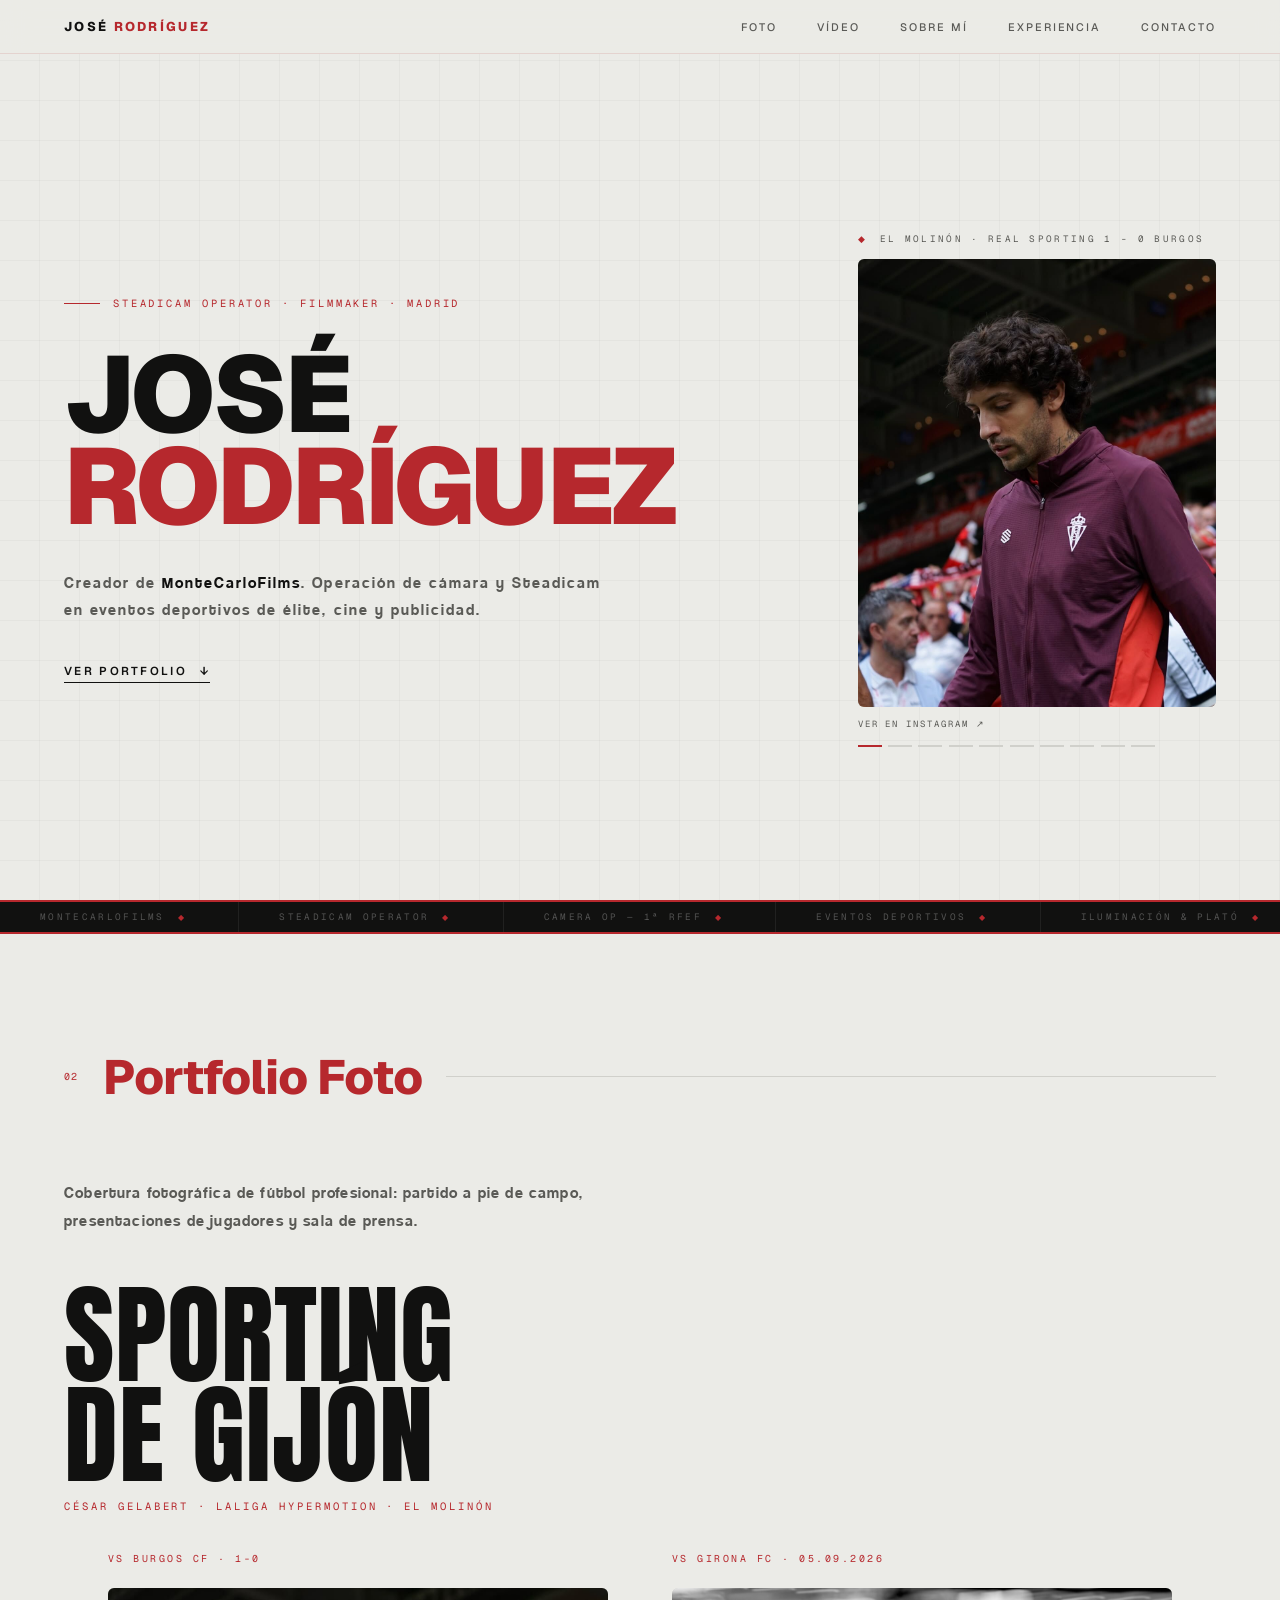
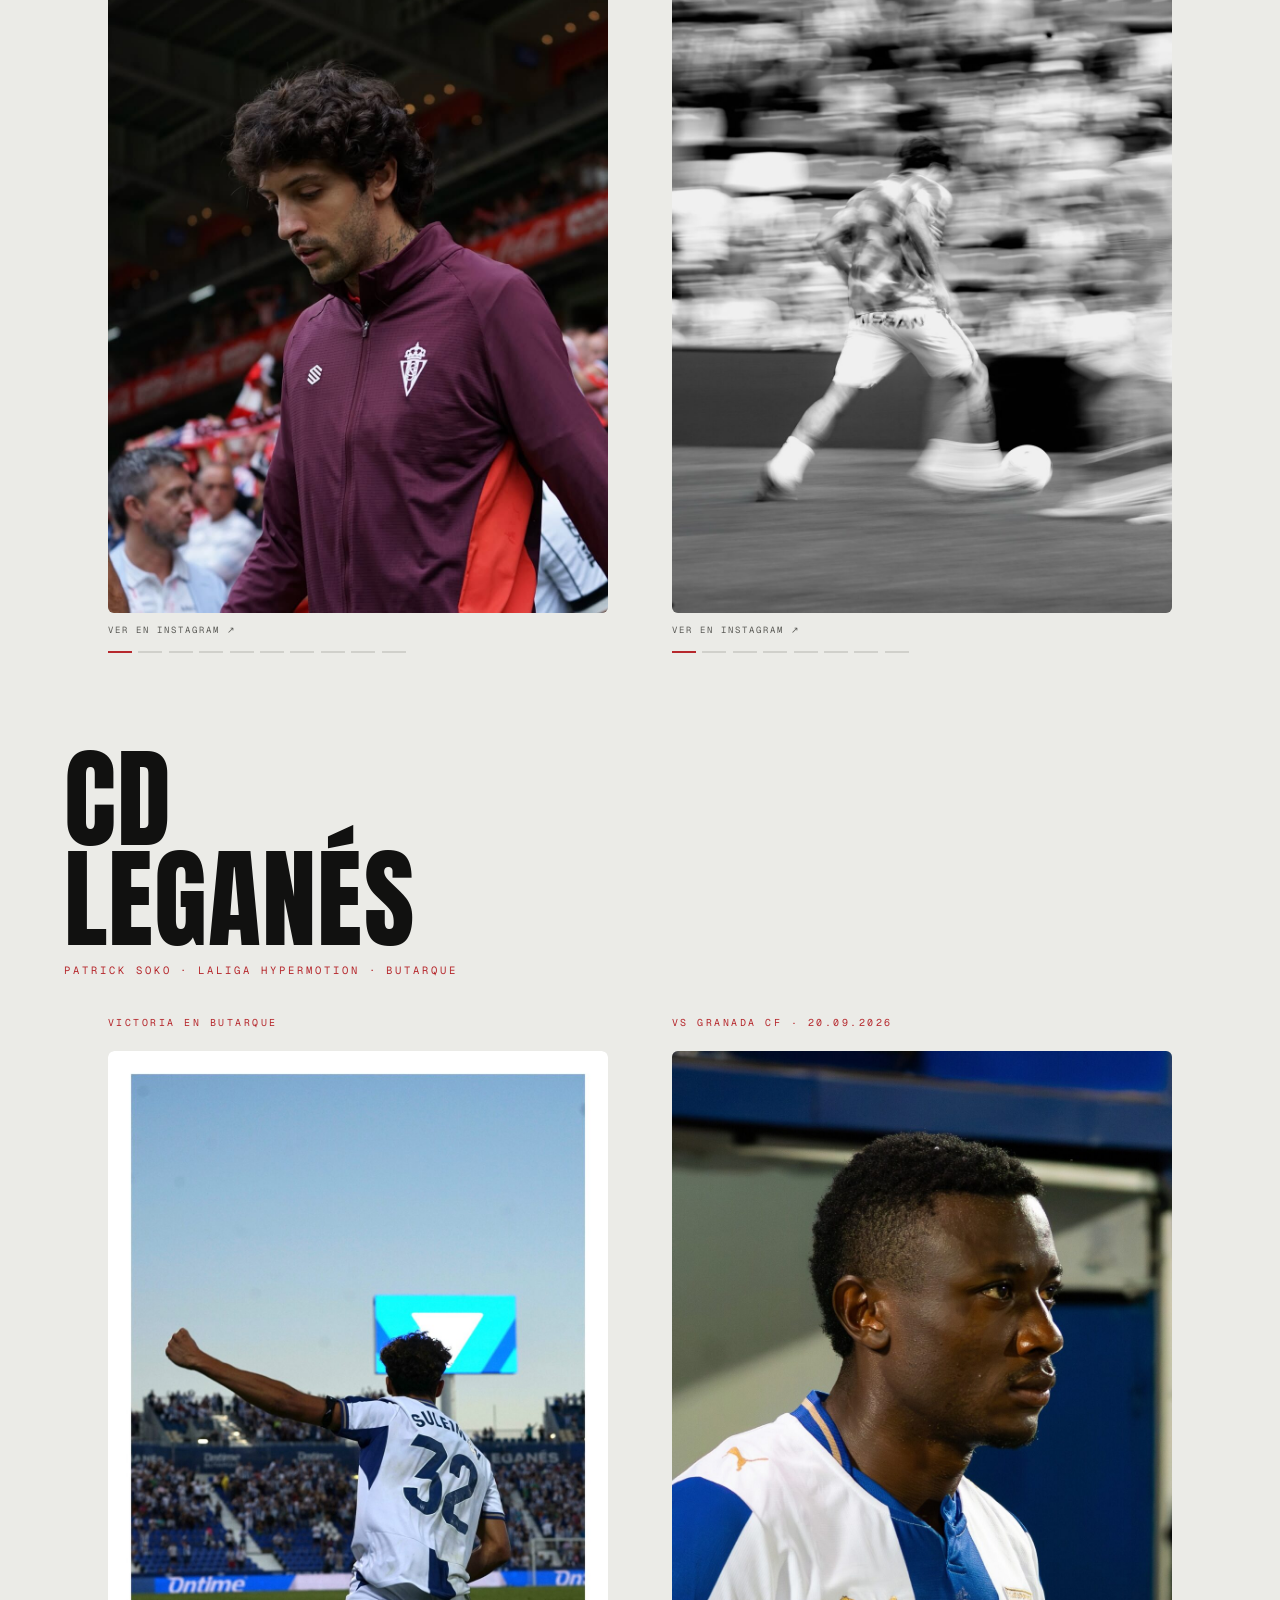
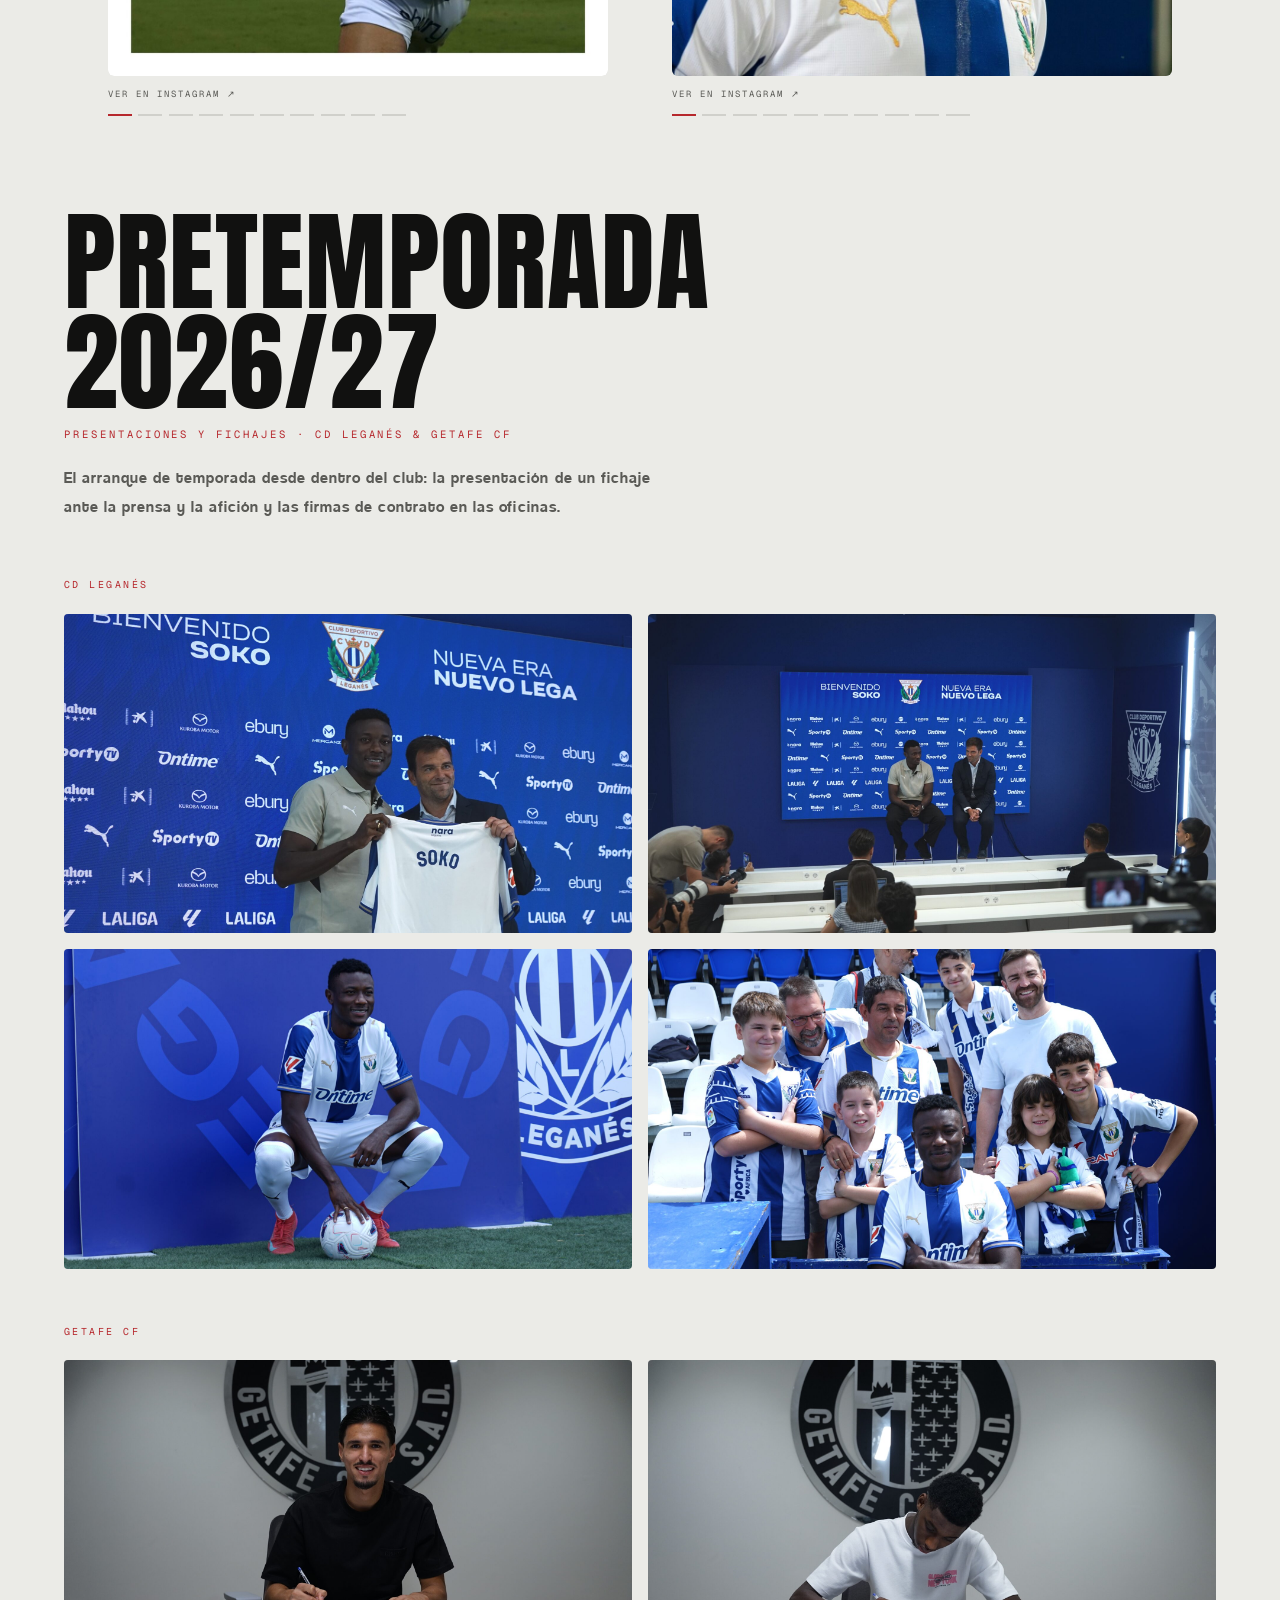
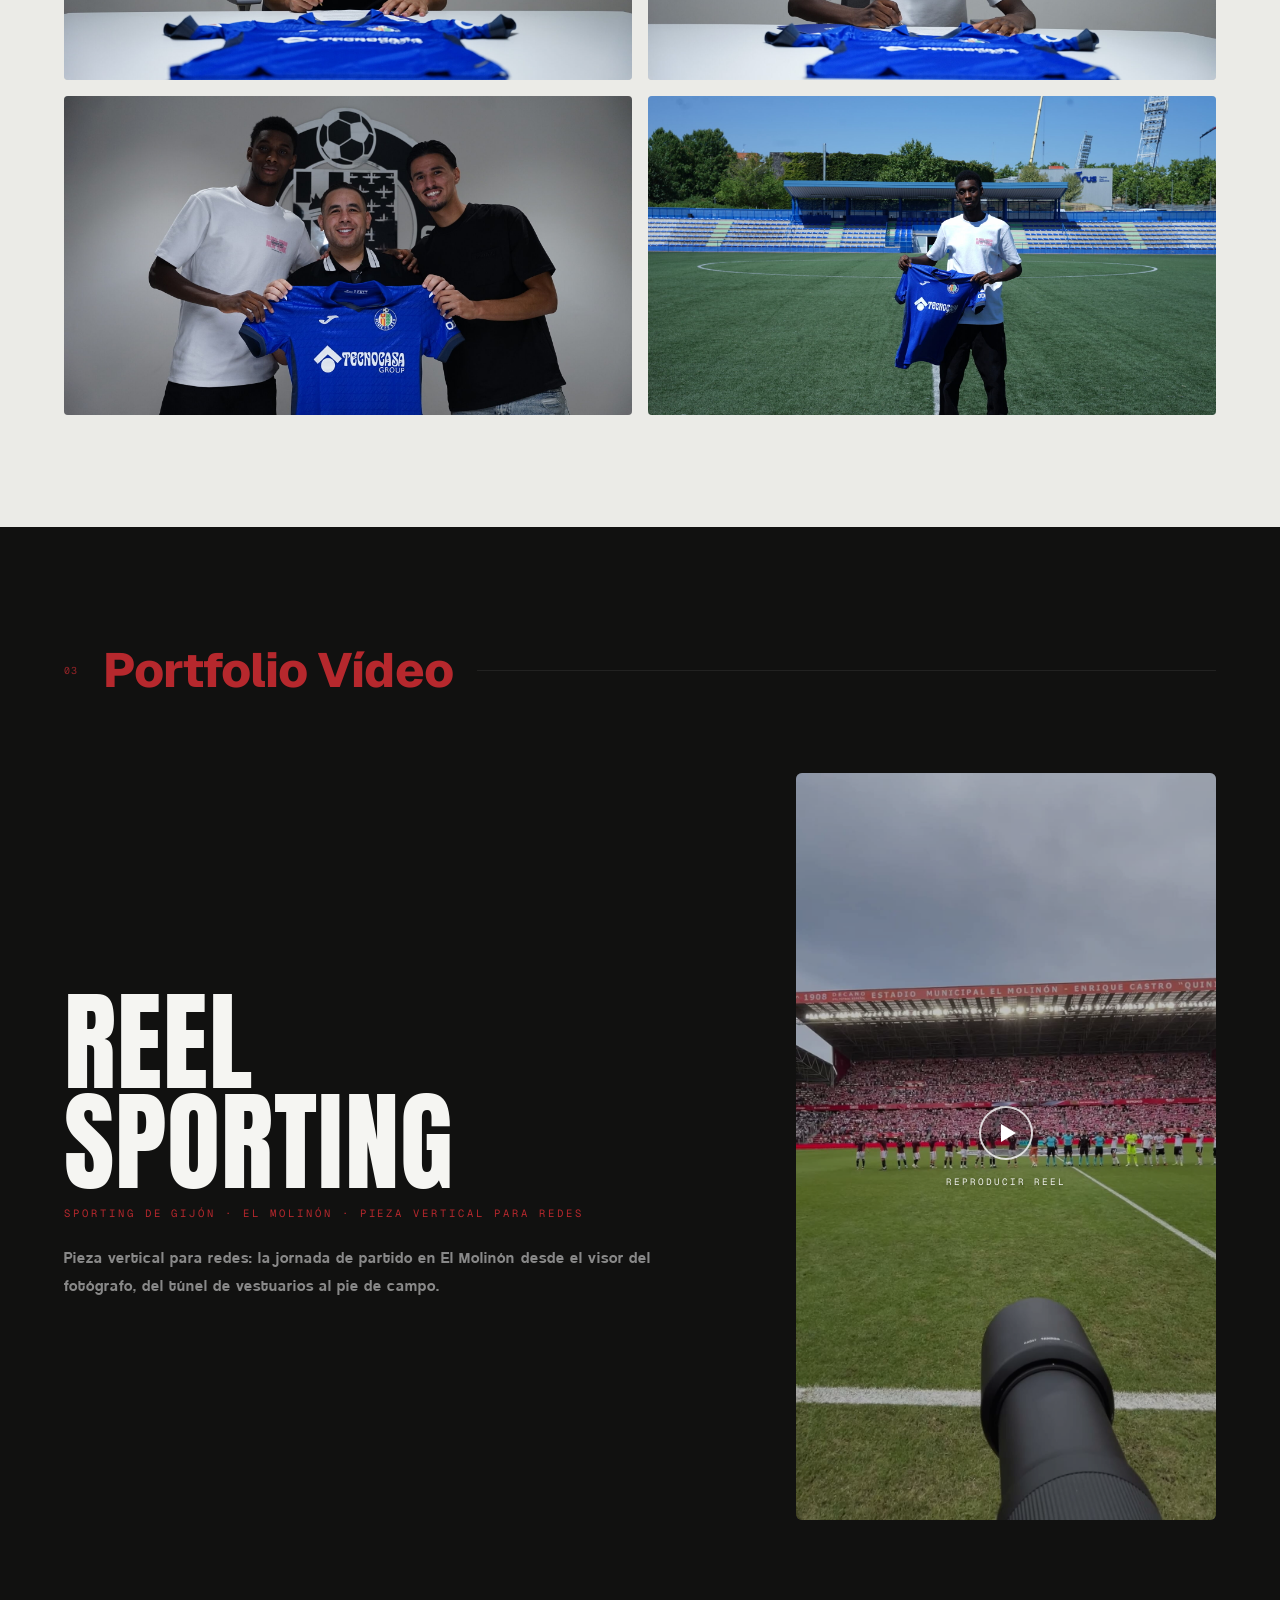
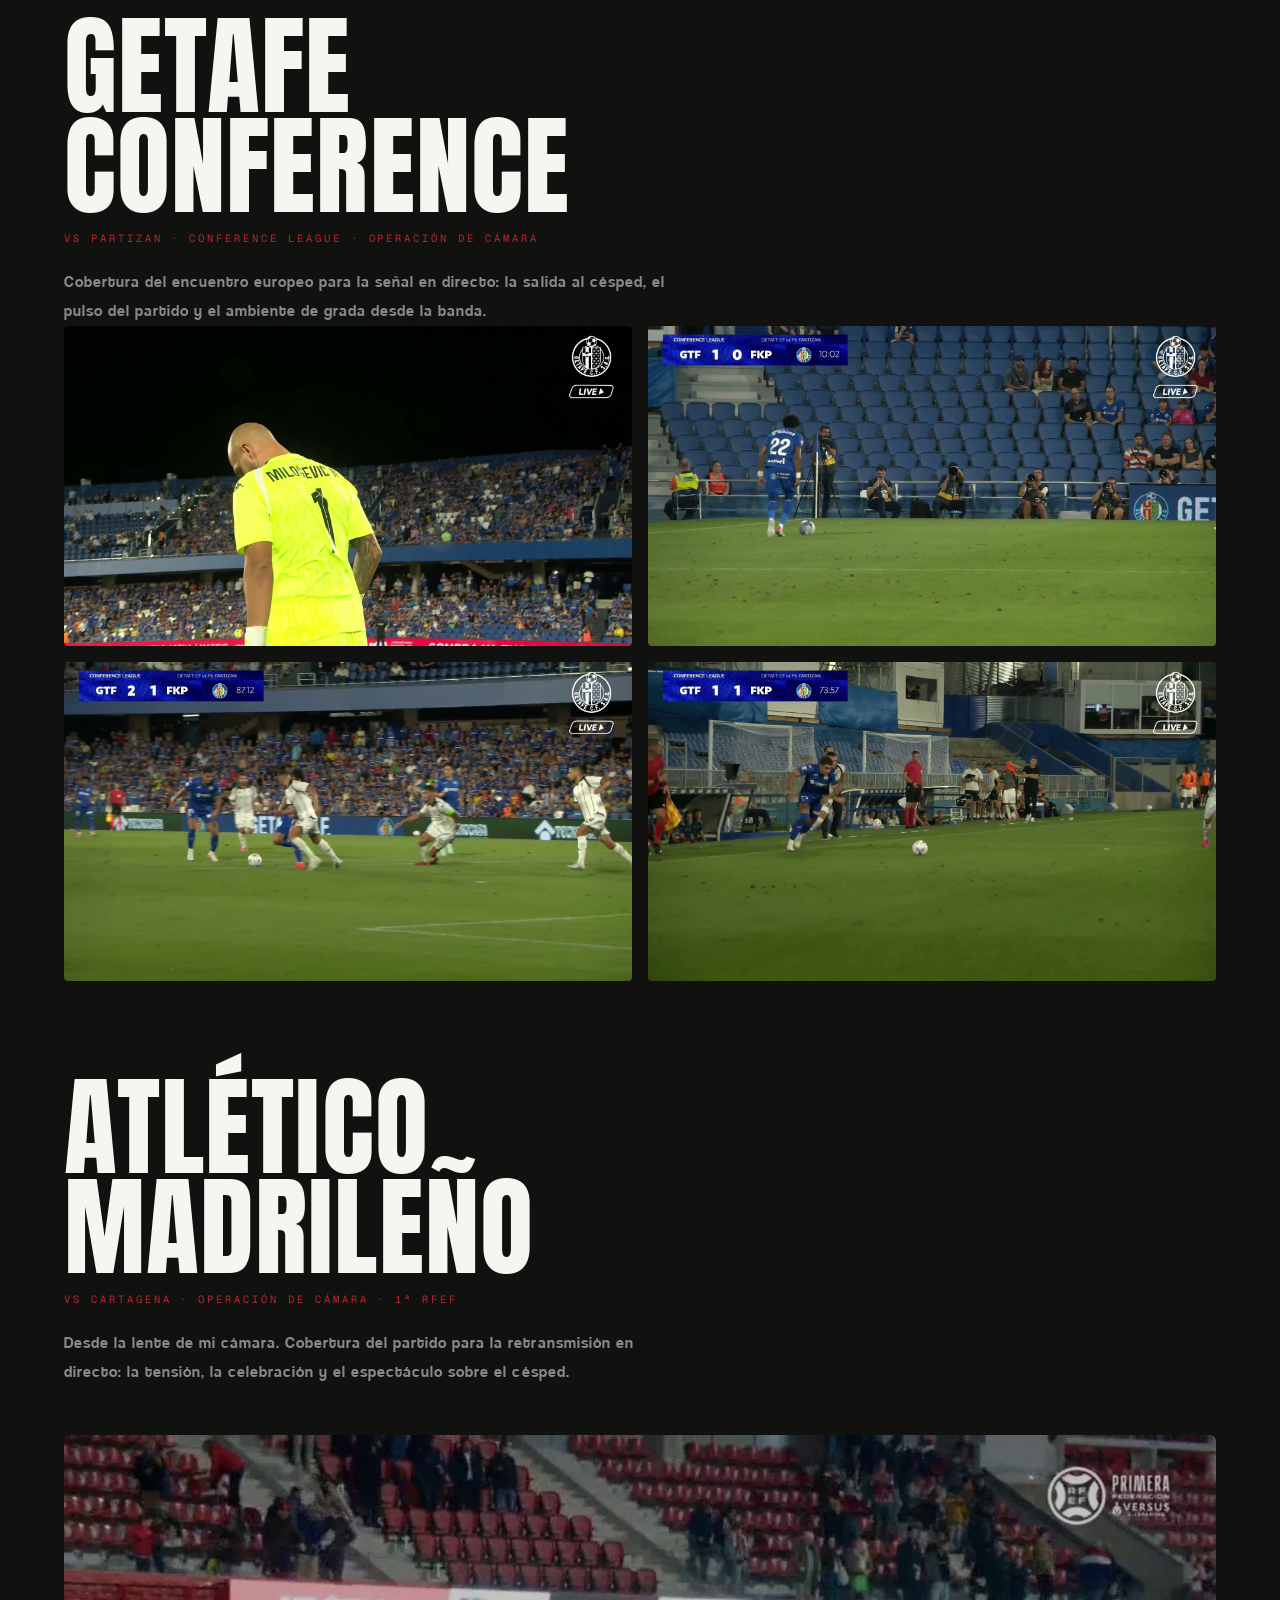
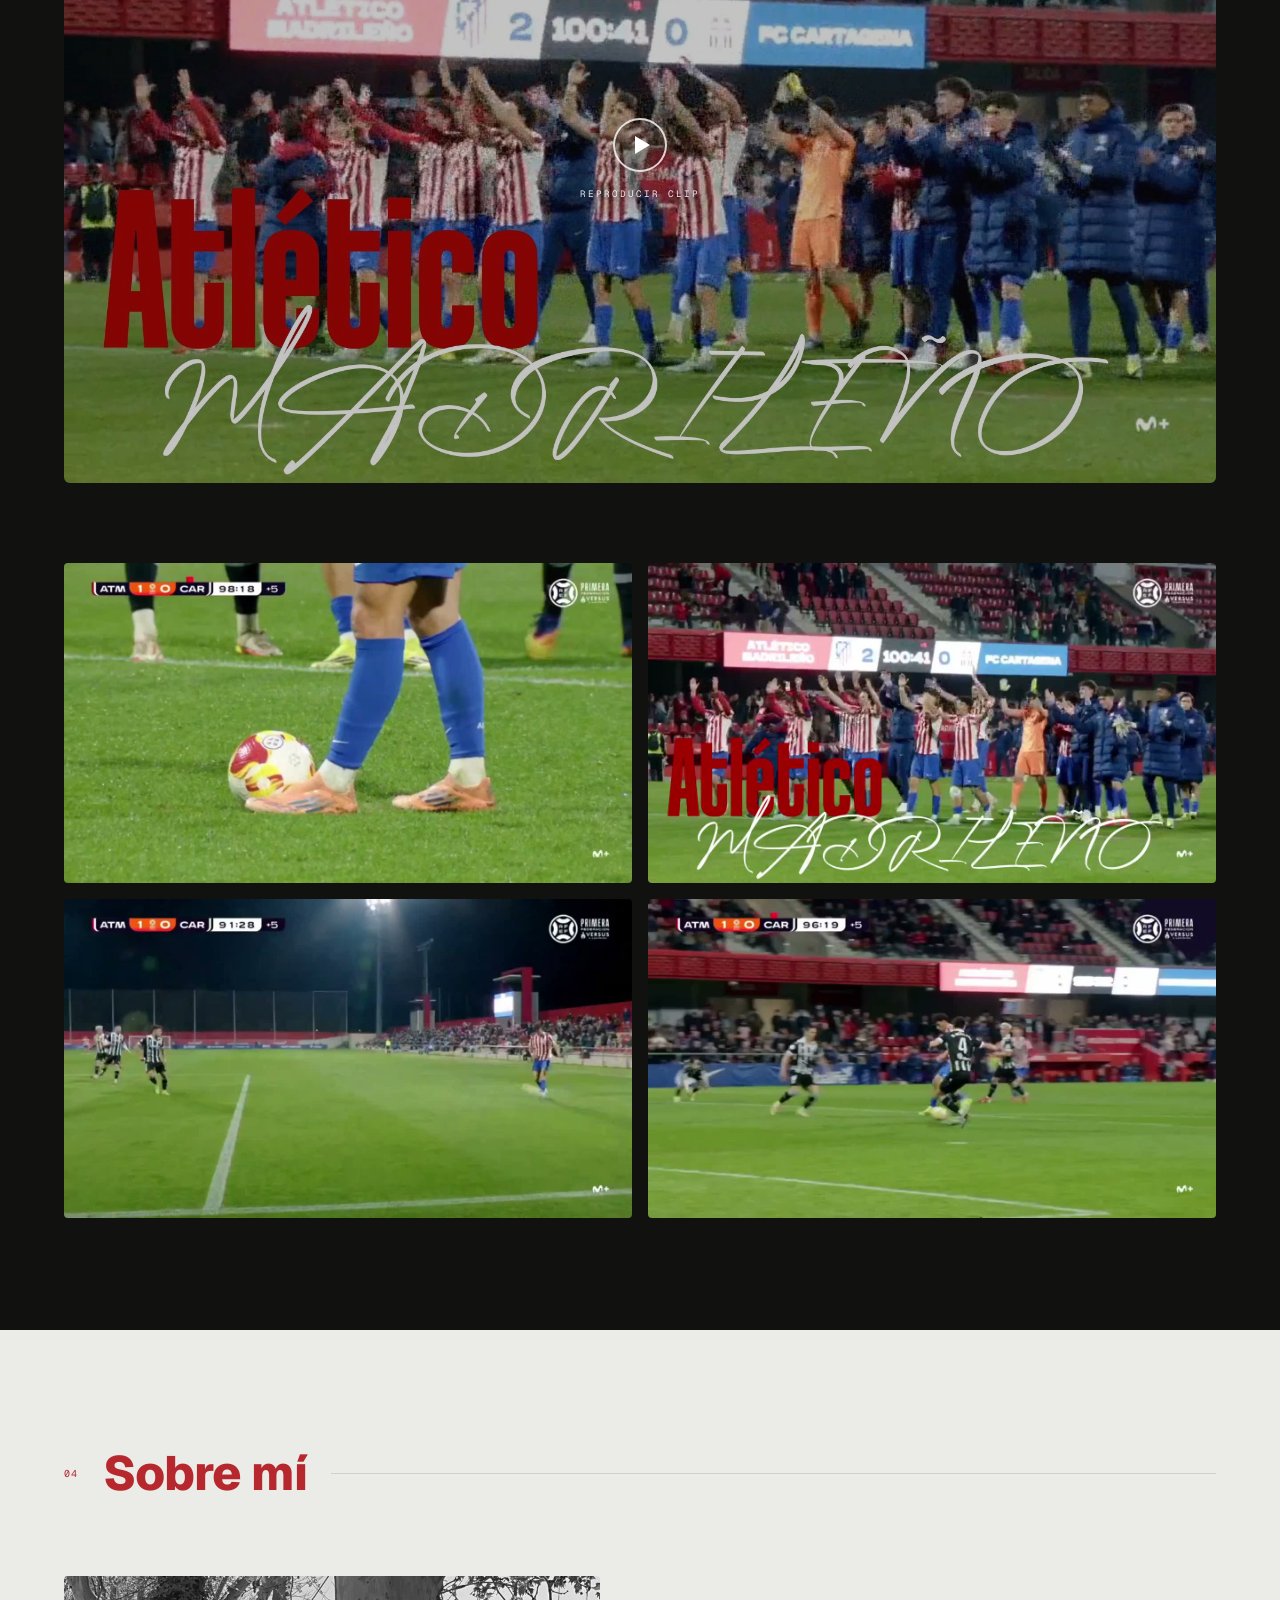
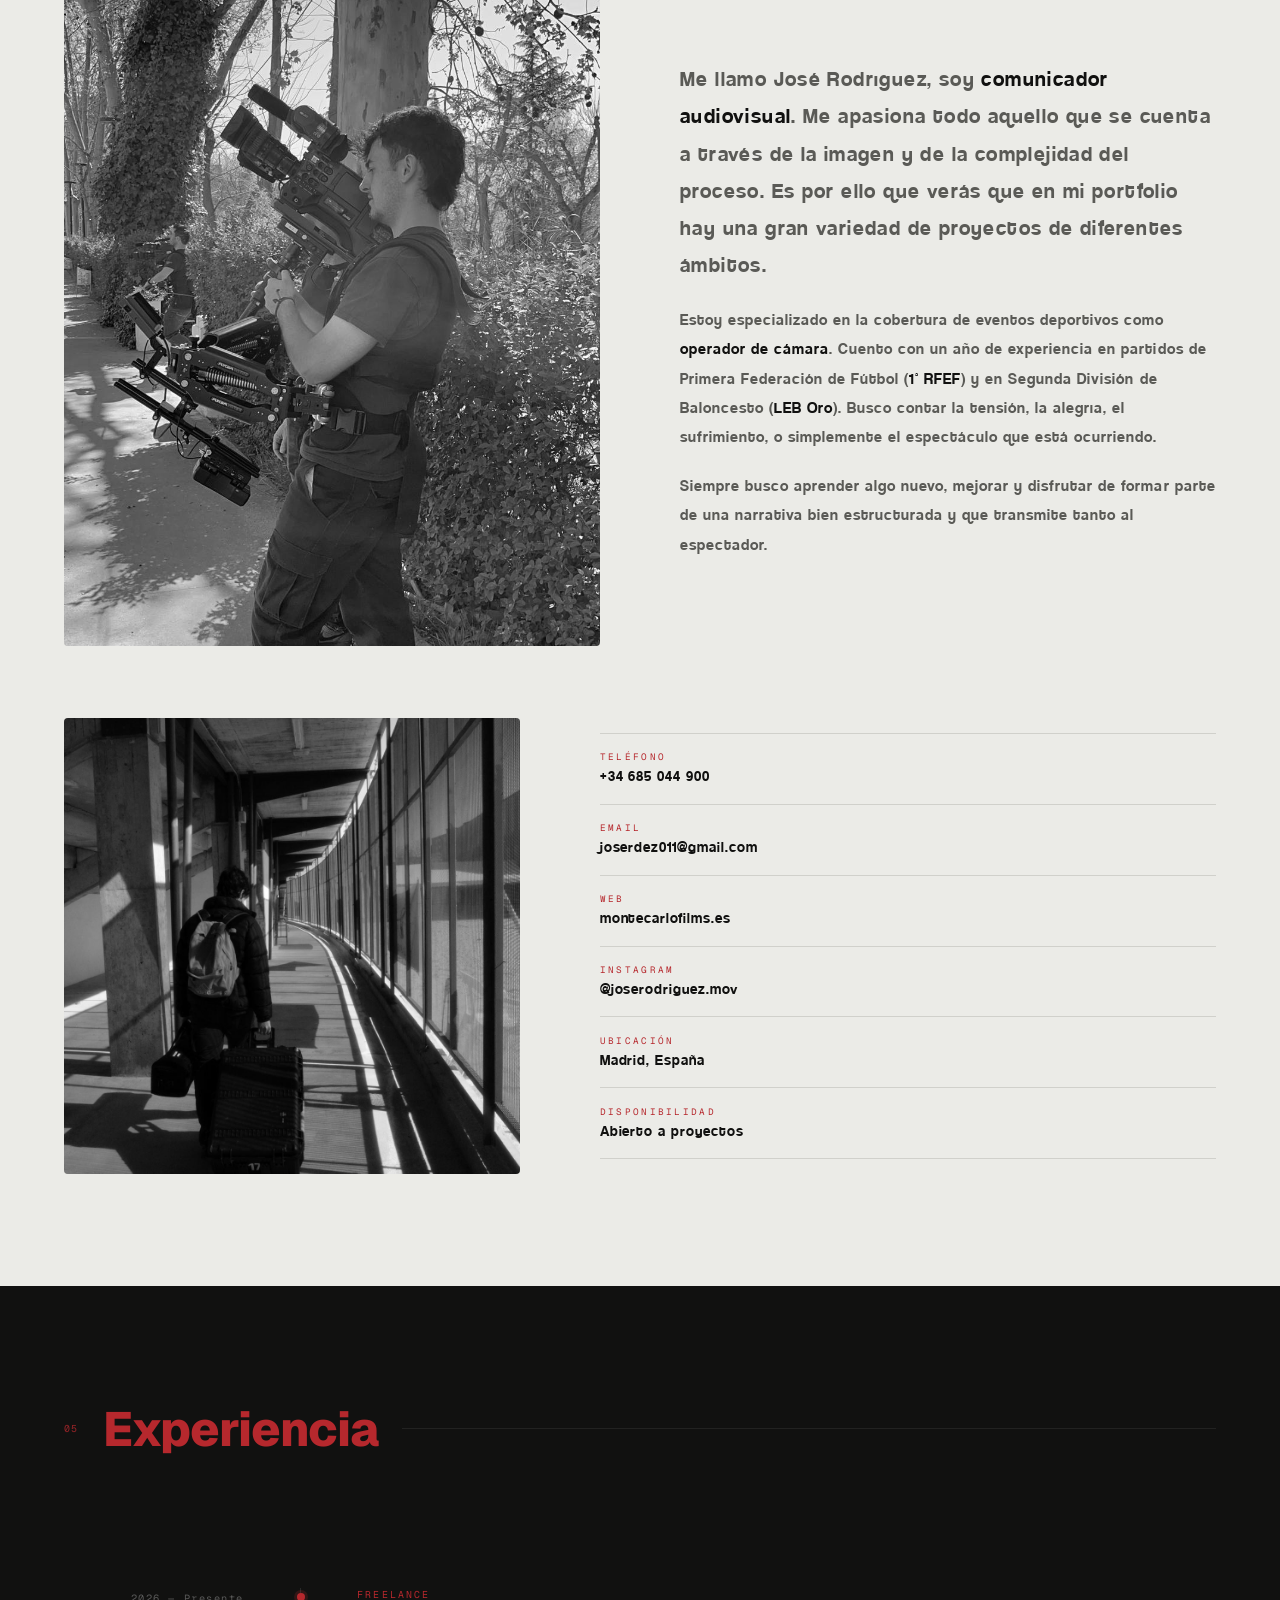
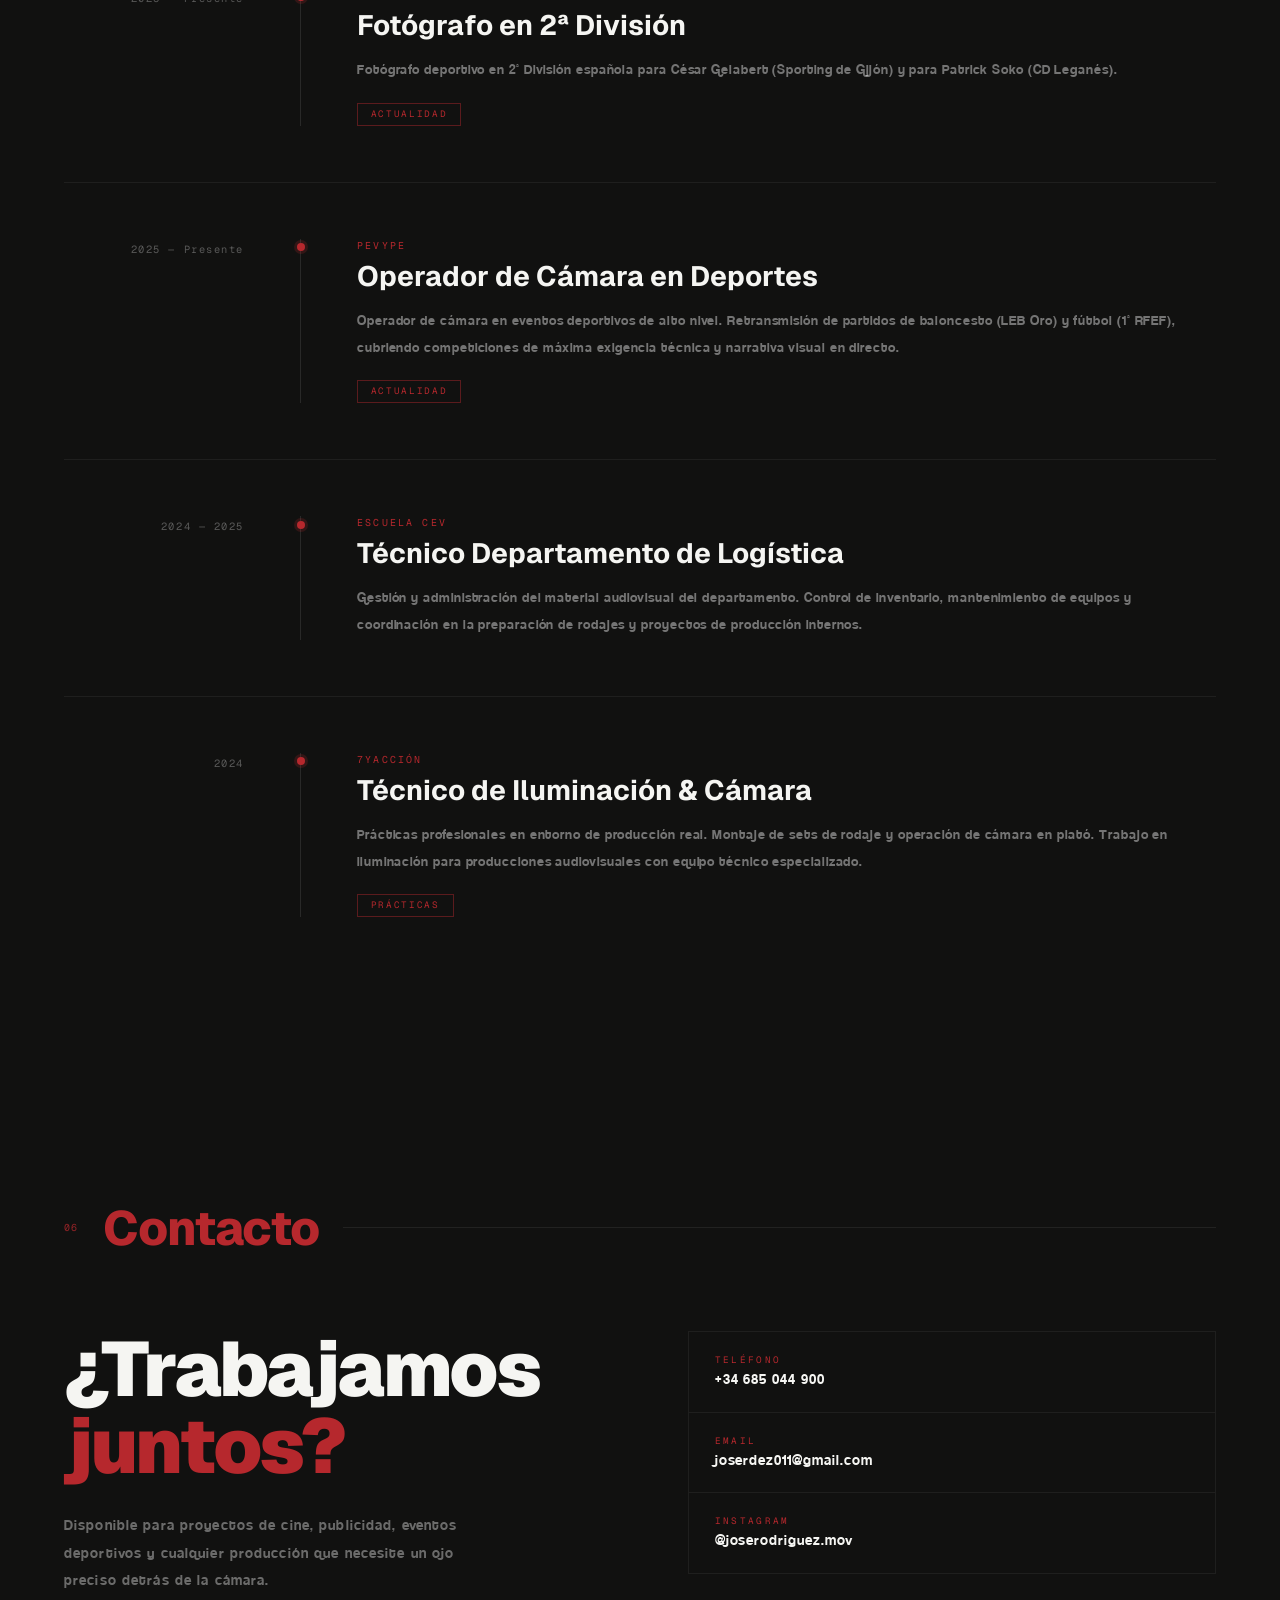
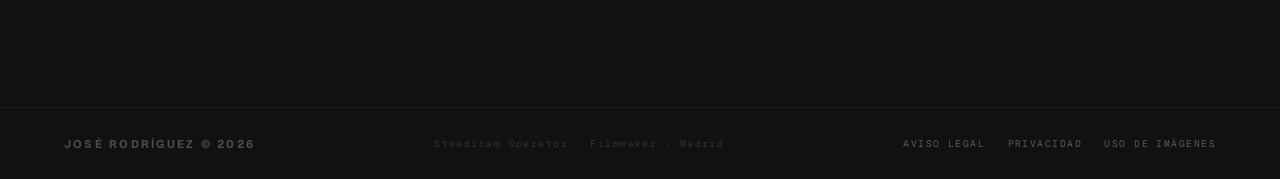
==== index.html @ 2695f6c9 "Ajusta la web para pantallas grandes y móviles pequeños - A partir de 1568px el contenido se queda e" ====
<!DOCTYPE html>
<html lang="es">
<head>
  <meta charset="UTF-8">
  <meta name="viewport" content="width=device-width, initial-scale=1.0">
  <title>José Rodríguez — Steadicam Operator & Filmmaker</title>
  <meta name="description" content="Steadicam Operator & Filmmaker. Creador de MonteCarloFilms. Especializado en cámara, iluminación y eventos deportivos. Madrid.">

  <!-- Tipografías: Geist para textos técnicos/números y Coolvetica para un impacto brutalista.
       Autoalojadas en resources/fonts/ para no enviar la IP del visitante a Google ni a
       cdnfonts (RGPD). Para regenerarlas: python scripts/selfhost_fonts.py -->
  <link rel="preload" href="resources/fonts/geist-latin.woff2" as="font" type="font/woff2" crossorigin>
  <link rel="preload" href="resources/fonts/coolvetica.woff" as="font" type="font/woff" crossorigin>
  <link href="resources/fonts/fonts.css" rel="stylesheet">

  <style>
    /* ─── RESET & REGLAS BASE ────────────────────────────────── */
    *, *::before, *::after { box-sizing: border-box; margin: 0; padding: 0; }
    html { scroll-behavior: smooth; font-size: 16px; }

    /* ─── DESIGN TOKENS (Variables Globales) ──────────────────── */
    :root {
      --bg:    #ebebe7;
      --red:   #b6282d;
      --dark:  #111110;
      --mid:   #5a5a56;
      --pale:  #d0d0cb;
      --white: #f5f5f2;
      --fh:    'Geist', 'Arial', sans-serif;
      --fb:    'Coolvetica', 'Arial Narrow', 'Arial', sans-serif;
      --fm:    'Geist Mono', monospace;
      --fd:    'Anton', 'Arial Narrow', 'Arial', sans-serif; /* Display condensado para titulares editoriales */
    }

    body {
      background: var(--bg);
      color: var(--dark);
      font-family: var(--fb);
      overflow-x: hidden;
    }

    /* ─── NAVEGACIÓN (Fixed + Blur Efecto Lente) ──────────────── */
    nav {
      position: fixed;
      inset: 0 0 auto 0;
      z-index: 1000;
      display: flex;
      justify-content: space-between;
      align-items: center;
      padding: 1.1rem 4rem;
      background: rgba(235,235,231,0.92);
      backdrop-filter: blur(14px);
      -webkit-backdrop-filter: blur(14px);
      border-bottom: 1px solid rgba(182,40,45,0.12);
    }
    .nav-logo {
      font-family: var(--fh);
      font-weight: 800;
      font-size: 0.8rem;
      letter-spacing: 0.18em;
      text-transform: uppercase;
      color: var(--dark);
      z-index: 1001;
    }
    .nav-logo em { color: var(--red); font-style: normal; }

    .nav-links {
      list-style: none;
      display: flex;
      gap: 2.5rem;
    }
    .nav-links a {
      font-family: var(--fh);
      font-size: 0.68rem;
      font-weight: 500;
      letter-spacing: 0.18em;
      text-transform: uppercase;
      text-decoration: none;
      color: var(--mid);
      transition: color 0.2s;
    }
    .nav-links a:hover { color: var(--red); }

    /* Menú Hamburguesa (Mobile) */
    .nav-toggle {
      display: none;
      background: none;
      border: none;
      cursor: pointer;
      padding: 0.5rem;
      z-index: 1001;
    }
    .hamburger {
      display: block;
      width: 24px;
      height: 2px;
      background: var(--dark);
      position: relative;
      transition: background 0.2s;
    }
    .hamburger::before, .hamburger::after {
      content: '';
      position: absolute;
      left: 0;
      width: 24px;
      height: 2px;
      background: var(--dark);
      transition: transform 0.3s;
    }
    .hamburger::before { top: -6px; }
    .hamburger::after { top: 6px; }

    /* Transformación CSS para el estado Open de la hamburguesa */
    .nav-toggle.open .hamburger { background: transparent; }
    .nav-toggle.open .hamburger::before { transform: rotate(45deg); top: 0; }
    .nav-toggle.open .hamburger::after { transform: rotate(-45deg); top: 0; }

    /* ─── HERO / PORTADA (Nombre protagonista + Escaparate) ───── */
    .hero {
      min-height: 100svh;
      display: flex;
      flex-direction: column;
      justify-content: center;
      padding: 9rem 4rem 4rem;
      position: relative;
      overflow: hidden;
      gap: 2.4rem;
    }
    /* Grid de fondo (Estética de guías de cámara/foco) */
    .hero::before {
      content: '';
      position: absolute;
      inset: 0;
      background-image:
        repeating-linear-gradient(0deg, transparent, transparent 39px, rgba(0,0,0,0.03) 39px, rgba(0,0,0,0.03) 40px),
        repeating-linear-gradient(90deg, transparent, transparent 39px, rgba(0,0,0,0.03) 39px, rgba(0,0,0,0.03) 40px);
      pointer-events: none;
      z-index: -1;
    }

    .hero-eyebrow {
      font-family: var(--fm);
      font-size: 0.65rem;
      letter-spacing: 0.28em;
      text-transform: uppercase;
      color: var(--red);
      display: flex;
      align-items: center;
      gap: 0.8rem;
    }
    .hero-eyebrow::before {
      content: '';
      display: inline-block;
      width: 36px;
      height: 1px;
      background: var(--red);
    }

    /* Nombre a secas, escala fluida brutal */
    h1.hero-name {
      font-family: var(--fh);
      font-weight: 900;
      font-size: clamp(3.6rem, 13vw, 12rem);
      line-height: 0.86;
      letter-spacing: -0.035em;
      color: var(--dark);
    }
    h1.hero-name .r { color: var(--red); display: block; }

    .hero-desc { max-width: 540px; }
    .hero-desc p {
      font-family: var(--fb);
      font-size: 1.05rem;
      letter-spacing: 0.12em;
      line-height: 1.6;
      color: var(--mid);
    }
    .hero-desc strong { color: var(--dark); font-weight: 400; }

    .hero-cta {
      display: inline-flex;
      align-items: center;
      gap: 0.8rem;
      font-family: var(--fh);
      font-size: 0.72rem;
      font-weight: 600;
      letter-spacing: 0.2em;
      text-transform: uppercase;
      text-decoration: none;
      color: var(--dark);
      border-bottom: 1px solid var(--dark);
      padding-bottom: 0.25rem;
      transition: color 0.2s, border-color 0.2s;
      width: max-content;
    }
    .hero-cta:hover { color: var(--red); border-color: var(--red); }
    .hero-cta::after { content: '↓'; }

    /* Escaparate: proyecto destacado directamente en portada */
    /* La columna de texto conserva el ritmo vertical que antes daba el gap del
       propio .hero, ahora que ese gap separa las dos columnas. */
    .hero-main { display: flex; flex-direction: column; gap: 2.4rem; min-width: 0; }

    .hero-showcase {
      width: 100%;
      margin-top: 0.6rem;
    }
    .hero-showcase-label {
      font-family: var(--fm);
      font-size: 0.58rem;
      letter-spacing: 0.25em;
      text-transform: uppercase;
      color: var(--mid);
      margin-bottom: 0.9rem;
      display: flex;
      align-items: center;
      gap: 0.8rem;
    }
    .hero-showcase-label span { color: var(--red); }

    /* ─── CARRUSEL DE PORTADA ─────────────────────────────────────
       Las fotos del post vienen en 4:5, así que el escaparate se estrecha en
       lugar de ocupar todo el ancho de la portada. Las diapositivas se apilan
       en la misma celda y se cruzan por opacidad: sin reflow y sin saltos. */
    .hero-carousel { width: 100%; }
    /* El marco envuelve solo la fotografía: así las flechas se centran contra
       ella y no contra el conjunto (que incluye el aviso y los puntos). Van
       fuera del <a> a propósito, para que navegar no abra Instagram. */
    .hc-frame { position: relative; }
    .hc-link { display: block; text-decoration: none; }
    .hc-stage {
      position: relative;
      aspect-ratio: 4/5;
      overflow: hidden;
      border-radius: 6px;
      background: var(--pale);
    }
    .hc-slide {
      position: absolute;
      inset: 0;
      width: 100%;
      height: 100%;
      object-fit: cover;
      opacity: 0;
      transition: opacity 0.7s ease;
    }
    .hc-slide.is-active { opacity: 1; }

    .hc-hint {
      text-decoration: none;
      display: inline-flex;
      align-items: center;
      gap: 0.4rem;
      margin-top: 0.7rem;
      font-family: var(--fm);
      font-size: 0.56rem;
      letter-spacing: 0.22em;
      text-transform: uppercase;
      color: var(--mid);
      transition: color 0.2s;
    }
    .hero-carousel:hover .hc-hint { color: var(--red); }

    /* Flechas: fuera del <a>, para que navegar el carrusel no abra Instagram. */
    .hc-arrow {
      position: absolute;
      top: 50%;
      transform: translateY(-50%);
      width: 2.4rem;
      height: 2.4rem;
      display: grid;
      place-items: center;
      border: 1px solid rgba(235,235,231,0.35);
      background: rgba(17,17,16,0.45);
      color: var(--white);
      font-family: var(--fh);
      font-size: 1.4rem;
      line-height: 1;
      cursor: pointer;
      border-radius: 50%;
      opacity: 0;
      transition: opacity 0.25s, background 0.2s, border-color 0.2s;
    }
    .hero-carousel:hover .hc-arrow,
    .hc-arrow:focus-visible { opacity: 1; }
    .hc-arrow:hover { background: var(--red); border-color: var(--red); }
    .hc-prev { left: 0.7rem; }
    .hc-next { right: 0.7rem; }

    .hc-dots { display: flex; gap: 0.4rem; margin-top: 0.8rem; }
    .hc-dot {
      width: 1.5rem;
      height: 2px;
      padding: 0;
      border: 0;
      background: var(--pale);
      cursor: pointer;
      transition: background 0.25s;
    }
    .hc-dot.is-active { background: var(--red); }

    /* Sin autoplay si el visitante pide menos movimiento (lo corta también el JS);
       aquí se elimina además el fundido para que el cambio sea instantáneo. */
    @media (prefers-reduced-motion: reduce) {
      .hc-slide { transition: none; }
      .hc-arrow { opacity: 1; }
    }

    /* En pantallas táctiles no hay hover, así que las flechas se quedan fijas:
       si no, en el móvil el carrusel sólo se podría pasar por los puntos. */
    @media (hover: none) {
      .hc-arrow { opacity: 1; }
    }


    /* ─── MARQUESINA / FILM TICKER (Animación Infinita) ───────── */
    .film-ticker {
      background: var(--dark);
      padding: 0;
      overflow: hidden;
      display: flex;
      border-top: 2px solid var(--red);
      border-bottom: 2px solid var(--red);
    }
    .film-ticker-track {
      display: flex;
      gap: 0;
      animation: ticker-move 28s linear infinite;
      will-change: transform; /* Optimización de renderizado por GPU */
    }
    .film-ticker-track:hover { animation-play-state: paused; }

    @keyframes ticker-move {
      from { transform: translateX(0); }
      to   { transform: translateX(-50%); }
    }
    .ticker-seg {
      display: flex;
      align-items: center;
      padding: 0.55rem 2.5rem;
      border-right: 1px solid rgba(255,255,255,0.07);
      white-space: nowrap;
      flex-shrink: 0;
    }
    .ticker-seg span {
      font-family: var(--fm);
      font-size: 0.58rem;
      letter-spacing: 0.25em;
      text-transform: uppercase;
      color: rgba(255,255,255,0.28);
    }
    .ticker-seg .red { color: var(--red); margin: 0 0.8rem; font-size: 0.5rem; }

    /* ─── MAQUETACIÓN DE SECCIONES (Shells) ──────────────────── */
    section.s { padding: 7rem 4rem; }
    .s-head {
      display: flex;
      align-items: center;
      gap: 1.5rem;
      margin-bottom: 4.5rem;
    }
    .s-num {
      font-family: var(--fm);
      font-size: 0.62rem;
      color: var(--red);
      letter-spacing: 0.15em;
      flex-shrink: 0;
    }
    .s-title {
      font-family: var(--fh);
      font-size: clamp(1.8rem, 4vw, 3rem);
      font-weight: 800;
      color: var(--red);
      letter-spacing: -0.02em;
      flex-shrink: 0;
    }
    .s-rule { flex: 1; height: 1px; background: var(--pale); }

    /* Variantes cromáticas estructurales */
    .s--dark { background: var(--dark); }
    .s--dark .s-num { color: rgba(182,40,45,0.8); }
    .s--dark .s-title { color: var(--red); }
    .s--dark .s-rule { background: rgba(255,255,255,0.07); }

    .s--red { background: var(--red); }
    .s--red .s-num { color: rgba(235,235,231,0.5); }
    .s--red .s-title { color: var(--bg); }
    .s--red .s-rule { background: rgba(235,235,231,0.2); }

    /* ─── SECCIÓN: PORTFOLIO VÍDEO (Estilo escaparate Zara) ───── */
    .pf-intro {
      font-family: var(--fb);
      font-size: 1.05rem;
      letter-spacing: 0.07em;
      line-height: 1.7;
      max-width: 560px;
      margin-bottom: 3rem;
    }
    .s .pf-intro { color: var(--mid); }
    .s--dark .pf-intro { color: rgba(255,255,255,0.5); }

    /* ─── BLOQUE EDITORIAL DE VÍDEO (titular condensado + vídeo a sangre, ref. Zara) ─ */
    .vfeat { max-width: 1100px; }
    .vfeat-title {
      font-family: var(--fd);
      font-weight: 400;
      font-size: clamp(3rem, 8.5vw, 7.5rem);
      line-height: 0.92;
      text-transform: uppercase;
      letter-spacing: 0.01em;
      color: var(--white);
    }
    .vfeat-title span {
      display: block;
      font-family: var(--fm);
      font-size: 0.66rem;
      letter-spacing: 0.28em;
      text-transform: uppercase;
      color: var(--red);
      margin-top: 1.1rem;
    }
    .vfeat-desc {
      font-family: var(--fb);
      font-size: 1.05rem;
      letter-spacing: 0.06em;
      line-height: 1.7;
      color: rgba(255,255,255,0.5);
      max-width: 620px;
      margin-top: 1.6rem;
    }
    /* Escenario del vídeo destacado: contenido y centrado (no a sangre) y con un
       ancho máximo para no sobredimensionarlo ni perder nitidez al ampliar el póster. */
    /* width definido (no max-width): con max-width + margin:auto el ancho del bloque es
       "indefinido" para resolver el width:100% de la miniatura y ésta no llenaba.
       min(100%,1300px) da un ancho definido y centrado. */
    .vfeat-stage { margin: 3rem auto 5rem; width: min(100%, 1300px); }
    .vfeat-stage .vid-frame { border-radius: 6px; }
    /* El Reel del Sporting está grabado en vertical (1080×1920), así que su
       escenario se estrecha en lugar de estirarse a los 1300px del resto. */
    .vfeat-stage--vert { width: min(100%, 420px); }
    .reel-split { display: grid; grid-template-columns: 1fr 420px; gap: 4rem; align-items: center; }
    .reel-split .vfeat-stage { margin: 0; }

    /* Rejilla 2×2 de clips en bucle simultáneo (mudos). El fondo rayado marca
       el hueco mientras no haya vídeo; al cargar, el <video> lo cubre. */
    .loop-grid { display: grid; grid-template-columns: 1fr 1fr; gap: 1rem; }
    .loop-grid .loop-vid {
      display: block;
      width: 100%;
      aspect-ratio: 16/9;
      object-fit: cover;
      border-radius: 4px;
      background: repeating-linear-gradient(45deg, #1a1a18, #1a1a18 12px, #141413 12px, #141413 24px);
    }

    .vid-wrap { display: flex; flex-direction: column; }
    /* width:100% explícito: el marco es un flex item en columna cuyos hijos van en
       posición absoluta; sin width no se estira y colapsaba el vídeo destacado. */
    /* La miniatura (img 16:9) se muestra como bloque a ancho completo y su altura natural
       define el alto del marco: técnica simple e infalible (la misma del grid masonry),
       sin object-fit/aspect-ratio/padding que en el destacado ancho no llenaban. */
    .vid-frame { position: relative; width: 100%; background-color: var(--dark); overflow: hidden; cursor: pointer; border-radius: 4px; }
    .vid-frame img.vid-thumb { display: block; width: 100%; height: auto; transition: transform 0.3s ease; }
    .vid-frame:hover img.vid-thumb { transform: scale(1.03); }
    /* Al reproducir, el <iframe>/<video> sustituye a la miniatura; el marco ya no
       tiene contenido que le dé altura, así que la fija el aspect-ratio. */
    .vid-frame iframe, .vid-frame video { display: block; width: 100%; aspect-ratio: 16/9; border: none; background: #000; }
    .vid-frame video { object-fit: cover; }
    /* El Reel es vertical: sin esto heredaba el 16:9 de arriba y al darle al play
       se encajaba en una caja horizontal, recortado por el object-fit. */
    .vfeat-stage--vert .vid-frame iframe,
    .vfeat-stage--vert .vid-frame video { aspect-ratio: 9/16; object-fit: contain; }

    .vid-placeholder {
      position: absolute;
      inset: 0;
      display: flex;
      flex-direction: column;
      align-items: center;
      justify-content: center;
      gap: 1rem;
      background: rgba(17,17,16,0.25);
      transition: background 0.3s;
      z-index: 1;
    }
    .vid-frame:hover .vid-placeholder { background: rgba(17,17,16,0.45); }

    /* Icono Play puro CSS */
    .vid-play {
      width: 54px;
      height: 54px;
      border: 2px solid rgba(255,255,255,0.8);
      border-radius: 50%;
      display: flex;
      align-items: center;
      justify-content: center;
      background: rgba(17,17,16,0.2);
      transition: transform 0.2s, background 0.2s;
    }
    .vid-frame:hover .vid-play { transform: scale(1.08); background: var(--red); border-color: var(--red); }
    .vid-play::after {
      content: '';
      margin-left: 4px;
      border-top: 9px solid transparent;
      border-bottom: 9px solid transparent;
      border-left: 15px solid #fff;
    }
    .vid-hint {
      font-family: var(--fm);
      font-size: 0.58rem;
      letter-spacing: 0.22em;
      text-transform: uppercase;
      color: rgba(255,255,255,0.9);
      text-shadow: 0 2px 4px rgba(0,0,0,0.4);
    }
    .vid-title { font-family: var(--fh); font-size: 1rem; font-weight: 700; color: var(--white); margin-top: 0.9rem; }
    .vid-meta { font-family: var(--fb); font-size: 0.85rem; letter-spacing: 0.07em; color: rgba(255,255,255,0.45); margin-top: 0.2rem; }
    /* En secciones claras los textos de vídeo se oscurecen */
    .s:not(.s--dark) .vid-title { color: var(--dark); }
    .s:not(.s--dark) .vid-meta { color: var(--mid); }
    /* Ídem para el bloque editorial: .vfeat nació en la sección oscura de vídeo,
       pero el portfolio de foto (fondo claro) lo reutiliza para sus titulares. */
    .s:not(.s--dark) .vfeat-title { color: var(--dark); }
    .s:not(.s--dark) .vfeat-desc  { color: var(--mid); }

    /* ─── SECCIÓN: PORTFOLIO FOTO ────────────────────────────── */
    /* Rejilla 2×2 de celdas iguales. Antes era un masonry de 3 columnas, pero con
       grupos de 4 fotos dejaba una suelta en la última fila y las columnas
       descuadradas; con celdas 16:9 uniformes los dos reportajes se leen parejos. */
    .photo-grid { display: grid; grid-template-columns: repeat(2, 1fr); gap: 1rem; }
    .photo-grid .ph { margin-bottom: 0; }   /* el hueco lo pone el gap, no el margen */
    .photo-grid .ph-inner { position: relative; aspect-ratio: 16/9; }
    .photo-grid .ph img { position: absolute; inset: 0; width: 100%; height: 100%; object-fit: cover; }
    /* Dos carruseles de post por club, lado a lado; ancho acotado para que el
       4:5 no se dispare en alto. */
    .post-pair { display: grid; grid-template-columns: repeat(2, minmax(0, 500px)); gap: 4rem; justify-content: center; }
    .post-pair .pf-cat { margin-top: 2.5rem; }
    .pf-cat a { color: inherit; text-underline-offset: 3px; }
    /* Etiqueta de categoría: separa el portfolio de foto por reportaje
       (CD Leganés, Getafe CF) en lugar de mezclarlo todo. */
    .pf-cat {
      font-family: var(--fm);
      font-size: 0.62rem;
      letter-spacing: 0.25em;
      text-transform: uppercase;
      color: var(--red);
      margin: 3.5rem 0 1.4rem;
    }
    .ph {
      position: relative;
      overflow: hidden;
      background: var(--pale);
      cursor: pointer;
      border-radius: 4px;
      break-inside: avoid;    /* no parte una foto entre dos columnas */
      margin-bottom: 1rem;    /* separación vertical entre fotos apiladas */
    }
    .ph-inner { display: block; }
    .ph img { display: block; width: 100%; height: auto; transition: transform 0.5s ease; }
    .ph:hover img { transform: scale(1.04); }

    /* Overlay cinematográfico interactivo (Caption en hover) */
    .ph-overlay {
      position: absolute;
      inset: 0;
      background: rgba(17,17,16,0);
      display: flex;
      align-items: flex-end;
      padding: 1.2rem;
      transition: background 0.3s;
      pointer-events: none;
    }
    .ph:hover .ph-overlay { background: rgba(17,17,16,0.55); }
    .ph-caption {
      font-family: var(--fh);
      font-size: 0.75rem;
      font-weight: 600;
      letter-spacing: 0.12em;
      text-transform: uppercase;
      color: #fff;
      opacity: 0;
      transform: translateY(8px);
      transition: opacity 0.3s, transform 0.3s;
    }
    .ph:hover .ph-caption { opacity: 1; transform: translateY(0); }

    /* ─── SECCIÓN: SOBRE MÍ (Image-led, ref. Diego Simón) ────── */
    /* Fila principal: foto grande a la izquierda + texto a la derecha */
    .about-grid {
      display: grid;
      grid-template-columns: 1fr 1fr;
      gap: 5rem;
      align-items: center;
      margin-bottom: 4.5rem;
    }
    /* Fila secundaria: imagen + datos de contacto */
    .about-meta {
      display: grid;
      grid-template-columns: 0.85fr 1.15fr;
      gap: 5rem;
      align-items: center;
    }
    /* Foto editorial en B/N que recupera el color al pasar el cursor */
    .about-photo {
      aspect-ratio: 4/5;
      overflow: hidden;
      border-radius: 4px;
      background: var(--pale);
    }
    .about-photo--sq { aspect-ratio: 1/1; }
    .about-photo img {
      width: 100%;
      height: 100%;
      object-fit: cover;
      filter: grayscale(1);
      transition: filter 0.6s ease, transform 0.6s ease;
    }
    .about-photo:hover img { filter: grayscale(0); transform: scale(1.02); }

    /* Texto de perfil: entrada destacada + cuerpo, en tono apagado */
    .about-lead {
      font-family: var(--fb);
      font-size: clamp(1.1rem, 1.9vw, 1.45rem);
      line-height: 1.6;
      letter-spacing: 0.06em;
      color: var(--mid);
    }
    .about-lead strong { color: var(--dark); font-weight: 400; }
    .about-lead + .about-body { margin-top: 1.3rem; }
    .about-body {
      font-family: var(--fb);
      font-size: 1.05rem;
      line-height: 1.75;
      letter-spacing: 0.06em;
      color: var(--mid);
    }
    .about-body + .about-body { margin-top: 1.2rem; }
    .about-body strong { color: var(--dark); font-weight: 400; }

    /* Tabla metadatos personales */
    .about-info { display: flex; flex-direction: column; }
    .info-row {
      display: flex;
      flex-direction: column;
      padding: 1.1rem 0;
      border-bottom: 1px solid var(--pale);
    }
    .info-row:first-child { border-top: 1px solid var(--pale); }
    .i-label {
      font-family: var(--fm);
      font-size: 0.58rem;
      letter-spacing: 0.25em;
      text-transform: uppercase;
      color: var(--red);
      margin-bottom: 0.3rem;
    }
    .i-val {
      font-family: var(--fb);
      font-size: 1rem;
      letter-spacing: 0.06em;
      color: var(--dark);
    }
    .i-val a { color: var(--dark); text-decoration: none; transition: color 0.2s; }
    .i-val a:hover { color: var(--red); }

    /* ─── SECCIÓN: EXPERIENCIA / TIMELINE ────────────────────── */
    .timeline { display: flex; flex-direction: column; }
    .tl-item {
      display: grid;
      grid-template-columns: 180px 1px 1fr;
      gap: 0 3.5rem;
      padding: 3.5rem 0;
      border-bottom: 1px solid rgba(255,255,255,0.06);
      /* Preparación para transiciones mediante IntersectionObserver */
      opacity: 0;
      transform: translateY(18px);
      transition: opacity 0.55s ease, transform 0.55s ease;
    }
    .tl-item:last-child { border-bottom: none; }
    .tl-item.visible { opacity: 1; transform: translateY(0); }

    .tl-date {
      font-family: var(--fm);
      font-size: 0.65rem;
      letter-spacing: 0.15em;
      color: rgba(255,255,255,0.3);
      text-align: right;
      padding-top: 0.25rem;
    }
    /* Eje de la línea temporal */
    .tl-spine { background: rgba(255,255,255,0.1); position: relative; }
    .tl-spine::before {
      content: '';
      position: absolute;
      top: 0.3rem;
      left: 50%;
      transform: translateX(-50%);
      width: 8px;
      height: 8px;
      border-radius: 50%;
      background: var(--red);
      box-shadow: 0 0 0 3px rgba(182,40,45,0.2);
    }
    .tl-body { padding-top: 0; }
    .tl-co {
      font-family: var(--fm);
      font-size: 0.62rem;
      letter-spacing: 0.22em;
      text-transform: uppercase;
      color: var(--red);
      margin-bottom: 0.5rem;
    }
    .tl-role {
      font-family: var(--fh);
      font-size: clamp(1.2rem, 2.5vw, 1.75rem);
      font-weight: 700;
      color: var(--white);
      line-height: 1.2;
      margin-bottom: 1rem;
    }
    .tl-desc {
      font-family: var(--fb);
      font-size: 0.95rem;
      letter-spacing: 0.06em;
      line-height: 1.75;
      color: rgba(255,255,255,0.42);
    }
    .tl-badge {
      display: inline-block;
      margin-top: 1.1rem;
      padding: 0.28rem 0.8rem;
      border: 1px solid rgba(182,40,45,0.45);
      font-family: var(--fm);
      font-size: 0.58rem;
      letter-spacing: 0.18em;
      text-transform: uppercase;
      color: var(--red);
    }

    /* ─── SECCIÓN: CONTACTO ──────────────────────────────────── */
    .contact-grid { display: grid; grid-template-columns: 1fr 1fr; gap: 6rem; align-items: start; }
    .contact-headline {
      font-family: var(--fh);
      font-size: clamp(2.5rem, 6vw, 5rem);
      font-weight: 900;
      line-height: 1;
      letter-spacing: -0.03em;
      color: var(--white);
    }
    .contact-headline em { color: var(--red); font-style: normal; }
    .contact-sub {
      font-family: var(--fb);
      font-size: 1rem;
      letter-spacing: 0.07em;
      line-height: 1.7;
      color: rgba(255,255,255,0.38);
      margin-top: 1.8rem;
      max-width: 400px;
    }
    .contact-links { display: flex; flex-direction: column; gap: 0; }
    .c-link {
      display: flex;
      flex-direction: column;
      padding: 1.4rem 1.6rem;
      border: 1px solid rgba(255,255,255,0.06);
      border-top: none;
      text-decoration: none;
      position: relative;
      overflow: hidden;
      transition: background 0.2s, border-color 0.2s;
    }
    .c-link:first-child { border-top: 1px solid rgba(255,255,255,0.06); }
    /* Animación de barra lateral en hover */
    .c-link::before {
      content: '';
      position: absolute;
      left: 0; top: 0; bottom: 0;
      width: 3px;
      background: var(--red);
      transform: scaleY(0);
      transform-origin: bottom;
      transition: transform 0.25s ease;
    }
    .c-link:hover::before { transform: scaleY(1); }
    .c-link:hover { background: rgba(182,40,45,0.06); border-color: rgba(182,40,45,0.2); }
    .c-lbl {
      font-family: var(--fm);
      font-size: 0.58rem;
      letter-spacing: 0.25em;
      text-transform: uppercase;
      color: var(--red);
      margin-bottom: 0.3rem;
    }
    .c-val { font-family: var(--fb); font-size: 1rem; letter-spacing: 0.06em; color: var(--white); }

    /* ─── FOOTER ─────────────────────────────────────────────── */
    footer {
      background: var(--dark);
      padding: 1.8rem 4rem;
      border-top: 1px solid rgba(255,255,255,0.05);
      display: flex;
      justify-content: space-between;
      align-items: center;
      flex-wrap: wrap;
      gap: 1rem 2rem;
    }
    .foot-name { font-family: var(--fh); font-size: 0.7rem; font-weight: 700; letter-spacing: 0.2em; text-transform: uppercase; color: rgba(255,255,255,0.25); }
    .foot-copy { font-family: var(--fm); font-size: 0.6rem; letter-spacing: 0.15em; color: rgba(255,255,255,0.15); }
    .foot-legal { display: flex; gap: 1.4rem; flex-wrap: wrap; }
    .foot-legal a {
      font-family: var(--fm); font-size: 0.6rem; letter-spacing: 0.15em;
      text-transform: uppercase; color: rgba(255,255,255,0.3);
      text-decoration: none; transition: color 0.25s ease;
    }
    .foot-legal a:hover { color: var(--red); }

    /* ─── INTERFAZ LIGHTBOX (Modal nativo para fotos) ─────────── */
    #lb { display: none; position: fixed; inset: 0; background: rgba(10,10,10,0.94); z-index: 2000; align-items: center; justify-content: center; cursor: pointer; }
    #lb.open { display: flex; }
    #lb img { max-width: 90vw; max-height: 90vh; object-fit: contain; }
    #lb-close {
      position: absolute;
      top: 1.5rem;
      right: 2rem;
      font-family: var(--fh);
      font-size: 0.7rem;
      font-weight: 600;
      letter-spacing: 0.2em;
      text-transform: uppercase;
      color: rgba(255,255,255,0.4);
      cursor: pointer;
    }

    /* ─── RENDER PERFORMANCE ANIMATIONS ─────────────────────── */
    @keyframes fadeUp {
      from { opacity: 0; transform: translateY(22px); }
      to   { opacity: 1; transform: translateY(0); }
    }
    .hero-eyebrow   { animation: fadeUp 0.7s 0.05s ease both; }
    h1.hero-name    { animation: fadeUp 0.7s 0.15s ease both; }
    .hero-desc      { animation: fadeUp 0.7s 0.25s ease both; }
    .hero-cta       { animation: fadeUp 0.7s 0.32s ease both; }
    .hero-showcase  { animation: fadeUp 0.7s 0.4s ease both; }

    .reveal { opacity: 0; transform: translateY(18px); transition: opacity 0.6s ease, transform 0.6s ease; }
    .reveal.visible { opacity: 1; transform: translateY(0); }

    /* ─── RESPONSIVE DESIGN (Media Queries) ──────────────────── */

    /* Pantallas grandes: el contenido se queda en 1440px centrados. Sin tope,
       a 2560px las rejillas de foto y vídeo se estiraban a pantalla completa
       mientras textos y carruseles se quedaban diminutos a un lado. */
    nav, .hero, section.s, footer {
      padding-left: max(4rem, calc(50% - 720px));
      padding-right: max(4rem, calc(50% - 720px));
    }

    /* Las fotos del carrusel son verticales (4:5). En una sola columna dejaban
       medio ancho de pantalla vacío en portátil y tablet, y además empujaban la
       foto por debajo del fold. A partir de 700px el nombre y el carrusel se
       enfrentan en dos columnas y la portada vuelve a llenarse. */
    @media (min-width: 700px) {
      .hero {
        display: grid;
        grid-template-columns: minmax(0, 1fr) clamp(260px, 28vw, 400px);
        align-items: center;
        column-gap: clamp(2rem, 5vw, 5rem);
      }
      /* El nombre ya no dispone del ancho completo: se redimensiona contra su
         columna para no desbordarla. */
      h1.hero-name { font-size: clamp(2.8rem, 8.4vw, 10rem); }
      .hero-showcase { width: 100%; margin-top: 0; }
    }

    @media (max-width: 980px) {
      nav { padding: 1rem 1.5rem; }
      .nav-toggle { display: block; }
      .nav-links {
        position: fixed;
        top: 0; left: 0; right: 0; bottom: 0;
        height: 100vh;
        background: var(--bg);
        flex-direction: column;
        justify-content: center;
        align-items: center;
        gap: 2.4rem;
        transform: translateY(-100%);
        transition: transform 0.4s cubic-bezier(0.77, 0, 0.175, 1);
      }
      .nav-links.open { transform: translateY(0); }
      .nav-links a { font-size: 1.4rem; font-weight: 700; color: var(--dark); }

      .hero { padding: 8rem 1.5rem 4rem 1.5rem; gap: 2rem; }

      .hero, section.s, footer { padding-left: 1.5rem; padding-right: 1.5rem; }
      section.s { padding-top: 5rem; padding-bottom: 5rem; }

      .about-grid, .about-meta, .contact-grid { grid-template-columns: 1fr; gap: 3rem; }
      .vfeat-stage { margin: 2rem auto 3rem; }
      .reel-split { grid-template-columns: 1fr; gap: 0; }
      .reel-split .vfeat-stage { margin: 2rem auto 3rem; }
      .tl-item { grid-template-columns: 1fr; gap: 0.8rem; padding: 2.5rem 0; }
      .tl-spine { display: none; }
      .tl-date { text-align: left; padding-top: 0; margin-bottom: 0.5rem; }

    }

    @media (max-width: 600px) {
      h1.hero-name { font-size: clamp(2.9rem, 15vw, 4.5rem); }
      /* "PRETEMPORADA" no cabía a 320px con el mínimo de 3rem y se cortaba. */
      .vfeat-title { font-size: clamp(2.4rem, 14vw, 3rem); }
      .photo-grid { grid-template-columns: 1fr; }
      .post-pair { grid-template-columns: 1fr; gap: 0; }
      .loop-grid { grid-template-columns: 1fr; }
      .s-head { flex-direction: column; align-items: flex-start; gap: 0.8rem; margin-bottom: 3rem; }
      .s-rule { width: 100%; height: 1px; flex: none; }
      footer { flex-direction: column; align-items: flex-start; gap: 1rem; }
    }

    /* Respeto estricto a las preferencias del sistema del usuario */
    @media (prefers-reduced-motion: reduce) {
      *, *::before, *::after { animation-duration: 0.01ms !important; transition-duration: 0.01ms !important; }
    }
  </style>
</head>
<body>

<!-- Estructura semántica de navegación accesible -->
<nav aria-label="Navegación principal">
  <div class="nav-logo">José <em>Rodríguez</em></div>

  <button class="nav-toggle" aria-label="Abrir menú" aria-expanded="false">
    <span class="hamburger"></span>
  </button>

  <ul class="nav-links">
    <li><a href="#photo">Foto</a></li>
    <li><a href="#video">Vídeo</a></li>
    <li><a href="#about">Sobre mí</a></li>
    <li><a href="#experience">Experiencia</a></li>
    <li><a href="#contact">Contacto</a></li>
  </ul>
</nav>

<!-- ════════════════════════════════════════════════════════════
     01 · PORTADA — Nombre protagonista + proyecto escaparate
     ════════════════════════════════════════════════════════════ -->
<header class="hero" id="hero">
  <div class="hero-main">
    <div class="hero-eyebrow">Steadicam Operator · Filmmaker · Madrid</div>
    <h1 class="hero-name">
      JOSÉ
      <span class="r">RODRÍGUEZ</span>
    </h1>

    <div class="hero-desc">
      <p>Creador de <strong>MonteCarloFilms</strong>. Operación de cámara y Steadicam en eventos deportivos de élite, cine y publicidad.</p>
    </div>

    <a class="hero-cta" href="#video">Ver portfolio</a>
  </div>

  <!-- ESCAPARATE: carrusel con las diez fotografías del post de Instagram del
       Sporting — Burgos. Pasa solo cada 5s, se navega con flechas y puntos, y al
       pulsar una foto se abre la publicación original. Las imágenes están
       autoalojadas: la portada no contacta con Instagram hasta que se hace clic.
       La primera va sin loading="lazy" porque es la imagen LCP de la página. -->
  <div class="hero-showcase">
    <div class="hero-showcase-label"><span>◆</span> El Molinón · Real Sporting 1 - 0 Burgos</div>

    <div class="hero-carousel" id="heroCarousel" aria-roledescription="carrusel" aria-label="Fotografías del Real Sporting en El Molinón">
      <div class="hc-frame">
        <a class="hc-link" href="https://www.instagram.com/p/DcZSBeODboX/" target="_blank" rel="noopener" aria-label="Ver la publicación completa en Instagram">
          <div class="hc-stage">
            <img class="hc-slide is-active" src="resources/fotografias/hero-carrusel-01.jpg" alt="César Gelabert sale al césped de El Molinón con el chándal del Sporting de Gijón">
            <img class="hc-slide" src="resources/fotografias/hero-carrusel-02.jpg" alt="Golpeo de balón ante la grada de El Molinón durante el Sporting — Burgos" loading="lazy">
            <img class="hc-slide" src="resources/fotografias/hero-carrusel-03.jpg" alt="Composición de detalles del partido: el escudo, la grada y la estatua de El Molinón" loading="lazy">
            <img class="hc-slide" src="resources/fotografias/hero-carrusel-04.jpg" alt="Fachada de El Molinón, estadio decano del fútbol español desde 1908" loading="lazy">
            <img class="hc-slide" src="resources/fotografias/hero-carrusel-05.jpg" alt="La grada de El Molinón llena durante el Real Sporting — Burgos" loading="lazy">
            <img class="hc-slide" src="resources/fotografias/hero-carrusel-06.jpg" alt="César Gelabert saluda al portero antes del encuentro" loading="lazy">
            <img class="hc-slide" src="resources/fotografias/hero-carrusel-07.jpg" alt="César Gelabert junto a la valla publicitaria con la afición al fondo" loading="lazy">
            <img class="hc-slide" src="resources/fotografias/hero-carrusel-08.jpg" alt="Composición del partido: el escudo del Sporting y Gelabert conduciendo el balón" loading="lazy">
            <img class="hc-slide" src="resources/fotografias/hero-carrusel-09.jpg" alt="César Gelabert sobre el césped de El Molinón durante el partido" loading="lazy">
            <img class="hc-slide" src="resources/fotografias/hero-carrusel-10.jpg" alt="La afición del Sporting con bufandas y bandera en la grada de El Molinón" loading="lazy">
          </div>
        </a>
        <button class="hc-arrow hc-prev" type="button" aria-label="Fotografía anterior">‹</button>
        <button class="hc-arrow hc-next" type="button" aria-label="Fotografía siguiente">›</button>
      </div>

      <a class="hc-hint" href="https://www.instagram.com/p/DcZSBeODboX/" target="_blank" rel="noopener">Ver en Instagram ↗</a>

      <div class="hc-dots">
      <button class="hc-dot is-active" type="button" aria-label="Ir a la fotografía 1 de 10"></button>
      <button class="hc-dot" type="button" aria-label="Ir a la fotografía 2 de 10"></button>
      <button class="hc-dot" type="button" aria-label="Ir a la fotografía 3 de 10"></button>
      <button class="hc-dot" type="button" aria-label="Ir a la fotografía 4 de 10"></button>
      <button class="hc-dot" type="button" aria-label="Ir a la fotografía 5 de 10"></button>
      <button class="hc-dot" type="button" aria-label="Ir a la fotografía 6 de 10"></button>
      <button class="hc-dot" type="button" aria-label="Ir a la fotografía 7 de 10"></button>
      <button class="hc-dot" type="button" aria-label="Ir a la fotografía 8 de 10"></button>
      <button class="hc-dot" type="button" aria-label="Ir a la fotografía 9 de 10"></button>
      <button class="hc-dot" type="button" aria-label="Ir a la fotografía 10 de 10"></button>
      </div>
    </div>
  </div>
</header>

<!-- Marquee de tecnología/servicios oculto para lectores de pantalla por redundancia -->
<div class="film-ticker" aria-hidden="true">
  <div class="film-ticker-track" id="ticker">
    <div class="ticker-seg"><span>MonteCarloFilms</span><span class="red">◆</span></div>
    <div class="ticker-seg"><span>Steadicam Operator</span><span class="red">◆</span></div>
    <div class="ticker-seg"><span>Camera Op — 1ª RFEF</span><span class="red">◆</span></div>
    <div class="ticker-seg"><span>Eventos Deportivos</span><span class="red">◆</span></div>
    <div class="ticker-seg"><span>Iluminación & Plató</span><span class="red">◆</span></div>
    <div class="ticker-seg"><span>Filmmaker</span><span class="red">◆</span></div>
    <div class="ticker-seg"><span>Madrid, España</span><span class="red">◆</span></div>
    <!-- Duplicación del track idéntica para asegurar el loop infinito sin saltos visuales -->
    <div class="ticker-seg"><span>MonteCarloFilms</span><span class="red">◆</span></div>
    <div class="ticker-seg"><span>Steadicam Operator</span><span class="red">◆</span></div>
    <div class="ticker-seg"><span>Camera Op — 1ª RFEF</span><span class="red">◆</span></div>
    <div class="ticker-seg"><span>Eventos Deportivos</span><span class="red">◆</span></div>
    <div class="ticker-seg"><span>Iluminación & Plató</span><span class="red">◆</span></div>
    <div class="ticker-seg"><span>Filmmaker</span><span class="red">◆</span></div>
    <div class="ticker-seg"><span>Madrid, España</span><span class="red">◆</span></div>
  </div>
</div>

<!-- ════════════════════════════════════════════════════════════
     02 · PORTFOLIO FOTO — Cobertura deportiva + lightbox
     José subió la foto por delante del vídeo (portada → foto → vídeo).
     ════════════════════════════════════════════════════════════ -->
<section class="s" id="photo">
  <div class="s-head">
    <span class="s-num">02</span>
    <h2 class="s-title">Portfolio Foto</h2>
    <div class="s-rule"></div>
  </div>

  <p class="pf-intro">Cobertura fotográfica de fútbol profesional: partido a pie de campo, presentaciones de jugadores y sala de prensa.</p>

  <!-- ── POSTS DE INSTAGRAM POR CLUB ─────────────────────────────────────────
       Cada post es un carrusel igual que el de portada (flechas, puntos, pase
       automático), en su orden y en 4:5. El del Burgos reutiliza las fotos de la
       portada. Pulsar la foto abre el post; no se incrusta nada de Instagram.
       ─────────────────────────────────────────────────────────────────────── -->
  <div class="vfeat">
    <h3 class="vfeat-title">Sporting<br>de Gijón<span>César Gelabert · LaLiga Hypermotion · El Molinón</span></h3>
  </div>

  <div class="post-pair">
    <div class="hero-carousel" aria-roledescription="carrusel" aria-label="Real Sporting de Gijón — Burgos CF">
      <p class="pf-cat">vs Burgos CF · 1-0</p>
      <div class="hc-frame">
        <a class="hc-link" href="https://www.instagram.com/p/DcZSBeODboX/" target="_blank" rel="noopener" aria-label="Ver la publicación completa en Instagram">
          <div class="hc-stage">
            <img class="hc-slide is-active" src="resources/fotografias/hero-carrusel-01.jpg" alt="César Gelabert sale al césped de El Molinón con el chándal del Sporting de Gijón" loading="lazy">
            <img class="hc-slide" src="resources/fotografias/hero-carrusel-02.jpg" alt="Golpeo de balón ante la grada de El Molinón durante el Sporting — Burgos" loading="lazy">
            <img class="hc-slide" src="resources/fotografias/hero-carrusel-03.jpg" alt="Composición de detalles del partido: el escudo, la grada y la estatua de El Molinón" loading="lazy">
            <img class="hc-slide" src="resources/fotografias/hero-carrusel-04.jpg" alt="Fachada de El Molinón, estadio decano del fútbol español desde 1908" loading="lazy">
            <img class="hc-slide" src="resources/fotografias/hero-carrusel-05.jpg" alt="La grada de El Molinón llena durante el Real Sporting — Burgos" loading="lazy">
            <img class="hc-slide" src="resources/fotografias/hero-carrusel-06.jpg" alt="César Gelabert saluda al portero antes del encuentro" loading="lazy">
            <img class="hc-slide" src="resources/fotografias/hero-carrusel-07.jpg" alt="César Gelabert junto a la valla publicitaria con la afición al fondo" loading="lazy">
            <img class="hc-slide" src="resources/fotografias/hero-carrusel-08.jpg" alt="Composición del partido: el escudo del Sporting y Gelabert conduciendo el balón" loading="lazy">
            <img class="hc-slide" src="resources/fotografias/hero-carrusel-09.jpg" alt="César Gelabert sobre el césped de El Molinón durante el partido" loading="lazy">
            <img class="hc-slide" src="resources/fotografias/hero-carrusel-10.jpg" alt="La afición del Sporting con bufandas y bandera en la grada de El Molinón" loading="lazy">
          </div>
        </a>
        <button class="hc-arrow hc-prev" type="button" aria-label="Fotografía anterior">‹</button>
        <button class="hc-arrow hc-next" type="button" aria-label="Fotografía siguiente">›</button>
      </div>
      <a class="hc-hint" href="https://www.instagram.com/p/DcZSBeODboX/" target="_blank" rel="noopener">Ver en Instagram ↗</a>
      <div class="hc-dots">
        <button class="hc-dot is-active" type="button" aria-label="Ir a la fotografía 1 de 10"></button>
        <button class="hc-dot" type="button" aria-label="Ir a la fotografía 2 de 10"></button>
        <button class="hc-dot" type="button" aria-label="Ir a la fotografía 3 de 10"></button>
        <button class="hc-dot" type="button" aria-label="Ir a la fotografía 4 de 10"></button>
        <button class="hc-dot" type="button" aria-label="Ir a la fotografía 5 de 10"></button>
        <button class="hc-dot" type="button" aria-label="Ir a la fotografía 6 de 10"></button>
        <button class="hc-dot" type="button" aria-label="Ir a la fotografía 7 de 10"></button>
        <button class="hc-dot" type="button" aria-label="Ir a la fotografía 8 de 10"></button>
        <button class="hc-dot" type="button" aria-label="Ir a la fotografía 9 de 10"></button>
        <button class="hc-dot" type="button" aria-label="Ir a la fotografía 10 de 10"></button>
      </div>
    </div>
    <div class="hero-carousel" aria-roledescription="carrusel" aria-label="Real Sporting de Gijón — Girona FC">
      <p class="pf-cat">vs Girona FC · 05.09.2026</p>
      <div class="hc-frame">
        <a class="hc-link" href="https://www.instagram.com/p/DdCEN_mDUzf/" target="_blank" rel="noopener" aria-label="Ver la publicación completa en Instagram">
          <div class="hc-stage">
            <img class="hc-slide is-active" src="resources/fotografias/sporting-girona-01.jpg" alt="Real Sporting de Gijón — Girona FC, fotografía 1 de 8" loading="lazy">
            <img class="hc-slide" src="resources/fotografias/sporting-girona-02.jpg" alt="Real Sporting de Gijón — Girona FC, fotografía 2 de 8" loading="lazy">
            <img class="hc-slide" src="resources/fotografias/sporting-girona-03.jpg" alt="Real Sporting de Gijón — Girona FC, fotografía 3 de 8" loading="lazy">
            <img class="hc-slide" src="resources/fotografias/sporting-girona-04.jpg" alt="Real Sporting de Gijón — Girona FC, fotografía 4 de 8" loading="lazy">
            <img class="hc-slide" src="resources/fotografias/sporting-girona-05.jpg" alt="Real Sporting de Gijón — Girona FC, fotografía 5 de 8" loading="lazy">
            <img class="hc-slide" src="resources/fotografias/sporting-girona-06.jpg" alt="Real Sporting de Gijón — Girona FC, fotografía 6 de 8" loading="lazy">
            <img class="hc-slide" src="resources/fotografias/sporting-girona-07.jpg" alt="Real Sporting de Gijón — Girona FC, fotografía 7 de 8" loading="lazy">
            <img class="hc-slide" src="resources/fotografias/sporting-girona-08.jpg" alt="Real Sporting de Gijón — Girona FC, fotografía 8 de 8" loading="lazy">
          </div>
        </a>
        <button class="hc-arrow hc-prev" type="button" aria-label="Fotografía anterior">‹</button>
        <button class="hc-arrow hc-next" type="button" aria-label="Fotografía siguiente">›</button>
      </div>
      <a class="hc-hint" href="https://www.instagram.com/p/DdCEN_mDUzf/" target="_blank" rel="noopener">Ver en Instagram ↗</a>
      <div class="hc-dots">
        <button class="hc-dot is-active" type="button" aria-label="Ir a la fotografía 1 de 8"></button>
        <button class="hc-dot" type="button" aria-label="Ir a la fotografía 2 de 8"></button>
        <button class="hc-dot" type="button" aria-label="Ir a la fotografía 3 de 8"></button>
        <button class="hc-dot" type="button" aria-label="Ir a la fotografía 4 de 8"></button>
        <button class="hc-dot" type="button" aria-label="Ir a la fotografía 5 de 8"></button>
        <button class="hc-dot" type="button" aria-label="Ir a la fotografía 6 de 8"></button>
        <button class="hc-dot" type="button" aria-label="Ir a la fotografía 7 de 8"></button>
        <button class="hc-dot" type="button" aria-label="Ir a la fotografía 8 de 8"></button>
      </div>
    </div>
  </div>

  <div class="vfeat" style="margin-top: 6rem;">
    <h3 class="vfeat-title">CD<br>Leganés<span>Patrick Soko · LaLiga Hypermotion · Butarque</span></h3>
  </div>

  <div class="post-pair">
    <div class="hero-carousel" aria-roledescription="carrusel" aria-label="Victoria del CD Leganés en Butarque">
      <p class="pf-cat">Victoria en Butarque</p>
      <div class="hc-frame">
        <a class="hc-link" href="https://www.instagram.com/p/DcqszTFlOn7/" target="_blank" rel="noopener" aria-label="Ver la publicación completa en Instagram">
          <div class="hc-stage">
            <img class="hc-slide is-active" src="resources/fotografias/leganes-butarque-01.jpg" alt="Victoria del CD Leganés en Butarque, fotografía 1 de 10" loading="lazy">
            <img class="hc-slide" src="resources/fotografias/leganes-butarque-02.jpg" alt="Victoria del CD Leganés en Butarque, fotografía 2 de 10" loading="lazy">
            <img class="hc-slide" src="resources/fotografias/leganes-butarque-03.jpg" alt="Victoria del CD Leganés en Butarque, fotografía 3 de 10" loading="lazy">
            <img class="hc-slide" src="resources/fotografias/leganes-butarque-04.jpg" alt="Victoria del CD Leganés en Butarque, fotografía 4 de 10" loading="lazy">
            <img class="hc-slide" src="resources/fotografias/leganes-butarque-05.jpg" alt="Victoria del CD Leganés en Butarque, fotografía 5 de 10" loading="lazy">
            <img class="hc-slide" src="resources/fotografias/leganes-butarque-06.jpg" alt="Victoria del CD Leganés en Butarque, fotografía 6 de 10" loading="lazy">
            <img class="hc-slide" src="resources/fotografias/leganes-butarque-07.jpg" alt="Victoria del CD Leganés en Butarque, fotografía 7 de 10" loading="lazy">
            <img class="hc-slide" src="resources/fotografias/leganes-butarque-08.jpg" alt="Victoria del CD Leganés en Butarque, fotografía 8 de 10" loading="lazy">
            <img class="hc-slide" src="resources/fotografias/leganes-butarque-09.jpg" alt="Victoria del CD Leganés en Butarque, fotografía 9 de 10" loading="lazy">
            <img class="hc-slide" src="resources/fotografias/leganes-butarque-10.jpg" alt="Victoria del CD Leganés en Butarque, fotografía 10 de 10" loading="lazy">
          </div>
        </a>
        <button class="hc-arrow hc-prev" type="button" aria-label="Fotografía anterior">‹</button>
        <button class="hc-arrow hc-next" type="button" aria-label="Fotografía siguiente">›</button>
      </div>
      <a class="hc-hint" href="https://www.instagram.com/p/DcqszTFlOn7/" target="_blank" rel="noopener">Ver en Instagram ↗</a>
      <div class="hc-dots">
        <button class="hc-dot is-active" type="button" aria-label="Ir a la fotografía 1 de 10"></button>
        <button class="hc-dot" type="button" aria-label="Ir a la fotografía 2 de 10"></button>
        <button class="hc-dot" type="button" aria-label="Ir a la fotografía 3 de 10"></button>
        <button class="hc-dot" type="button" aria-label="Ir a la fotografía 4 de 10"></button>
        <button class="hc-dot" type="button" aria-label="Ir a la fotografía 5 de 10"></button>
        <button class="hc-dot" type="button" aria-label="Ir a la fotografía 6 de 10"></button>
        <button class="hc-dot" type="button" aria-label="Ir a la fotografía 7 de 10"></button>
        <button class="hc-dot" type="button" aria-label="Ir a la fotografía 8 de 10"></button>
        <button class="hc-dot" type="button" aria-label="Ir a la fotografía 9 de 10"></button>
        <button class="hc-dot" type="button" aria-label="Ir a la fotografía 10 de 10"></button>
      </div>
    </div>
    <div class="hero-carousel" aria-roledescription="carrusel" aria-label="CD Leganés — Granada CF">
      <p class="pf-cat">vs Granada CF · 20.09.2026</p>
      <div class="hc-frame">
        <a class="hc-link" href="https://www.instagram.com/p/DdmHV5MDTu_/" target="_blank" rel="noopener" aria-label="Ver la publicación completa en Instagram">
          <div class="hc-stage">
            <img class="hc-slide is-active" src="resources/fotografias/leganes-granada-01.jpg" alt="CD Leganés — Granada CF, fotografía 1 de 10" loading="lazy">
            <img class="hc-slide" src="resources/fotografias/leganes-granada-02.jpg" alt="CD Leganés — Granada CF, fotografía 2 de 10" loading="lazy">
            <img class="hc-slide" src="resources/fotografias/leganes-granada-03.jpg" alt="CD Leganés — Granada CF, fotografía 3 de 10" loading="lazy">
            <img class="hc-slide" src="resources/fotografias/leganes-granada-04.jpg" alt="CD Leganés — Granada CF, fotografía 4 de 10" loading="lazy">
            <img class="hc-slide" src="resources/fotografias/leganes-granada-05.jpg" alt="CD Leganés — Granada CF, fotografía 5 de 10" loading="lazy">
            <img class="hc-slide" src="resources/fotografias/leganes-granada-06.jpg" alt="CD Leganés — Granada CF, fotografía 6 de 10" loading="lazy">
            <img class="hc-slide" src="resources/fotografias/leganes-granada-07.jpg" alt="CD Leganés — Granada CF, fotografía 7 de 10" loading="lazy">
            <img class="hc-slide" src="resources/fotografias/leganes-granada-08.jpg" alt="CD Leganés — Granada CF, fotografía 8 de 10" loading="lazy">
            <img class="hc-slide" src="resources/fotografias/leganes-granada-09.jpg" alt="CD Leganés — Granada CF, fotografía 9 de 10" loading="lazy">
            <img class="hc-slide" src="resources/fotografias/leganes-granada-10.jpg" alt="CD Leganés — Granada CF, fotografía 10 de 10" loading="lazy">
          </div>
        </a>
        <button class="hc-arrow hc-prev" type="button" aria-label="Fotografía anterior">‹</button>
        <button class="hc-arrow hc-next" type="button" aria-label="Fotografía siguiente">›</button>
      </div>
      <a class="hc-hint" href="https://www.instagram.com/p/DdmHV5MDTu_/" target="_blank" rel="noopener">Ver en Instagram ↗</a>
      <div class="hc-dots">
        <button class="hc-dot is-active" type="button" aria-label="Ir a la fotografía 1 de 10"></button>
        <button class="hc-dot" type="button" aria-label="Ir a la fotografía 2 de 10"></button>
        <button class="hc-dot" type="button" aria-label="Ir a la fotografía 3 de 10"></button>
        <button class="hc-dot" type="button" aria-label="Ir a la fotografía 4 de 10"></button>
        <button class="hc-dot" type="button" aria-label="Ir a la fotografía 5 de 10"></button>
        <button class="hc-dot" type="button" aria-label="Ir a la fotografía 6 de 10"></button>
        <button class="hc-dot" type="button" aria-label="Ir a la fotografía 7 de 10"></button>
        <button class="hc-dot" type="button" aria-label="Ir a la fotografía 8 de 10"></button>
        <button class="hc-dot" type="button" aria-label="Ir a la fotografía 9 de 10"></button>
        <button class="hc-dot" type="button" aria-label="Ir a la fotografía 10 de 10"></button>
      </div>
    </div>
  </div>

  <!-- ── PRETEMPORADA 2026/27 ───────────────────────────────────────────────
       Sólo presentaciones y fichajes: José retiró las fotos del partido.
       ─────────────────────────────────────────────────────────────────────── -->
  <div class="vfeat" style="margin-top: 6rem;">
    <h3 class="vfeat-title">Pretemporada<br>2026/27<span>Presentaciones y fichajes · CD Leganés &amp; Getafe CF</span></h3>
    <p class="vfeat-desc">El arranque de temporada desde dentro del club: la presentación de un fichaje ante la prensa y la afición y las firmas de contrato en las oficinas.</p>
  </div>

  <p class="pf-cat">CD Leganés</p>
  <div class="photo-grid">
    <div class="ph" onclick="openLb(this)">
      <div class="ph-inner">
        <img src="resources/fotografias/pret-leganes-01.jpg" alt="Presentación de Soko junto al director deportivo del CD Leganés" loading="lazy">
      </div>
      <div class="ph-overlay"><span class="ph-caption">Presentación</span></div>
    </div>

    <div class="ph" onclick="openLb(this)">
      <div class="ph-inner">
        <img src="resources/fotografias/pret-leganes-02.jpg" alt="Sala de prensa del CD Leganés durante la presentación" loading="lazy">
      </div>
      <div class="ph-overlay"><span class="ph-caption">Sala de prensa</span></div>
    </div>

    <div class="ph" onclick="openLb(this)">
      <div class="ph-inner">
        <img src="resources/fotografias/pret-leganes-03.jpg" alt="Soko posando con la equipación del CD Leganés sobre el césped" loading="lazy">
      </div>
      <div class="ph-overlay"><span class="ph-caption">Posado en Butarque</span></div>
    </div>

    <div class="ph" onclick="openLb(this)">
      <div class="ph-inner">
        <img src="resources/fotografias/pret-leganes-04.jpg" alt="Soko con la afición del CD Leganés en la grada" loading="lazy">
      </div>
      <div class="ph-overlay"><span class="ph-caption">Con la afición</span></div>
    </div>
  </div>

  <p class="pf-cat">Getafe CF</p>
  <div class="photo-grid">
    <div class="ph" onclick="openLb(this)">
      <div class="ph-inner">
        <img src="resources/fotografias/pret-getafe-01.jpg" alt="Firma de contrato en las oficinas del Getafe CF" loading="lazy">
      </div>
      <div class="ph-overlay"><span class="ph-caption">Firma de contrato</span></div>
    </div>

    <div class="ph" onclick="openLb(this)">
      <div class="ph-inner">
        <img src="resources/fotografias/pret-getafe-02.jpg" alt="Firma de contrato bajo el escudo del Getafe CF" loading="lazy">
      </div>
      <div class="ph-overlay"><span class="ph-caption">Firma de contrato</span></div>
    </div>

    <div class="ph" onclick="openLb(this)">
      <div class="ph-inner">
        <img src="resources/fotografias/pret-getafe-03.jpg" alt="Posado con la camiseta del Getafe CF tras la firma" loading="lazy">
      </div>
      <div class="ph-overlay"><span class="ph-caption">Posado con la camiseta</span></div>
    </div>

    <div class="ph" onclick="openLb(this)">
      <div class="ph-inner">
        <img src="resources/fotografias/pret-getafe-04.jpg" alt="Posado en el campo de la ciudad deportiva del Getafe CF" loading="lazy">
      </div>
      <div class="ph-overlay"><span class="ph-caption">Ciudad deportiva</span></div>
    </div>
  </div>

</section>

<!-- ════════════════════════════════════════════════════════════
     03 · PORTFOLIO VÍDEO — Destacado grande + rejilla (estilo Zara)
     ════════════════════════════════════════════════════════════ -->
<section class="s s--dark" id="video">
  <div class="s-head">
    <span class="s-num">03</span>
    <h2 class="s-title">Portfolio Vídeo</h2>
    <div class="s-rule"></div>
  </div>

  <!-- ════════ BLOQUE PROYECTO: REEL SPORTING ════════════════════════════════
       Pieza principal del portfolio de vídeo por indicación de José. Está grabada
       en vertical (formato Reel), así que usa .vfeat-stage--vert en lugar del
       escenario ancho de 1300px que comparten el resto de bloques 16:9. Va en
       dos columnas (texto a la izquierda, vídeo a la derecha) para no ocupar
       una pantalla entera de alto.
       ─────────────────────────────────────────────────────────────────────── -->
  <div class="reel-split">
  <div class="vfeat">
    <h3 class="vfeat-title">Reel<br>Sporting<span>Sporting de Gijón · El Molinón · Pieza vertical para redes</span></h3>
    <p class="vfeat-desc">Pieza vertical para redes: la jornada de partido en El Molinón desde el visor del fotógrafo, del túnel de vestuarios al pie de campo.</p>
  </div>

  <div class="vfeat-stage vfeat-stage--vert">
    <div class="vid-wrap">
      <div class="vid-frame" onclick="loadLocalVideo(this, 'resources/videos/reel-sporting.mp4')">
        <img src="resources/fotografias/reel-sporting.jpg" alt="Reel del Sporting de Gijón" class="vid-thumb" loading="lazy">
        <div class="vid-placeholder">
          <div class="vid-play"></div>
          <span class="vid-hint">Reproducir reel</span>
        </div>
      </div>
    </div>
  </div>
  </div>

  <!-- ════════ BLOQUE PROYECTO: GETAFE — CONFERENCE ═══════════════════════════
       Sustituye al antiguo bloque Getafe — Valladolid (pretemporada). Los cuatro
       clips que envió José son equivalentes entre sí (11 s, 1080p50), así que el
       bloque va directo a la rejilla 2×2 muda, sin clip destacado.
       ─────────────────────────────────────────────────────────────────────── -->
  <div class="vfeat" style="margin-top: 6rem;">
    <h3 class="vfeat-title">Getafe<br>Conference<span>vs Partizan · Conference League · Operación de cámara</span></h3>
    <p class="vfeat-desc">Cobertura del encuentro europeo para la señal en directo: la salida al césped, el pulso del partido y el ambiente de grada desde la banda.</p>
  </div>

  <div class="loop-grid">
    <video class="loop-vid" src="resources/videos/getafe-conf-01.mp4" poster="resources/fotografias/getafe-conf-01.jpg" autoplay muted loop playsinline preload="metadata"></video>
    <video class="loop-vid" src="resources/videos/getafe-conf-02.mp4" poster="resources/fotografias/getafe-conf-02.jpg" autoplay muted loop playsinline preload="metadata"></video>
    <video class="loop-vid" src="resources/videos/getafe-conf-03.mp4" poster="resources/fotografias/getafe-conf-03.jpg" autoplay muted loop playsinline preload="metadata"></video>
    <video class="loop-vid" src="resources/videos/getafe-conf-04.mp4" poster="resources/fotografias/getafe-conf-04.jpg" autoplay muted loop playsinline preload="metadata"></video>
  </div>

  <!-- ════════ BLOQUE PROYECTO: ATLÉTICO MADRILEÑO ════════════════════════════
       Segunda pieza. El clip destacado volvió aquí desde la portada
       (que ahora es una foto), sobre la rejilla 2×2 de clips en bucle y simultáneo
       (autoplay/muted/loop, arrancan solos al cargar).
       ─────────────────────────────────────────────────────────────────────── -->
  <div class="vfeat" style="margin-top: 6rem;">
    <h3 class="vfeat-title">Atlético<br>Madrileño<span>vs Cartagena · Operación de cámara · 1ª RFEF</span></h3>
    <p class="vfeat-desc">Desde la lente de mi cámara. Cobertura del partido para la retransmisión en directo: la tensión, la celebración y el espectáculo sobre el césped.</p>
  </div>

  <div class="vfeat-stage">
    <div class="vid-wrap">
      <div class="vid-frame" onclick="loadLocalVideo(this, 'resources/videos/atleti-destacado.mp4')">
        <img src="resources/fotografias/atleti-destacado.jpg" alt="Atlético Madrileño — Cartagena" class="vid-thumb" loading="lazy">
        <div class="vid-placeholder">
          <div class="vid-play"></div>
          <span class="vid-hint">Reproducir clip</span>
        </div>
      </div>
    </div>
  </div>

  <!-- Rejilla 2×2 de clips en bucle simultáneo (mudos, sin controles) -->
  <div class="loop-grid">
    <video class="loop-vid" src="resources/videos/atleti-loop-01.mp4" poster="resources/fotografias/atleti-loop-01.jpg" autoplay muted loop playsinline preload="metadata"></video>
    <video class="loop-vid" src="resources/videos/atleti-loop-02.mp4" poster="resources/fotografias/atleti-loop-02.jpg" autoplay muted loop playsinline preload="metadata"></video>
    <video class="loop-vid" src="resources/videos/atleti-loop-03.mp4" poster="resources/fotografias/atleti-loop-03.jpg" autoplay muted loop playsinline preload="metadata"></video>
    <video class="loop-vid" src="resources/videos/atleti-loop-04.mp4" poster="resources/fotografias/atleti-loop-04.jpg" autoplay muted loop playsinline preload="metadata"></video>
  </div>

</section>

<!-- ════════════════════════════════════════════════════════════
     04 · SOBRE MÍ — Image-led con foto de portada (estilo Diego Simón)
     ════════════════════════════════════════════════════════════ -->
<section class="s" id="about">
  <div class="s-head">
    <span class="s-num">04</span>
    <h2 class="s-title">Sobre mí</h2>
    <div class="s-rule"></div>
  </div>

  <!-- Fila principal: foto grande a la izquierda + texto a la derecha (ref. Diego Simón).
       Para más impacto, sustituye la foto por un still de rodaje suyo en apaisado/vertical. -->
  <div class="about-grid">
    <div class="about-photo">
      <img src="resources/fotografias/profile-picture.jpeg" alt="José Rodríguez">
    </div>
    <div>
      <p class="about-lead">Me llamo José Rodríguez, soy <strong>comunicador audiovisual</strong>. Me apasiona todo aquello que se cuenta a través de la imagen y de la complejidad del proceso. Es por ello que verás que en mi portfolio hay una gran variedad de proyectos de diferentes ámbitos.</p>
      <p class="about-body">Estoy especializado en la cobertura de eventos deportivos como <strong>operador de cámara</strong>. Cuento con un año de experiencia en partidos de Primera Federación de Fútbol (<strong>1ª RFEF</strong>) y en Segunda División de Baloncesto (<strong>LEB Oro</strong>). Busco contar la tensión, la alegría, el sufrimiento, o simplemente el espectáculo que está ocurriendo.</p>
      <p class="about-body">Siempre busco aprender algo nuevo, mejorar y disfrutar de formar parte de una narrativa bien estructurada y que transmite tanto al espectador.</p>
    </div>
  </div>

  <!-- Fila secundaria: segunda imagen + datos de contacto. Sustituye la ruta de la foto. -->
  <div class="about-meta">
    <div class="about-photo about-photo--sq">
      <!-- Imagen de carácter más personal/autoral: encuadre cinematográfico de
           tránsito (andén con equipo), en clave con la estética del portfolio. -->
      <img src="resources/fotografias/sobre-mi-02.jpg" alt="José Rodríguez — en ruta de rodaje">
    </div>
    <div class="about-info">
        <div class="info-row">
          <span class="i-label">Teléfono</span>
          <span class="i-val"><a href="tel:+34685044900">+34 685 044 900</a></span>
        </div>
        <div class="info-row">
          <span class="i-label">Email</span>
          <span class="i-val"><a href="mailto:joserdez011@gmail.com">joserdez011@gmail.com</a></span>
        </div>
        <div class="info-row">
          <span class="i-label">Web</span>
          <span class="i-val"><a href="https://montecarlofilms.es" target="_blank" rel="noopener">montecarlofilms.es</a></span>
        </div>
        <div class="info-row">
          <span class="i-label">Instagram</span>
          <span class="i-val"><a href="https://instagram.com/joserodriguez.mov" target="_blank" rel="noopener">@joserodriguez.mov</a></span>
        </div>
        <div class="info-row">
          <span class="i-label">Ubicación</span>
          <span class="i-val">Madrid, España</span>
        </div>
        <div class="info-row">
          <span class="i-label">Disponibilidad</span>
          <span class="i-val">Abierto a proyectos</span>
        </div>
      </div>
  </div>
</section>

<!-- ════════════════════════════════════════════════════════════
     05 · EXPERIENCIA — Timeline
     ════════════════════════════════════════════════════════════ -->
<section class="s s--dark" id="experience">
  <div class="s-head">
    <span class="s-num">05</span>
    <h2 class="s-title">Experiencia</h2>
    <div class="s-rule"></div>
  </div>
  <div class="timeline">

    <div class="tl-item">
      <div class="tl-date">2026 — Presente</div>
      <div class="tl-spine"></div>
      <div class="tl-body">
        <div class="tl-co">Freelance</div>
        <div class="tl-role">Fotógrafo en 2ª División</div>
        <div class="tl-desc">Fotógrafo deportivo en 2ª División española para César Gelabert (Sporting de Gijón) y para Patrick Soko (CD Leganés).</div>
        <span class="tl-badge">Actualidad</span>
      </div>
    </div>

    <div class="tl-item">
      <div class="tl-date">2025 — Presente</div>
      <div class="tl-spine"></div>
      <div class="tl-body">
        <div class="tl-co">PEVYPE</div>
        <div class="tl-role">Operador de Cámara en Deportes</div>
        <div class="tl-desc">Operador de cámara en eventos deportivos de alto nivel. Retransmisión de partidos de baloncesto (LEB Oro) y fútbol (1ª RFEF), cubriendo competiciones de máxima exigencia técnica y narrativa visual en directo.</div>
        <span class="tl-badge">Actualidad</span>
      </div>
    </div>

    <div class="tl-item">
      <div class="tl-date">2024 — 2025</div>
      <div class="tl-spine"></div>
      <div class="tl-body">
        <div class="tl-co">Escuela CEV</div>
        <div class="tl-role">Técnico Departamento de Logística</div>
        <div class="tl-desc">Gestión y administración del material audiovisual del departamento. Control de inventario, mantenimiento de equipos y coordinación en la preparación de rodajes y proyectos de producción internos.</div>
      </div>
    </div>

    <div class="tl-item">
      <div class="tl-date">2024</div>
      <div class="tl-spine"></div>
      <div class="tl-body">
        <div class="tl-co">7yACCIÓN</div>
        <div class="tl-role">Técnico de Iluminación & Cámara</div>
        <div class="tl-desc">Prácticas profesionales en entorno de producción real. Montaje de sets de rodaje y operación de cámara en plató. Trabajo en iluminación para producciones audiovisuales con equipo técnico especializado.</div>
        <span class="tl-badge">Prácticas</span>
      </div>
    </div>

  </div>
</section>

<!-- ════════════════════════════════════════════════════════════
     06 · CONTACTO
     ════════════════════════════════════════════════════════════ -->
<section class="s s--dark" id="contact">
  <div class="s-head">
    <span class="s-num">06</span>
    <h2 class="s-title">Contacto</h2>
    <div class="s-rule"></div>
  </div>
  <div class="contact-grid">
    <div>
      <h3 class="contact-headline">¿Trabajamos<br><em>juntos?</em></h3>
      <p class="contact-sub">Disponible para proyectos de cine, publicidad, eventos deportivos y cualquier producción que necesite un ojo preciso detrás de la cámara.</p>
    </div>
    <div class="contact-links">
      <a class="c-link" href="tel:+34685044900">
        <div class="c-lbl">Teléfono</div>
        <div class="c-val">+34 685 044 900</div>
      </a>
      <a class="c-link" href="mailto:joserdez011@gmail.com">
        <div class="c-lbl">Email</div>
        <div class="c-val">joserdez011@gmail.com</div>
      </a>
      <a class="c-link" href="https://instagram.com/joserodriguez.mov" target="_blank" rel="noopener">
        <div class="c-lbl">Instagram</div>
        <div class="c-val">@joserodriguez.mov</div>
      </a>
    </div>
  </div>
</section>

<footer>
  <div class="foot-name">José Rodríguez © 2026</div>
  <div class="foot-copy">Steadicam Operator · Filmmaker · Madrid</div>
  <div class="foot-legal">
    <a href="legal.html">Aviso legal</a>
    <a href="legal.html#privacidad">Privacidad</a>
    <a href="legal.html#imagenes">Uso de imágenes</a>
  </div>
</footer>

<!-- Elemento accesible por teclado para cerrar modales -->
<div id="lb" role="dialog" aria-modal="true" aria-label="Imagen ampliada" onclick="closeLb(event)">
  <div id="lb-close" onclick="closeLb(null)" aria-label="Cerrar">✕ Cerrar</div>
  <img id="lb-img" src="" alt="">
</div>

<script>
  /* ── INTERRUPTOR DE MENÚ MOBILE ───────────────────────────── */
  const navToggle = document.querySelector('.nav-toggle');
  const navLinks = document.querySelector('.nav-links');
  const navItems = document.querySelectorAll('.nav-links a');

  navToggle.addEventListener('click', () => {
    navToggle.classList.toggle('open');
    navLinks.classList.toggle('open');
    // Lock del scroll para evitar desbordamiento con el menú abierto
    document.body.style.overflow = navLinks.classList.contains('open') ? 'hidden' : '';
  });

  navItems.forEach(item => {
    item.addEventListener('click', () => {
      navToggle.classList.remove('open');
      navLinks.classList.remove('open');
      document.body.style.overflow = '';
    });
  });

  /* ── CARRUSELES (portada y posts del portfolio) ───────────────
     Cada uno pasa solo cada 5s y además se puede navegar con las flechas, los puntos o
     el teclado. El temporizador se reinicia tras cada gesto manual, se detiene
     con el puntero encima y mientras la pestaña está en segundo plano (así no
     avanza a ciegas), y no arranca si el sistema pide menos movimiento. */
  document.querySelectorAll('.hero-carousel').forEach(function(root) {
    var slides = Array.prototype.slice.call(root.querySelectorAll('.hc-slide'));
    var dots   = Array.prototype.slice.call(root.querySelectorAll('.hc-dot'));
    if (slides.length < 2) return;

    var sinMovimiento = window.matchMedia('(prefers-reduced-motion: reduce)').matches;
    var actual = 0;
    var reloj = null;

    function mostrar(n) {
      actual = (n + slides.length) % slides.length;
      slides.forEach(function(el, k) { el.classList.toggle('is-active', k === actual); });
      dots.forEach(function(el, k) { el.classList.toggle('is-active', k === actual); });
    }
    function arrancar() {
      if (sinMovimiento) return;
      parar();
      reloj = setInterval(function() { mostrar(actual + 1); }, 5000);
    }
    function parar() { if (reloj) { clearInterval(reloj); reloj = null; } }
    // Tras un gesto manual el contador vuelve a empezar: si no, la foto elegida
    // podía saltar al instante por quedar el intervalo a punto de vencer.
    function irA(n) { mostrar(n); arrancar(); }

    root.querySelector('.hc-next').addEventListener('click', function() { irA(actual + 1); });
    root.querySelector('.hc-prev').addEventListener('click', function() { irA(actual - 1); });
    dots.forEach(function(d, k) { d.addEventListener('click', function() { irA(k); }); });

    root.addEventListener('mouseenter', parar);
    root.addEventListener('mouseleave', arrancar);
    root.addEventListener('keydown', function(e) {
      if (e.key === 'ArrowRight') { e.preventDefault(); irA(actual + 1); }
      if (e.key === 'ArrowLeft')  { e.preventDefault(); irA(actual - 1); }
    });
    document.addEventListener('visibilitychange', function() {
      if (document.hidden) parar(); else arrancar();
    });

    arrancar();
  });

  /* ── LAZY VIDEO LOADER (archivo local mp4 — clips del Atleti) ─ */
  function loadLocalVideo(container, src) {
    container.innerHTML = `<video src="${src}" controls autoplay playsinline></video>`;
  }

  /* ── LIGHTBOX INTERACTIVO (Gestión de estados) ─────────────── */
  function openLb(el) {
    var img = el.querySelector('img');
    if (!img) return;
    document.getElementById('lb-img').src = img.src;
    document.getElementById('lb-img').alt = img.alt;
    document.getElementById('lb').classList.add('open');
    document.body.style.overflow = 'hidden';
  }

  function closeLb(e) {
    // Evita cierres accidentales al pinchar fuera de la zona de control
    if (e && e.target !== document.getElementById('lb') && e.target !== document.getElementById('lb-close')) return;
    document.getElementById('lb').classList.remove('open');
    document.body.style.overflow = '';
  }

  // Accesibilidad por teclado (Cierre nativo con tecla ESC)
  document.addEventListener('keydown', function(e) {
    if (e.key === 'Escape') closeLb(null);
  });

  /* ── SCROLL REVEAL (IntersectionObserver API) ──────────────── */
  var io = new IntersectionObserver(function(entries) {
    entries.forEach(function(entry) {
      if (entry.isIntersecting) {
        entry.target.classList.add('visible');
        io.unobserve(entry.target); // Libera memoria destruyendo la escucha una vez ejecutada
      }
    });
  }, { threshold: 0.12 }); // Dispara la animación al asomar un 12% del componente

  document.querySelectorAll('.tl-item, .reveal').forEach(function(el) {
    io.observe(el);
  });

  /* ── ACTIVE NAV LINK TRACKING (Spy Scroll Efecto) ─────────── */
  var sections = document.querySelectorAll('section[id], header[id]');
  var navLinksDesktop = document.querySelectorAll('.nav-links a');
  var navIo = new IntersectionObserver(function(entries) {
    entries.forEach(function(entry) {
      if (entry.isIntersecting) {
        var id = entry.target.id;
        navLinksDesktop.forEach(function(a) {
          a.style.color = a.getAttribute('href') === '#' + id ? 'var(--red)' : '';
        });
      }
    });
  }, { rootMargin: '-40% 0px -55% 0px' }); // Ajuste del viewport de escucha centrado en pantalla

  sections.forEach(function(s) { navIo.observe(s); });

</script>

</body>
</html>
---- resources/fonts/fonts.css ----
/* ════════════════════════════════════════════════════════════
   TIPOGRAFÍAS AUTOALOJADAS
   Servidas desde el propio dominio para no enviar la IP de cada
   visitante a servidores de terceros (fonts.gstatic.com / cdnfonts).
   Regenerar con scripts/selfhost_fonts.py si cambian las familias.
   ════════════════════════════════════════════════════════════ */

/* Anton · latin-ext */
@font-face {
  font-family: 'Anton';
  font-style: normal;
  font-weight: 400;
  font-display: swap;
  src: url(./anton-latin-ext.woff2) format('woff2');
  unicode-range: U+0100-02BA, U+02BD-02C5, U+02C7-02CC, U+02CE-02D7, U+02DD-02FF, U+0304, U+0308, U+0329, U+1D00-1DBF, U+1E00-1E9F, U+1EF2-1EFF, U+2020, U+20A0-20AB, U+20AD-20C0, U+2113, U+2C60-2C7F, U+A720-A7FF;
}

/* Anton · latin */
@font-face {
  font-family: 'Anton';
  font-style: normal;
  font-weight: 400;
  font-display: swap;
  src: url(./anton-latin.woff2) format('woff2');
  unicode-range: U+0000-00FF, U+0131, U+0152-0153, U+02BB-02BC, U+02C6, U+02DA, U+02DC, U+0304, U+0308, U+0329, U+2000-206F, U+20AC, U+2122, U+2191, U+2193, U+2212, U+2215, U+FEFF, U+FFFD;
}

/* Geist · latin-ext */
@font-face {
  font-family: 'Geist';
  font-style: normal;
  font-weight: 300 900;
  font-display: swap;
  src: url(./geist-latin-ext.woff2) format('woff2');
  unicode-range: U+0100-02BA, U+02BD-02C5, U+02C7-02CC, U+02CE-02D7, U+02DD-02FF, U+0304, U+0308, U+0329, U+1D00-1DBF, U+1E00-1E9F, U+1EF2-1EFF, U+2020, U+20A0-20AB, U+20AD-20C0, U+2113, U+2C60-2C7F, U+A720-A7FF;
}

/* Geist · latin */
@font-face {
  font-family: 'Geist';
  font-style: normal;
  font-weight: 300 900;
  font-display: swap;
  src: url(./geist-latin.woff2) format('woff2');
  unicode-range: U+0000-00FF, U+0131, U+0152-0153, U+02BB-02BC, U+02C6, U+02DA, U+02DC, U+0304, U+0308, U+0329, U+2000-206F, U+20AC, U+2122, U+2191, U+2193, U+2212, U+2215, U+FEFF, U+FFFD;
}

/* Geist Mono · latin-ext */
@font-face {
  font-family: 'Geist Mono';
  font-style: normal;
  font-weight: 400 500;
  font-display: swap;
  src: url(./geist-mono-latin-ext.woff2) format('woff2');
  unicode-range: U+0100-02BA, U+02BD-02C5, U+02C7-02CC, U+02CE-02D7, U+02DD-02FF, U+0304, U+0308, U+0329, U+1D00-1DBF, U+1E00-1E9F, U+1EF2-1EFF, U+2020, U+20A0-20AB, U+20AD-20C0, U+2113, U+2C60-2C7F, U+A720-A7FF;
}

/* Geist Mono · latin */
@font-face {
  font-family: 'Geist Mono';
  font-style: normal;
  font-weight: 400 500;
  font-display: swap;
  src: url(./geist-mono-latin.woff2) format('woff2');
  unicode-range: U+0000-00FF, U+0131, U+0152-0153, U+02BB-02BC, U+02C6, U+02DA, U+02DC, U+0304, U+0308, U+0329, U+2000-206F, U+20AC, U+2122, U+2191, U+2193, U+2212, U+2215, U+FEFF, U+FFFD;
}

/* Coolvetica · Ray Larabie (Typodermic), uso libre */
@font-face {
  font-family: 'Coolvetica';
  font-style: normal;
  font-weight: 400;
  font-display: swap;
  src: url(./coolvetica.woff) format('woff');
}
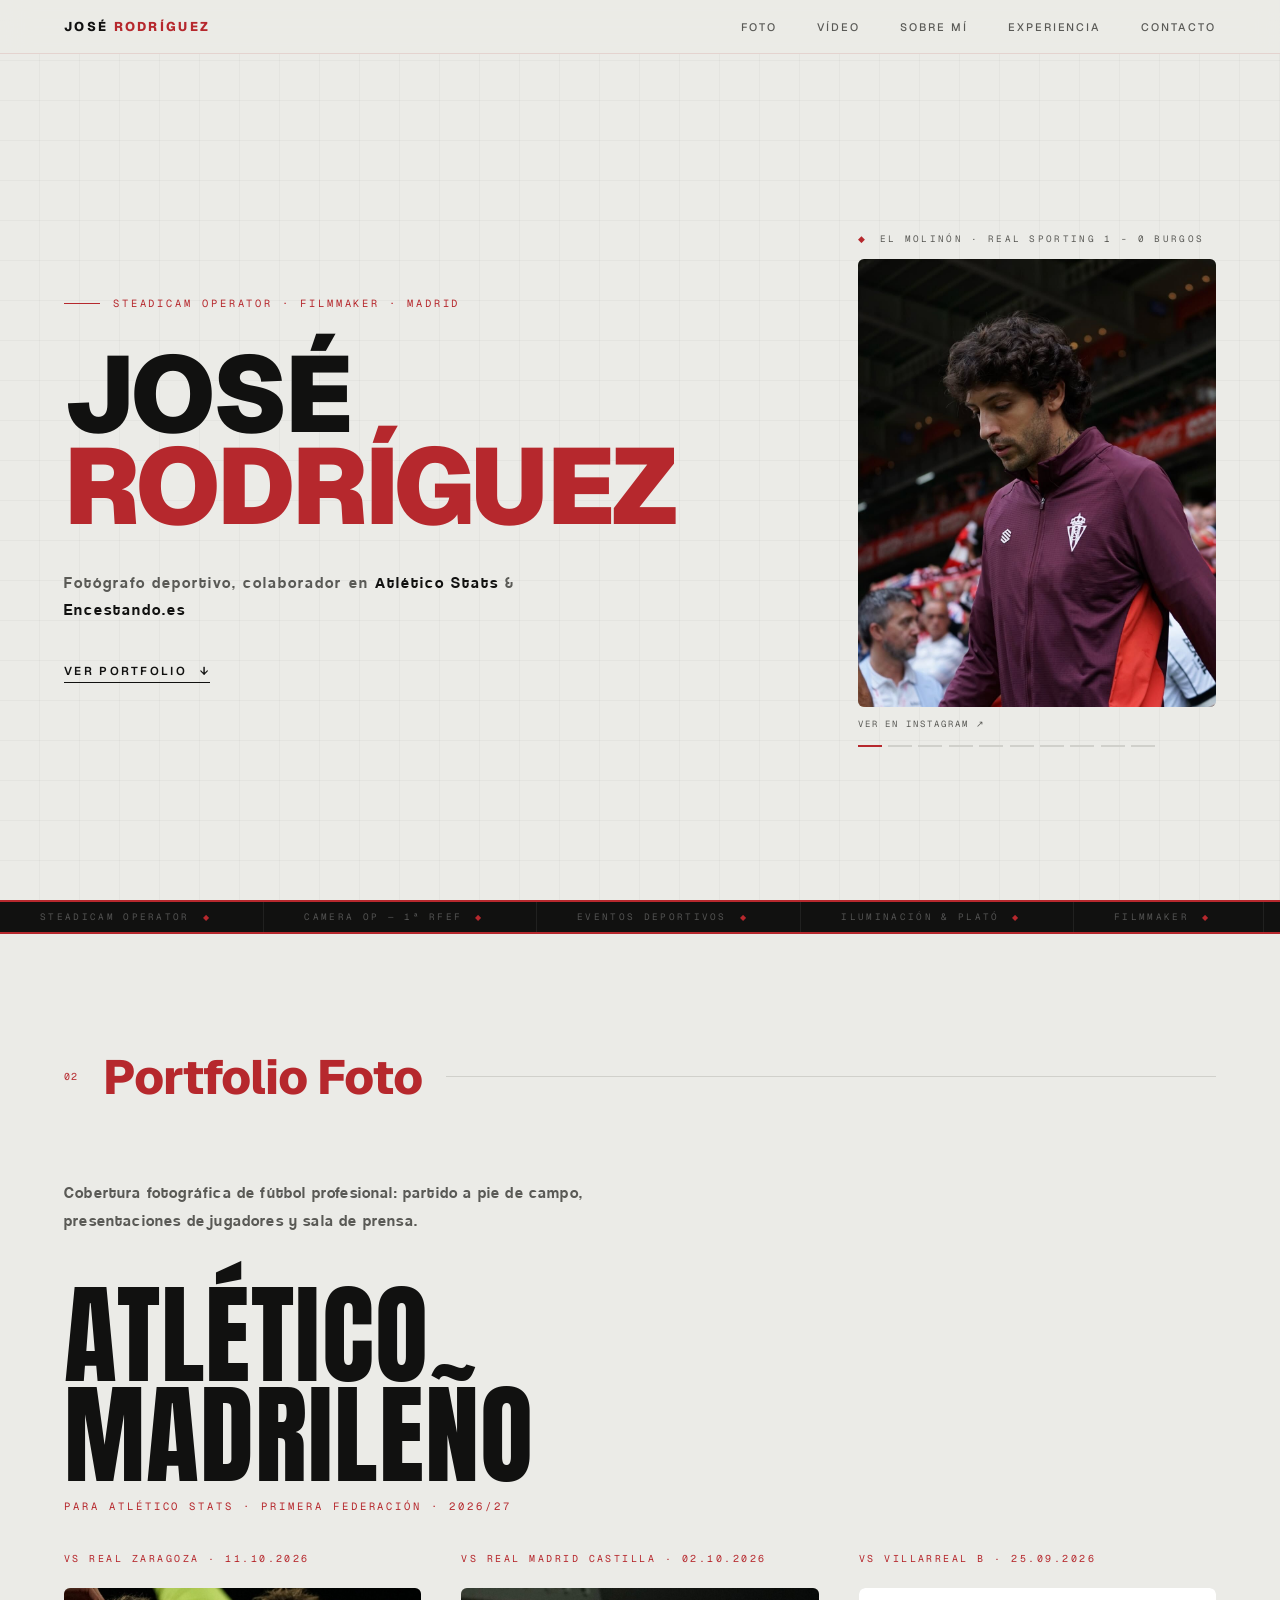
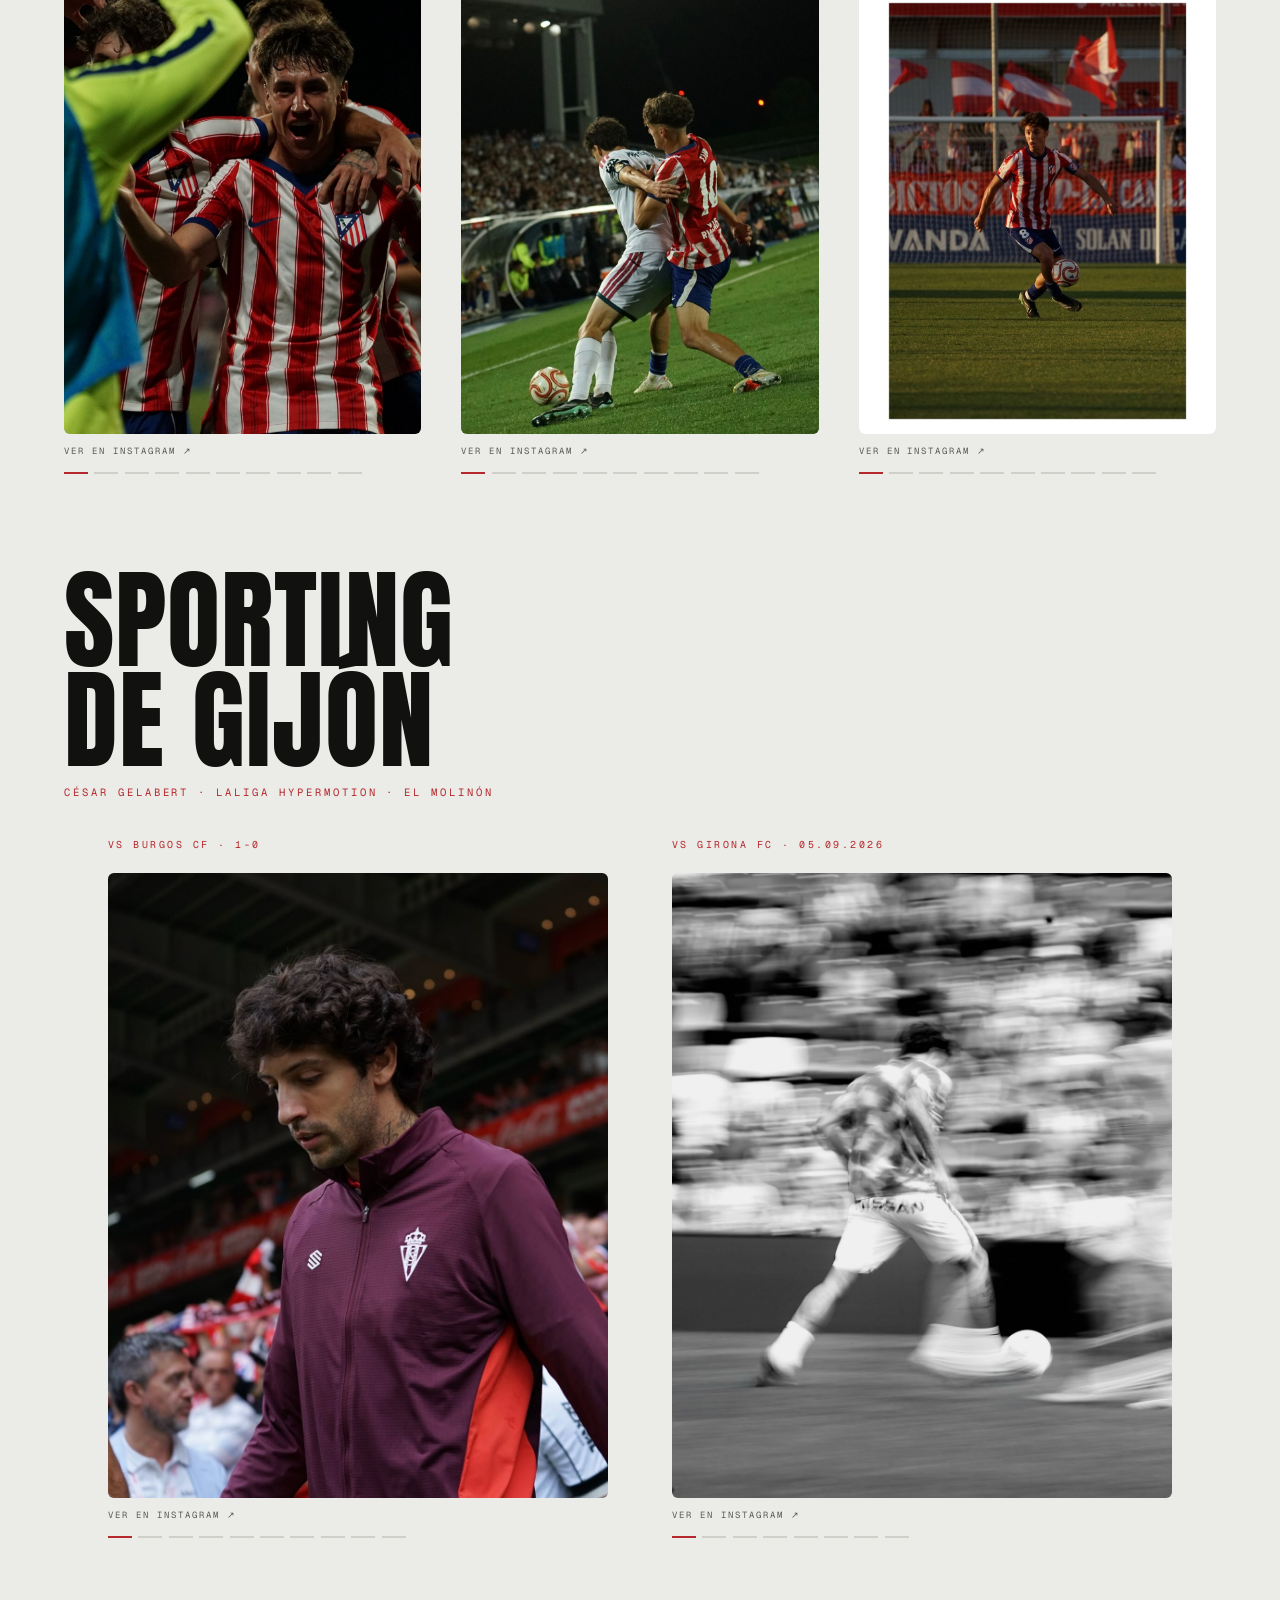
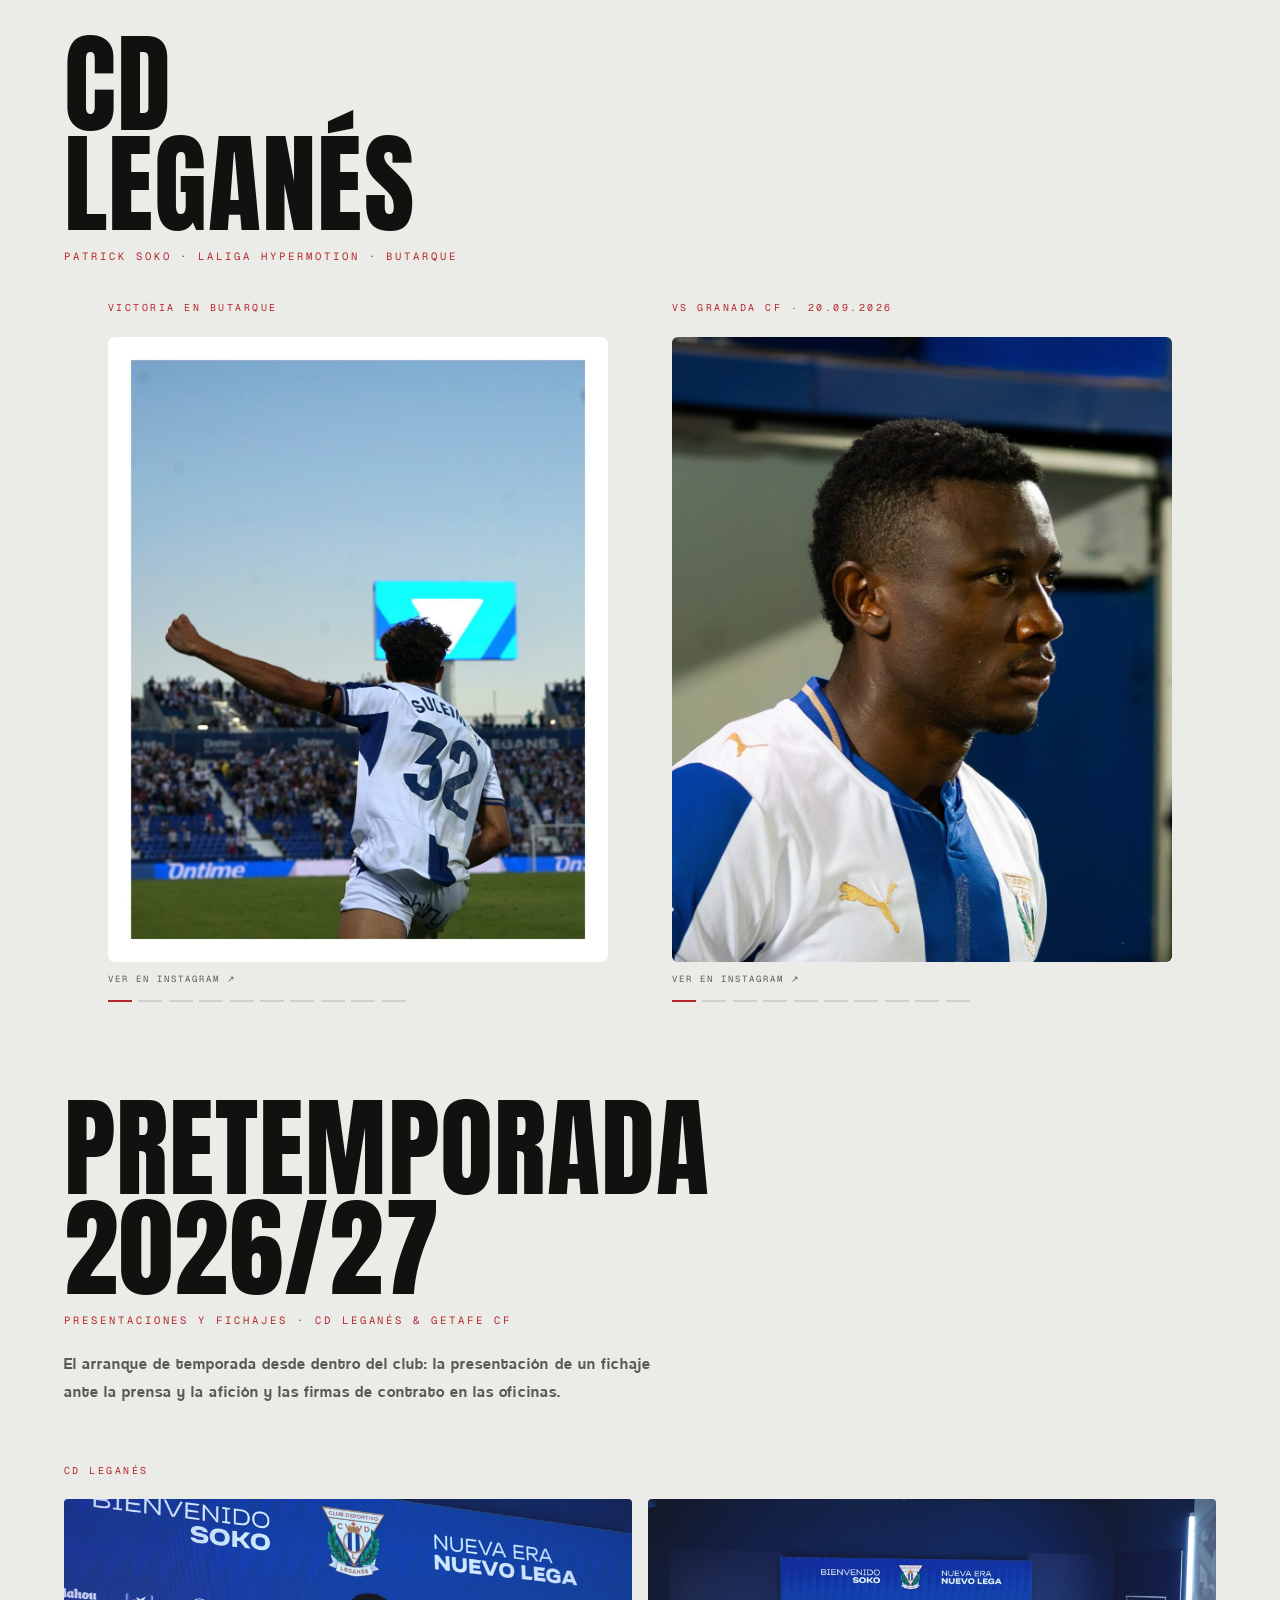
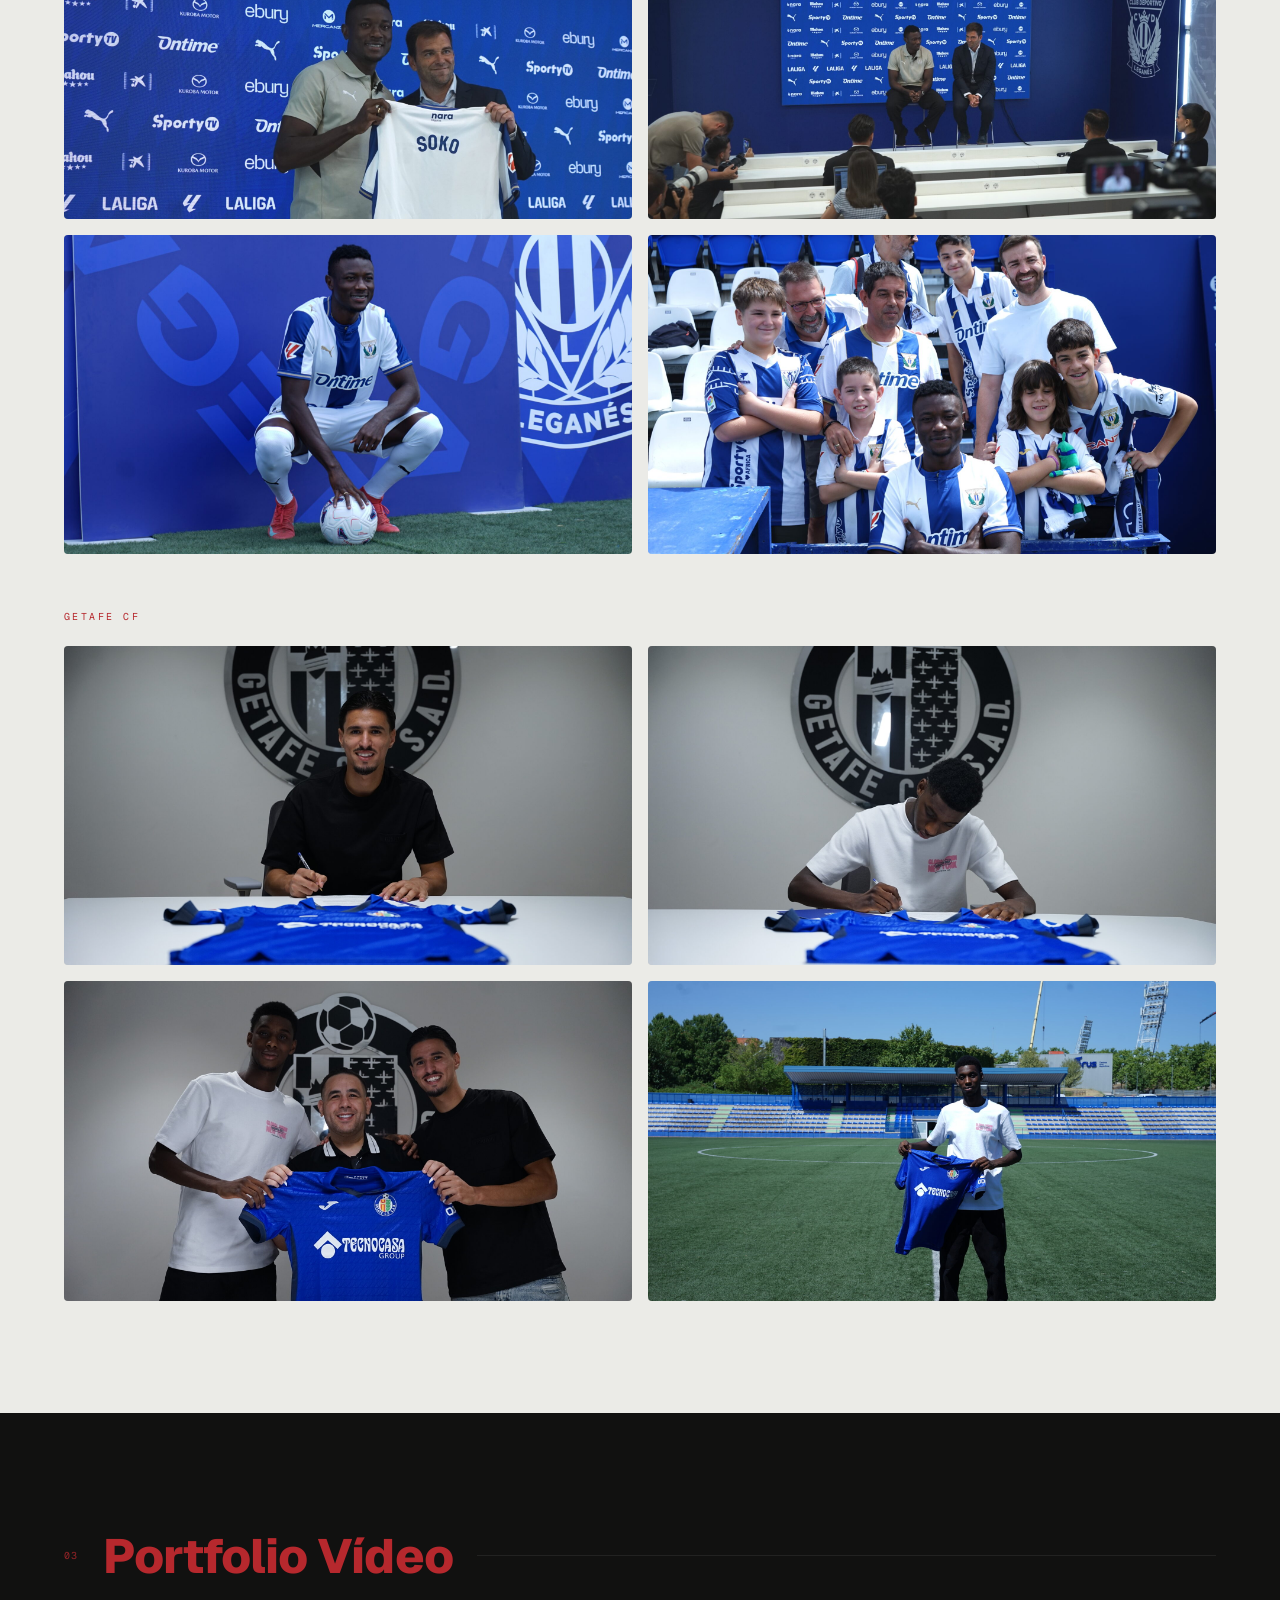
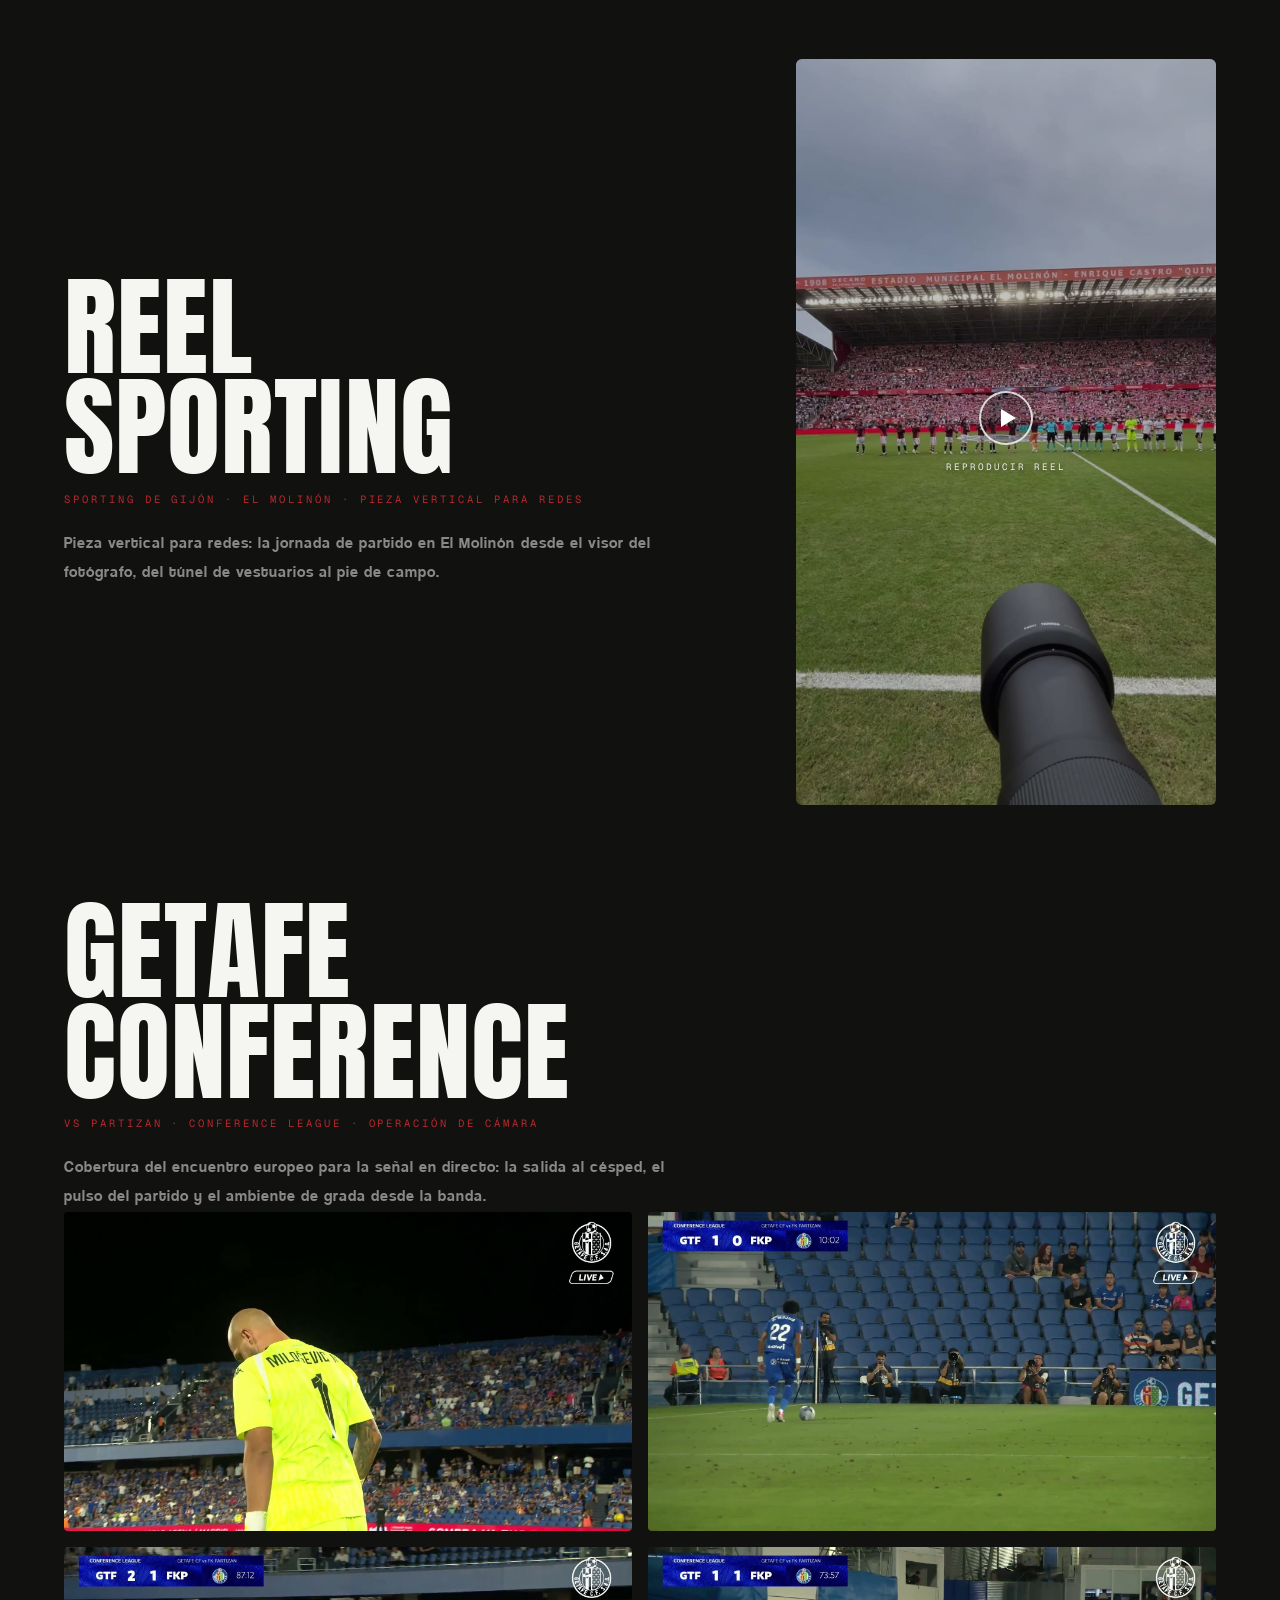
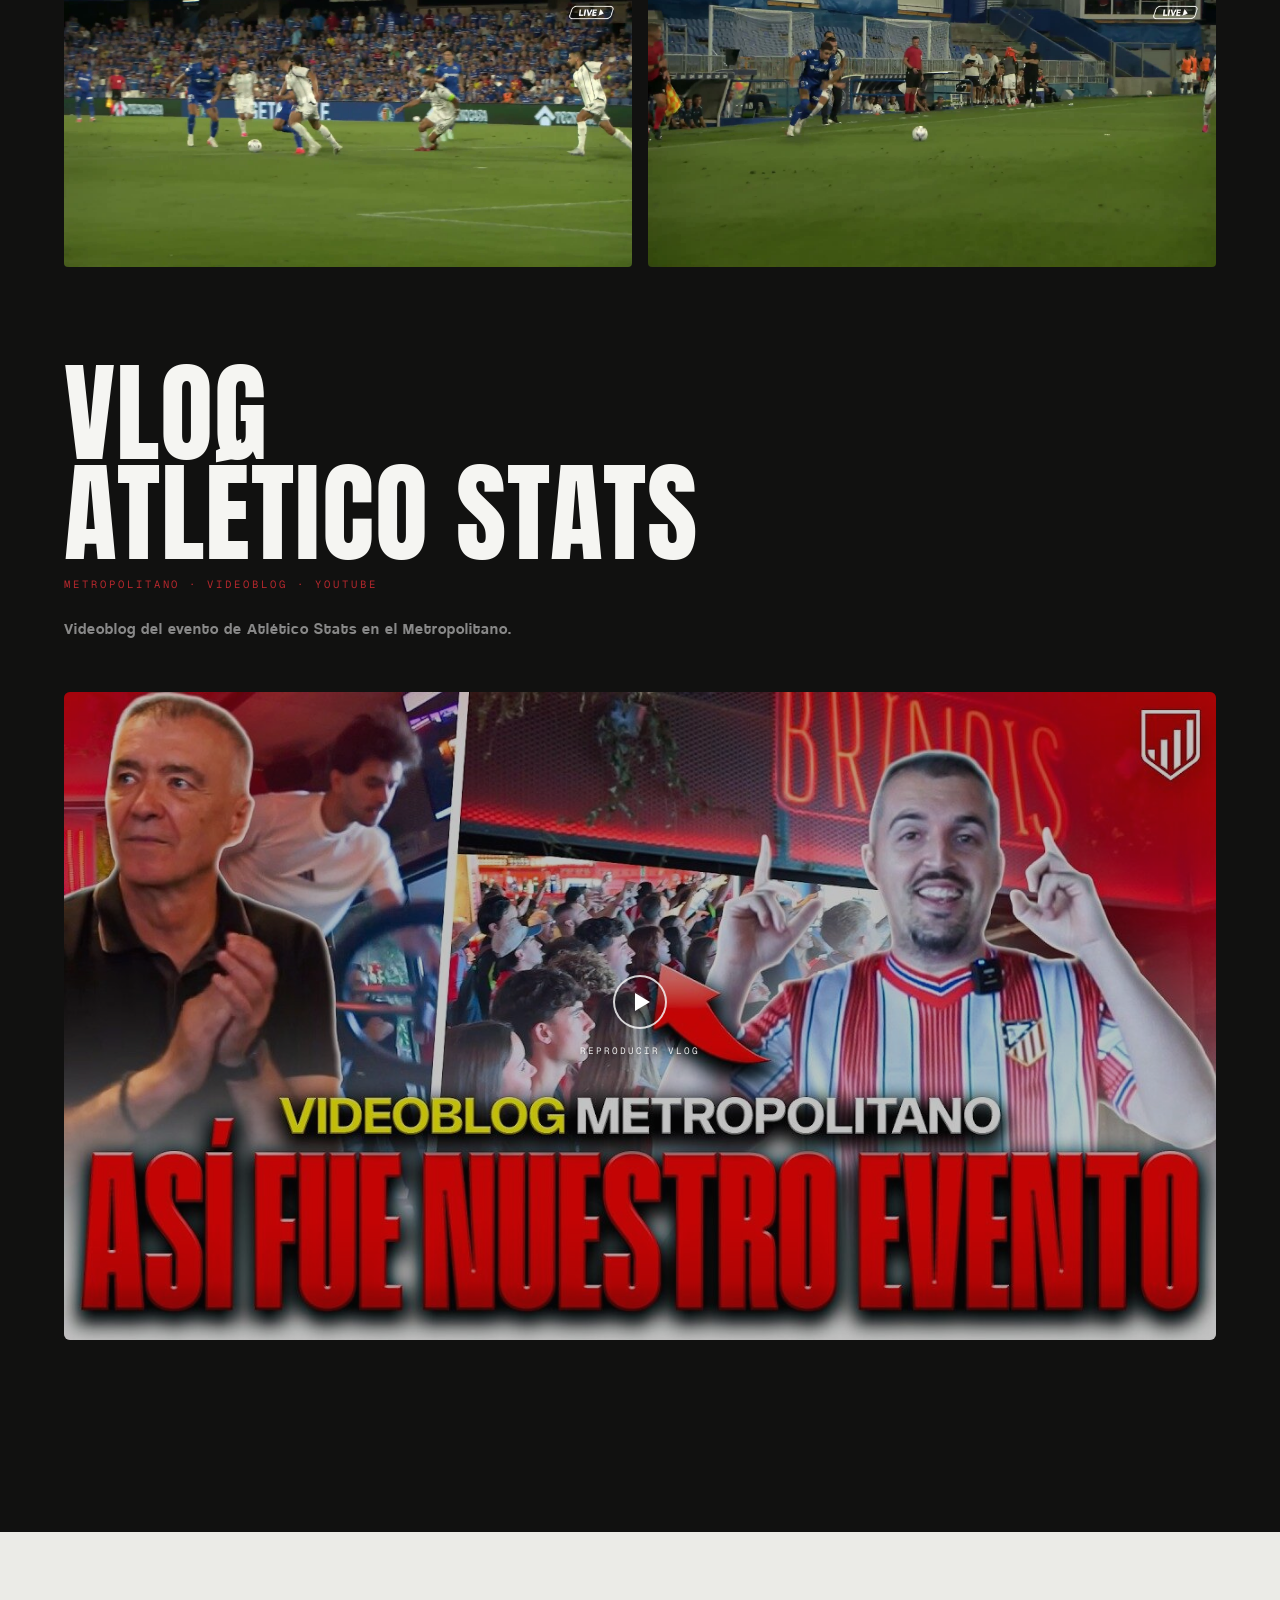
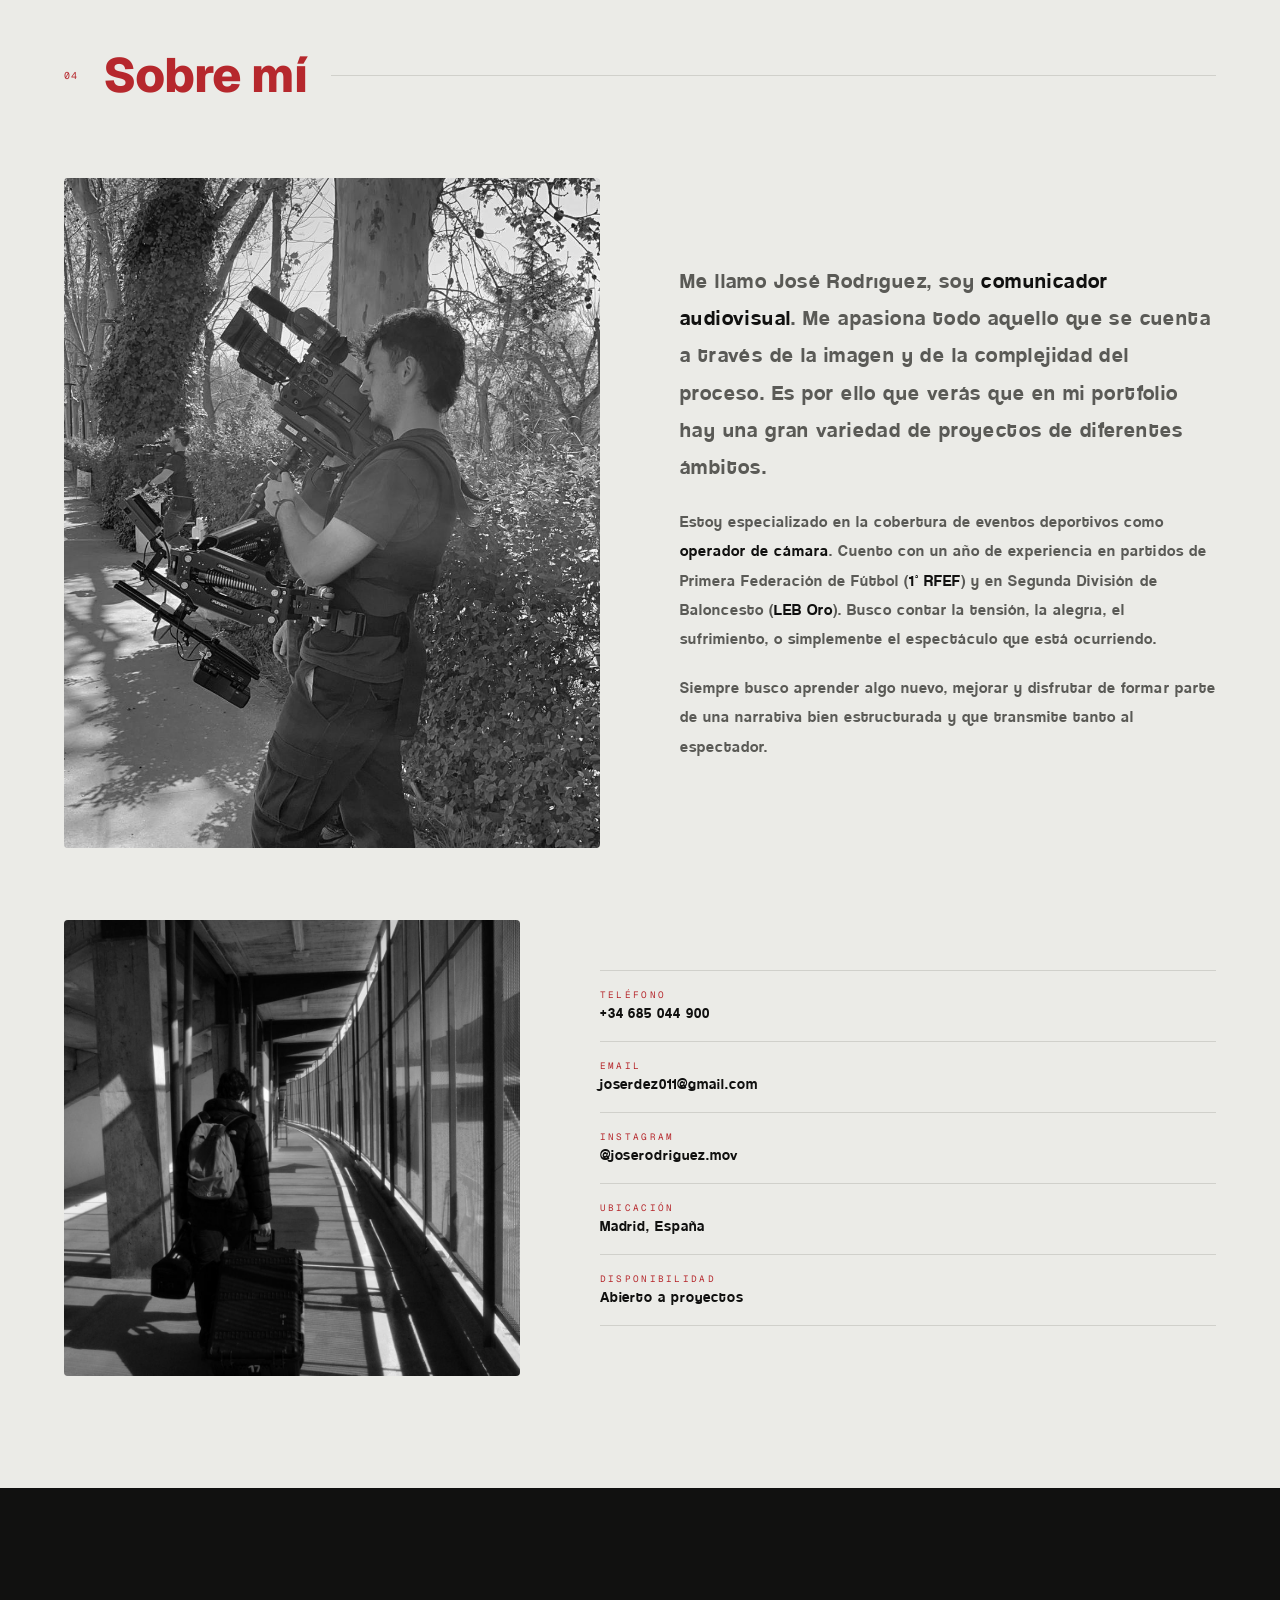
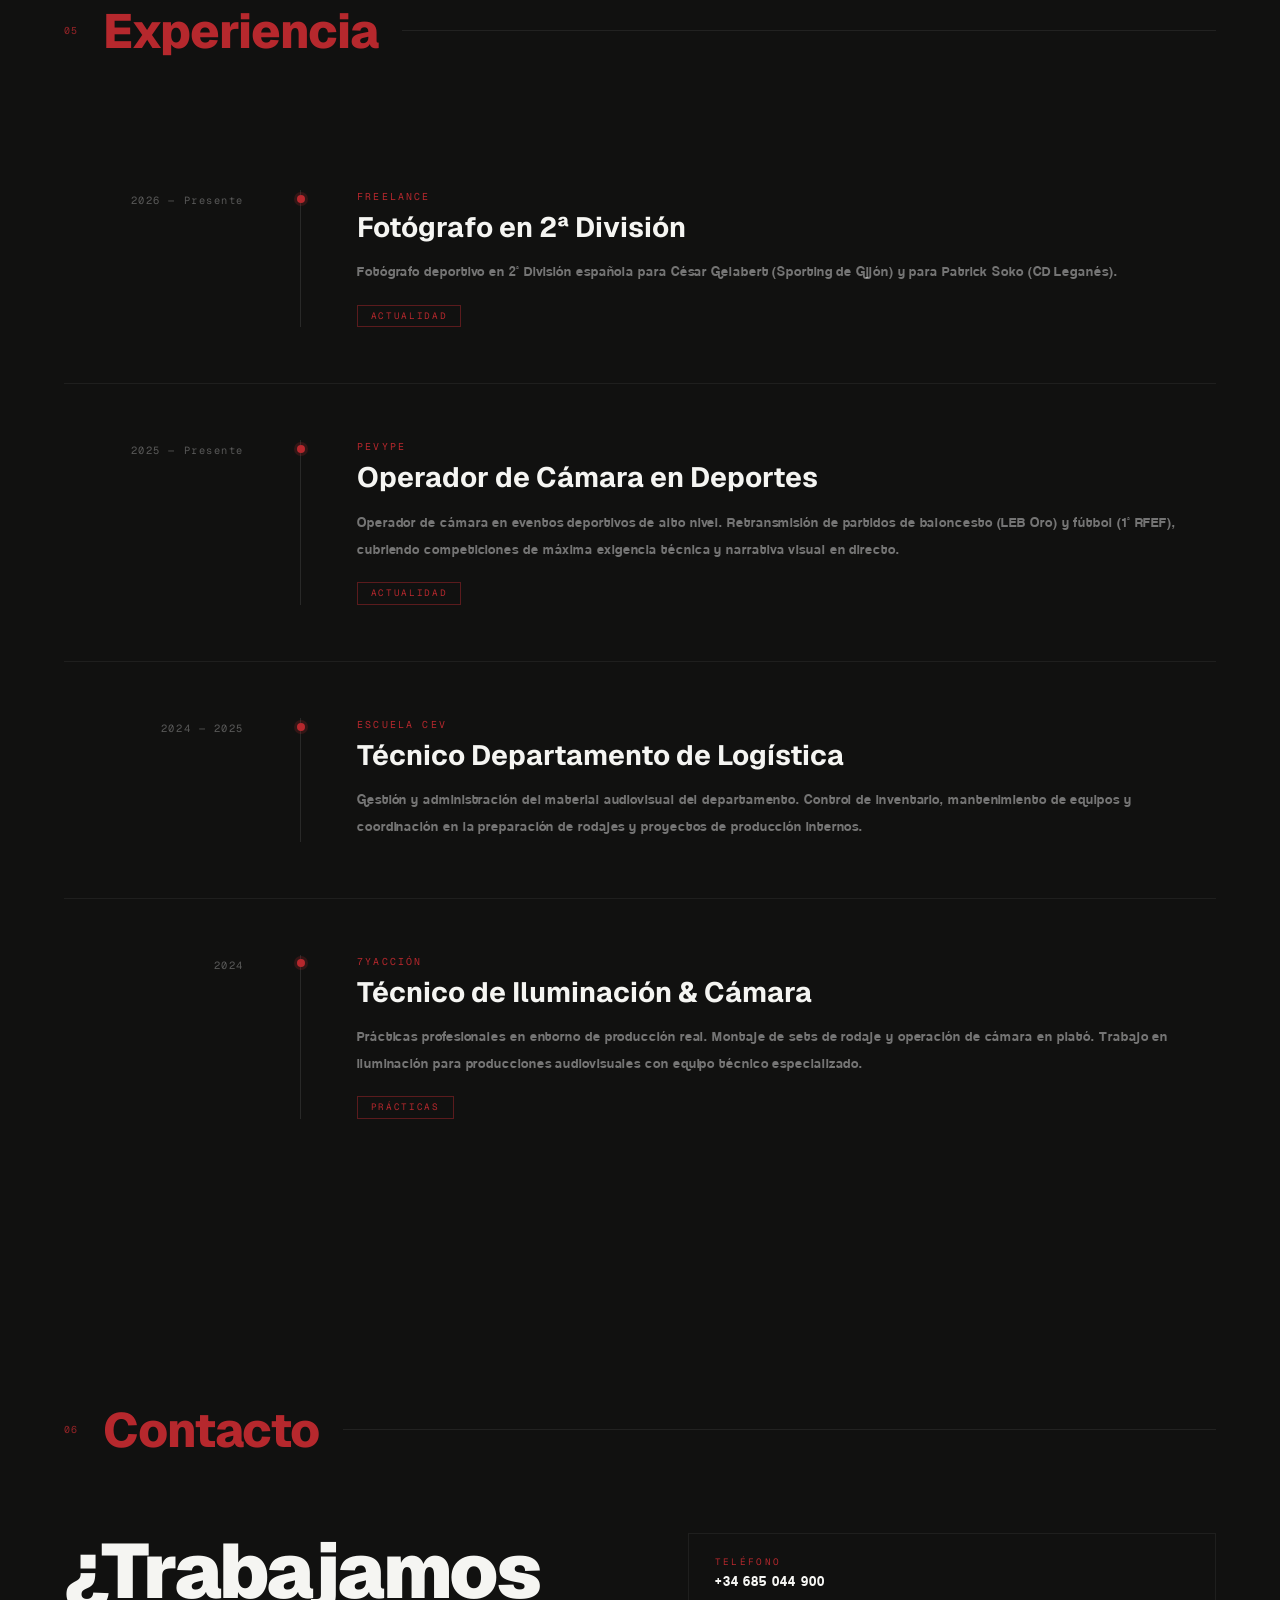
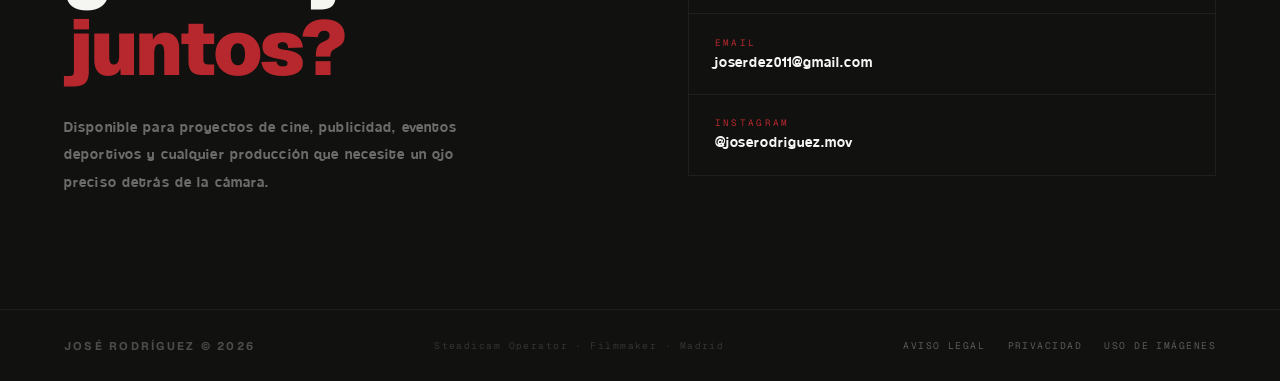
==== commit 2e237f08: "Añade Atlético Madrileño al portfolio de foto y el vlog de Atlético Stats al de vídeo - Portada: nue" ====
--- a/index.html
+++ b/index.html
@@ -4,7 +4,7 @@
   <meta charset="UTF-8">
   <meta name="viewport" content="width=device-width, initial-scale=1.0">
   <title>José Rodríguez — Steadicam Operator & Filmmaker</title>
-  <meta name="description" content="Steadicam Operator & Filmmaker. Creador de MonteCarloFilms. Especializado en cámara, iluminación y eventos deportivos. Madrid.">
+  <meta name="description" content="Steadicam Operator & Filmmaker. Fotógrafo deportivo, colaborador en Atlético Stats y Encestando.es. Madrid.">
 
   <!-- Tipografías: Geist para textos técnicos/números y Coolvetica para un impacto brutalista.
        Autoalojadas en resources/fonts/ para no enviar la IP del visitante a Google ni a
@@ -535,6 +535,7 @@
        4:5 no se dispare en alto. */
     .post-pair { display: grid; grid-template-columns: repeat(2, minmax(0, 500px)); gap: 4rem; justify-content: center; }
     .post-pair .pf-cat { margin-top: 2.5rem; }
+    .post-pair--trio { grid-template-columns: repeat(3, minmax(0, 420px)); gap: 2.5rem; }
     .pf-cat a { color: inherit; text-underline-offset: 3px; }
     /* Etiqueta de categoría: separa el portfolio de foto por reportaje
        (CD Leganés, Getafe CF) en lugar de mezclarlo todo. */
@@ -873,6 +874,7 @@
     }
 
     @media (max-width: 980px) {
+      .post-pair--trio { grid-template-columns: minmax(0, 500px); }
       nav { padding: 1rem 1.5rem; }
       .nav-toggle { display: block; }
       .nav-links {
@@ -954,7 +956,7 @@
     </h1>
 
     <div class="hero-desc">
-      <p>Creador de <strong>MonteCarloFilms</strong>. Operación de cámara y Steadicam en eventos deportivos de élite, cine y publicidad.</p>
+      <p>Fotógrafo deportivo, colaborador en <strong>Atlético Stats</strong> &amp; <strong>Encestando.es</strong></p>
     </div>
 
     <a class="hero-cta" href="#video">Ver portfolio</a>
@@ -1009,7 +1011,6 @@
 <!-- Marquee de tecnología/servicios oculto para lectores de pantalla por redundancia -->
 <div class="film-ticker" aria-hidden="true">
   <div class="film-ticker-track" id="ticker">
-    <div class="ticker-seg"><span>MonteCarloFilms</span><span class="red">◆</span></div>
     <div class="ticker-seg"><span>Steadicam Operator</span><span class="red">◆</span></div>
     <div class="ticker-seg"><span>Camera Op — 1ª RFEF</span><span class="red">◆</span></div>
     <div class="ticker-seg"><span>Eventos Deportivos</span><span class="red">◆</span></div>
@@ -1017,7 +1018,6 @@
     <div class="ticker-seg"><span>Filmmaker</span><span class="red">◆</span></div>
     <div class="ticker-seg"><span>Madrid, España</span><span class="red">◆</span></div>
     <!-- Duplicación del track idéntica para asegurar el loop infinito sin saltos visuales -->
-    <div class="ticker-seg"><span>MonteCarloFilms</span><span class="red">◆</span></div>
     <div class="ticker-seg"><span>Steadicam Operator</span><span class="red">◆</span></div>
     <div class="ticker-seg"><span>Camera Op — 1ª RFEF</span><span class="red">◆</span></div>
     <div class="ticker-seg"><span>Eventos Deportivos</span><span class="red">◆</span></div>
@@ -1045,7 +1045,118 @@
        automático), en su orden y en 4:5. El del Burgos reutiliza las fotos de la
        portada. Pulsar la foto abre el post; no se incrusta nada de Instagram.
        ─────────────────────────────────────────────────────────────────────── -->
+  <!-- Atlético Madrileño: los tres últimos posts que José publicó para Atlético
+       Stats, del más reciente al más antiguo. Tres carruseles en fila. -->
   <div class="vfeat">
+    <h3 class="vfeat-title">Atlético<br>Madrileño<span>Para Atlético Stats · Primera Federación · 2026/27</span></h3>
+  </div>
+
+  <div class="post-pair post-pair--trio">
+    <div class="hero-carousel" aria-roledescription="carrusel" aria-label="Atlético Madrileño — Real Zaragoza">
+      <p class="pf-cat">vs Real Zaragoza · 11.10.2026</p>
+      <div class="hc-frame">
+        <a class="hc-link" href="https://www.instagram.com/p/DeZDKNvln8I/" target="_blank" rel="noopener" aria-label="Ver la publicación completa en Instagram">
+          <div class="hc-stage">
+            <img class="hc-slide is-active" src="resources/fotografias/atleti-zaragoza-01.jpg" alt="Atlético Madrileño — Real Zaragoza, fotografía 1 de 10" loading="lazy">
+            <img class="hc-slide" src="resources/fotografias/atleti-zaragoza-02.jpg" alt="Atlético Madrileño — Real Zaragoza, fotografía 2 de 10" loading="lazy">
+            <img class="hc-slide" src="resources/fotografias/atleti-zaragoza-03.jpg" alt="Atlético Madrileño — Real Zaragoza, fotografía 3 de 10" loading="lazy">
+            <img class="hc-slide" src="resources/fotografias/atleti-zaragoza-04.jpg" alt="Atlético Madrileño — Real Zaragoza, fotografía 4 de 10" loading="lazy">
+            <img class="hc-slide" src="resources/fotografias/atleti-zaragoza-05.jpg" alt="Atlético Madrileño — Real Zaragoza, fotografía 5 de 10" loading="lazy">
+            <img class="hc-slide" src="resources/fotografias/atleti-zaragoza-06.jpg" alt="Atlético Madrileño — Real Zaragoza, fotografía 6 de 10" loading="lazy">
+            <img class="hc-slide" src="resources/fotografias/atleti-zaragoza-07.jpg" alt="Atlético Madrileño — Real Zaragoza, fotografía 7 de 10" loading="lazy">
+            <img class="hc-slide" src="resources/fotografias/atleti-zaragoza-08.jpg" alt="Atlético Madrileño — Real Zaragoza, fotografía 8 de 10" loading="lazy">
+            <img class="hc-slide" src="resources/fotografias/atleti-zaragoza-09.jpg" alt="Atlético Madrileño — Real Zaragoza, fotografía 9 de 10" loading="lazy">
+            <img class="hc-slide" src="resources/fotografias/atleti-zaragoza-10.jpg" alt="Atlético Madrileño — Real Zaragoza, fotografía 10 de 10" loading="lazy">
+          </div>
+        </a>
+        <button class="hc-arrow hc-prev" type="button" aria-label="Fotografía anterior">‹</button>
+        <button class="hc-arrow hc-next" type="button" aria-label="Fotografía siguiente">›</button>
+      </div>
+      <a class="hc-hint" href="https://www.instagram.com/p/DeZDKNvln8I/" target="_blank" rel="noopener">Ver en Instagram ↗</a>
+      <div class="hc-dots">
+        <button class="hc-dot is-active" type="button" aria-label="Ir a la fotografía 1 de 10"></button>
+        <button class="hc-dot" type="button" aria-label="Ir a la fotografía 2 de 10"></button>
+        <button class="hc-dot" type="button" aria-label="Ir a la fotografía 3 de 10"></button>
+        <button class="hc-dot" type="button" aria-label="Ir a la fotografía 4 de 10"></button>
+        <button class="hc-dot" type="button" aria-label="Ir a la fotografía 5 de 10"></button>
+        <button class="hc-dot" type="button" aria-label="Ir a la fotografía 6 de 10"></button>
+        <button class="hc-dot" type="button" aria-label="Ir a la fotografía 7 de 10"></button>
+        <button class="hc-dot" type="button" aria-label="Ir a la fotografía 8 de 10"></button>
+        <button class="hc-dot" type="button" aria-label="Ir a la fotografía 9 de 10"></button>
+        <button class="hc-dot" type="button" aria-label="Ir a la fotografía 10 de 10"></button>
+      </div>
+    </div>
+    <div class="hero-carousel" aria-roledescription="carrusel" aria-label="Real Madrid Castilla — Atlético Madrileño">
+      <p class="pf-cat">vs Real Madrid Castilla · 02.10.2026</p>
+      <div class="hc-frame">
+        <a class="hc-link" href="https://www.instagram.com/p/DeBy3bfG0Qt/" target="_blank" rel="noopener" aria-label="Ver la publicación completa en Instagram">
+          <div class="hc-stage">
+            <img class="hc-slide is-active" src="resources/fotografias/atleti-castilla-01.jpg" alt="Real Madrid Castilla — Atlético Madrileño, fotografía 1 de 10" loading="lazy">
+            <img class="hc-slide" src="resources/fotografias/atleti-castilla-02.jpg" alt="Real Madrid Castilla — Atlético Madrileño, fotografía 2 de 10" loading="lazy">
+            <img class="hc-slide" src="resources/fotografias/atleti-castilla-03.jpg" alt="Real Madrid Castilla — Atlético Madrileño, fotografía 3 de 10" loading="lazy">
+            <img class="hc-slide" src="resources/fotografias/atleti-castilla-04.jpg" alt="Real Madrid Castilla — Atlético Madrileño, fotografía 4 de 10" loading="lazy">
+            <img class="hc-slide" src="resources/fotografias/atleti-castilla-05.jpg" alt="Real Madrid Castilla — Atlético Madrileño, fotografía 5 de 10" loading="lazy">
+            <img class="hc-slide" src="resources/fotografias/atleti-castilla-06.jpg" alt="Real Madrid Castilla — Atlético Madrileño, fotografía 6 de 10" loading="lazy">
+            <img class="hc-slide" src="resources/fotografias/atleti-castilla-07.jpg" alt="Real Madrid Castilla — Atlético Madrileño, fotografía 7 de 10" loading="lazy">
+            <img class="hc-slide" src="resources/fotografias/atleti-castilla-08.jpg" alt="Real Madrid Castilla — Atlético Madrileño, fotografía 8 de 10" loading="lazy">
+            <img class="hc-slide" src="resources/fotografias/atleti-castilla-09.jpg" alt="Real Madrid Castilla — Atlético Madrileño, fotografía 9 de 10" loading="lazy">
+            <img class="hc-slide" src="resources/fotografias/atleti-castilla-10.jpg" alt="Real Madrid Castilla — Atlético Madrileño, fotografía 10 de 10" loading="lazy">
+          </div>
+        </a>
+        <button class="hc-arrow hc-prev" type="button" aria-label="Fotografía anterior">‹</button>
+        <button class="hc-arrow hc-next" type="button" aria-label="Fotografía siguiente">›</button>
+      </div>
+      <a class="hc-hint" href="https://www.instagram.com/p/DeBy3bfG0Qt/" target="_blank" rel="noopener">Ver en Instagram ↗</a>
+      <div class="hc-dots">
+        <button class="hc-dot is-active" type="button" aria-label="Ir a la fotografía 1 de 10"></button>
+        <button class="hc-dot" type="button" aria-label="Ir a la fotografía 2 de 10"></button>
+        <button class="hc-dot" type="button" aria-label="Ir a la fotografía 3 de 10"></button>
+        <button class="hc-dot" type="button" aria-label="Ir a la fotografía 4 de 10"></button>
+        <button class="hc-dot" type="button" aria-label="Ir a la fotografía 5 de 10"></button>
+        <button class="hc-dot" type="button" aria-label="Ir a la fotografía 6 de 10"></button>
+        <button class="hc-dot" type="button" aria-label="Ir a la fotografía 7 de 10"></button>
+        <button class="hc-dot" type="button" aria-label="Ir a la fotografía 8 de 10"></button>
+        <button class="hc-dot" type="button" aria-label="Ir a la fotografía 9 de 10"></button>
+        <button class="hc-dot" type="button" aria-label="Ir a la fotografía 10 de 10"></button>
+      </div>
+    </div>
+    <div class="hero-carousel" aria-roledescription="carrusel" aria-label="Atlético Madrileño — Villarreal B">
+      <p class="pf-cat">vs Villarreal B · 25.09.2026</p>
+      <div class="hc-frame">
+        <a class="hc-link" href="https://www.instagram.com/p/DduMFgFjVts/" target="_blank" rel="noopener" aria-label="Ver la publicación completa en Instagram">
+          <div class="hc-stage">
+            <img class="hc-slide is-active" src="resources/fotografias/atleti-villarreal-01.jpg" alt="Atlético Madrileño — Villarreal B, fotografía 1 de 10" loading="lazy">
+            <img class="hc-slide" src="resources/fotografias/atleti-villarreal-02.jpg" alt="Atlético Madrileño — Villarreal B, fotografía 2 de 10" loading="lazy">
+            <img class="hc-slide" src="resources/fotografias/atleti-villarreal-03.jpg" alt="Atlético Madrileño — Villarreal B, fotografía 3 de 10" loading="lazy">
+            <img class="hc-slide" src="resources/fotografias/atleti-villarreal-04.jpg" alt="Atlético Madrileño — Villarreal B, fotografía 4 de 10" loading="lazy">
+            <img class="hc-slide" src="resources/fotografias/atleti-villarreal-05.jpg" alt="Atlético Madrileño — Villarreal B, fotografía 5 de 10" loading="lazy">
+            <img class="hc-slide" src="resources/fotografias/atleti-villarreal-06.jpg" alt="Atlético Madrileño — Villarreal B, fotografía 6 de 10" loading="lazy">
+            <img class="hc-slide" src="resources/fotografias/atleti-villarreal-07.jpg" alt="Atlético Madrileño — Villarreal B, fotografía 7 de 10" loading="lazy">
+            <img class="hc-slide" src="resources/fotografias/atleti-villarreal-08.jpg" alt="Atlético Madrileño — Villarreal B, fotografía 8 de 10" loading="lazy">
+            <img class="hc-slide" src="resources/fotografias/atleti-villarreal-09.jpg" alt="Atlético Madrileño — Villarreal B, fotografía 9 de 10" loading="lazy">
+            <img class="hc-slide" src="resources/fotografias/atleti-villarreal-10.jpg" alt="Atlético Madrileño — Villarreal B, fotografía 10 de 10" loading="lazy">
+          </div>
+        </a>
+        <button class="hc-arrow hc-prev" type="button" aria-label="Fotografía anterior">‹</button>
+        <button class="hc-arrow hc-next" type="button" aria-label="Fotografía siguiente">›</button>
+      </div>
+      <a class="hc-hint" href="https://www.instagram.com/p/DduMFgFjVts/" target="_blank" rel="noopener">Ver en Instagram ↗</a>
+      <div class="hc-dots">
+        <button class="hc-dot is-active" type="button" aria-label="Ir a la fotografía 1 de 10"></button>
+        <button class="hc-dot" type="button" aria-label="Ir a la fotografía 2 de 10"></button>
+        <button class="hc-dot" type="button" aria-label="Ir a la fotografía 3 de 10"></button>
+        <button class="hc-dot" type="button" aria-label="Ir a la fotografía 4 de 10"></button>
+        <button class="hc-dot" type="button" aria-label="Ir a la fotografía 5 de 10"></button>
+        <button class="hc-dot" type="button" aria-label="Ir a la fotografía 6 de 10"></button>
+        <button class="hc-dot" type="button" aria-label="Ir a la fotografía 7 de 10"></button>
+        <button class="hc-dot" type="button" aria-label="Ir a la fotografía 8 de 10"></button>
+        <button class="hc-dot" type="button" aria-label="Ir a la fotografía 9 de 10"></button>
+        <button class="hc-dot" type="button" aria-label="Ir a la fotografía 10 de 10"></button>
+      </div>
+    </div>
+  </div>
+
+  <div class="vfeat" style="margin-top: 6rem;">
     <h3 class="vfeat-title">Sporting<br>de Gijón<span>César Gelabert · LaLiga Hypermotion · El Molinón</span></h3>
   </div>
 
@@ -1316,34 +1427,26 @@
     <video class="loop-vid" src="resources/videos/getafe-conf-04.mp4" poster="resources/fotografias/getafe-conf-04.jpg" autoplay muted loop playsinline preload="metadata"></video>
   </div>
 
-  <!-- ════════ BLOQUE PROYECTO: ATLÉTICO MADRILEÑO ════════════════════════════
-       Segunda pieza. El clip destacado volvió aquí desde la portada
-       (que ahora es una foto), sobre la rejilla 2×2 de clips en bucle y simultáneo
-       (autoplay/muted/loop, arrancan solos al cargar).
+  <!-- ════════ BLOQUE PROYECTO: VLOG ATLÉTICO STATS ══════════════════════════
+       Sustituye al antiguo bloque Atlético Madrileño. Es un vídeo de YouTube: la
+       miniatura está autoalojada y el <iframe> (youtube-nocookie) sólo se inserta
+       al pulsar, así la página no contacta con YouTube hasta entonces.
        ─────────────────────────────────────────────────────────────────────── -->
   <div class="vfeat" style="margin-top: 6rem;">
-    <h3 class="vfeat-title">Atlético<br>Madrileño<span>vs Cartagena · Operación de cámara · 1ª RFEF</span></h3>
-    <p class="vfeat-desc">Desde la lente de mi cámara. Cobertura del partido para la retransmisión en directo: la tensión, la celebración y el espectáculo sobre el césped.</p>
+    <h3 class="vfeat-title">Vlog<br>Atlético Stats<span>Metropolitano · Videoblog · YouTube</span></h3>
+    <p class="vfeat-desc">Videoblog del evento de Atlético Stats en el Metropolitano.</p>
   </div>
 
   <div class="vfeat-stage">
     <div class="vid-wrap">
-      <div class="vid-frame" onclick="loadLocalVideo(this, 'resources/videos/atleti-destacado.mp4')">
-        <img src="resources/fotografias/atleti-destacado.jpg" alt="Atlético Madrileño — Cartagena" class="vid-thumb" loading="lazy">
+      <div class="vid-frame" onclick="loadYouTube(this, 'KY1CASKn1mo')">
+        <img src="resources/fotografias/vlog-atletico-stats.jpg" alt="Videoblog del evento de Atlético Stats en el Metropolitano" class="vid-thumb" loading="lazy">
         <div class="vid-placeholder">
           <div class="vid-play"></div>
-          <span class="vid-hint">Reproducir clip</span>
+          <span class="vid-hint">Reproducir vlog</span>
         </div>
       </div>
     </div>
-  </div>
-
-  <!-- Rejilla 2×2 de clips en bucle simultáneo (mudos, sin controles) -->
-  <div class="loop-grid">
-    <video class="loop-vid" src="resources/videos/atleti-loop-01.mp4" poster="resources/fotografias/atleti-loop-01.jpg" autoplay muted loop playsinline preload="metadata"></video>
-    <video class="loop-vid" src="resources/videos/atleti-loop-02.mp4" poster="resources/fotografias/atleti-loop-02.jpg" autoplay muted loop playsinline preload="metadata"></video>
-    <video class="loop-vid" src="resources/videos/atleti-loop-03.mp4" poster="resources/fotografias/atleti-loop-03.jpg" autoplay muted loop playsinline preload="metadata"></video>
-    <video class="loop-vid" src="resources/videos/atleti-loop-04.mp4" poster="resources/fotografias/atleti-loop-04.jpg" autoplay muted loop playsinline preload="metadata"></video>
   </div>
 
 </section>
@@ -1386,10 +1489,6 @@
         <div class="info-row">
           <span class="i-label">Email</span>
           <span class="i-val"><a href="mailto:joserdez011@gmail.com">joserdez011@gmail.com</a></span>
-        </div>
-        <div class="info-row">
-          <span class="i-label">Web</span>
-          <span class="i-val"><a href="https://montecarlofilms.es" target="_blank" rel="noopener">montecarlofilms.es</a></span>
         </div>
         <div class="info-row">
           <span class="i-label">Instagram</span>
@@ -1578,9 +1677,14 @@
     arrancar();
   });
 
-  /* ── LAZY VIDEO LOADER (archivo local mp4 — clips del Atleti) ─ */
+  /* ── LAZY VIDEO LOADER (archivo local mp4) ──────────────────── */
   function loadLocalVideo(container, src) {
     container.innerHTML = `<video src="${src}" controls autoplay playsinline></video>`;
+  }
+
+  /* ── LAZY YOUTUBE LOADER (sin cookies, sólo al pulsar) ───────── */
+  function loadYouTube(container, id) {
+    container.innerHTML = `<iframe src="https://www.youtube-nocookie.com/embed/${id}?autoplay=1" title="YouTube" allow="autoplay; encrypted-media; picture-in-picture; fullscreen" allowfullscreen></iframe>`;
   }
 
   /* ── LIGHTBOX INTERACTIVO (Gestión de estados) ─────────────── */
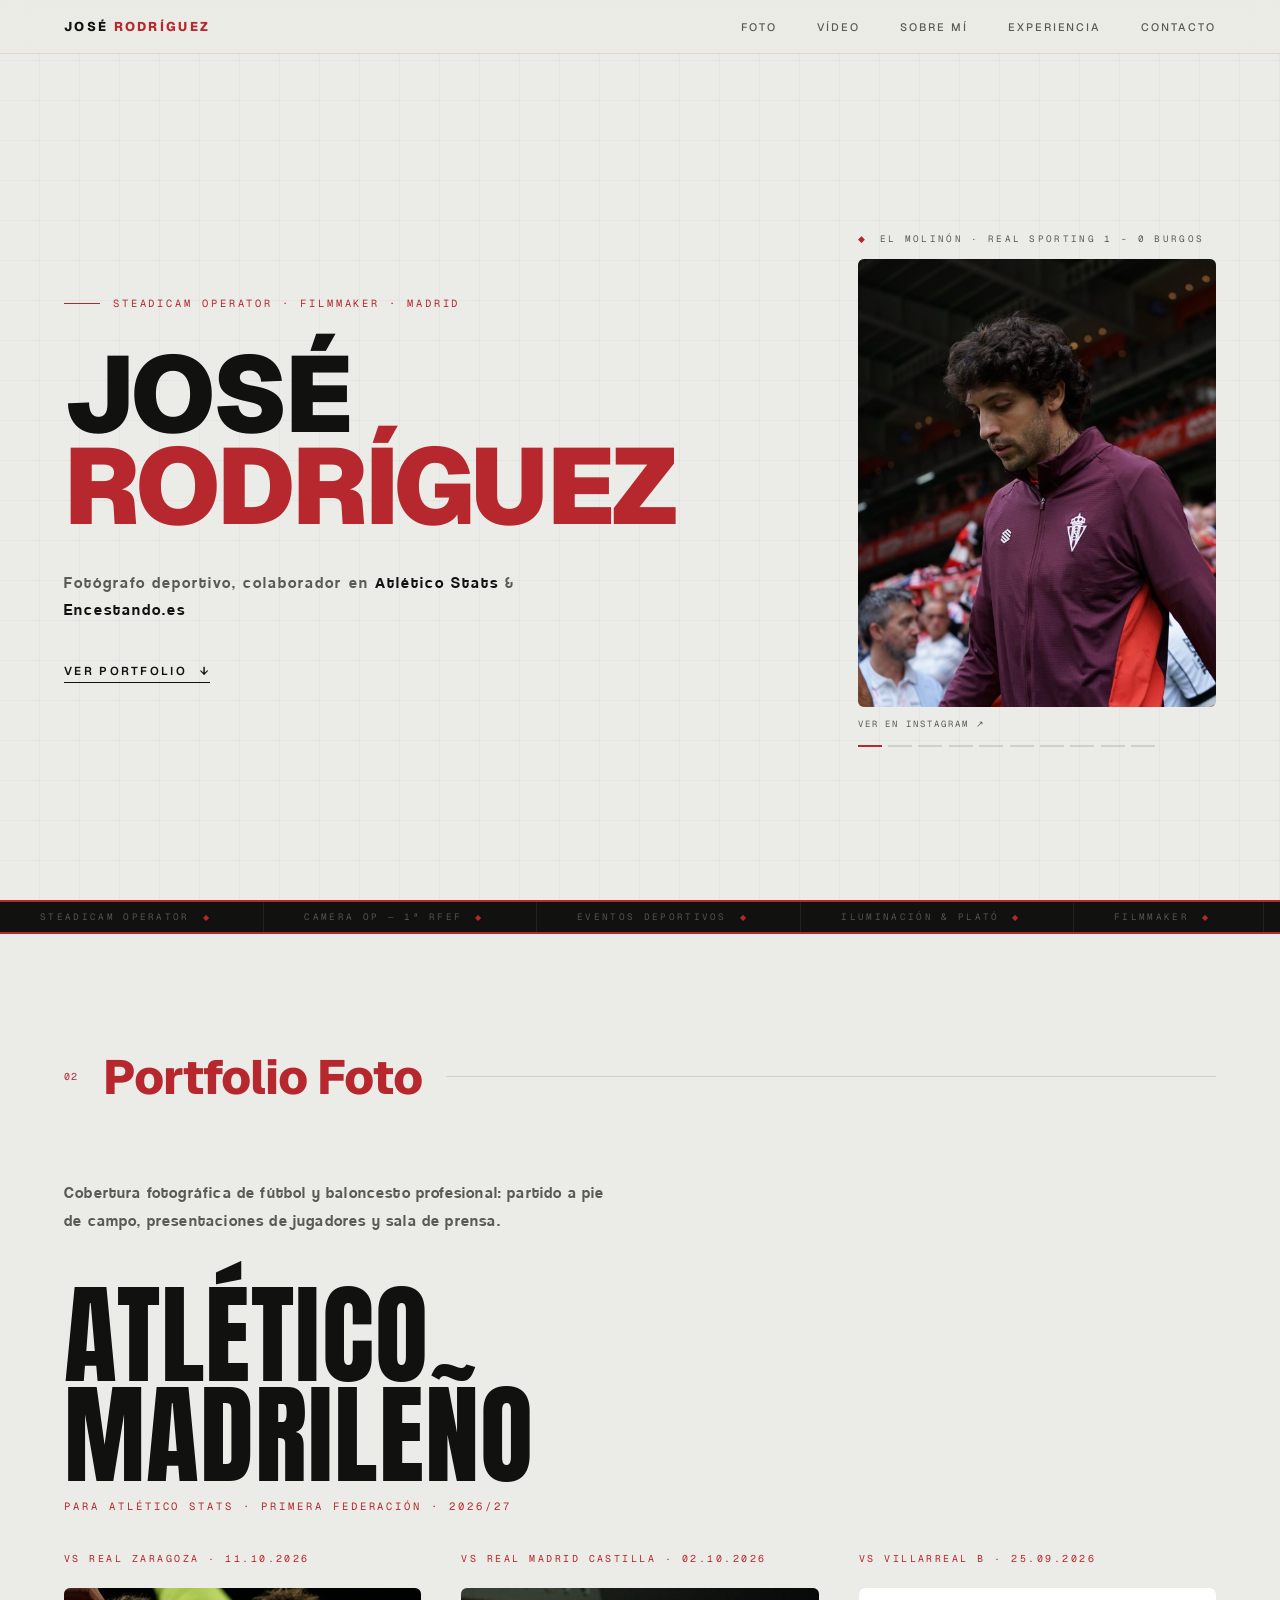
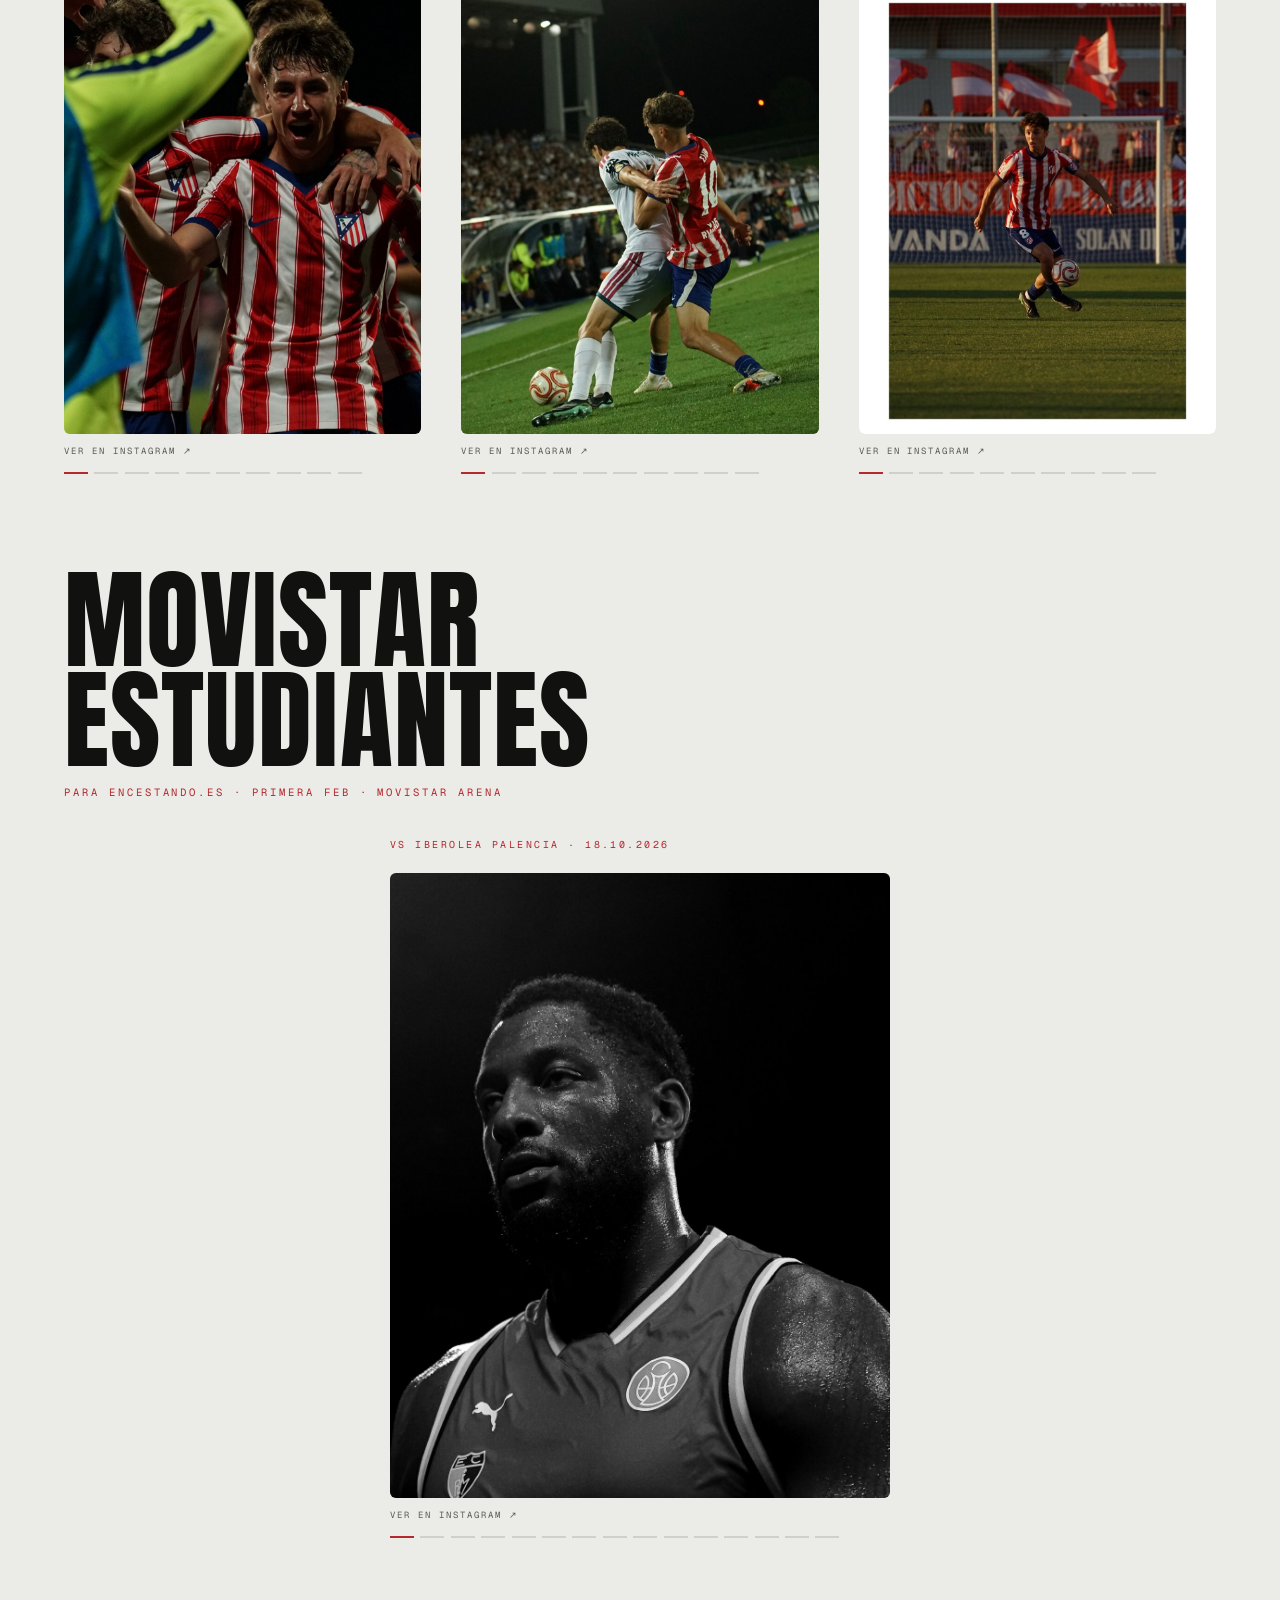
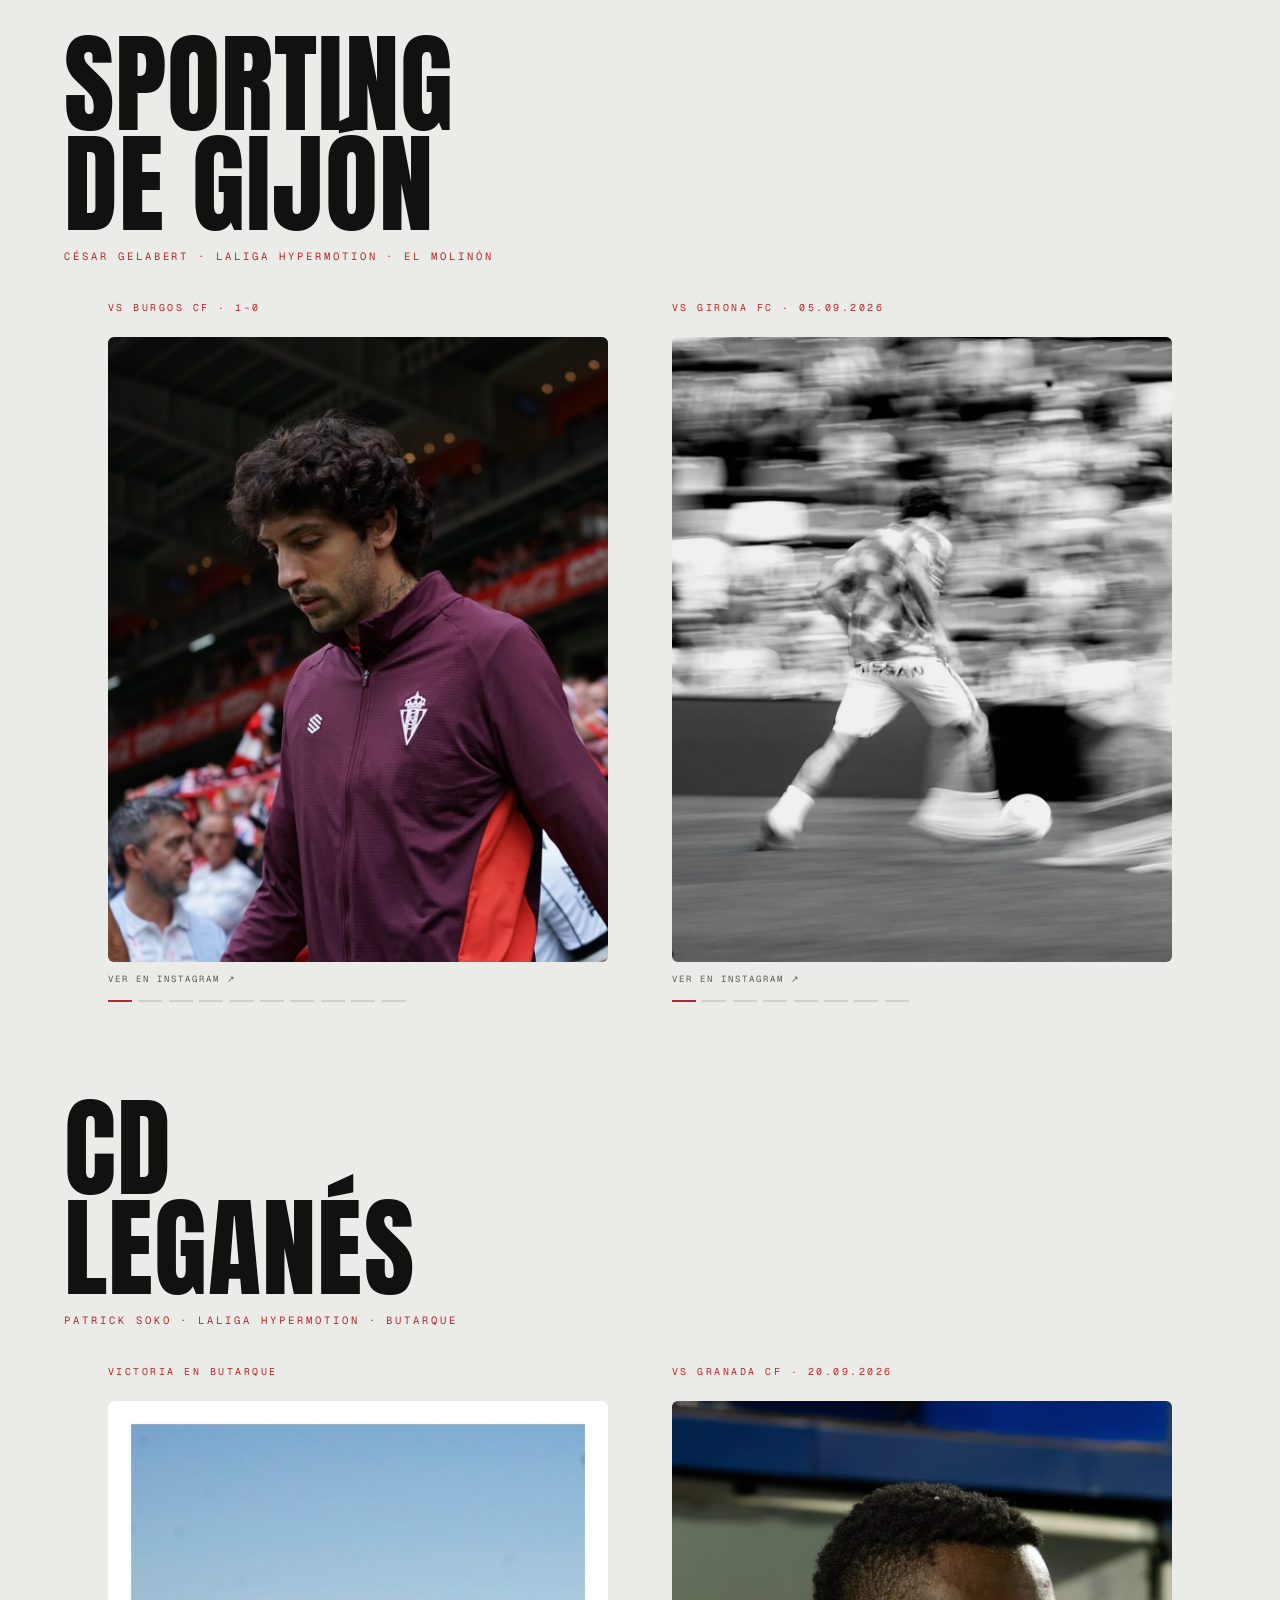
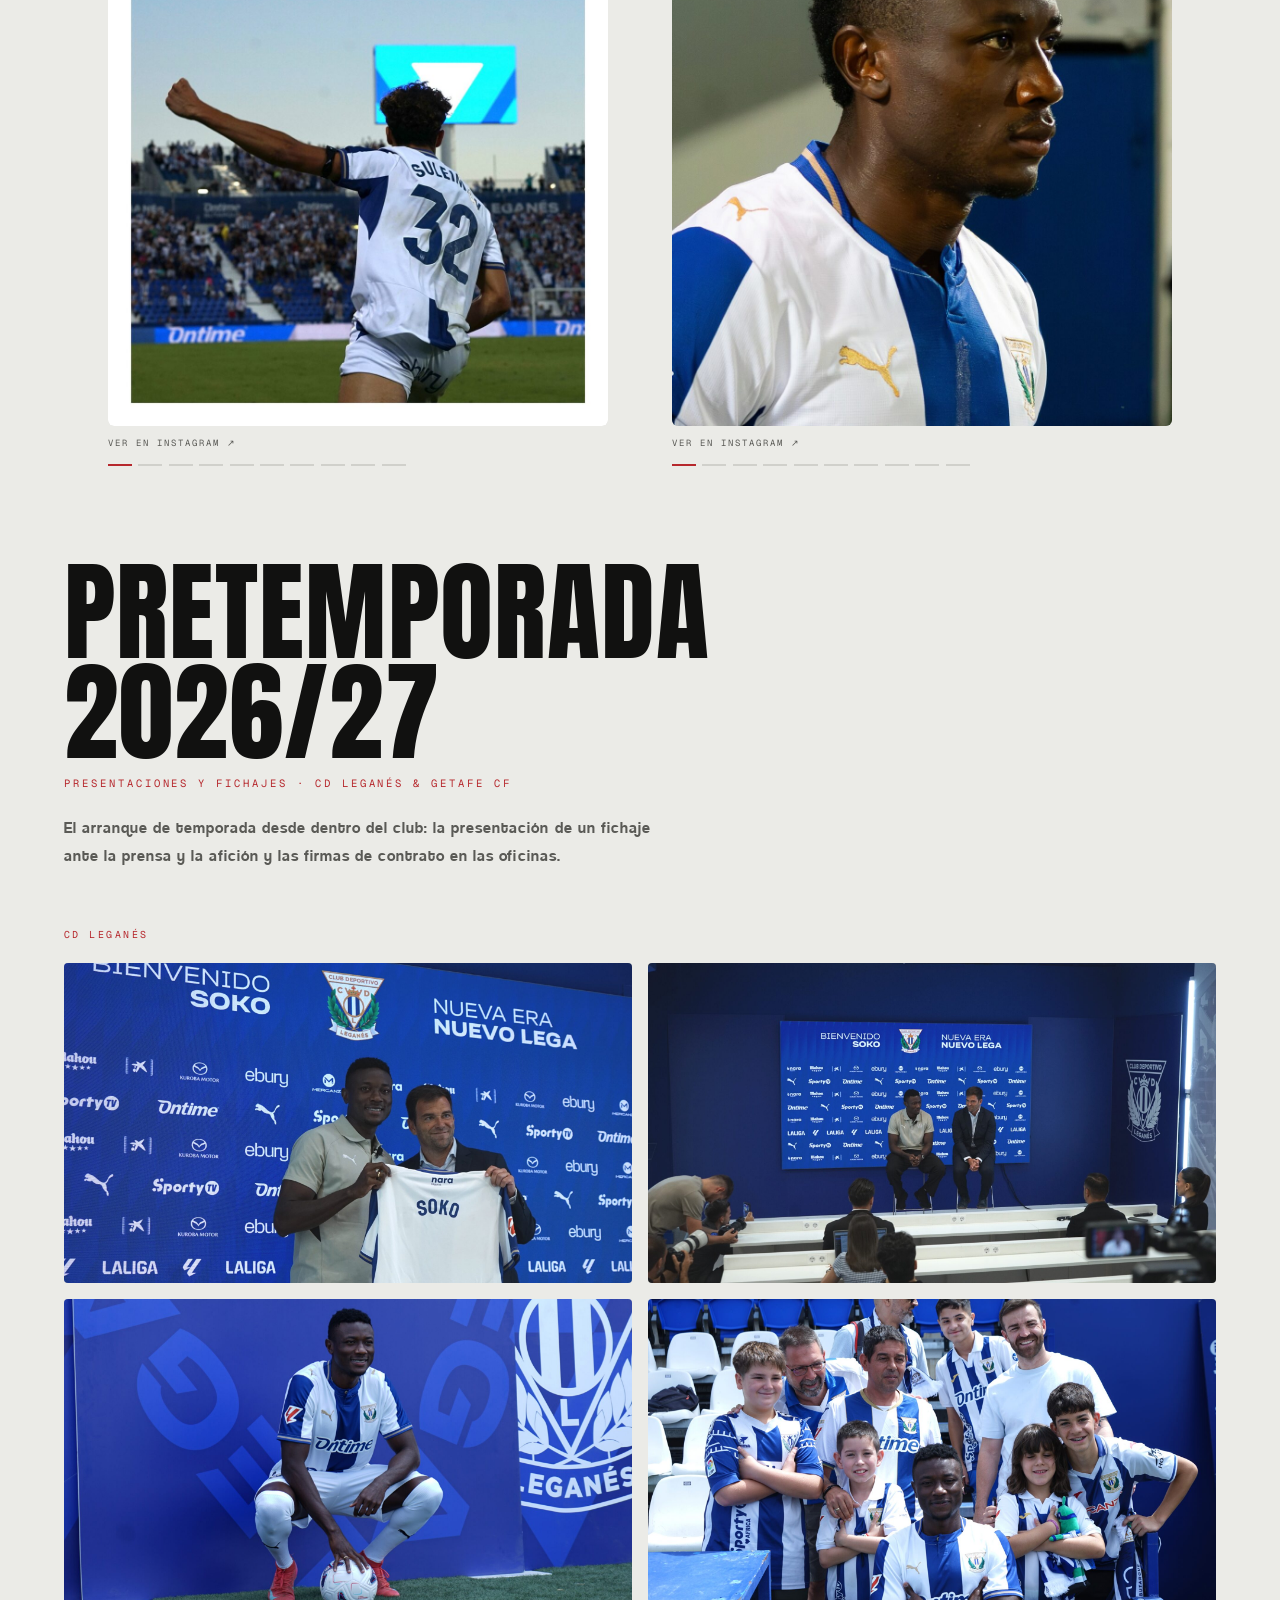
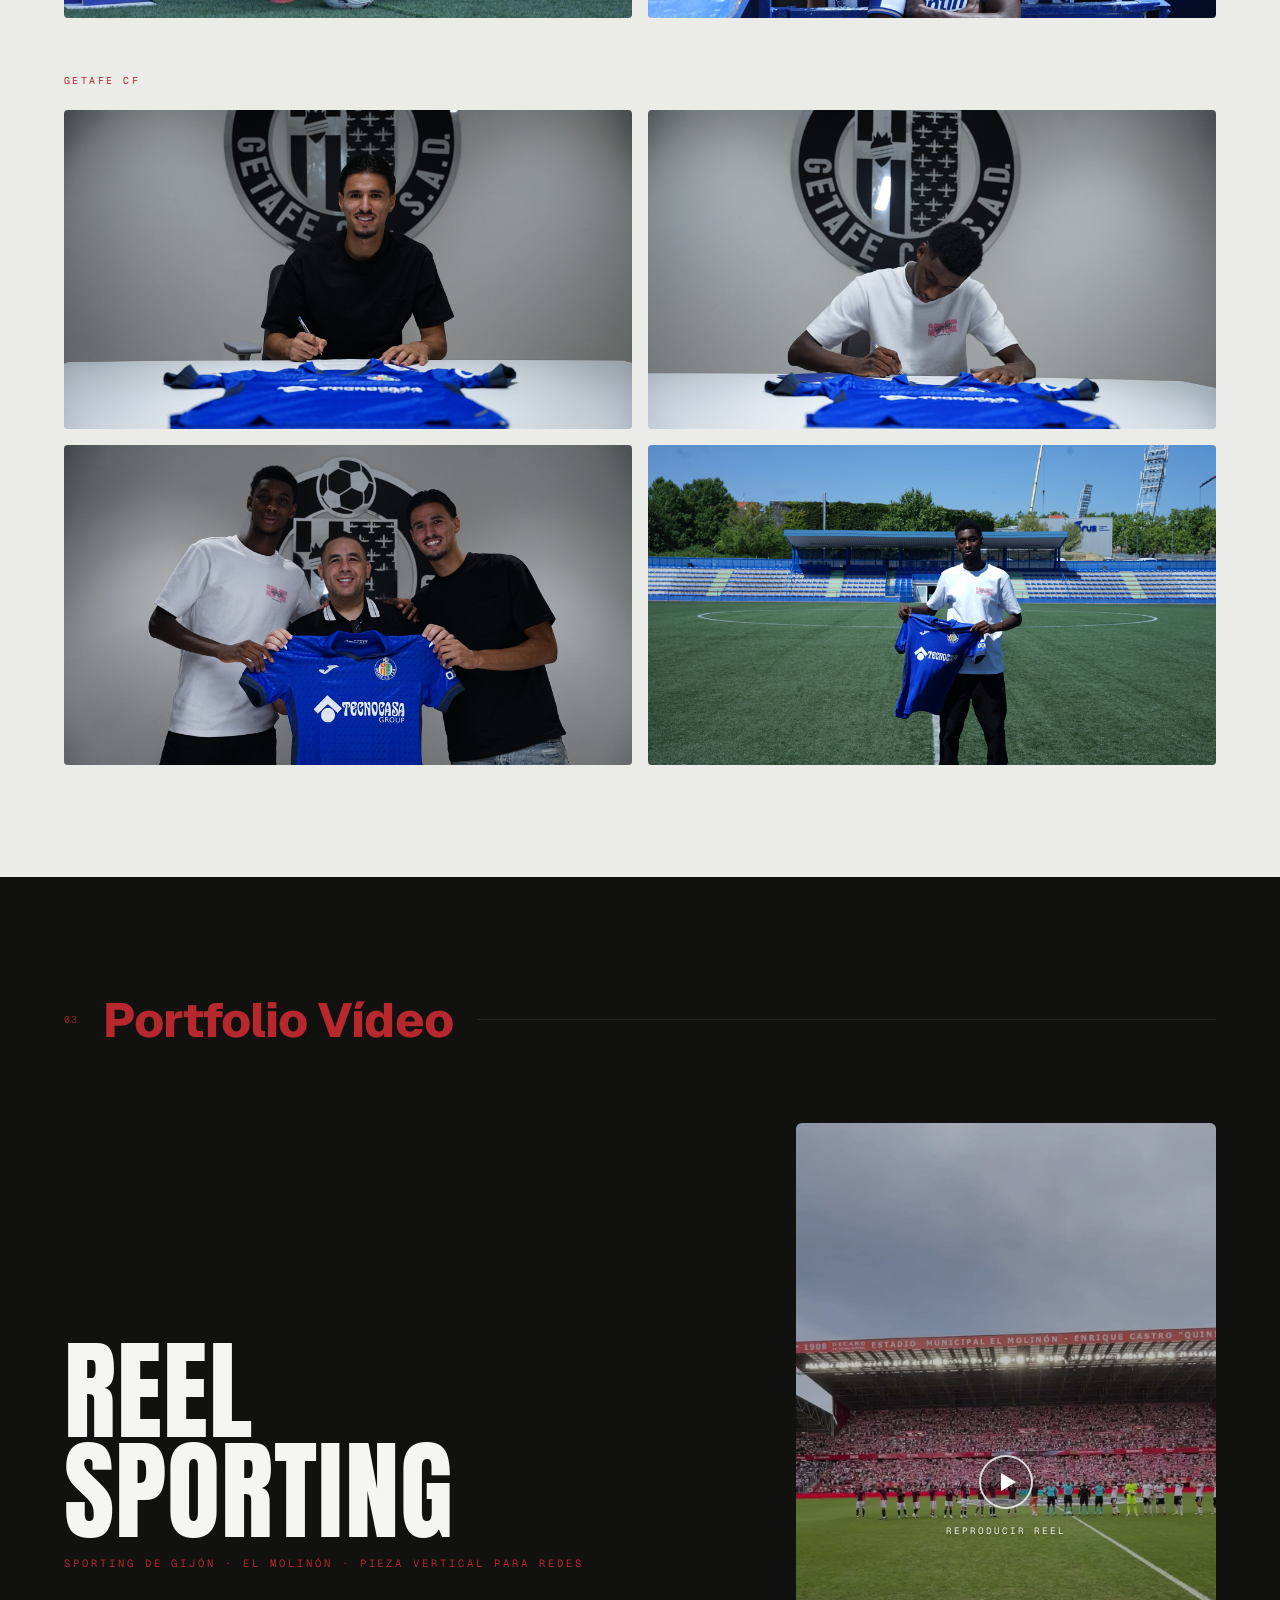
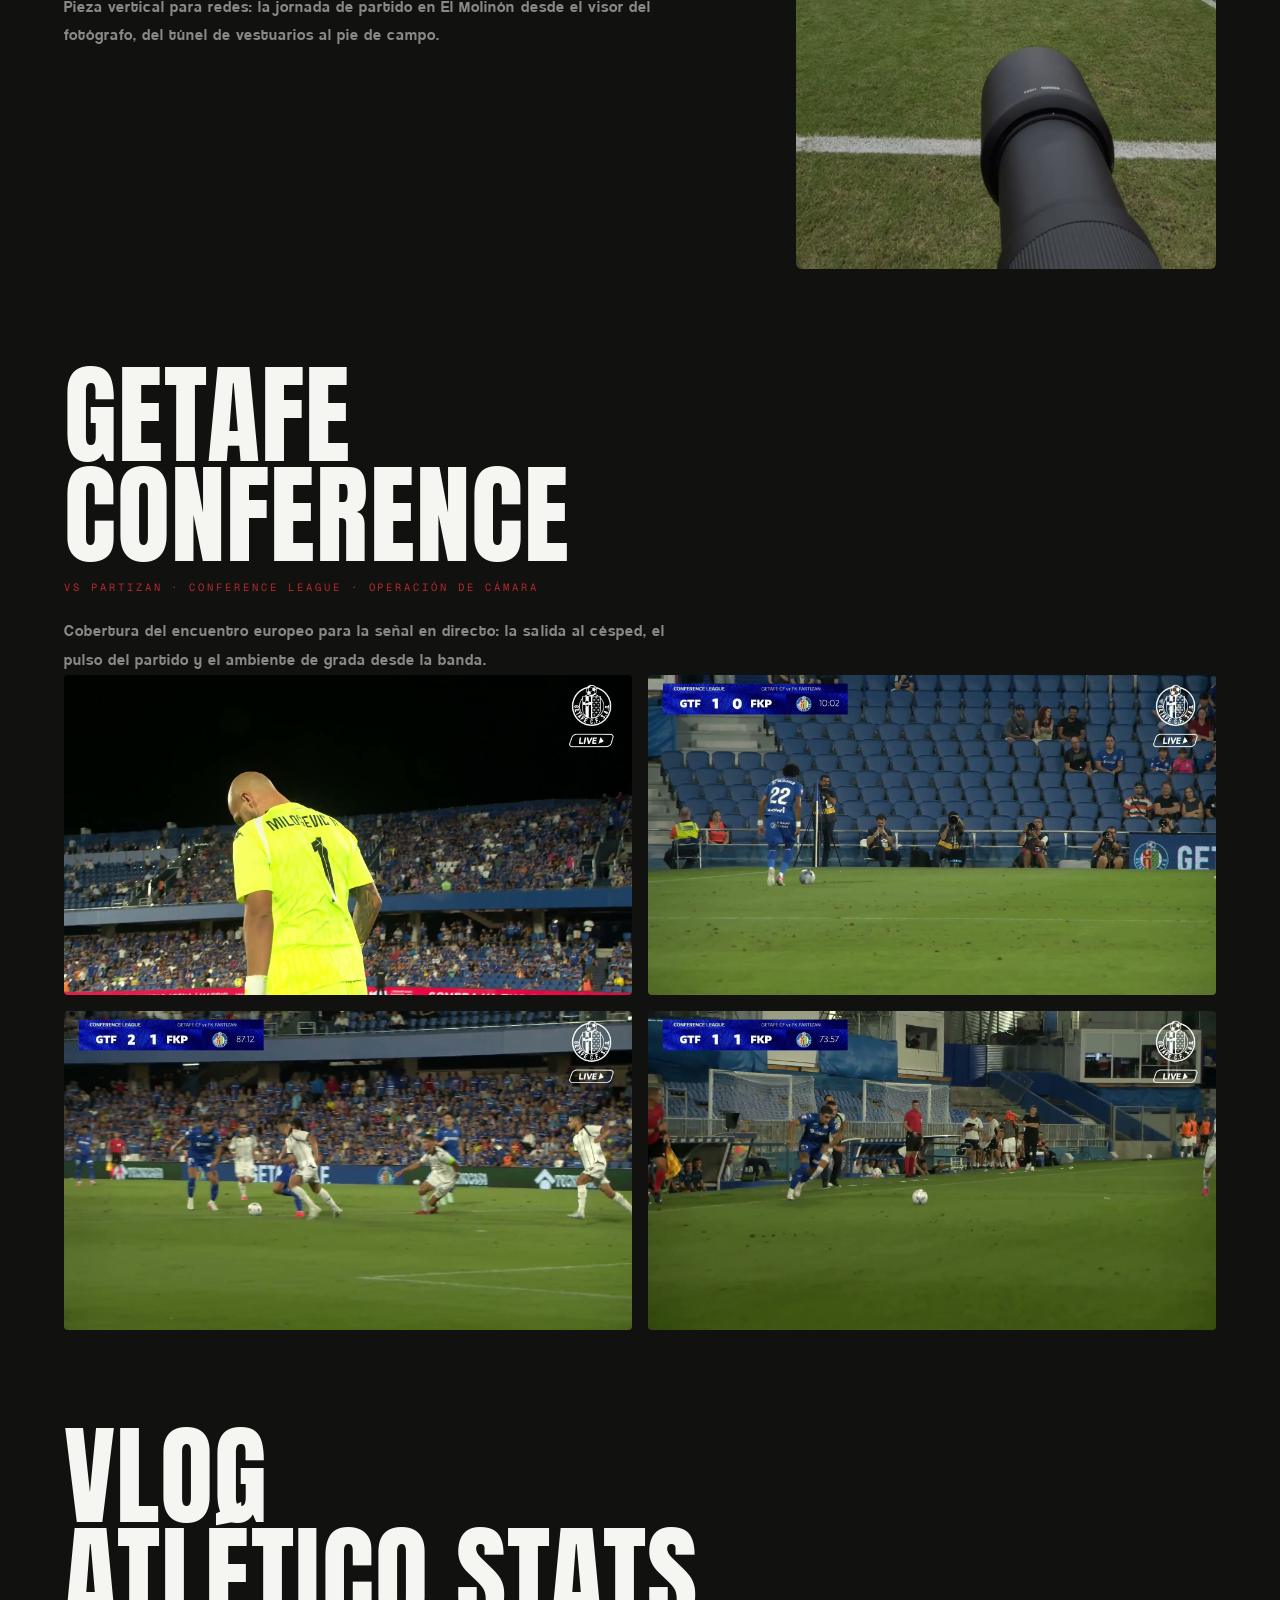
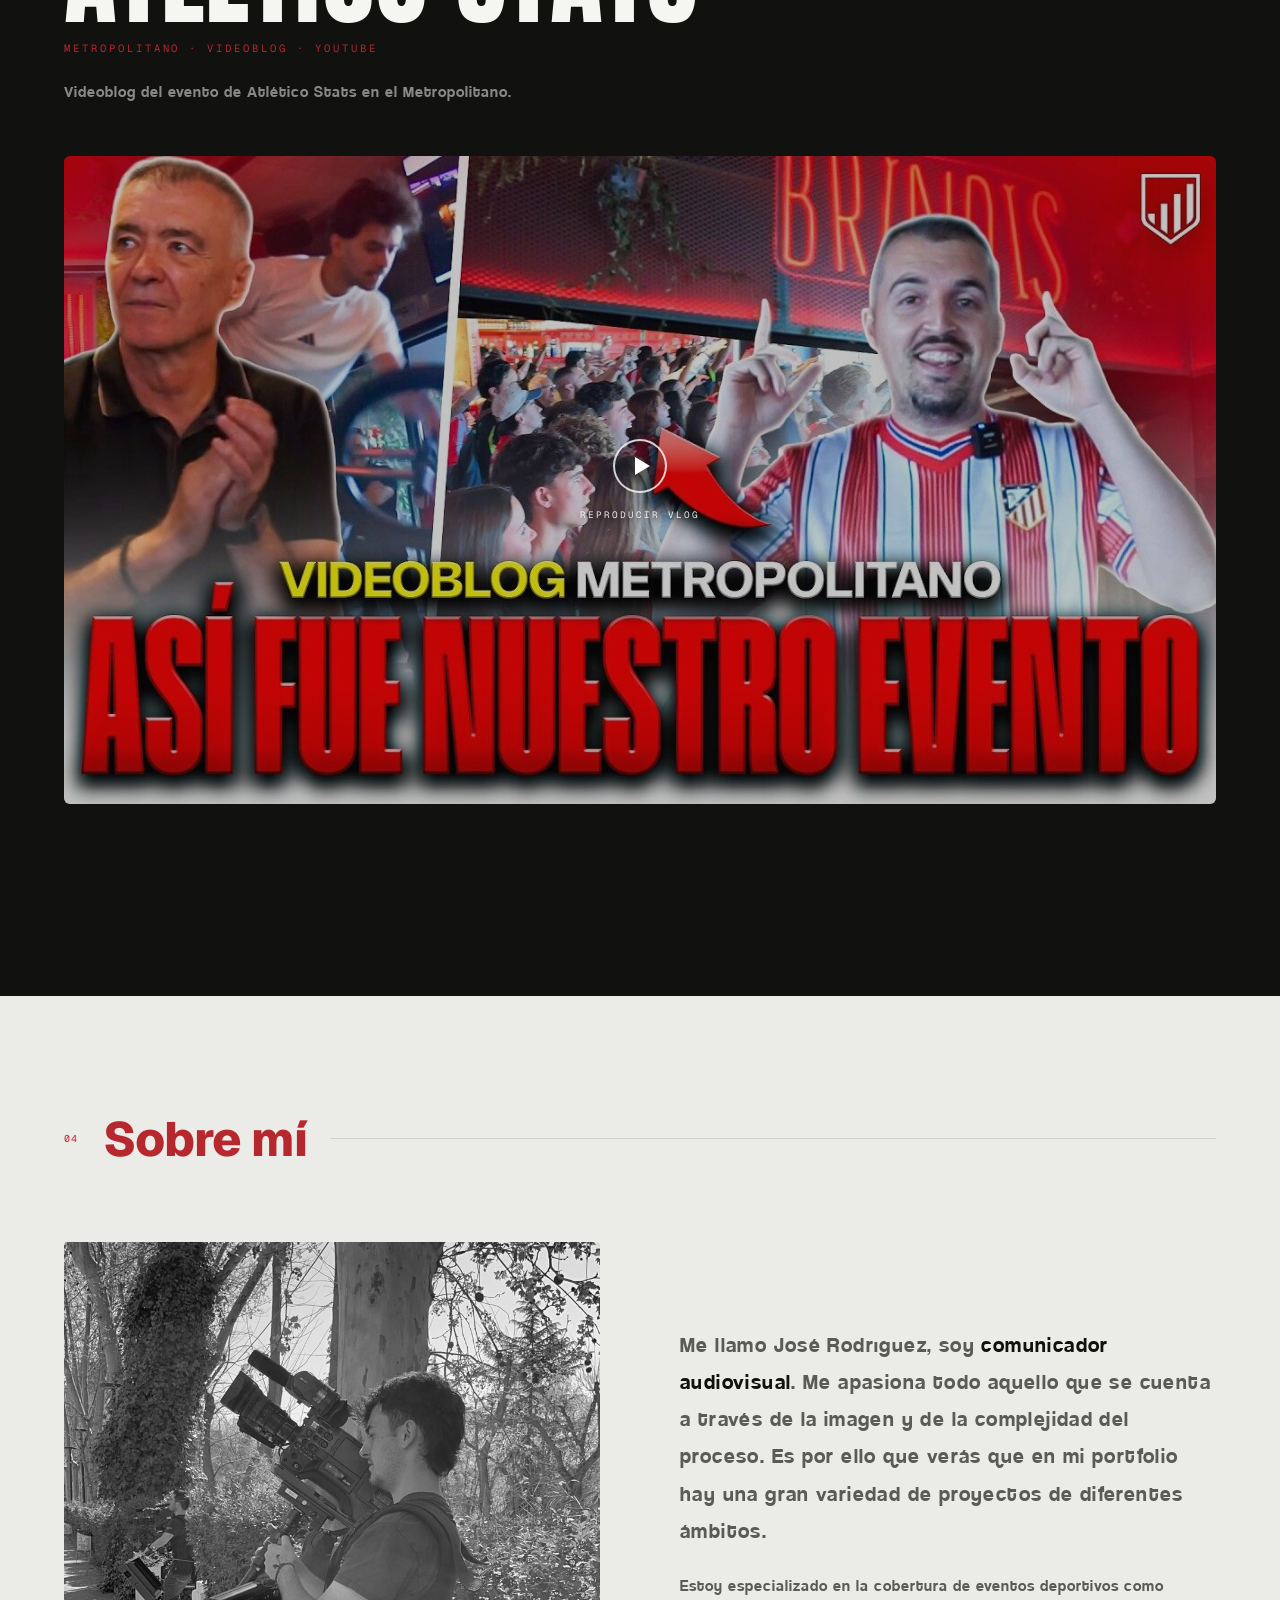
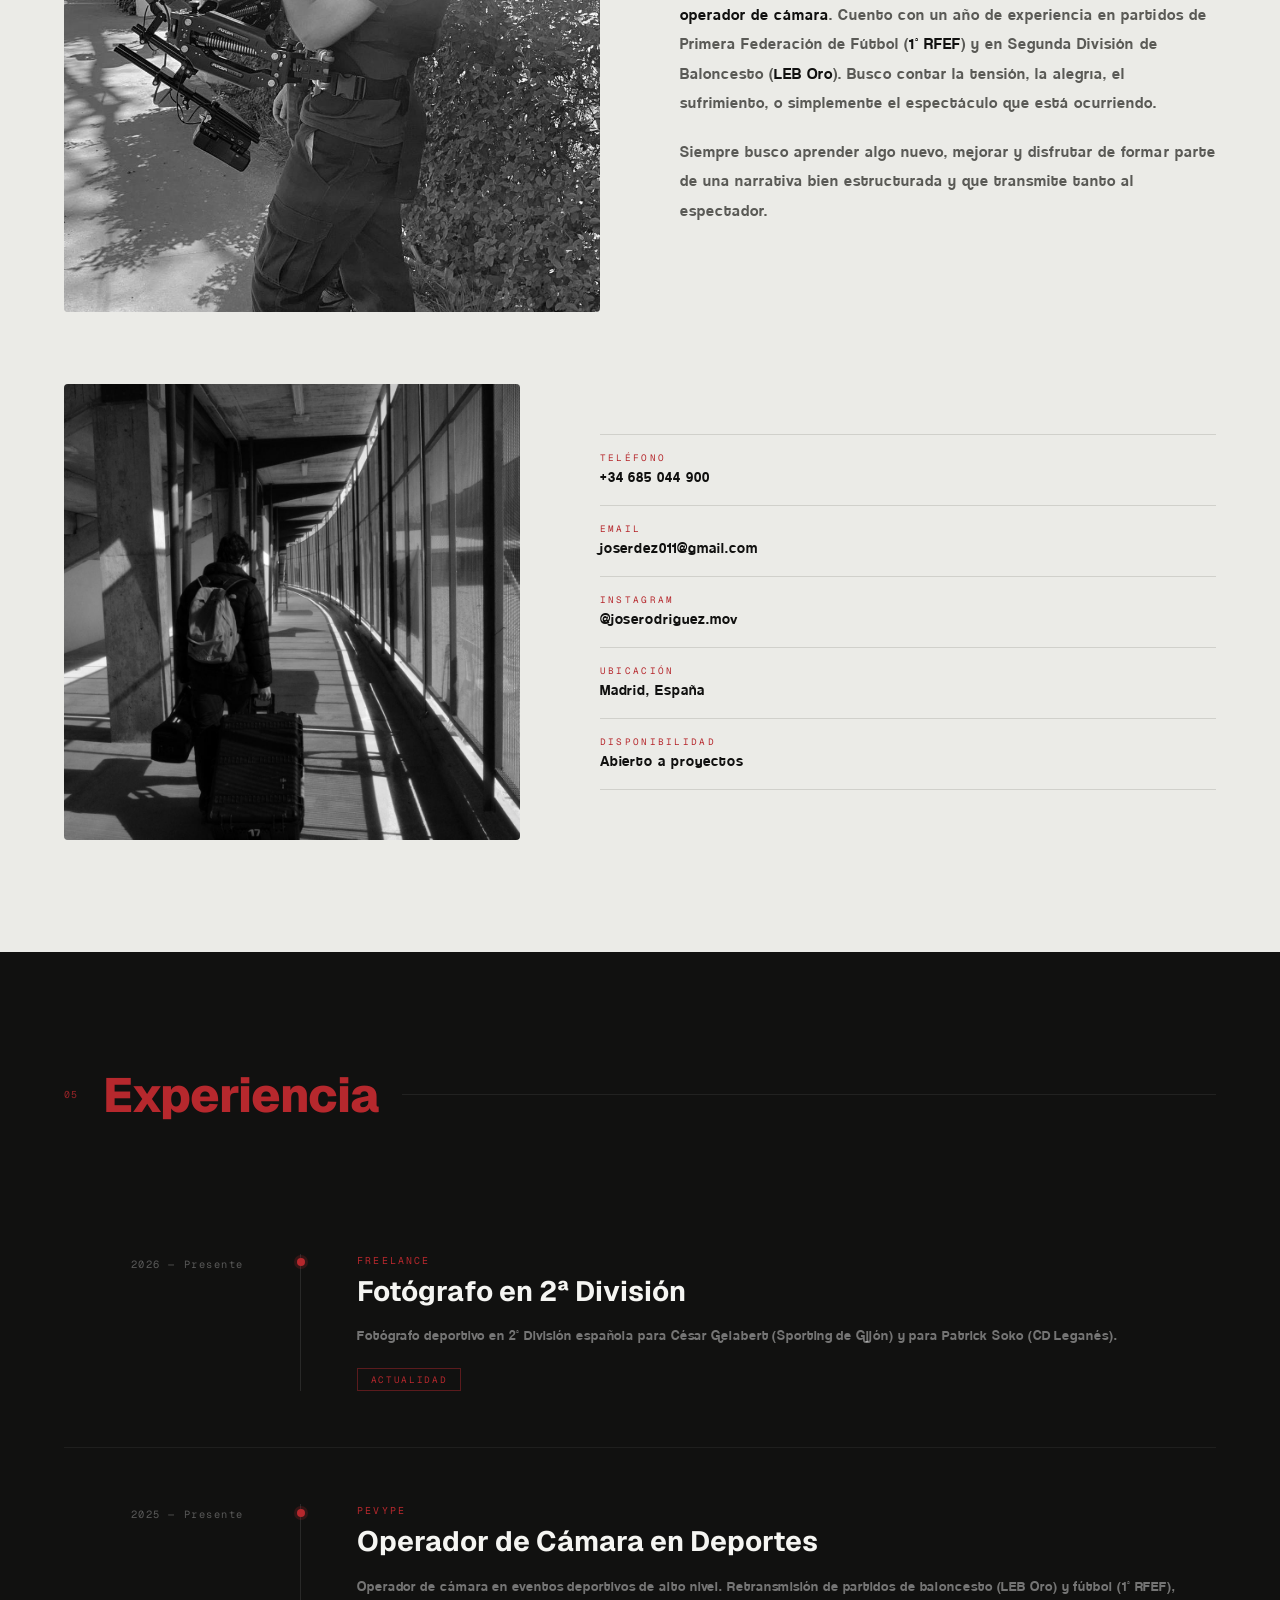
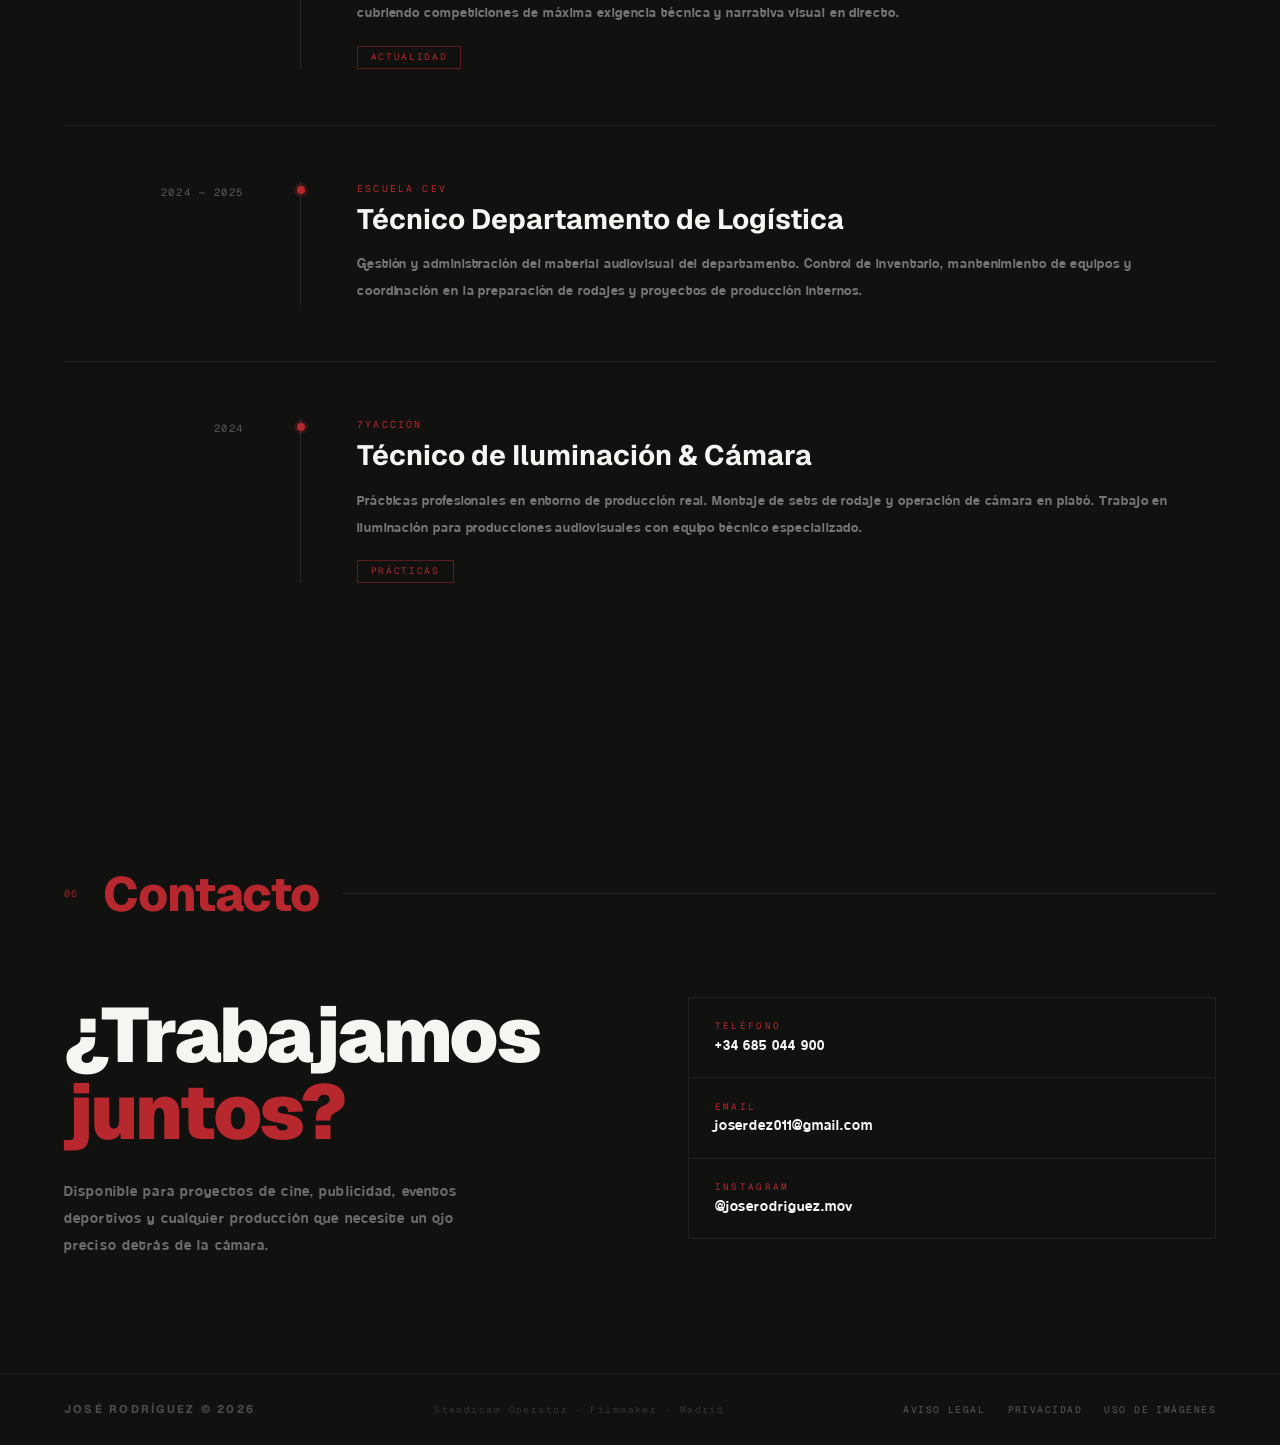
==== commit f3d2925e: "Añade Movistar Estudiantes al portfolio de foto Post de baloncesto para Encestando.es (vs Iberolea P" ====
--- a/index.html
+++ b/index.html
@@ -536,6 +536,7 @@
     .post-pair { display: grid; grid-template-columns: repeat(2, minmax(0, 500px)); gap: 4rem; justify-content: center; }
     .post-pair .pf-cat { margin-top: 2.5rem; }
     .post-pair--trio { grid-template-columns: repeat(3, minmax(0, 420px)); gap: 2.5rem; }
+    .post-pair--solo { grid-template-columns: minmax(0, 500px); }
     .pf-cat a { color: inherit; text-underline-offset: 3px; }
     /* Etiqueta de categoría: separa el portfolio de foto por reportaje
        (CD Leganés, Getafe CF) en lugar de mezclarlo todo. */
@@ -1038,7 +1039,7 @@
     <div class="s-rule"></div>
   </div>
 
-  <p class="pf-intro">Cobertura fotográfica de fútbol profesional: partido a pie de campo, presentaciones de jugadores y sala de prensa.</p>
+  <p class="pf-intro">Cobertura fotográfica de fútbol y baloncesto profesional: partido a pie de campo, presentaciones de jugadores y sala de prensa.</p>
 
   <!-- ── POSTS DE INSTAGRAM POR CLUB ─────────────────────────────────────────
        Cada post es un carrusel igual que el de portada (flechas, puntos, pase
@@ -1152,6 +1153,59 @@
         <button class="hc-dot" type="button" aria-label="Ir a la fotografía 8 de 10"></button>
         <button class="hc-dot" type="button" aria-label="Ir a la fotografía 9 de 10"></button>
         <button class="hc-dot" type="button" aria-label="Ir a la fotografía 10 de 10"></button>
+      </div>
+    </div>
+  </div>
+
+  <!-- Movistar Estudiantes: baloncesto, post para Encestando.es. Un solo
+       carrusel, centrado. -->
+  <div class="vfeat" style="margin-top: 6rem;">
+    <h3 class="vfeat-title">Movistar<br>Estudiantes<span>Para Encestando.es · Primera FEB · Movistar Arena</span></h3>
+  </div>
+
+  <div class="post-pair post-pair--solo">
+    <div class="hero-carousel" aria-roledescription="carrusel" aria-label="Movistar Estudiantes — Iberolea Palencia">
+      <p class="pf-cat">vs Iberolea Palencia · 18.10.2026</p>
+      <div class="hc-frame">
+        <a class="hc-link" href="https://www.instagram.com/p/Deq_iP9jb80/" target="_blank" rel="noopener" aria-label="Ver la publicación completa en Instagram">
+          <div class="hc-stage">
+            <img class="hc-slide is-active" src="resources/fotografias/estudiantes-palencia-01.jpg" alt="Movistar Estudiantes — Iberolea Palencia, fotografía 1 de 15" loading="lazy">
+            <img class="hc-slide" src="resources/fotografias/estudiantes-palencia-02.jpg" alt="Movistar Estudiantes — Iberolea Palencia, fotografía 2 de 15" loading="lazy">
+            <img class="hc-slide" src="resources/fotografias/estudiantes-palencia-03.jpg" alt="Movistar Estudiantes — Iberolea Palencia, fotografía 3 de 15" loading="lazy">
+            <img class="hc-slide" src="resources/fotografias/estudiantes-palencia-04.jpg" alt="Movistar Estudiantes — Iberolea Palencia, fotografía 4 de 15" loading="lazy">
+            <img class="hc-slide" src="resources/fotografias/estudiantes-palencia-05.jpg" alt="Movistar Estudiantes — Iberolea Palencia, fotografía 5 de 15" loading="lazy">
+            <img class="hc-slide" src="resources/fotografias/estudiantes-palencia-06.jpg" alt="Movistar Estudiantes — Iberolea Palencia, fotografía 6 de 15" loading="lazy">
+            <img class="hc-slide" src="resources/fotografias/estudiantes-palencia-07.jpg" alt="Movistar Estudiantes — Iberolea Palencia, fotografía 7 de 15" loading="lazy">
+            <img class="hc-slide" src="resources/fotografias/estudiantes-palencia-08.jpg" alt="Movistar Estudiantes — Iberolea Palencia, fotografía 8 de 15" loading="lazy">
+            <img class="hc-slide" src="resources/fotografias/estudiantes-palencia-09.jpg" alt="Movistar Estudiantes — Iberolea Palencia, fotografía 9 de 15" loading="lazy">
+            <img class="hc-slide" src="resources/fotografias/estudiantes-palencia-10.jpg" alt="Movistar Estudiantes — Iberolea Palencia, fotografía 10 de 15" loading="lazy">
+            <img class="hc-slide" src="resources/fotografias/estudiantes-palencia-11.jpg" alt="Movistar Estudiantes — Iberolea Palencia, fotografía 11 de 15" loading="lazy">
+            <img class="hc-slide" src="resources/fotografias/estudiantes-palencia-12.jpg" alt="Movistar Estudiantes — Iberolea Palencia, fotografía 12 de 15" loading="lazy">
+            <img class="hc-slide" src="resources/fotografias/estudiantes-palencia-13.jpg" alt="Movistar Estudiantes — Iberolea Palencia, fotografía 13 de 15" loading="lazy">
+            <img class="hc-slide" src="resources/fotografias/estudiantes-palencia-14.jpg" alt="Movistar Estudiantes — Iberolea Palencia, fotografía 14 de 15" loading="lazy">
+            <img class="hc-slide" src="resources/fotografias/estudiantes-palencia-15.jpg" alt="Movistar Estudiantes — Iberolea Palencia, fotografía 15 de 15" loading="lazy">
+          </div>
+        </a>
+        <button class="hc-arrow hc-prev" type="button" aria-label="Fotografía anterior">‹</button>
+        <button class="hc-arrow hc-next" type="button" aria-label="Fotografía siguiente">›</button>
+      </div>
+      <a class="hc-hint" href="https://www.instagram.com/p/Deq_iP9jb80/" target="_blank" rel="noopener">Ver en Instagram ↗</a>
+      <div class="hc-dots">
+        <button class="hc-dot is-active" type="button" aria-label="Ir a la fotografía 1 de 15"></button>
+        <button class="hc-dot" type="button" aria-label="Ir a la fotografía 2 de 15"></button>
+        <button class="hc-dot" type="button" aria-label="Ir a la fotografía 3 de 15"></button>
+        <button class="hc-dot" type="button" aria-label="Ir a la fotografía 4 de 15"></button>
+        <button class="hc-dot" type="button" aria-label="Ir a la fotografía 5 de 15"></button>
+        <button class="hc-dot" type="button" aria-label="Ir a la fotografía 6 de 15"></button>
+        <button class="hc-dot" type="button" aria-label="Ir a la fotografía 7 de 15"></button>
+        <button class="hc-dot" type="button" aria-label="Ir a la fotografía 8 de 15"></button>
+        <button class="hc-dot" type="button" aria-label="Ir a la fotografía 9 de 15"></button>
+        <button class="hc-dot" type="button" aria-label="Ir a la fotografía 10 de 15"></button>
+        <button class="hc-dot" type="button" aria-label="Ir a la fotografía 11 de 15"></button>
+        <button class="hc-dot" type="button" aria-label="Ir a la fotografía 12 de 15"></button>
+        <button class="hc-dot" type="button" aria-label="Ir a la fotografía 13 de 15"></button>
+        <button class="hc-dot" type="button" aria-label="Ir a la fotografía 14 de 15"></button>
+        <button class="hc-dot" type="button" aria-label="Ir a la fotografía 15 de 15"></button>
       </div>
     </div>
   </div>
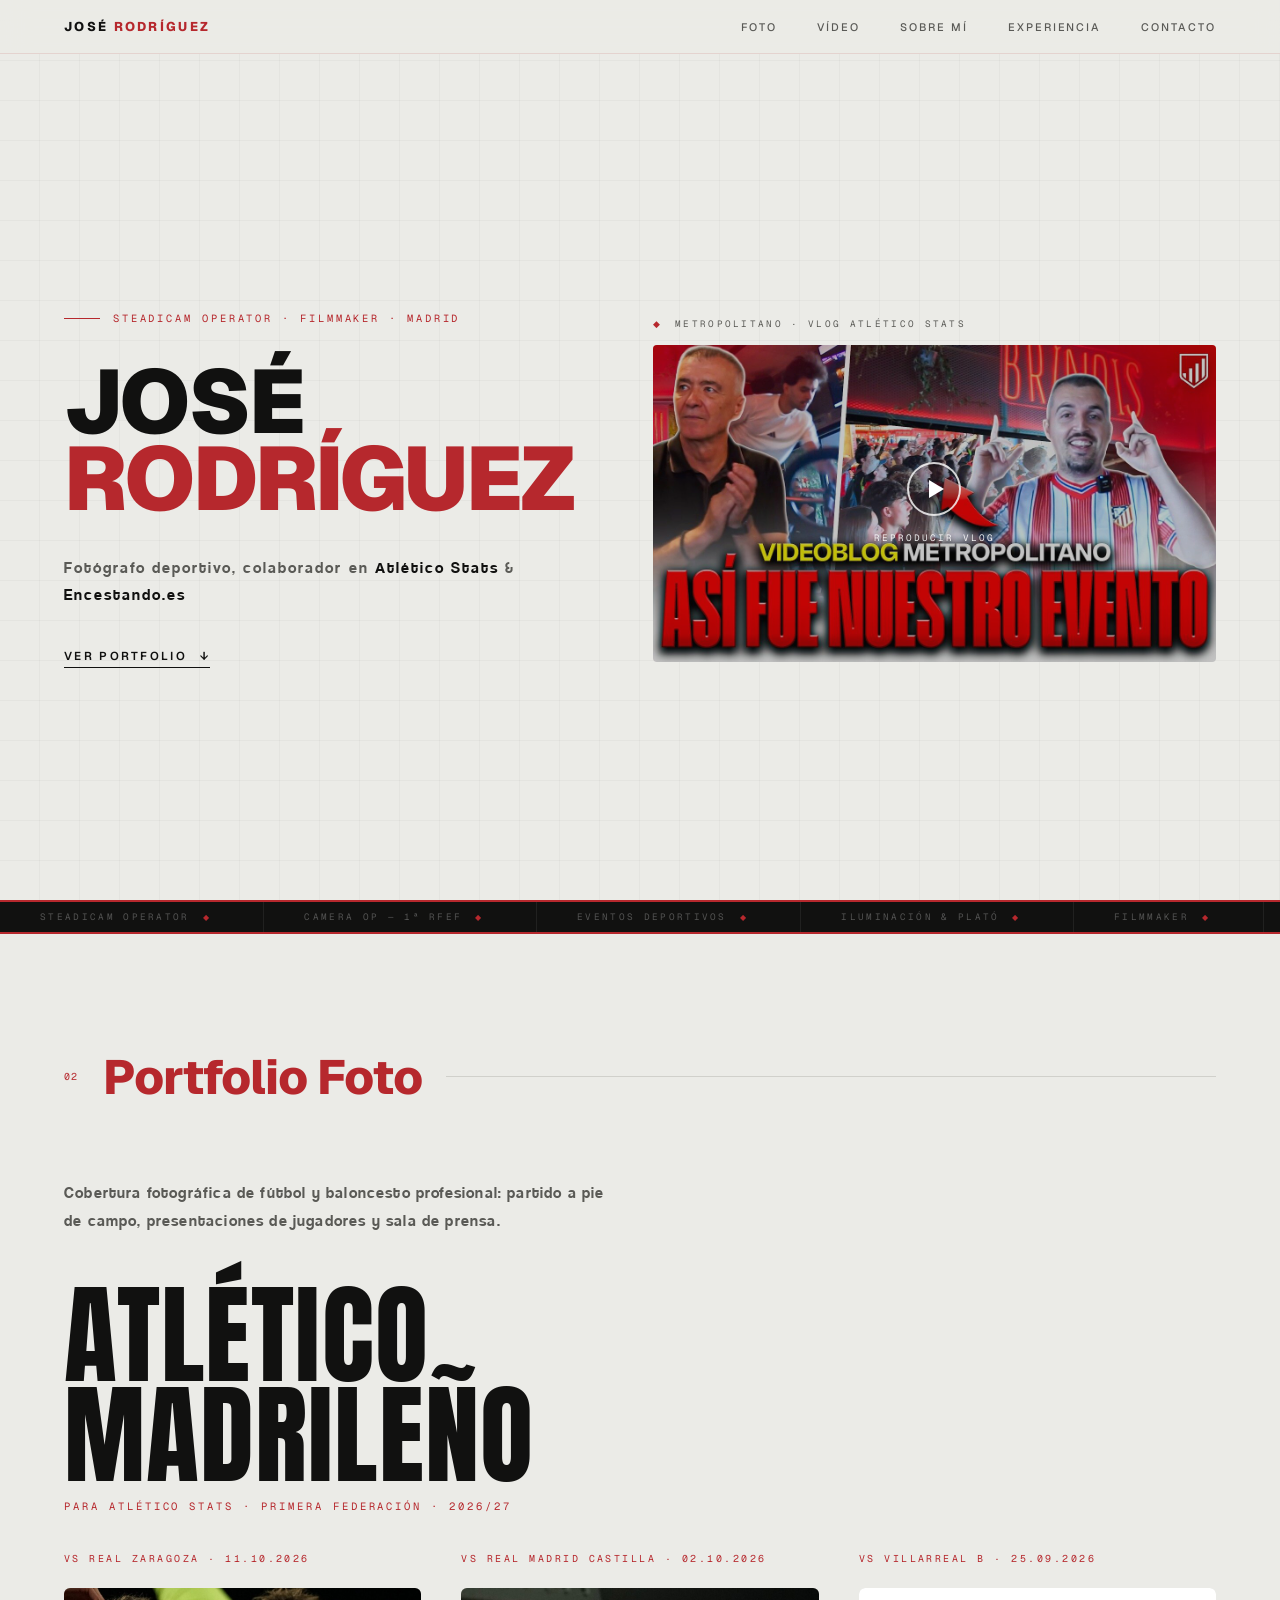
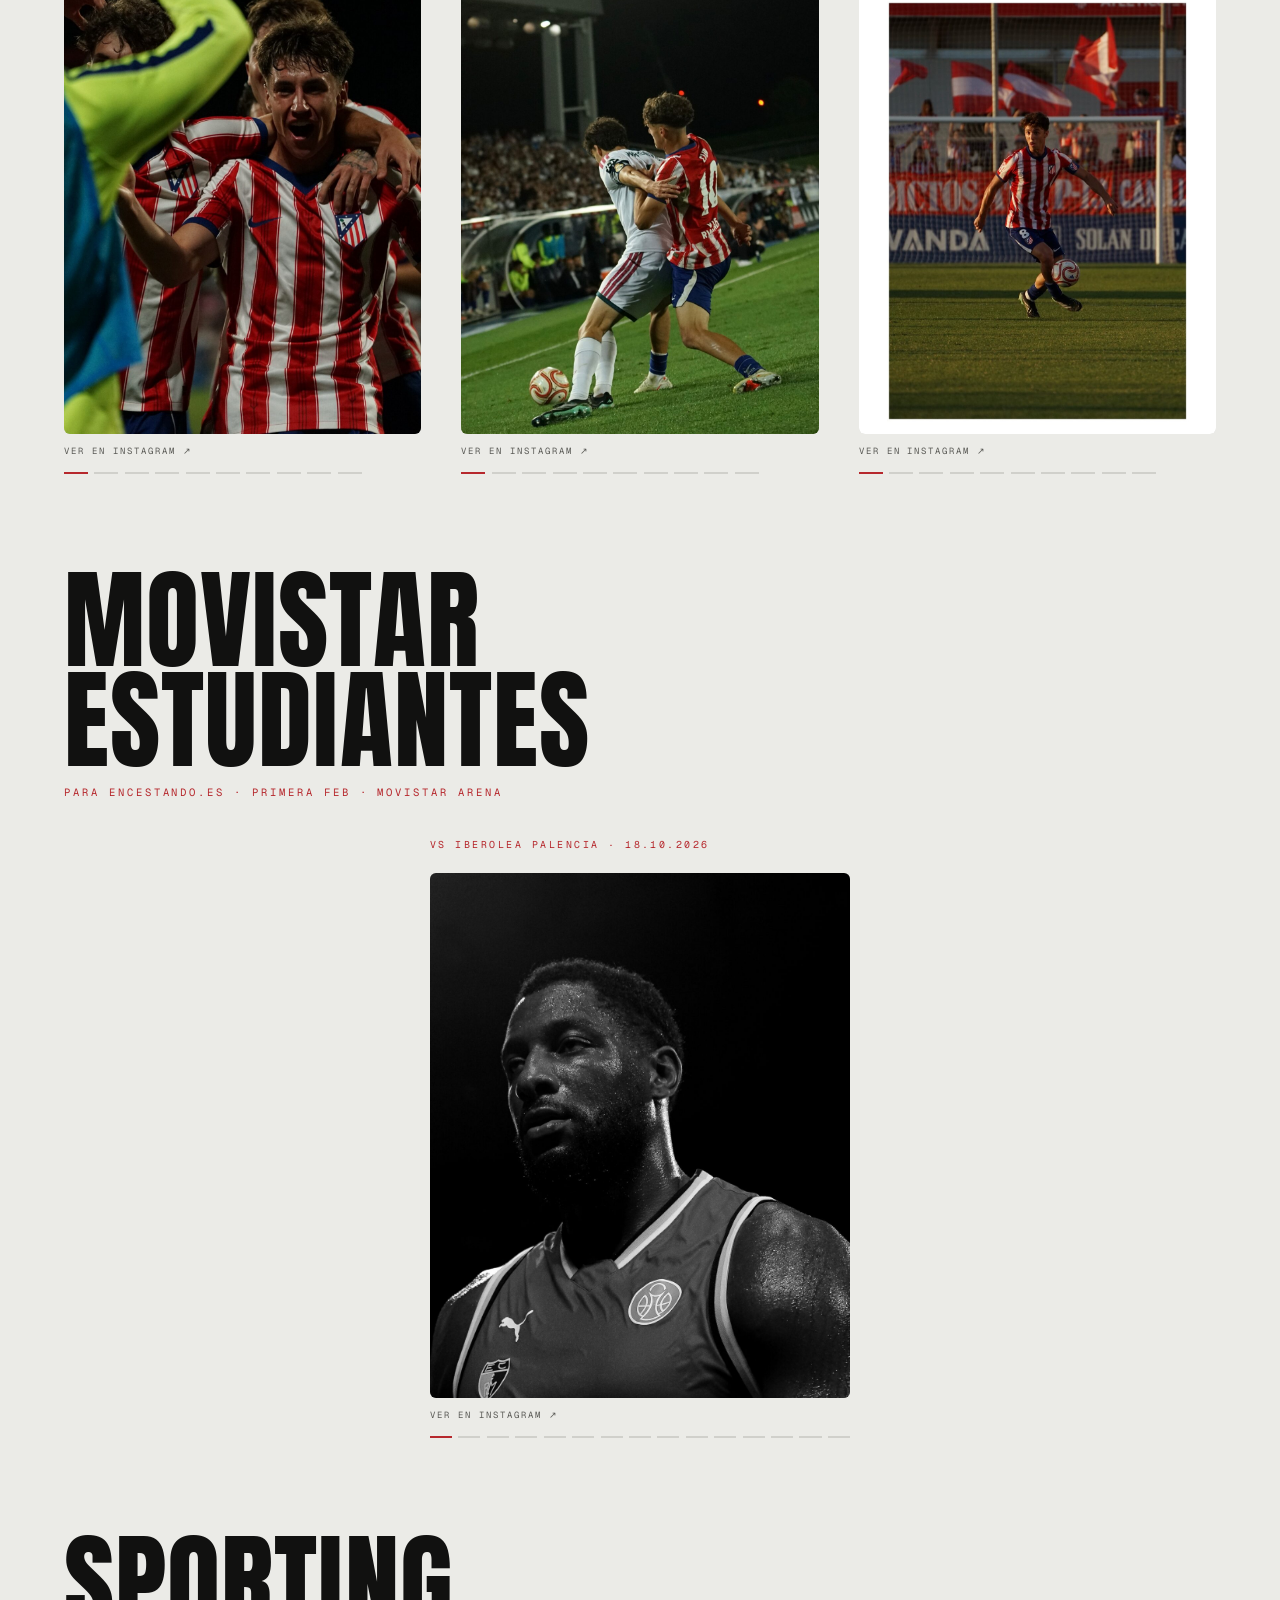
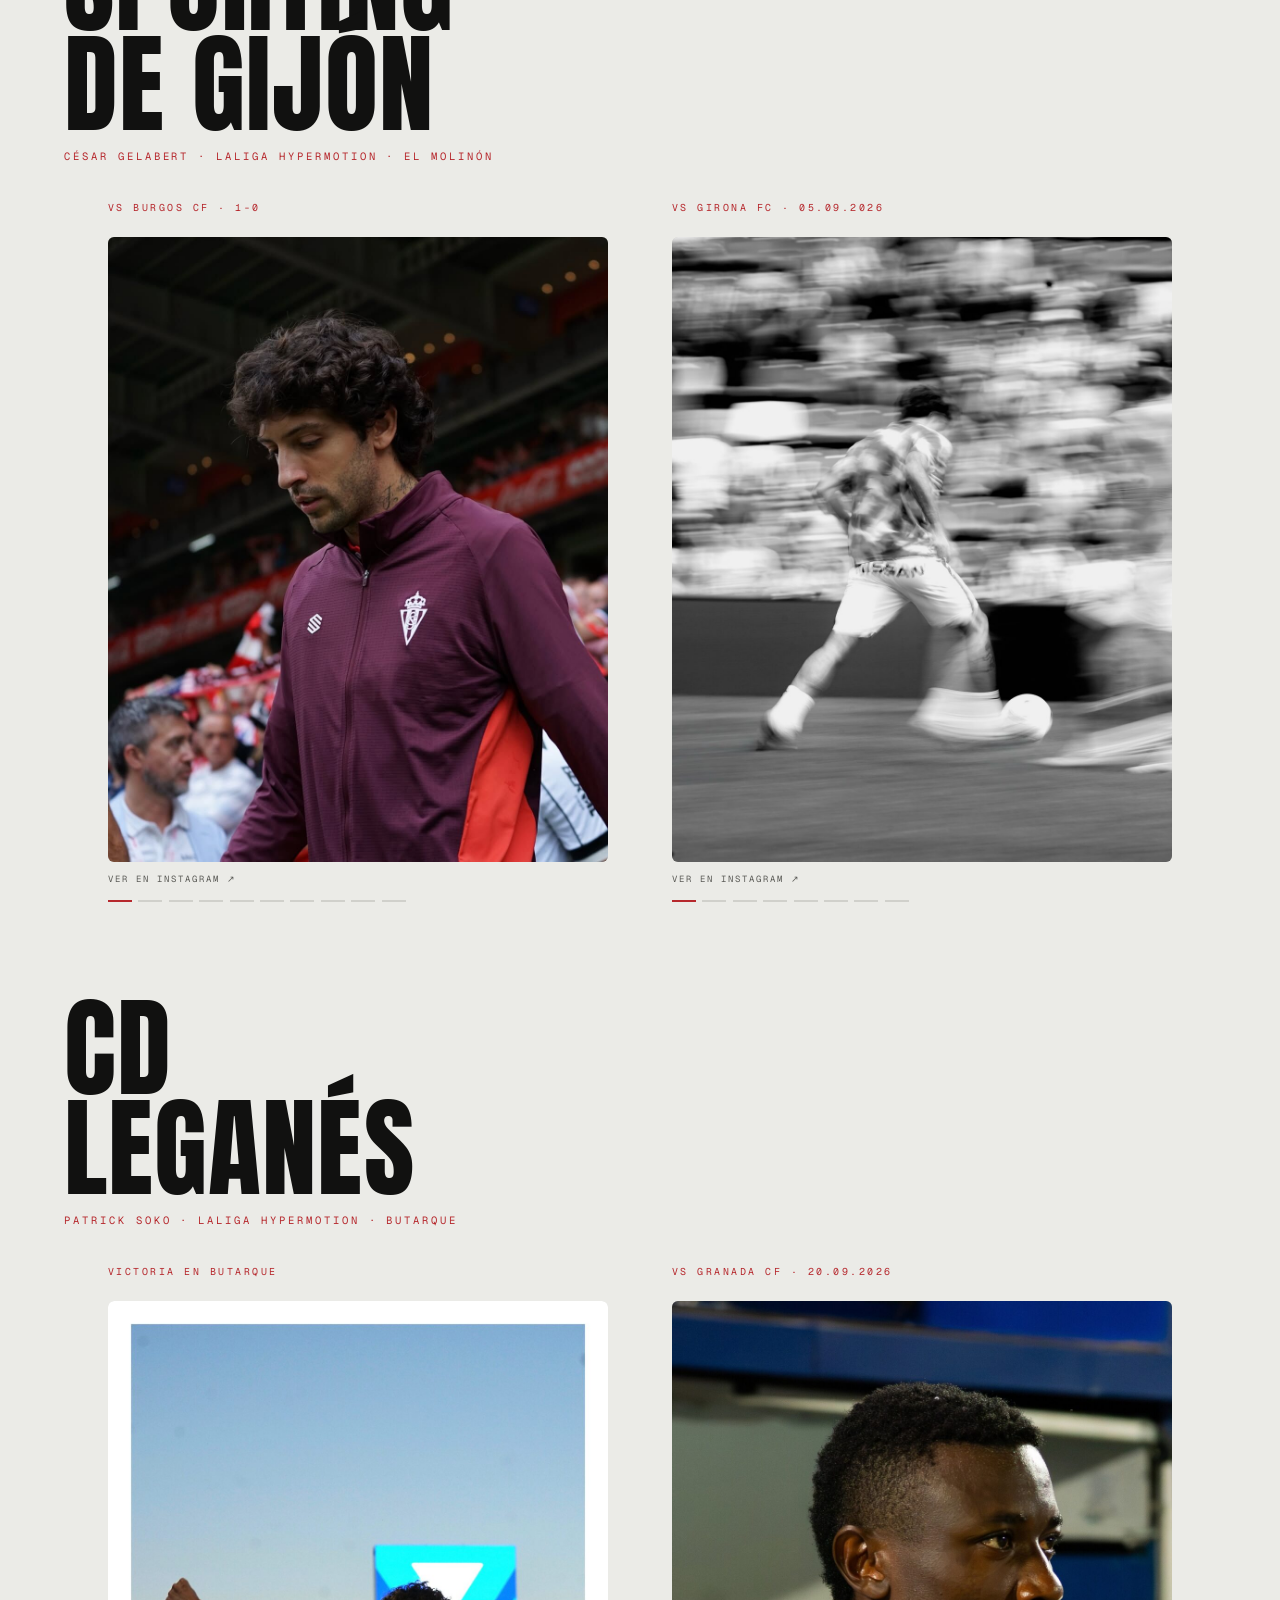
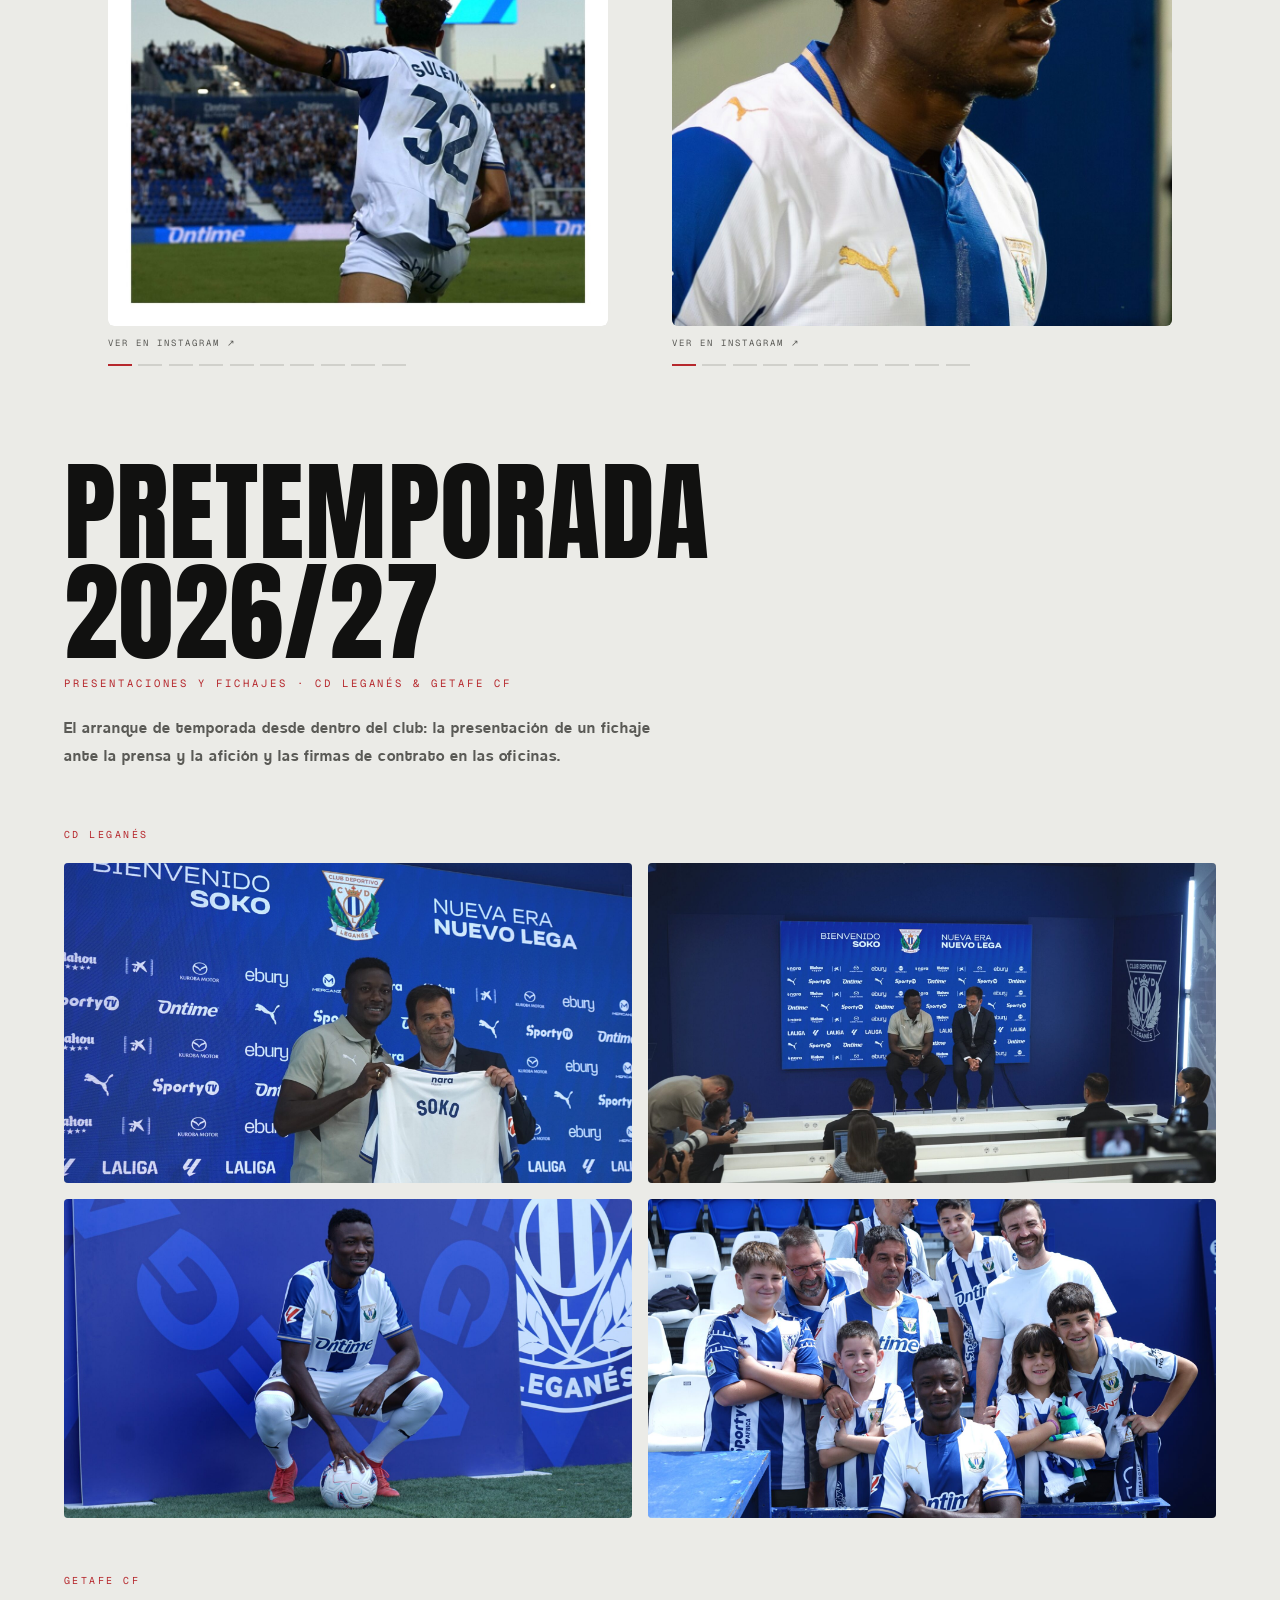
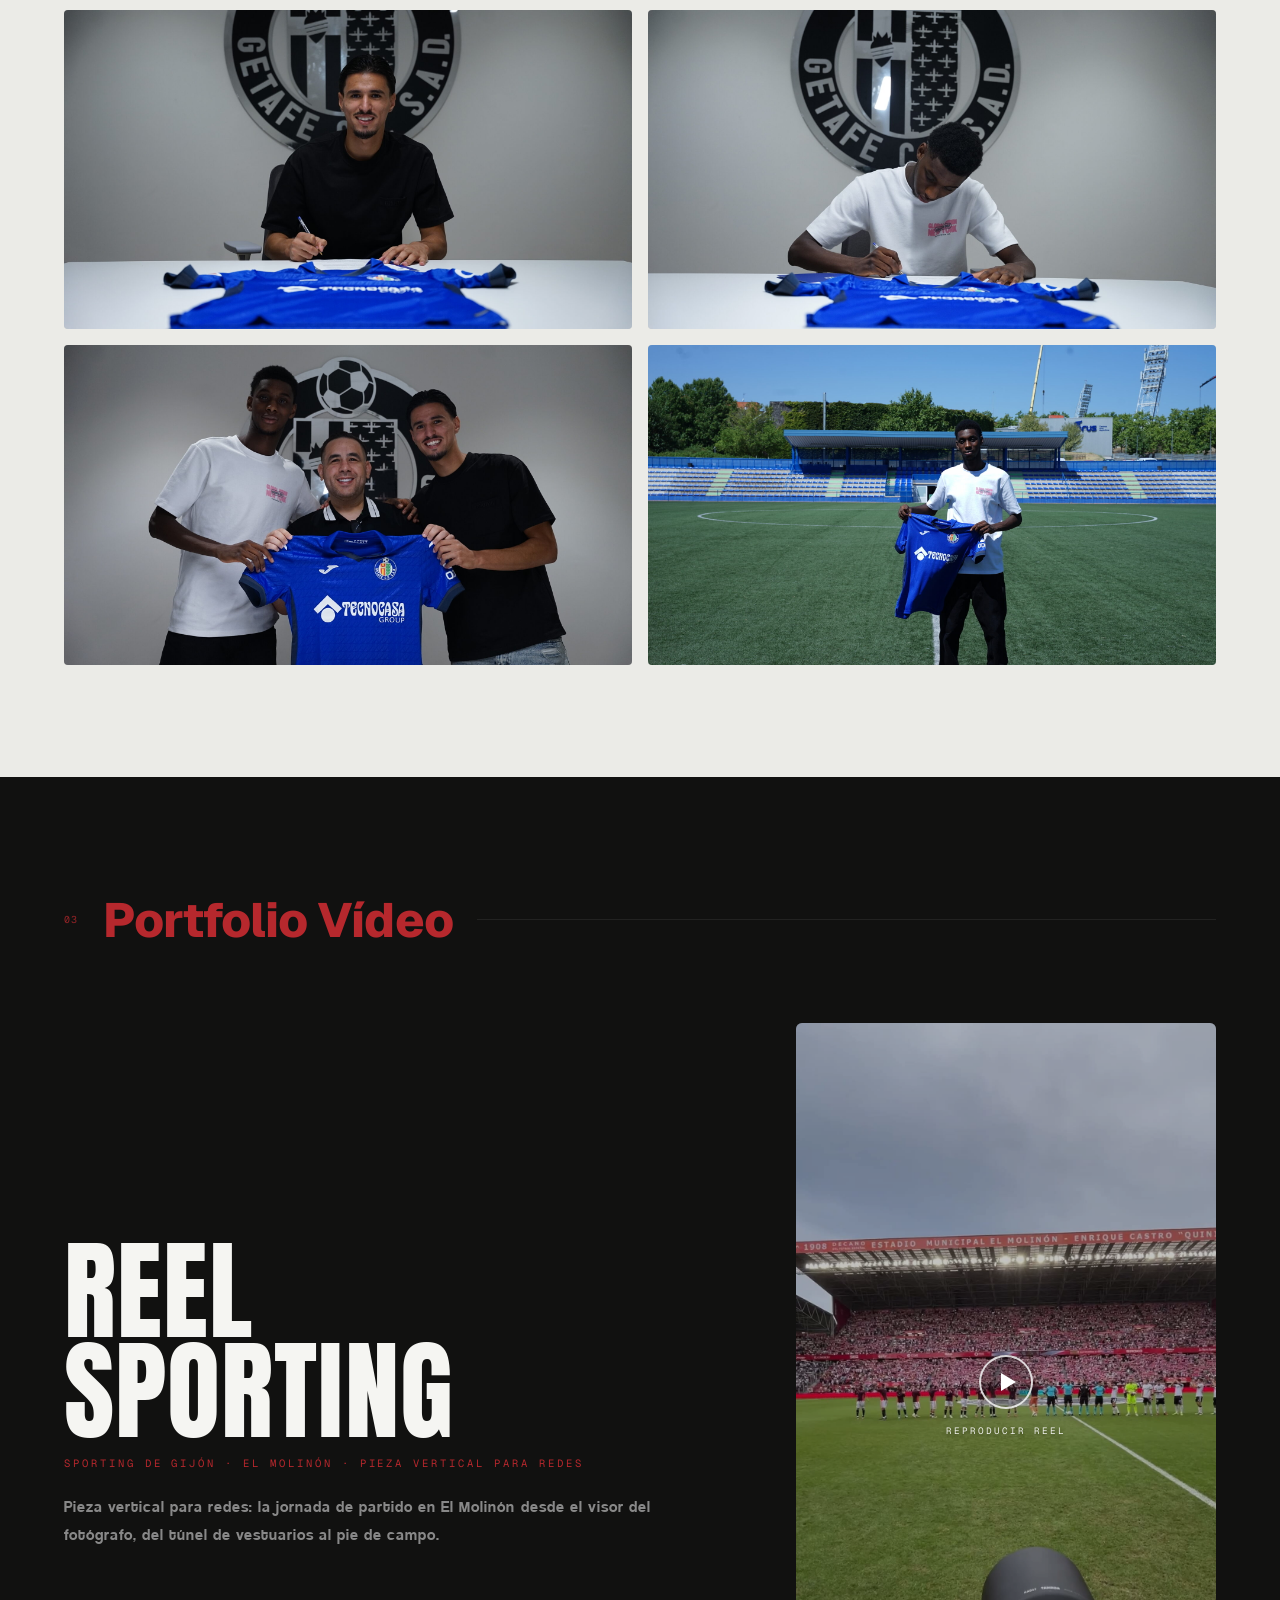
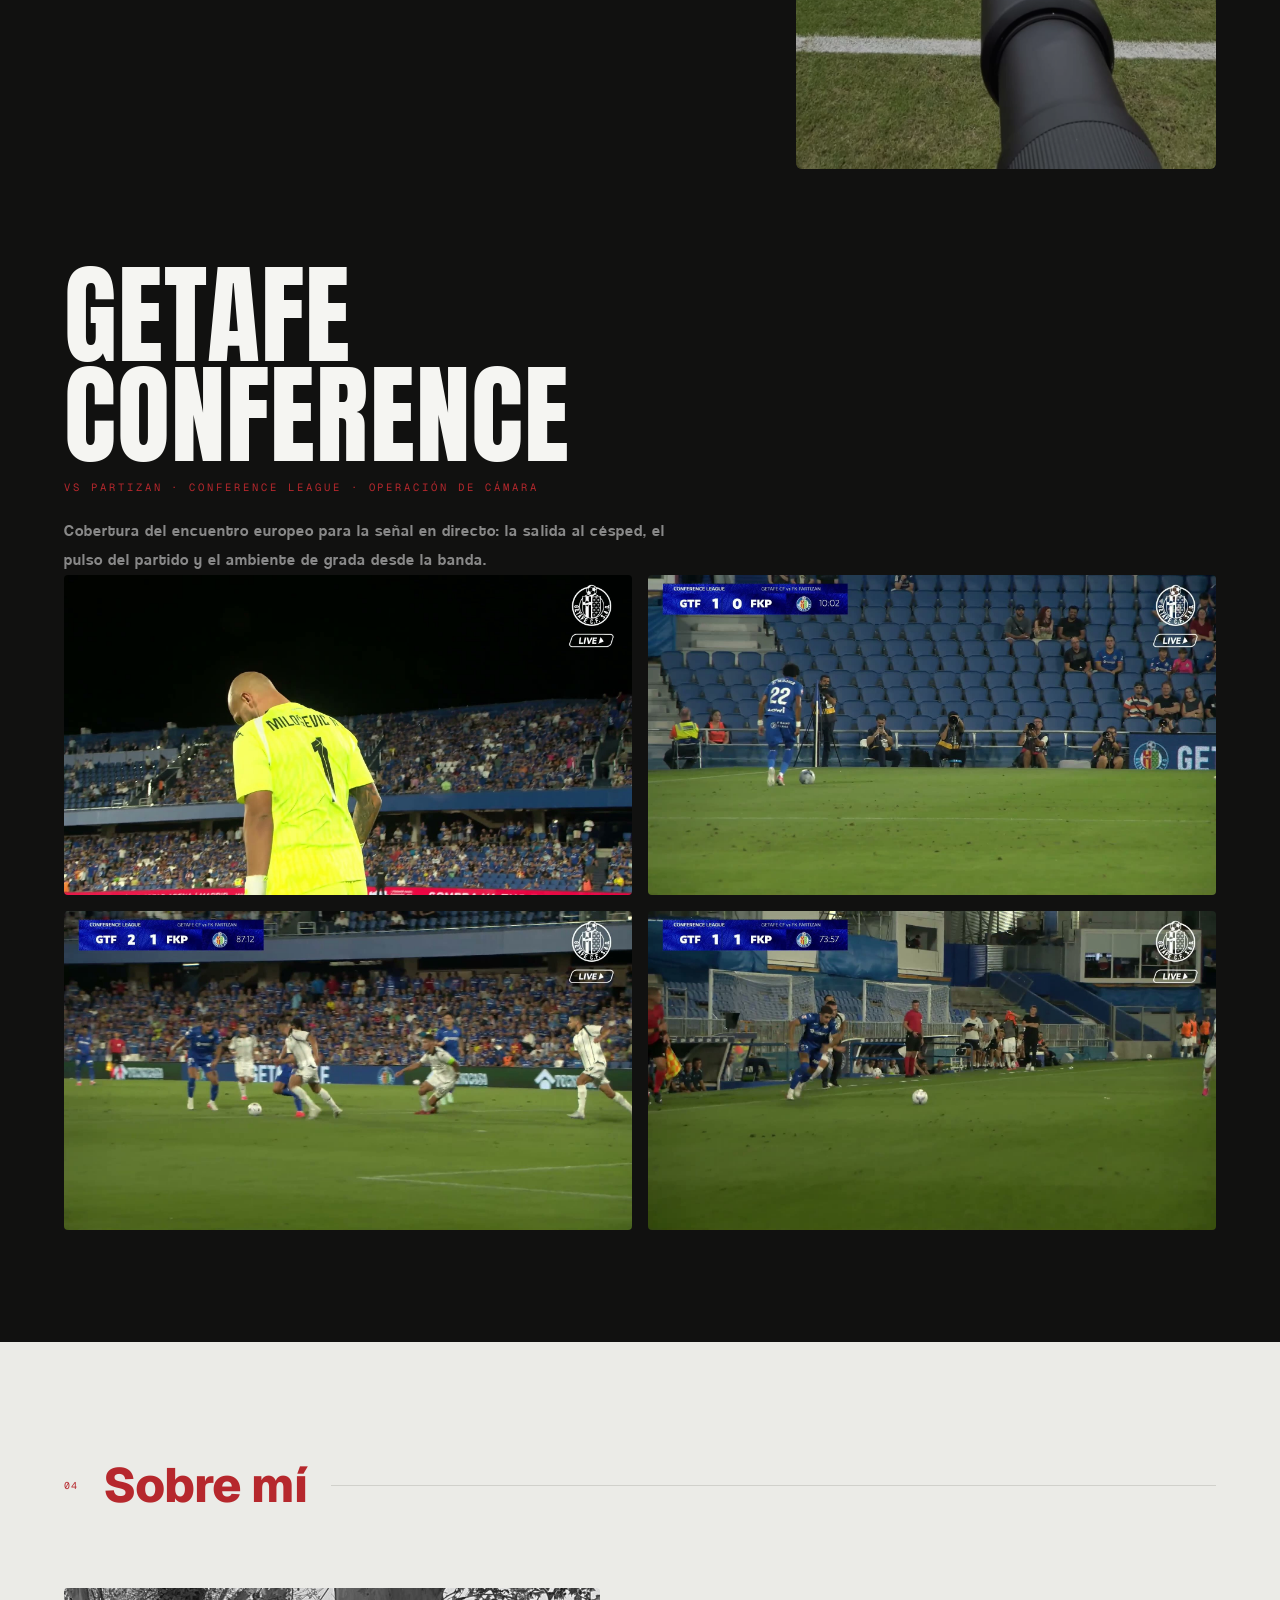
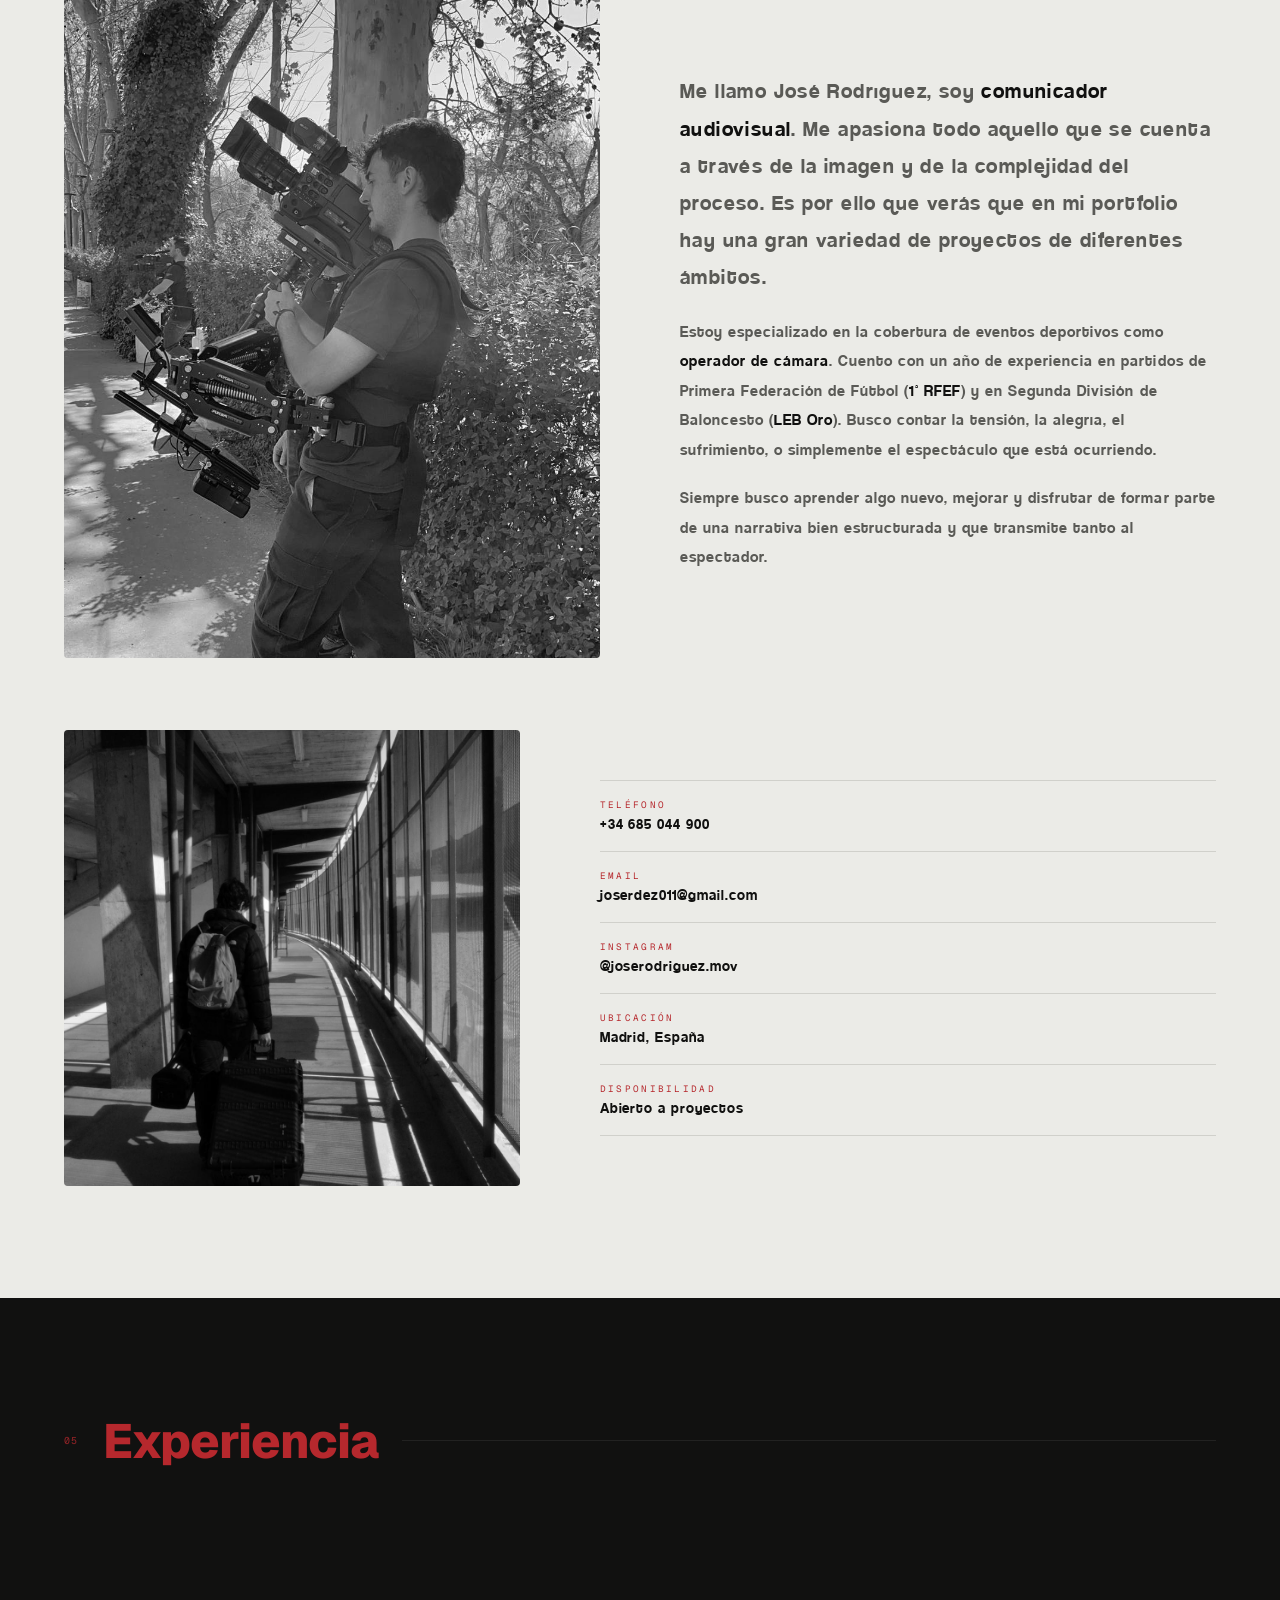
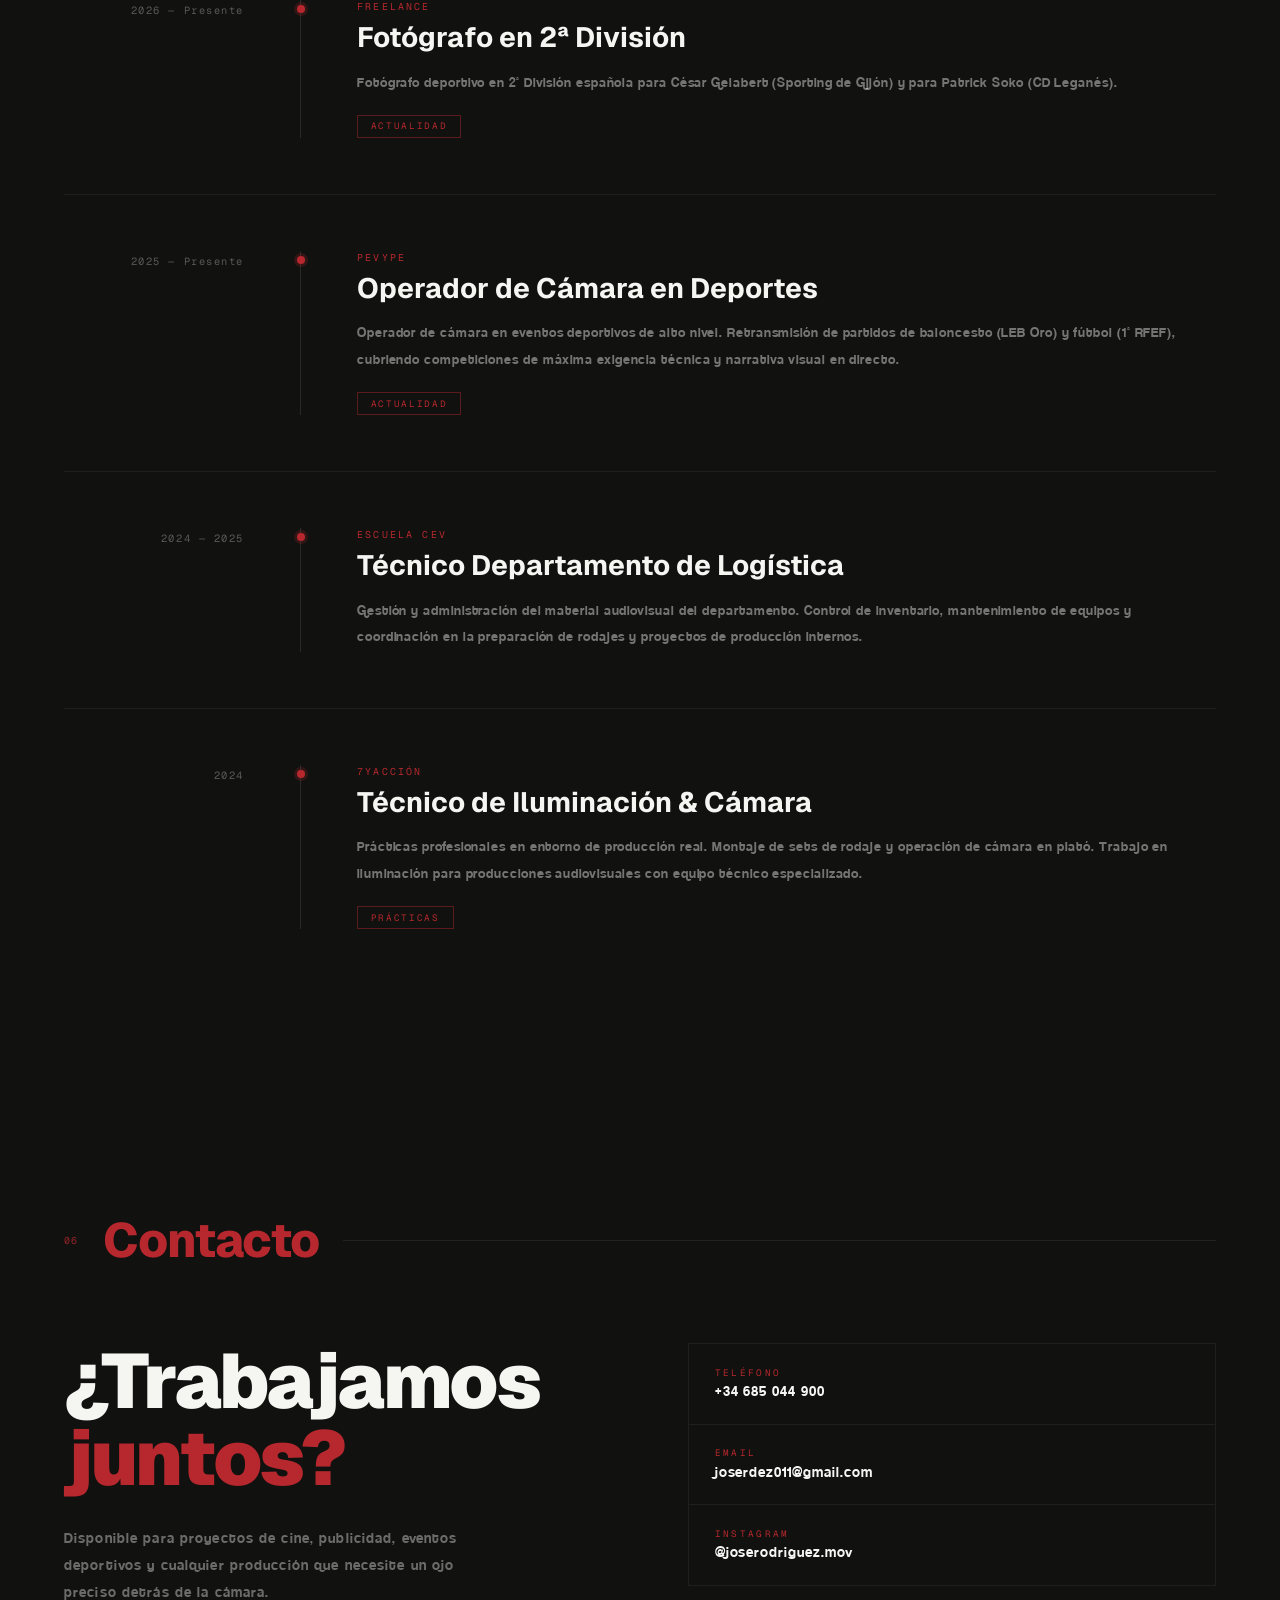
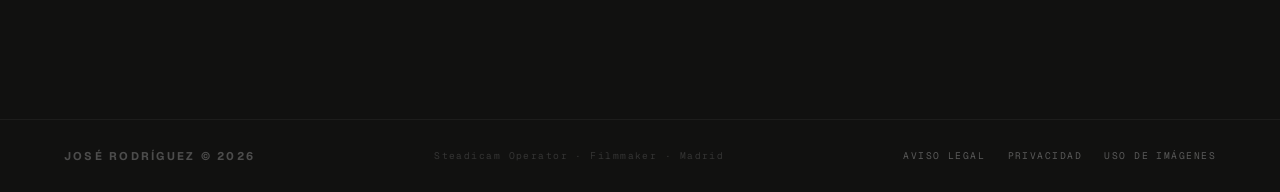
==== commit 7ae87440: "Pone el vlog de Atlético Stats en la portada y ajusta el carrusel de Estudiantes al tamaño de los de" ====
--- a/index.html
+++ b/index.html
@@ -536,7 +536,7 @@
     .post-pair { display: grid; grid-template-columns: repeat(2, minmax(0, 500px)); gap: 4rem; justify-content: center; }
     .post-pair .pf-cat { margin-top: 2.5rem; }
     .post-pair--trio { grid-template-columns: repeat(3, minmax(0, 420px)); gap: 2.5rem; }
-    .post-pair--solo { grid-template-columns: minmax(0, 500px); }
+    .post-pair--solo { grid-template-columns: minmax(0, 420px); }
     .pf-cat a { color: inherit; text-underline-offset: 3px; }
     /* Etiqueta de categoría: separa el portfolio de foto por reportaje
        (CD Leganés, Getafe CF) en lugar de mezclarlo todo. */
@@ -857,20 +857,18 @@
       padding-right: max(4rem, calc(50% - 720px));
     }
 
-    /* Las fotos del carrusel son verticales (4:5). En una sola columna dejaban
-       medio ancho de pantalla vacío en portátil y tablet, y además empujaban la
-       foto por debajo del fold. A partir de 700px el nombre y el carrusel se
-       enfrentan en dos columnas y la portada vuelve a llenarse. */
+    /* En una sola columna el vlog quedaba por debajo del fold. A partir de
+       700px el nombre y el vlog se enfrentan en dos columnas. */
     @media (min-width: 700px) {
       .hero {
         display: grid;
-        grid-template-columns: minmax(0, 1fr) clamp(260px, 28vw, 400px);
+        grid-template-columns: minmax(0, 1fr) clamp(300px, 44vw, 720px);
         align-items: center;
         column-gap: clamp(2rem, 5vw, 5rem);
       }
       /* El nombre ya no dispone del ancho completo: se redimensiona contra su
          columna para no desbordarla. */
-      h1.hero-name { font-size: clamp(2.8rem, 8.4vw, 10rem); }
+      h1.hero-name { font-size: clamp(2.6rem, 7vw, 6.4rem); }
       .hero-showcase { width: 100%; margin-top: 0; }
     }
 
@@ -963,47 +961,17 @@
     <a class="hero-cta" href="#video">Ver portfolio</a>
   </div>
 
-  <!-- ESCAPARATE: carrusel con las diez fotografías del post de Instagram del
-       Sporting — Burgos. Pasa solo cada 5s, se navega con flechas y puntos, y al
-       pulsar una foto se abre la publicación original. Las imágenes están
-       autoalojadas: la portada no contacta con Instagram hasta que se hace clic.
-       La primera va sin loading="lazy" porque es la imagen LCP de la página. -->
+  <!-- ESCAPARATE: vlog de Atlético Stats en el Metropolitano. Miniatura
+       autoalojada y sin loading="lazy" (es la imagen LCP); el <iframe>
+       youtube-nocookie sólo se inserta al pulsar, así la portada no contacta
+       con YouTube hasta entonces. -->
   <div class="hero-showcase">
-    <div class="hero-showcase-label"><span>◆</span> El Molinón · Real Sporting 1 - 0 Burgos</div>
-
-    <div class="hero-carousel" id="heroCarousel" aria-roledescription="carrusel" aria-label="Fotografías del Real Sporting en El Molinón">
-      <div class="hc-frame">
-        <a class="hc-link" href="https://www.instagram.com/p/DcZSBeODboX/" target="_blank" rel="noopener" aria-label="Ver la publicación completa en Instagram">
-          <div class="hc-stage">
-            <img class="hc-slide is-active" src="resources/fotografias/hero-carrusel-01.jpg" alt="César Gelabert sale al césped de El Molinón con el chándal del Sporting de Gijón">
-            <img class="hc-slide" src="resources/fotografias/hero-carrusel-02.jpg" alt="Golpeo de balón ante la grada de El Molinón durante el Sporting — Burgos" loading="lazy">
-            <img class="hc-slide" src="resources/fotografias/hero-carrusel-03.jpg" alt="Composición de detalles del partido: el escudo, la grada y la estatua de El Molinón" loading="lazy">
-            <img class="hc-slide" src="resources/fotografias/hero-carrusel-04.jpg" alt="Fachada de El Molinón, estadio decano del fútbol español desde 1908" loading="lazy">
-            <img class="hc-slide" src="resources/fotografias/hero-carrusel-05.jpg" alt="La grada de El Molinón llena durante el Real Sporting — Burgos" loading="lazy">
-            <img class="hc-slide" src="resources/fotografias/hero-carrusel-06.jpg" alt="César Gelabert saluda al portero antes del encuentro" loading="lazy">
-            <img class="hc-slide" src="resources/fotografias/hero-carrusel-07.jpg" alt="César Gelabert junto a la valla publicitaria con la afición al fondo" loading="lazy">
-            <img class="hc-slide" src="resources/fotografias/hero-carrusel-08.jpg" alt="Composición del partido: el escudo del Sporting y Gelabert conduciendo el balón" loading="lazy">
-            <img class="hc-slide" src="resources/fotografias/hero-carrusel-09.jpg" alt="César Gelabert sobre el césped de El Molinón durante el partido" loading="lazy">
-            <img class="hc-slide" src="resources/fotografias/hero-carrusel-10.jpg" alt="La afición del Sporting con bufandas y bandera en la grada de El Molinón" loading="lazy">
-          </div>
-        </a>
-        <button class="hc-arrow hc-prev" type="button" aria-label="Fotografía anterior">‹</button>
-        <button class="hc-arrow hc-next" type="button" aria-label="Fotografía siguiente">›</button>
-      </div>
-
-      <a class="hc-hint" href="https://www.instagram.com/p/DcZSBeODboX/" target="_blank" rel="noopener">Ver en Instagram ↗</a>
-
-      <div class="hc-dots">
-      <button class="hc-dot is-active" type="button" aria-label="Ir a la fotografía 1 de 10"></button>
-      <button class="hc-dot" type="button" aria-label="Ir a la fotografía 2 de 10"></button>
-      <button class="hc-dot" type="button" aria-label="Ir a la fotografía 3 de 10"></button>
-      <button class="hc-dot" type="button" aria-label="Ir a la fotografía 4 de 10"></button>
-      <button class="hc-dot" type="button" aria-label="Ir a la fotografía 5 de 10"></button>
-      <button class="hc-dot" type="button" aria-label="Ir a la fotografía 6 de 10"></button>
-      <button class="hc-dot" type="button" aria-label="Ir a la fotografía 7 de 10"></button>
-      <button class="hc-dot" type="button" aria-label="Ir a la fotografía 8 de 10"></button>
-      <button class="hc-dot" type="button" aria-label="Ir a la fotografía 9 de 10"></button>
-      <button class="hc-dot" type="button" aria-label="Ir a la fotografía 10 de 10"></button>
+    <div class="hero-showcase-label"><span>◆</span> Metropolitano · Vlog Atlético Stats</div>
+    <div class="vid-frame" onclick="loadYouTube(this, 'KY1CASKn1mo')">
+      <img src="resources/fotografias/vlog-atletico-stats.jpg" alt="Videoblog del evento de Atlético Stats en el Metropolitano" class="vid-thumb">
+      <div class="vid-placeholder">
+        <div class="vid-play"></div>
+        <span class="vid-hint">Reproducir vlog</span>
       </div>
     </div>
   </div>
@@ -1481,28 +1449,6 @@
     <video class="loop-vid" src="resources/videos/getafe-conf-04.mp4" poster="resources/fotografias/getafe-conf-04.jpg" autoplay muted loop playsinline preload="metadata"></video>
   </div>
 
-  <!-- ════════ BLOQUE PROYECTO: VLOG ATLÉTICO STATS ══════════════════════════
-       Sustituye al antiguo bloque Atlético Madrileño. Es un vídeo de YouTube: la
-       miniatura está autoalojada y el <iframe> (youtube-nocookie) sólo se inserta
-       al pulsar, así la página no contacta con YouTube hasta entonces.
-       ─────────────────────────────────────────────────────────────────────── -->
-  <div class="vfeat" style="margin-top: 6rem;">
-    <h3 class="vfeat-title">Vlog<br>Atlético Stats<span>Metropolitano · Videoblog · YouTube</span></h3>
-    <p class="vfeat-desc">Videoblog del evento de Atlético Stats en el Metropolitano.</p>
-  </div>
-
-  <div class="vfeat-stage">
-    <div class="vid-wrap">
-      <div class="vid-frame" onclick="loadYouTube(this, 'KY1CASKn1mo')">
-        <img src="resources/fotografias/vlog-atletico-stats.jpg" alt="Videoblog del evento de Atlético Stats en el Metropolitano" class="vid-thumb" loading="lazy">
-        <div class="vid-placeholder">
-          <div class="vid-play"></div>
-          <span class="vid-hint">Reproducir vlog</span>
-        </div>
-      </div>
-    </div>
-  </div>
-
 </section>
 
 <!-- ════════════════════════════════════════════════════════════
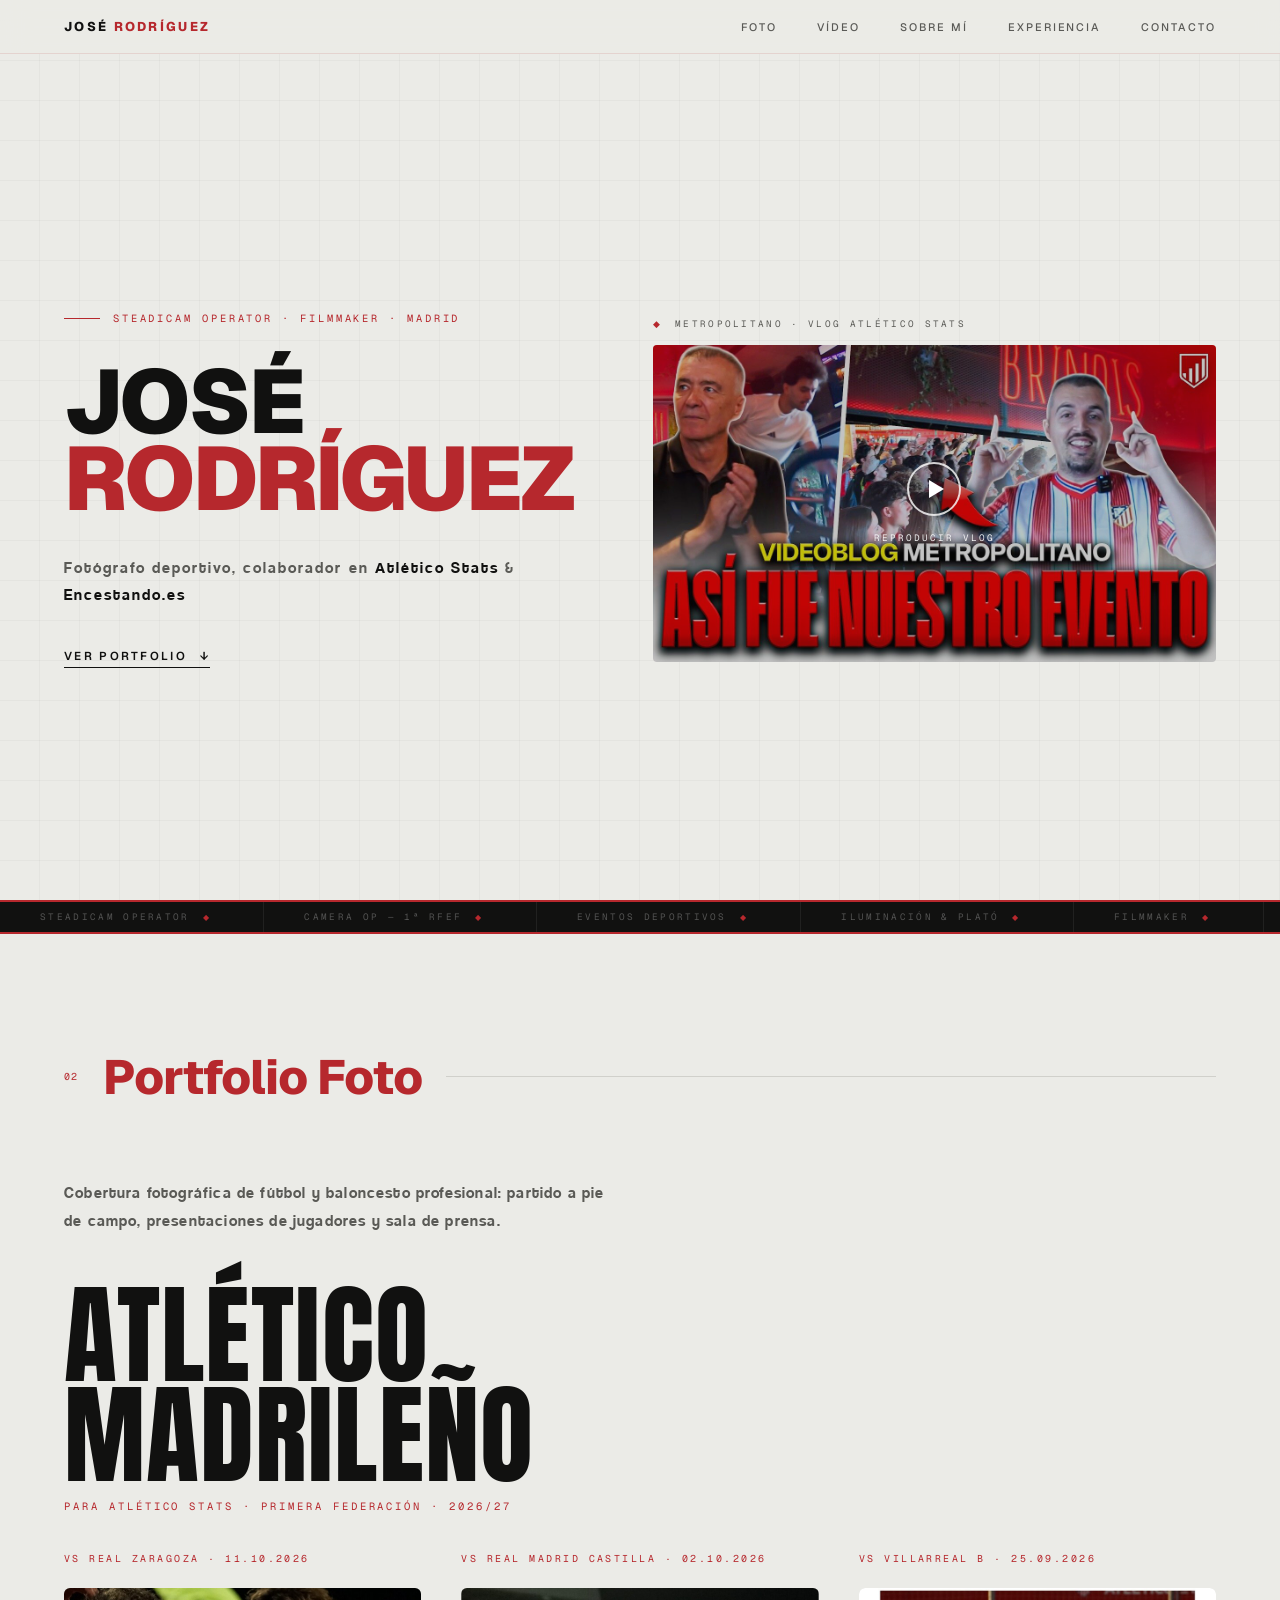
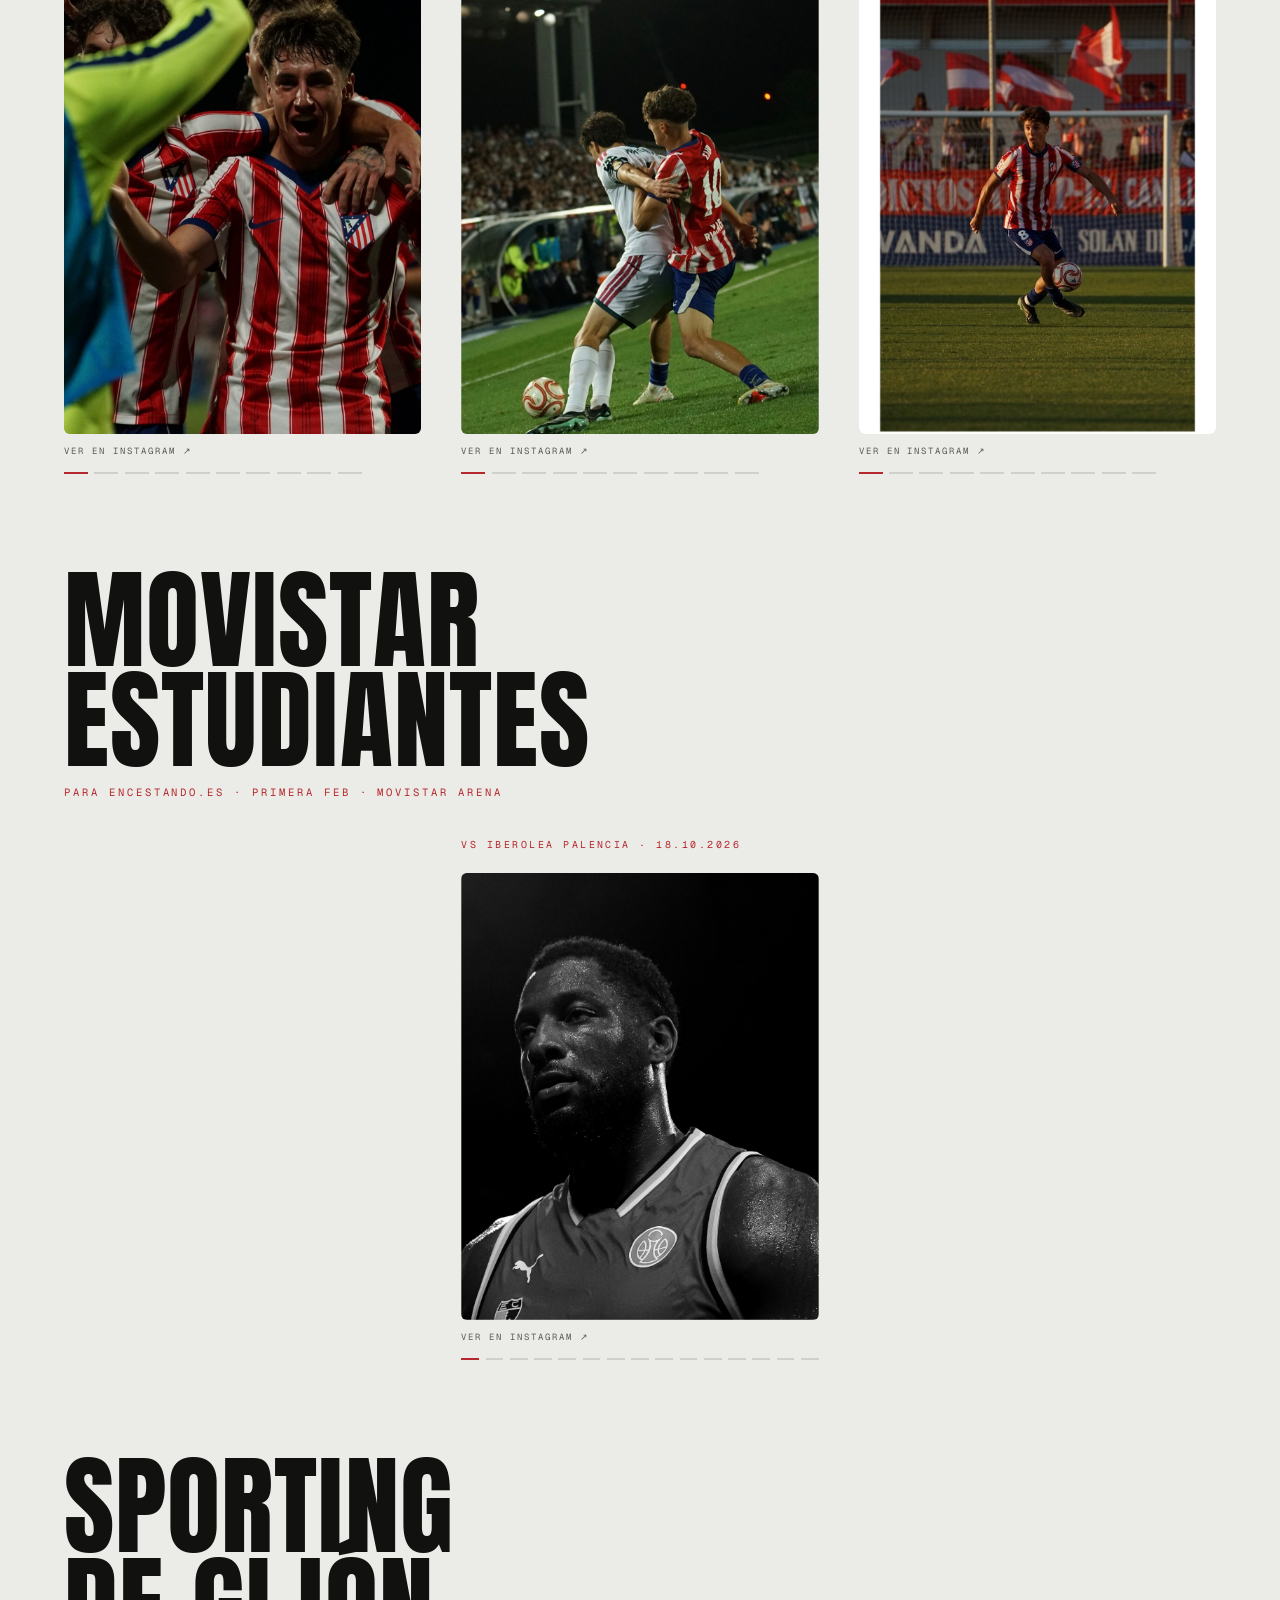
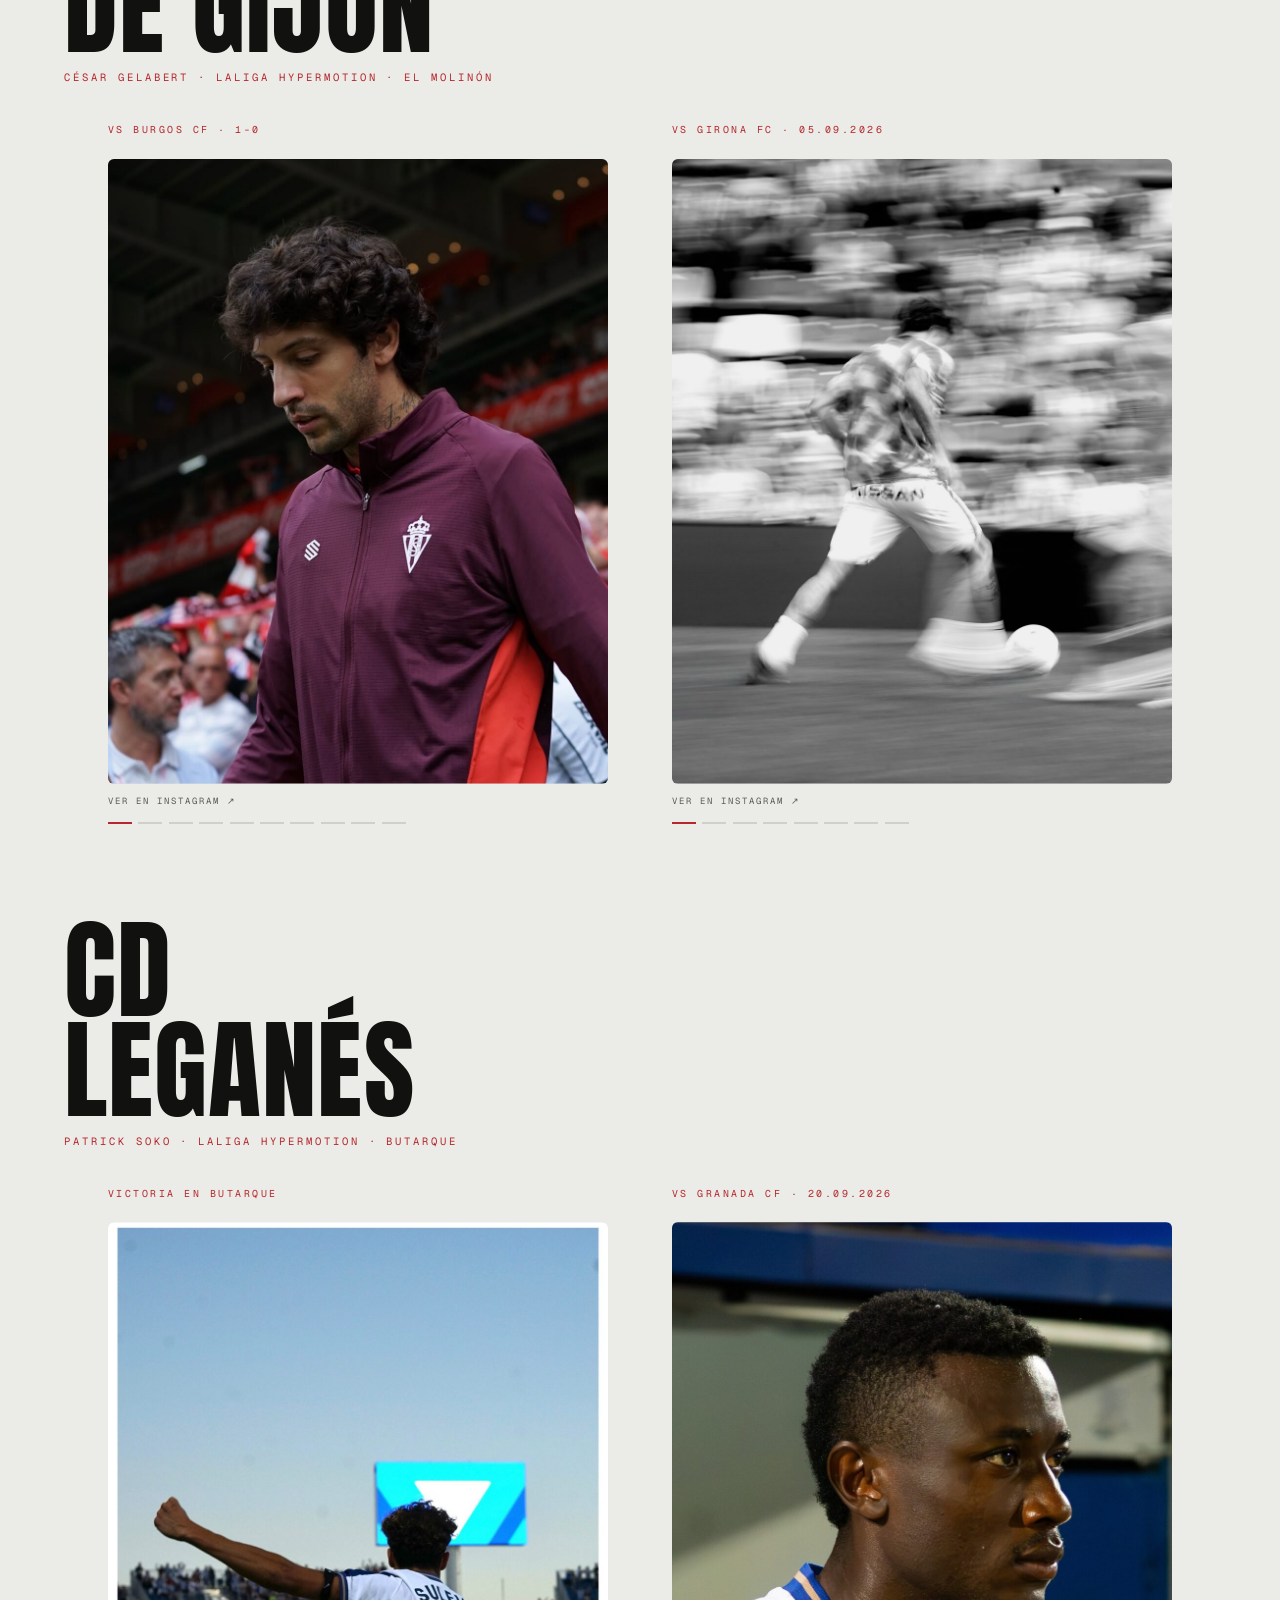
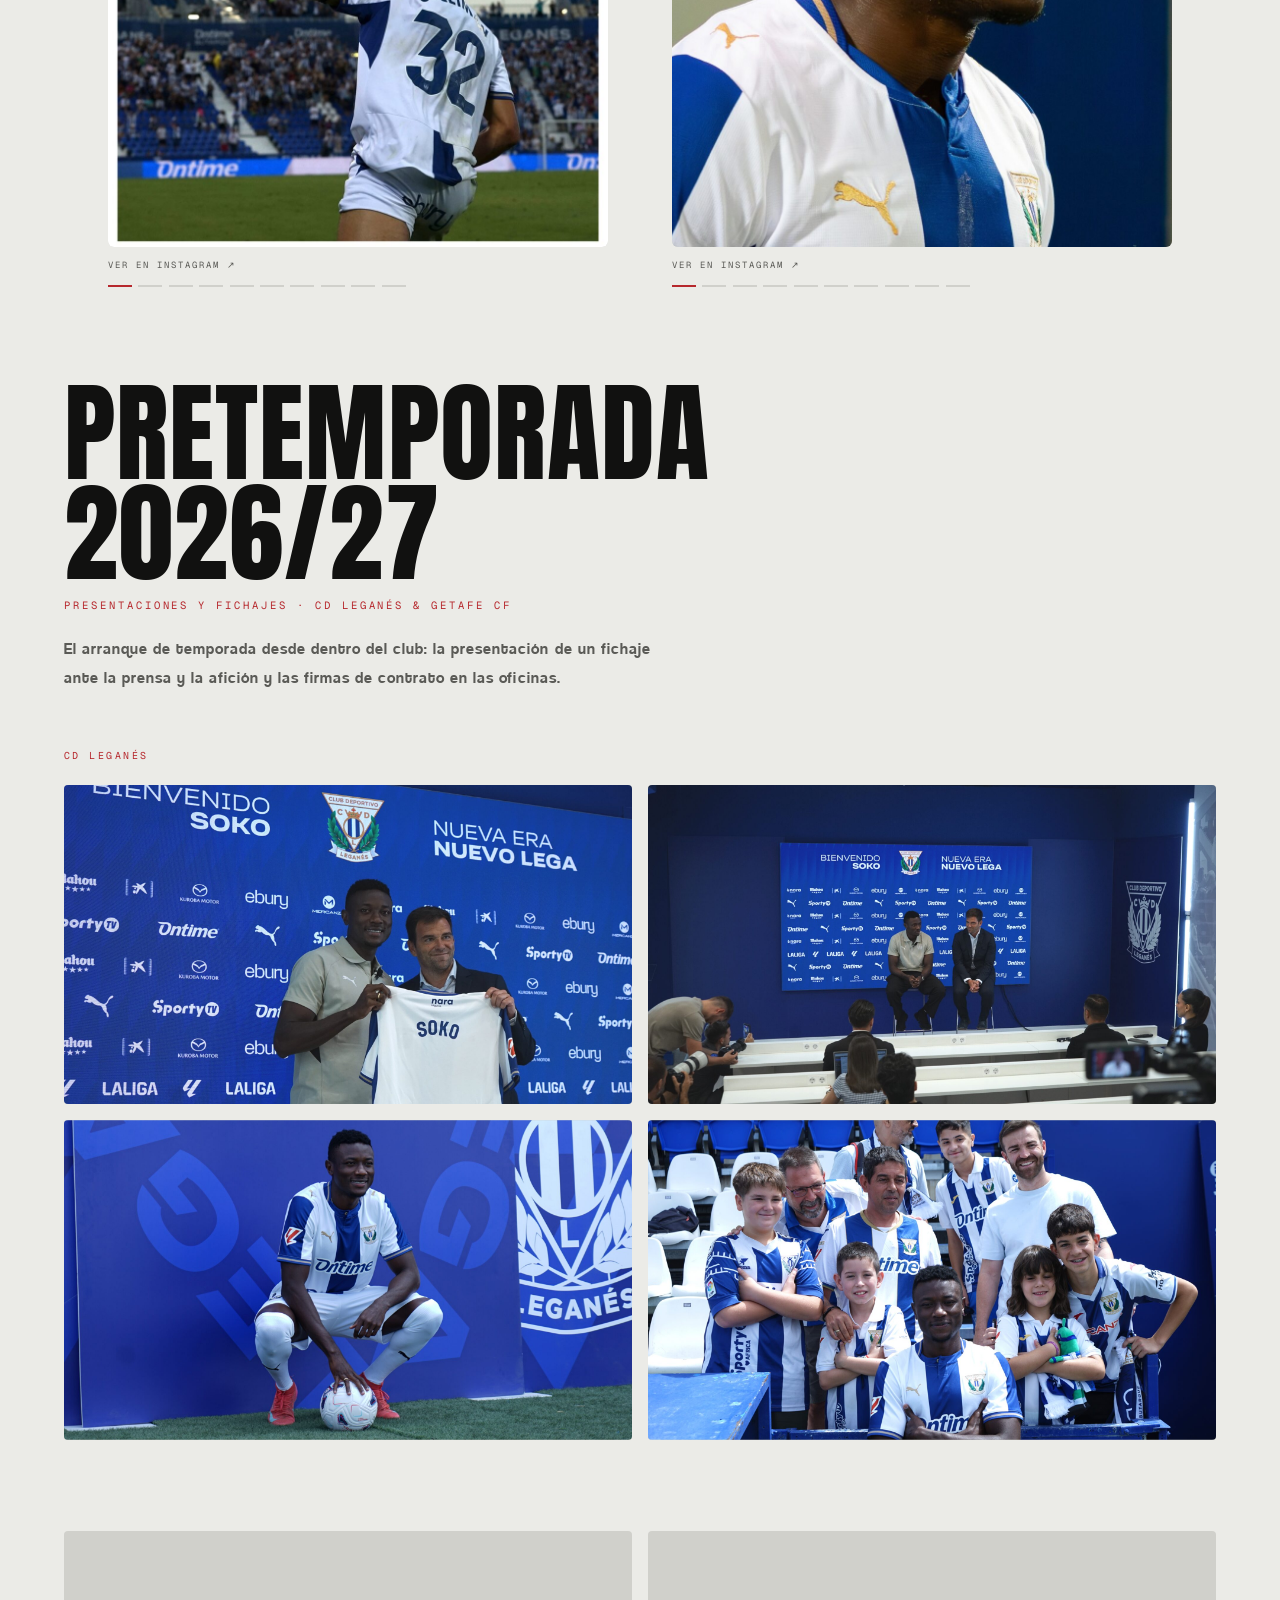
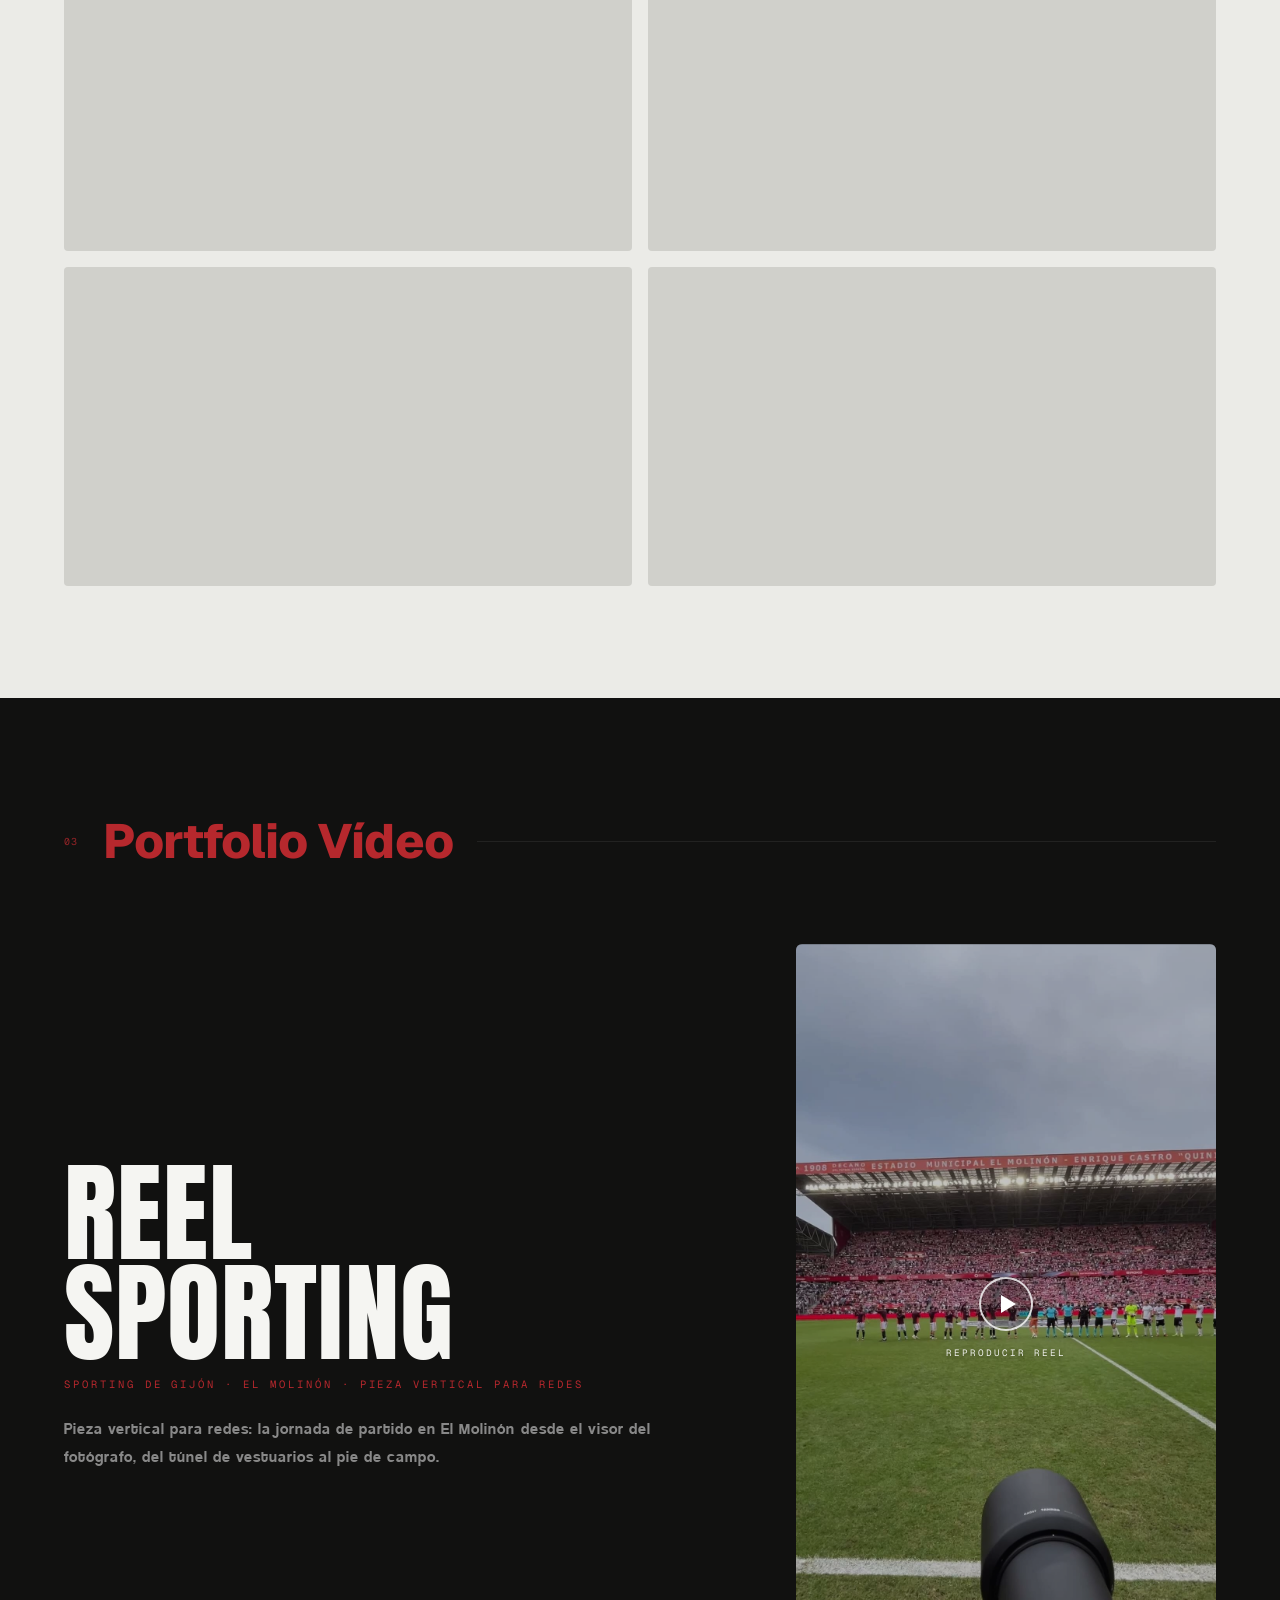
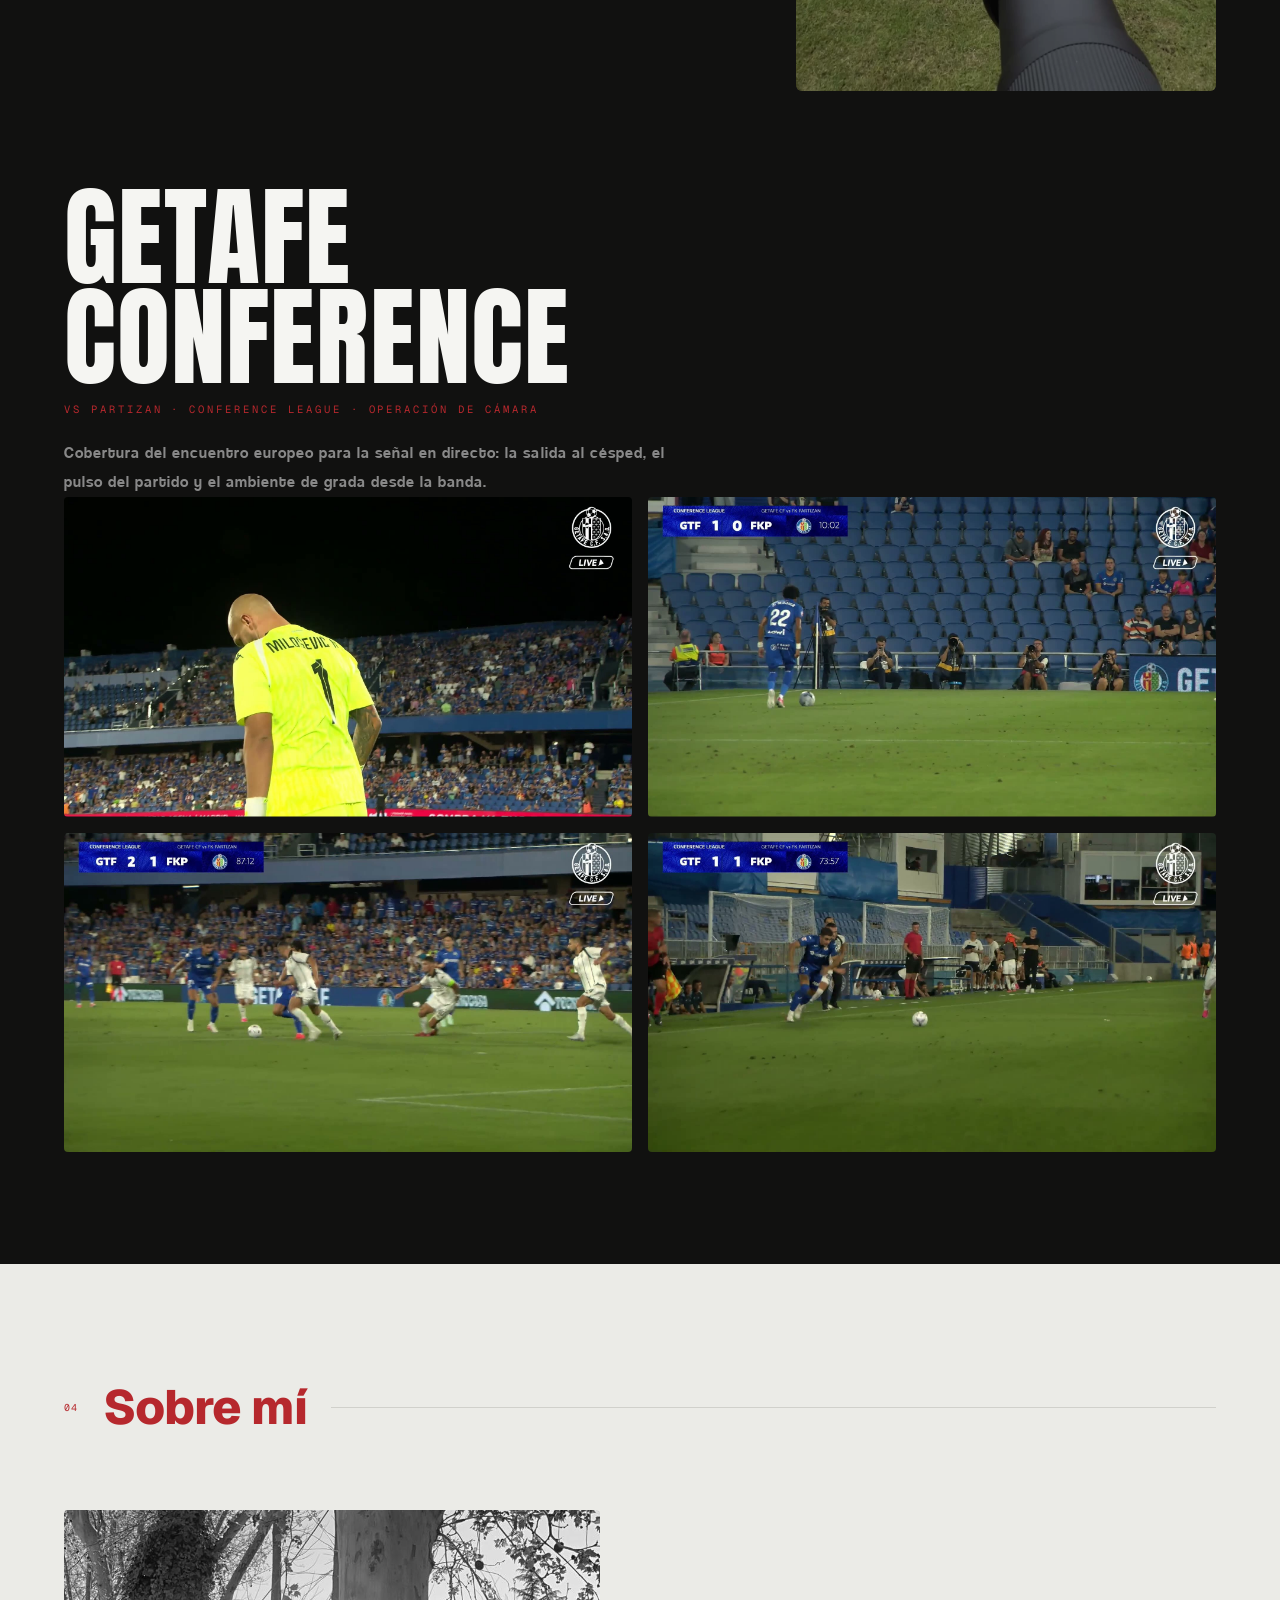
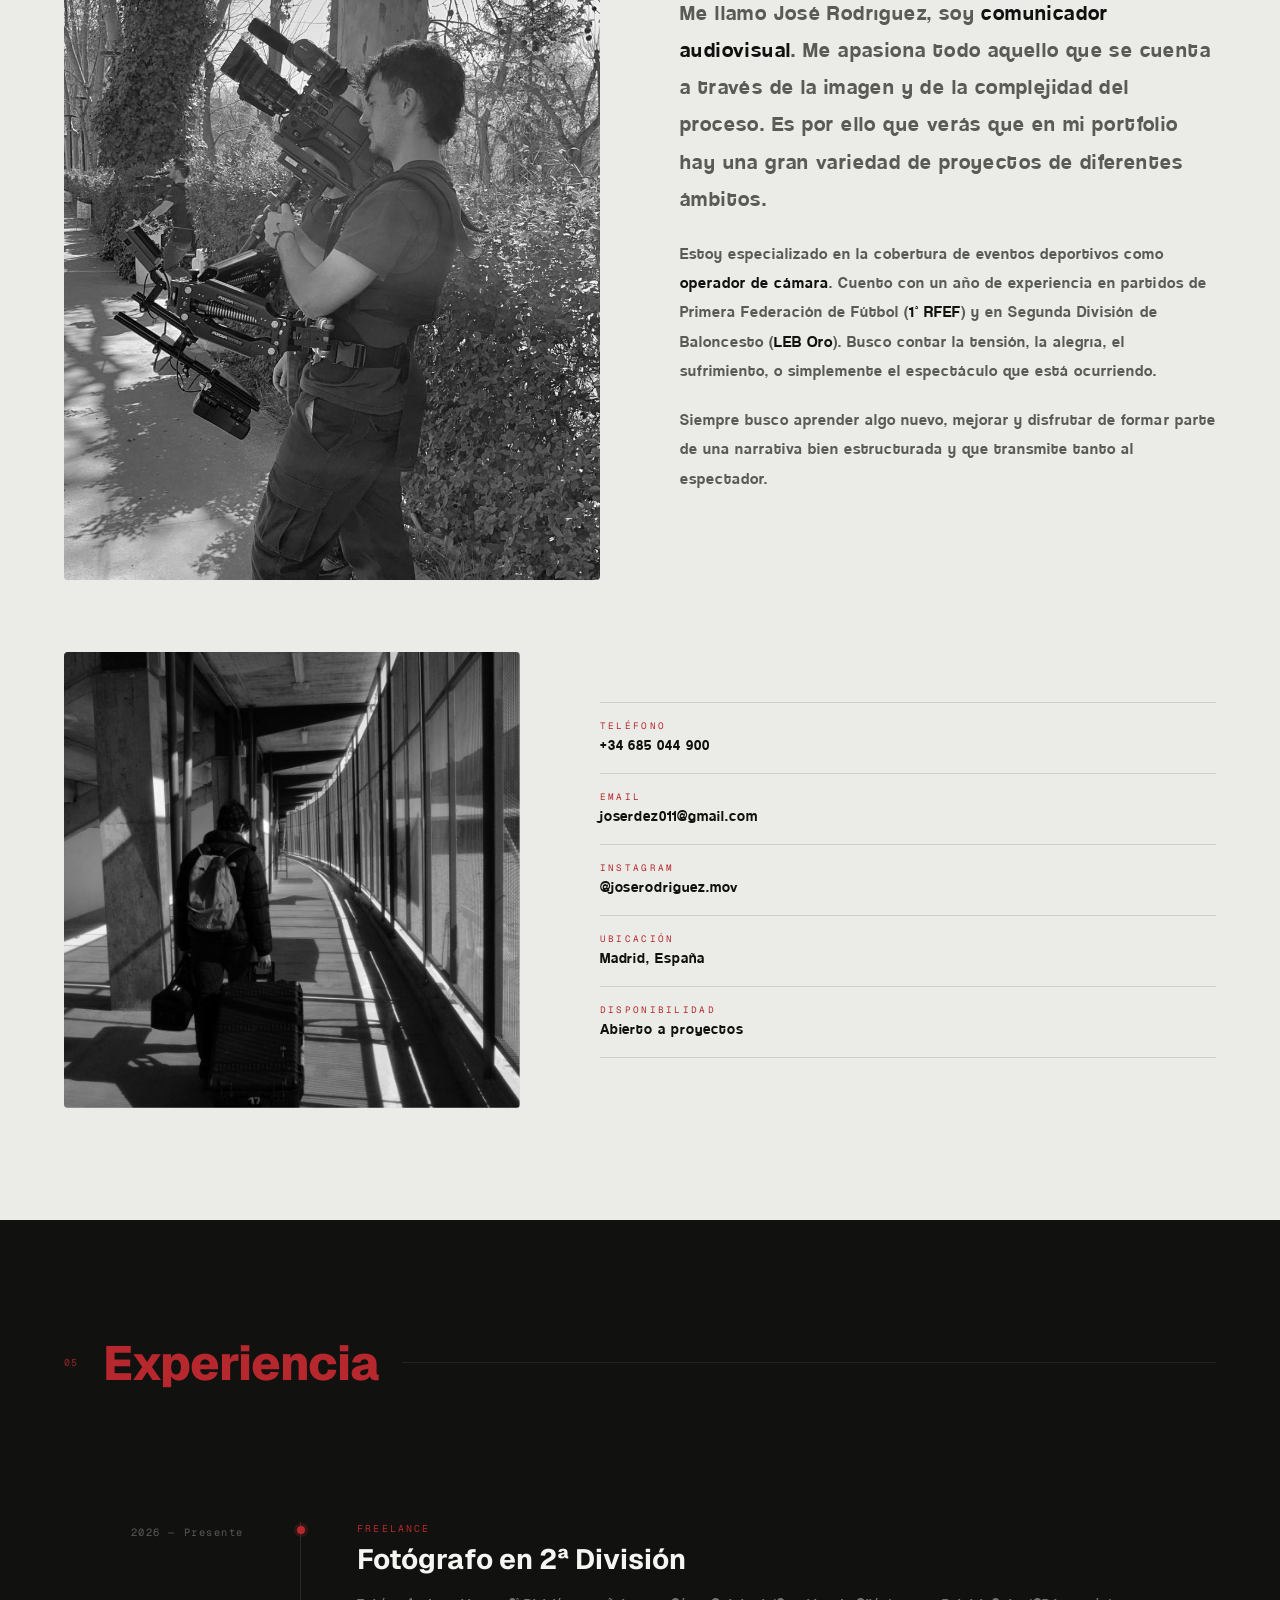
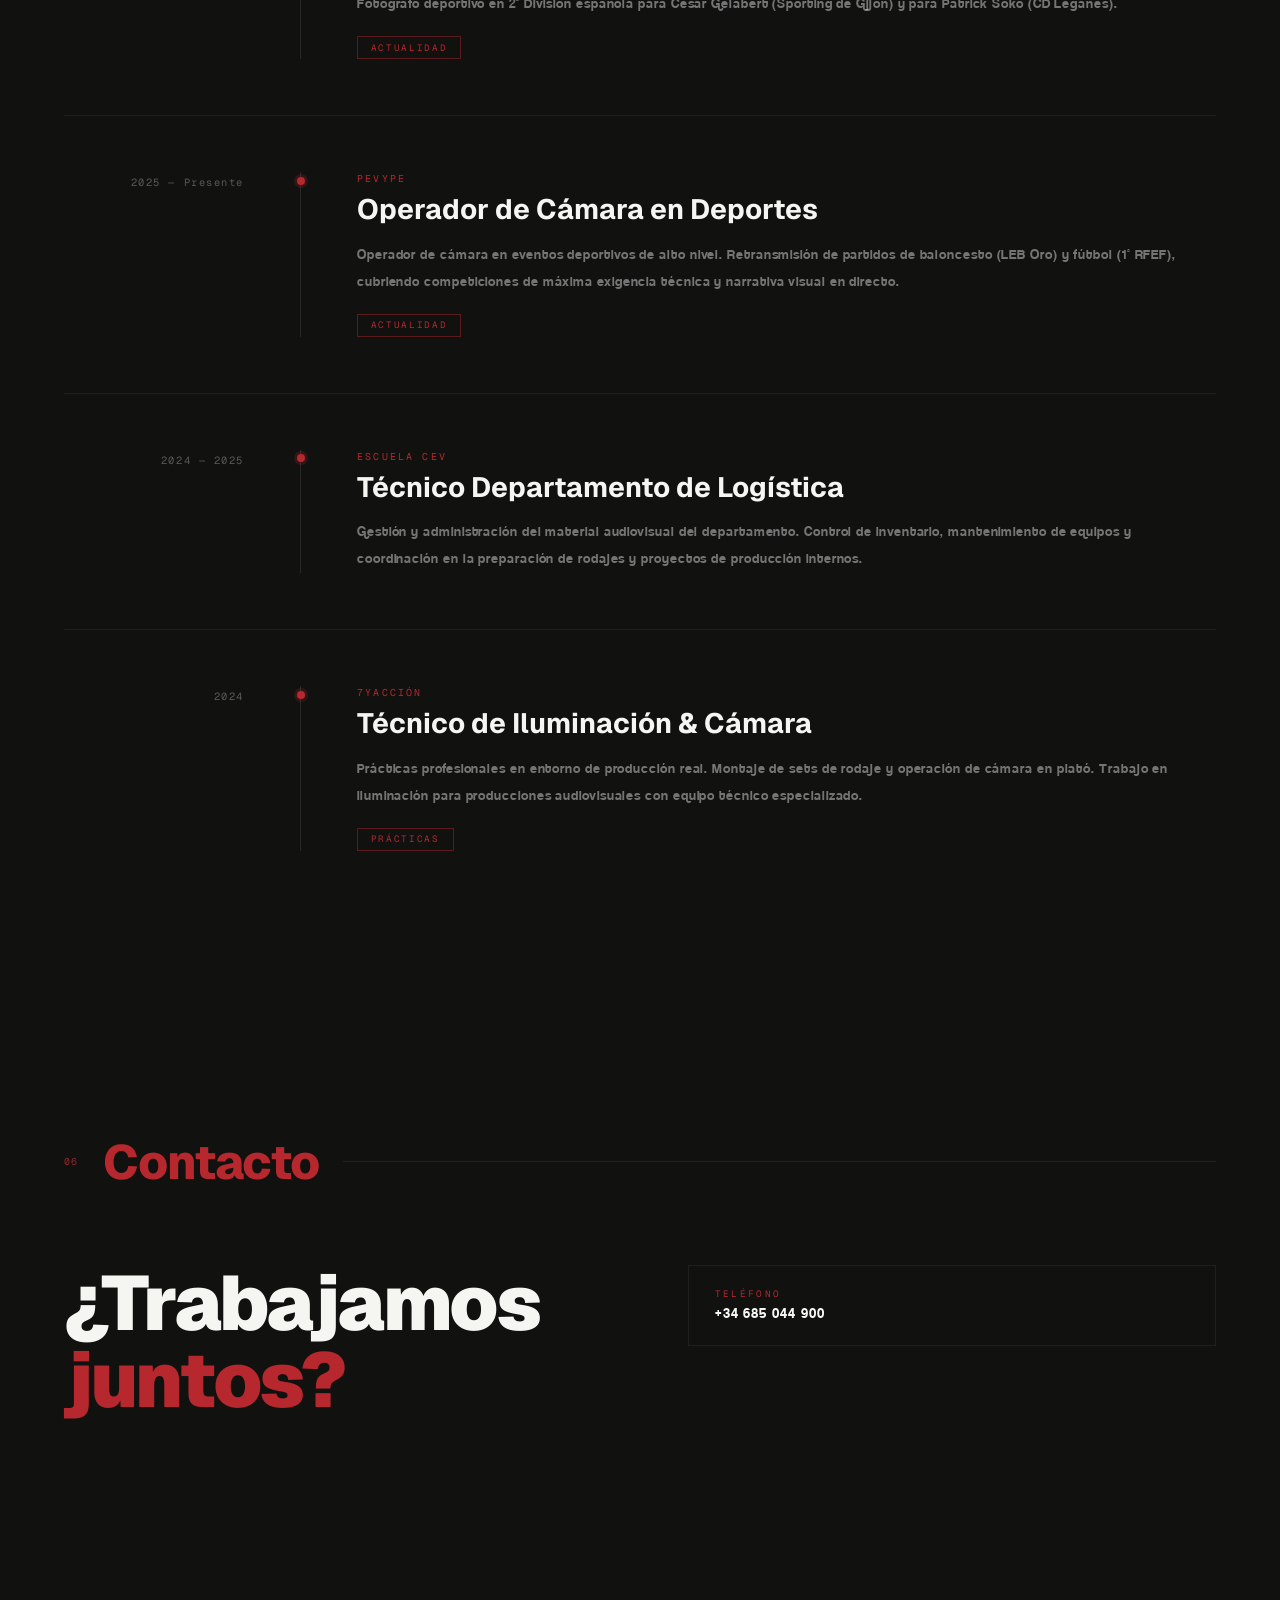
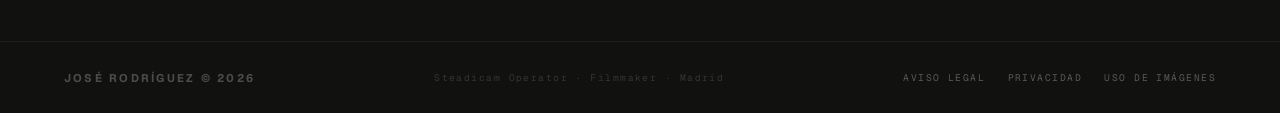
==== commit ccea4381: "Añade efectos al hacer scroll y deja las fotos del Estudiantes al tamaño de las del Atlético" ====
--- a/index.html
+++ b/index.html
@@ -20,6 +20,7 @@
 
     /* ─── DESIGN TOKENS (Variables Globales) ──────────────────── */
     :root {
+      --ease-out: cubic-bezier(0.16, 1, 0.3, 1);
       --bg:    #ebebe7;
       --red:   #b6282d;
       --dark:  #111110;
@@ -80,6 +81,10 @@
       transition: color 0.2s;
     }
     .nav-links a:hover { color: var(--red); }
+    .nav-links a { position: relative; }
+    .nav-links a::after { content: ''; position: absolute; left: 0; right: 0; bottom: -6px; height: 1px; background: var(--red);
+                          transform: scaleX(0); transform-origin: right; transition: transform 0.35s var(--ease-out); }
+    .nav-links a:hover::after { transform: scaleX(1); transform-origin: left; }
 
     /* Menú Hamburguesa (Mobile) */
     .nav-toggle {
@@ -242,9 +247,10 @@
       height: 100%;
       object-fit: cover;
       opacity: 0;
-      transition: opacity 0.7s ease;
-    }
-    .hc-slide.is-active { opacity: 1; }
+      transition: opacity 0.7s ease, transform 6s linear;
+    }
+    /* La foto activa se acerca despacio mientras está en pantalla (5 s por foto). */
+    .hc-slide.is-active { opacity: 1; transform: scale(1.06); }
 
     .hc-hint {
       text-decoration: none;
@@ -288,8 +294,11 @@
     .hc-next { right: 0.7rem; }
 
     .hc-dots { display: flex; gap: 0.4rem; margin-top: 0.8rem; }
+    /* Los puntos encogen si no caben: los 15 del Estudiantes medían 449px en fila y, en el
+       móvil, ensanchaban el carrusel por encima del ancho de pantalla. */
     .hc-dot {
-      width: 1.5rem;
+      flex: 0 1 1.5rem;
+      min-width: 4px;
       height: 2px;
       padding: 0;
       border: 0;
@@ -536,7 +545,9 @@
     .post-pair { display: grid; grid-template-columns: repeat(2, minmax(0, 500px)); gap: 4rem; justify-content: center; }
     .post-pair .pf-cat { margin-top: 2.5rem; }
     .post-pair--trio { grid-template-columns: repeat(3, minmax(0, 420px)); gap: 2.5rem; }
-    .post-pair--solo { grid-template-columns: minmax(0, 420px); }
+    /* El post suelto (Estudiantes) mide lo mismo que una columna del trío del Atlético:
+       con 420px fijos salía más grande en portátil y tableta, donde el trío encoge. */
+    .post-pair--solo { grid-template-columns: minmax(0, min(420px, calc((100% - 5rem) / 3))); }
     .pf-cat a { color: inherit; text-underline-offset: 3px; }
     /* Etiqueta de categoría: separa el portfolio de foto por reportaje
        (CD Leganés, Getafe CF) en lugar de mezclarlo todo. */
@@ -844,8 +855,34 @@
     .hero-cta       { animation: fadeUp 0.7s 0.32s ease both; }
     .hero-showcase  { animation: fadeUp 0.7s 0.4s ease both; }
 
-    .reveal { opacity: 0; transform: translateY(18px); transition: opacity 0.6s ease, transform 0.6s ease; }
-    .reveal.visible { opacity: 1; transform: translateY(0); }
+    h1.hero-name .r { animation: fadeUp 0.8s 0.3s var(--ease-out) both; }
+
+    /* ─── MOVIMIENTO AL HACER SCROLL ─────────────────────────────
+       El JS marca las piezas de cada sección (así, sin JS, todo se ve) y les añade
+       .visible al asomar. Sólo transform, opacity y clip-path: no recoloca la página. */
+    .reveal { opacity: 0; transform: translateY(28px); transition: opacity 0.8s var(--ease-out), transform 0.8s var(--ease-out); transition-delay: var(--d, 0s); }
+    .reveal.visible { opacity: 1; transform: none; }
+    /* Titulares: suben desde detrás de una máscara. El margen negativo final deja
+       sitio a tildes y descendentes. */
+    .reveal-mask { clip-path: inset(0 0 100% 0); transform: translateY(0.3em); transition: clip-path 1s var(--ease-out), transform 1s var(--ease-out); transition-delay: var(--d, 0s); }
+    .reveal-mask.visible { clip-path: inset(-25% -5% -25% -5%); transform: none; }
+    /* Fotos y vídeos: se descubren de abajo arriba, como una cortina, y la imagen se asienta. */
+    .reveal-media { clip-path: inset(100% 0 0 0); transition: clip-path 1.1s var(--ease-out); transition-delay: var(--d, 0s); }
+    .reveal-media.visible { clip-path: inset(0); }
+    .reveal-media img:not(.hc-slide), .reveal-media video { transform: scale(1.12); transition: transform 1.5s var(--ease-out); transition-delay: var(--d, 0s); }
+    .reveal-media.visible img:not(.hc-slide), .reveal-media.visible video { transform: none; }
+    /* La línea de cada cabecera de sección se dibuja de izquierda a derecha. */
+    .reveal-line .s-rule { transform: scaleX(0); transform-origin: left; transition: transform 1.2s 0.25s var(--ease-out); }
+    .reveal-line.visible .s-rule { transform: scaleX(1); }
+
+    /* Barra de progreso de lectura, en el rojo de grabación. */
+    .scroll-progress { position: fixed; top: 0; left: 0; right: 0; height: 2px; background: var(--red); transform: scaleX(0); transform-origin: left; z-index: 3000; pointer-events: none; }
+
+    /* Visor: entra con fundido y la foto se asienta. */
+    @keyframes lbFade { from { opacity: 0; } }
+    @keyframes lbZoom { from { opacity: 0; transform: scale(0.96); } }
+    #lb.open { animation: lbFade 0.3s ease; }
+    #lb.open img { animation: lbZoom 0.45s var(--ease-out); }
 
     /* ─── RESPONSIVE DESIGN (Media Queries) ──────────────────── */
 
@@ -873,7 +910,7 @@
     }
 
     @media (max-width: 980px) {
-      .post-pair--trio { grid-template-columns: minmax(0, 500px); }
+      .post-pair--trio, .post-pair--solo { grid-template-columns: minmax(0, 500px); }
       nav { padding: 1rem 1.5rem; }
       .nav-toggle { display: block; }
       .nav-links {
@@ -921,6 +958,7 @@
     /* Respeto estricto a las preferencias del sistema del usuario */
     @media (prefers-reduced-motion: reduce) {
       *, *::before, *::after { animation-duration: 0.01ms !important; transition-duration: 0.01ms !important; }
+      .hc-slide.is-active, .reveal-media img, .reveal-media video { transform: none !important; }
     }
   </style>
 </head>
@@ -1717,11 +1755,39 @@
         io.unobserve(entry.target); // Libera memoria destruyendo la escucha una vez ejecutada
       }
     });
-  }, { threshold: 0.12 }); // Dispara la animación al asomar un 12% del componente
-
-  document.querySelectorAll('.tl-item, .reveal').forEach(function(el) {
+  }, { threshold: 0, rootMargin: '0px 0px -8% 0px' }); // Dispara al asomar, un poco antes del borde inferior
+
+  /* Cada pieza recibe su efecto; las hermanas del mismo tipo entran escalonadas. */
+  [
+    ['.s-title, .vfeat-title, .contact-headline', 'reveal-mask'],
+    ['.s-num, .pf-intro, .vfeat-desc, .pf-cat, .hc-hint, .hc-dots, .about-lead, .about-body, .info-row, .contact-sub, .c-link', 'reveal'],
+    ['.post-pair .hc-stage, .photo-grid .ph-inner, .loop-vid, .vfeat-stage .vid-frame, .about-photo', 'reveal-media'],
+    ['.s-head', 'reveal-line']
+  ].forEach(function(fx) {
+    document.querySelectorAll(fx[0]).forEach(function(el) {
+      var hermanas = Array.prototype.filter.call(el.parentElement.children, function(c) { return c.matches(fx[0]); });
+      var grupo = el.closest('.post-pair, .photo-grid, .loop-grid');
+      var i = grupo ? Array.prototype.indexOf.call(grupo.children, el.closest('.post-pair > *, .photo-grid > *, .loop-grid > *')) : hermanas.indexOf(el);
+      el.style.setProperty('--d', Math.min(i, 5) * 0.09 + 's');
+      el.classList.add(fx[1]);
+    });
+  });
+
+  document.querySelectorAll('.tl-item, .reveal, .reveal-mask, .reveal-media, .reveal-line').forEach(function(el) {
     io.observe(el);
   });
+
+  /* ── BARRA DE PROGRESO ─────────────────────────────────────── */
+  var barra = document.createElement('div');
+  barra.className = 'scroll-progress';
+  barra.setAttribute('aria-hidden', 'true');
+  document.body.appendChild(barra);
+  function progreso() {
+    var h = document.documentElement;
+    barra.style.transform = 'scaleX(' + (h.scrollTop / ((h.scrollHeight - h.clientHeight) || 1)) + ')';
+  }
+  window.addEventListener('scroll', progreso, { passive: true });
+  progreso();
 
   /* ── ACTIVE NAV LINK TRACKING (Spy Scroll Efecto) ─────────── */
   var sections = document.querySelectorAll('section[id], header[id]');
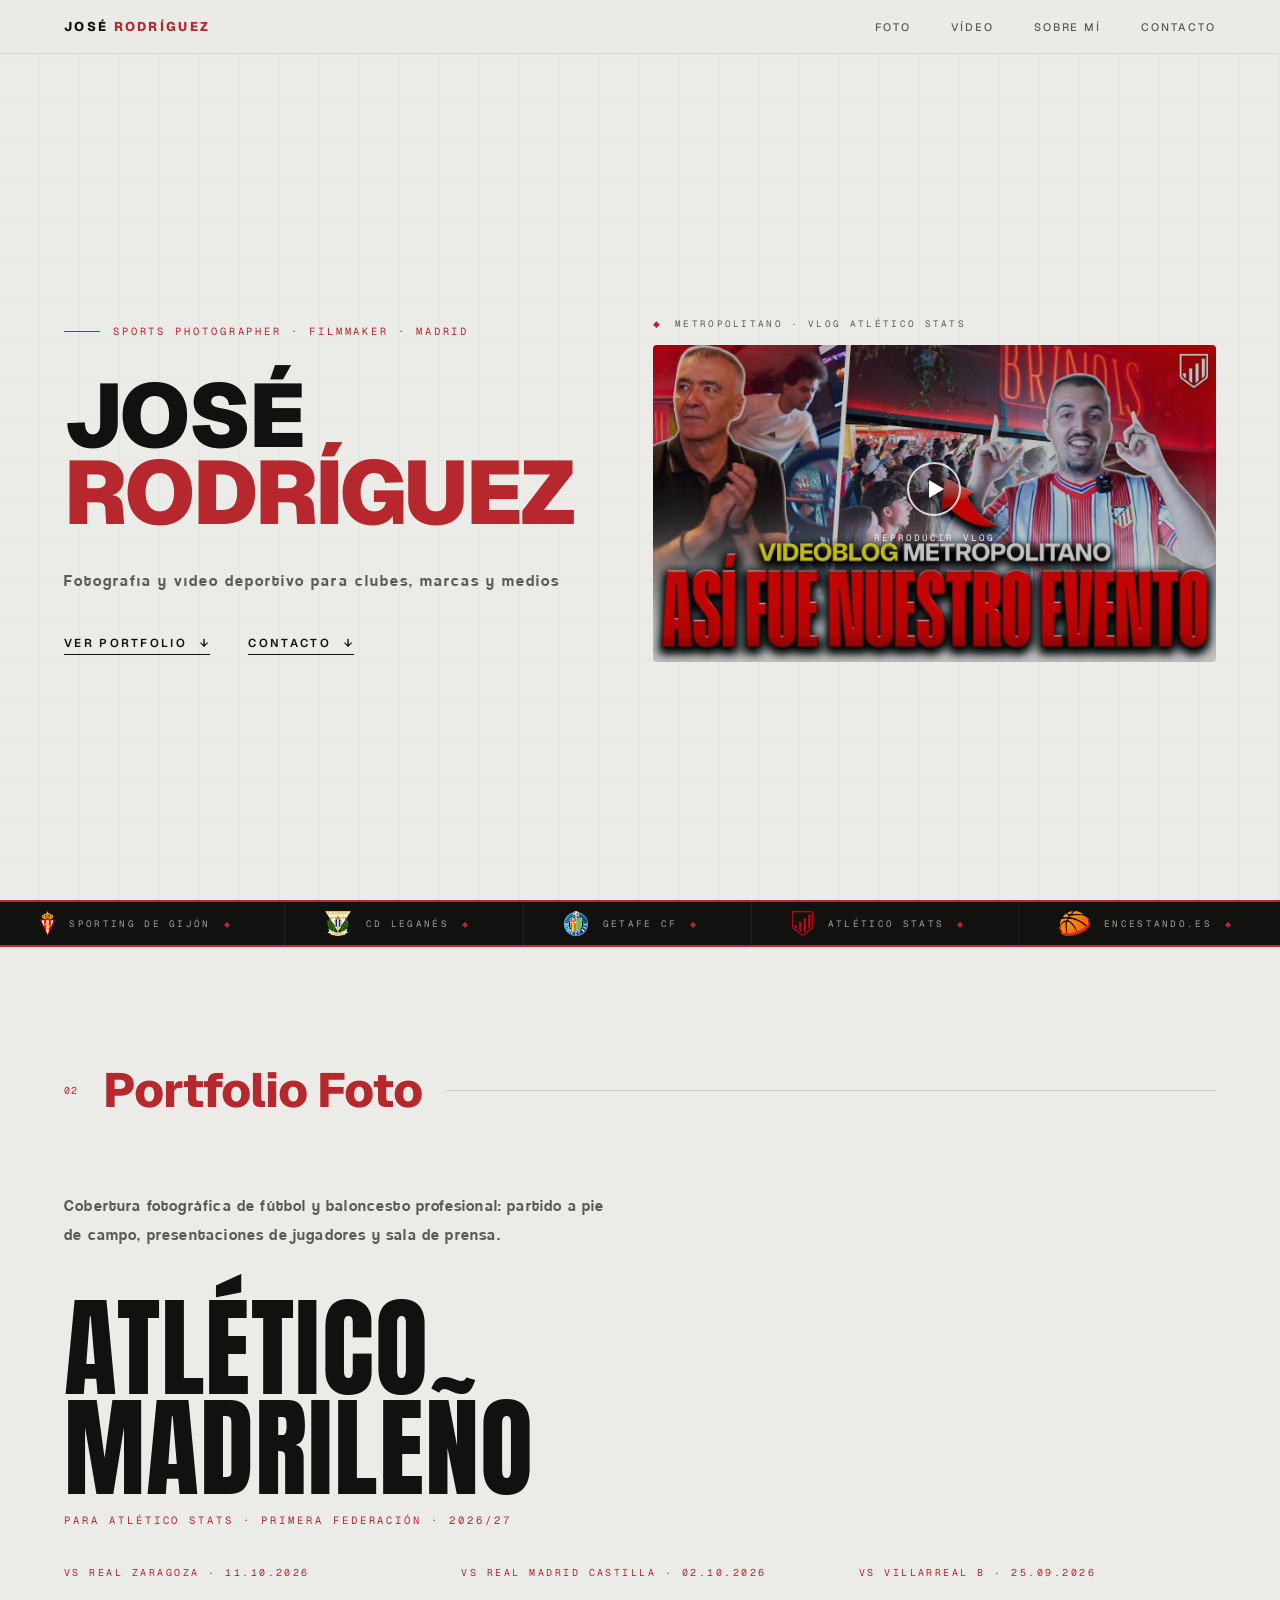
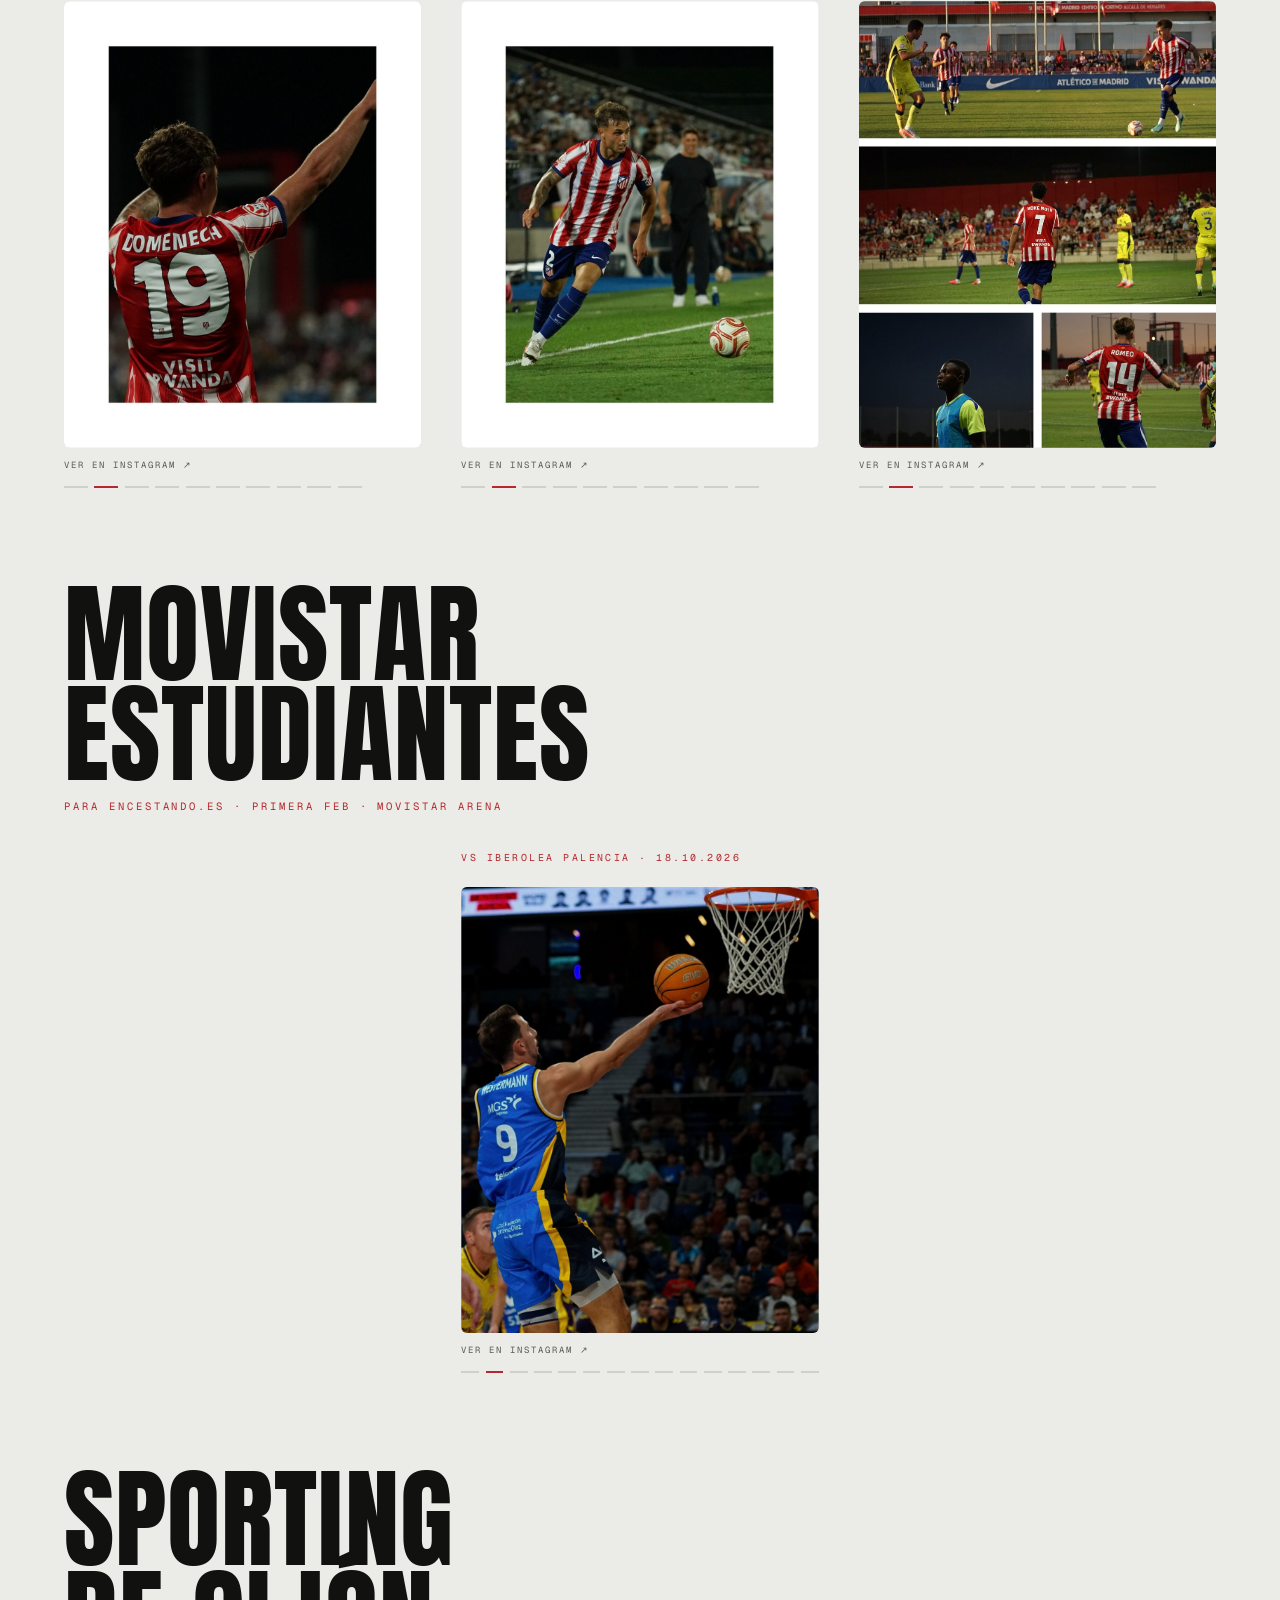
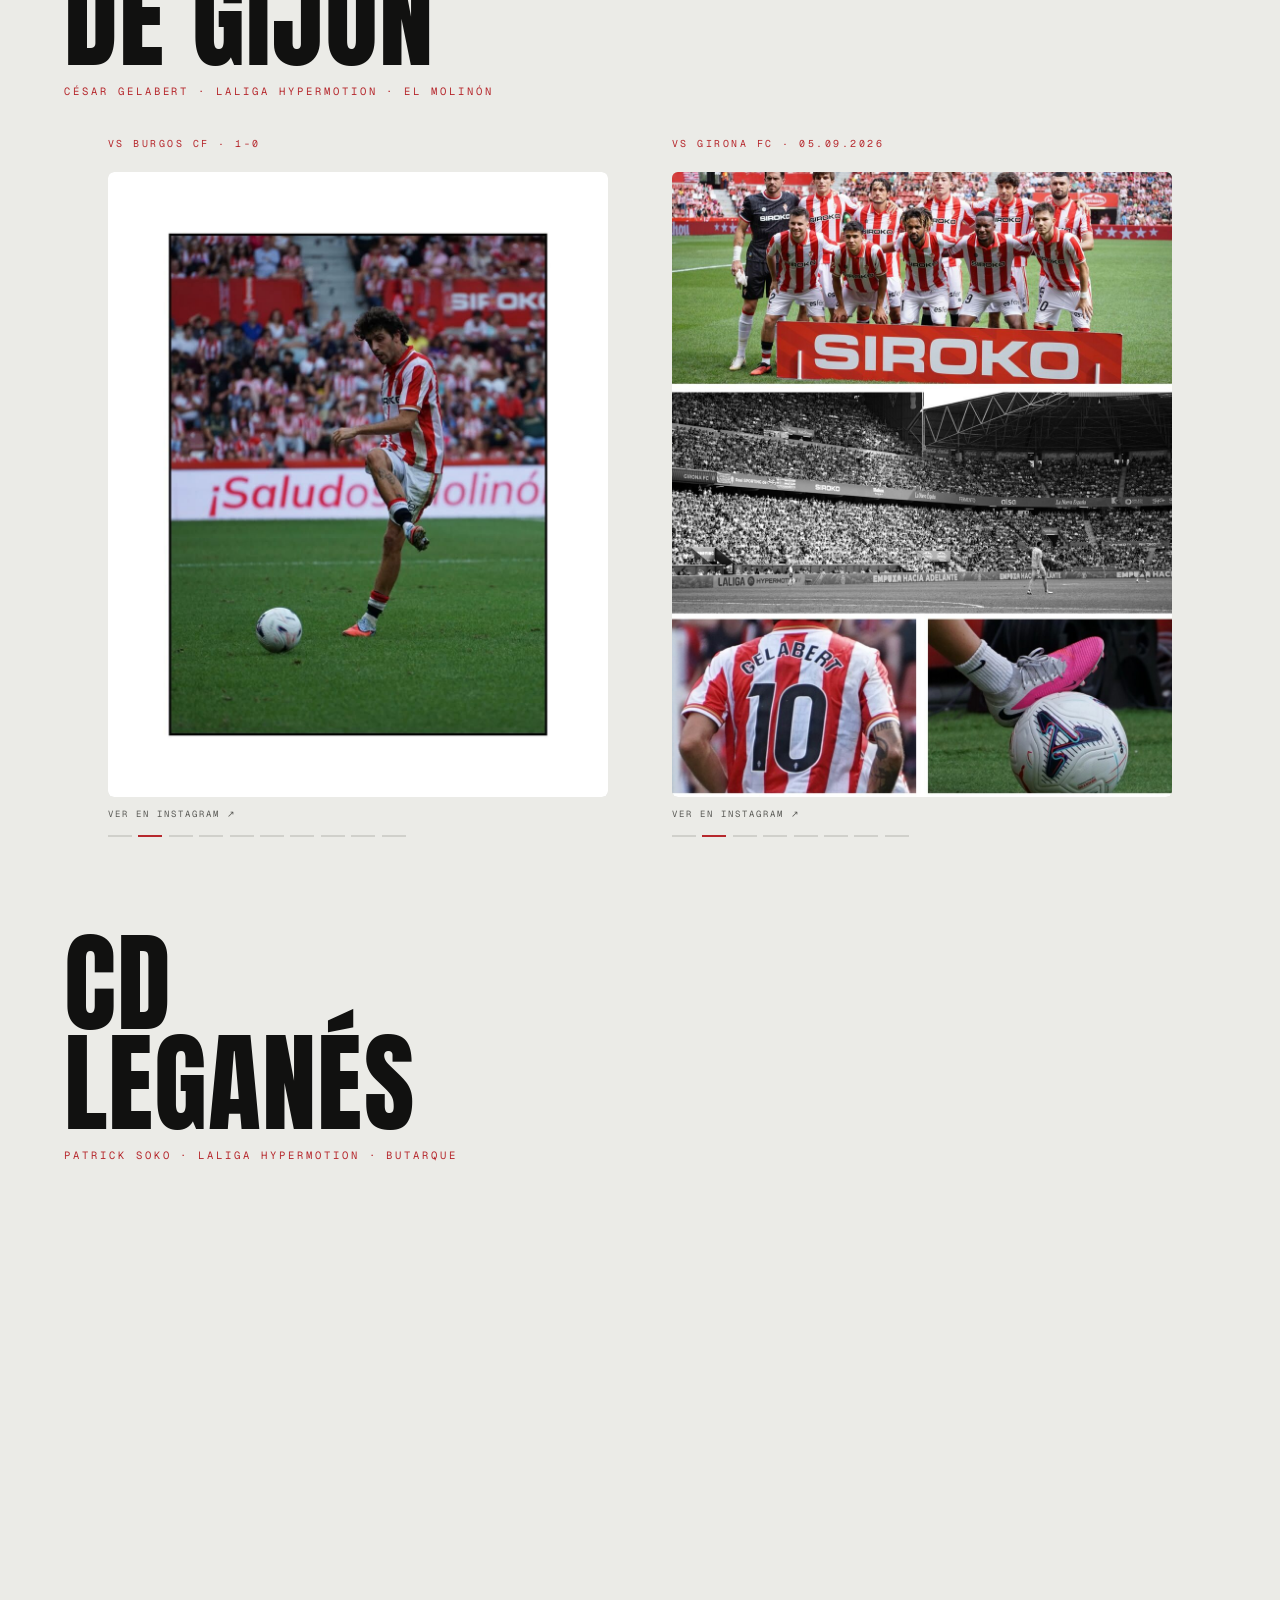
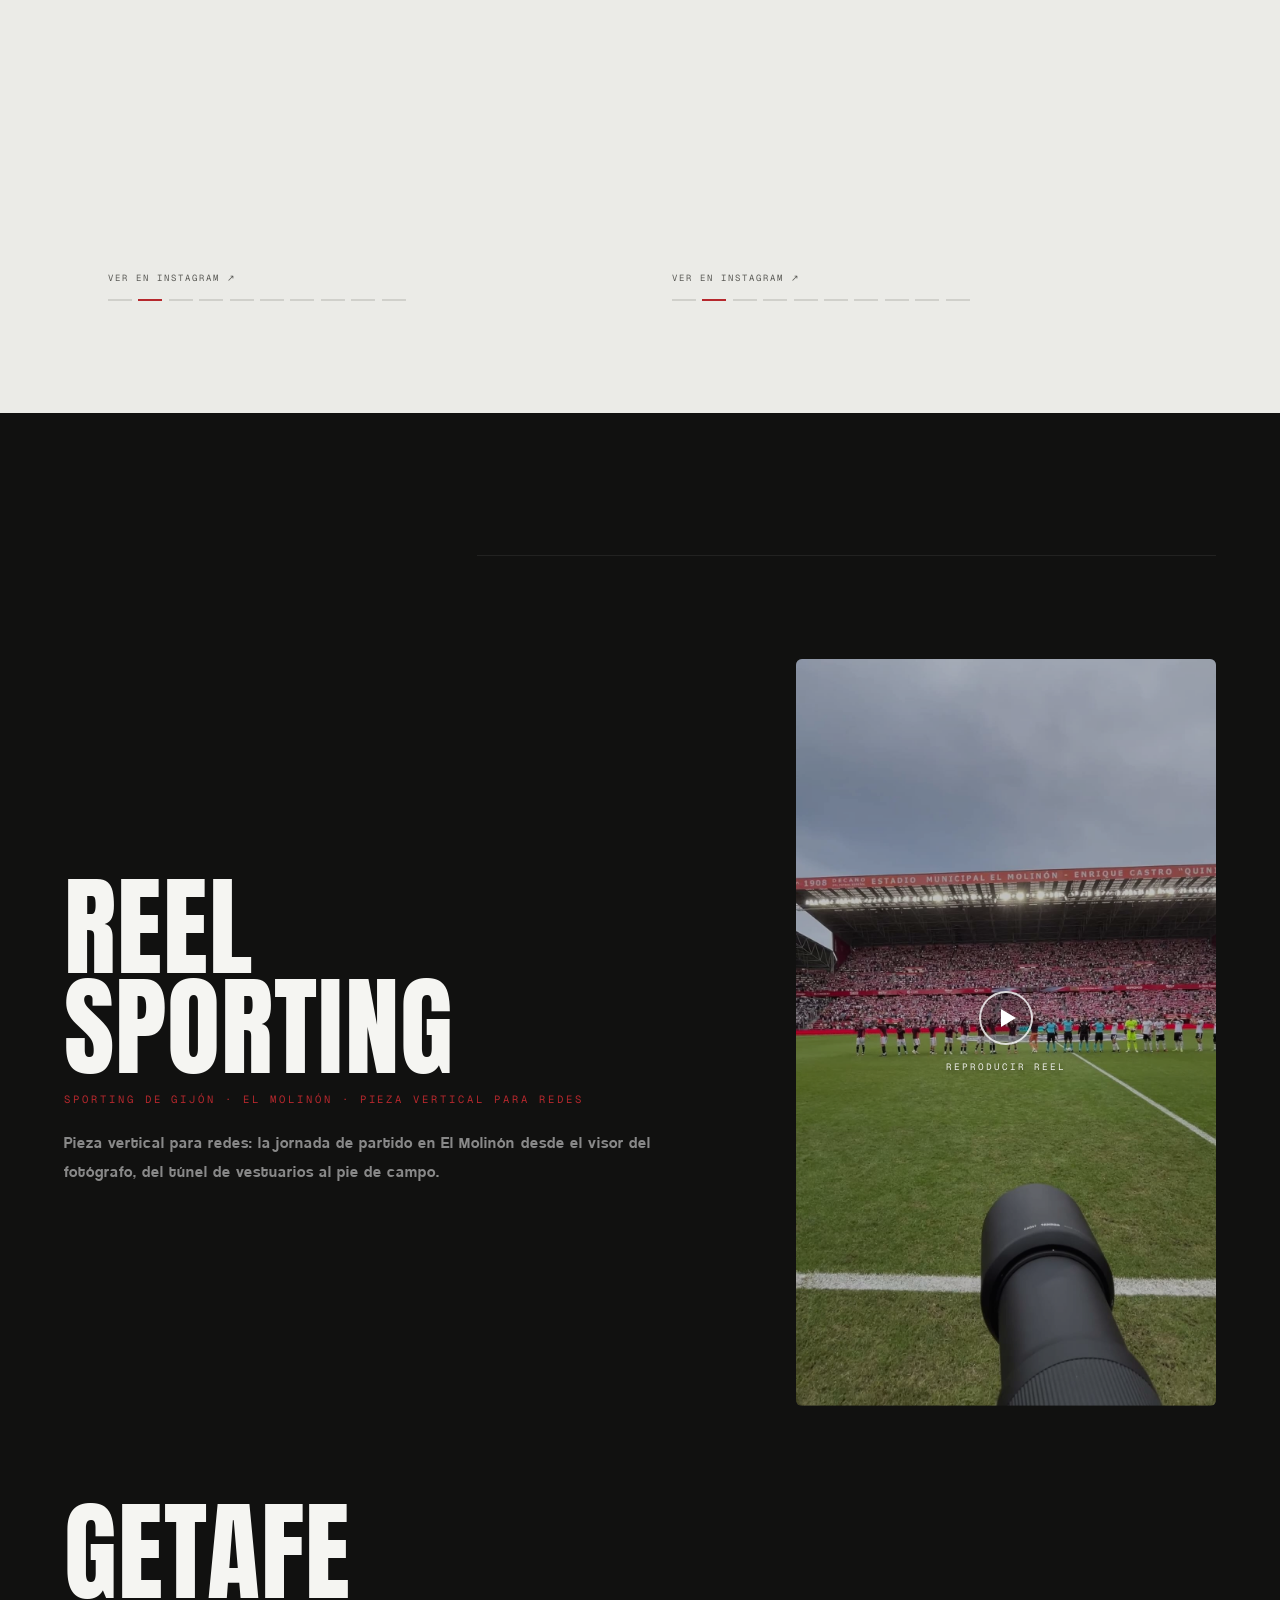
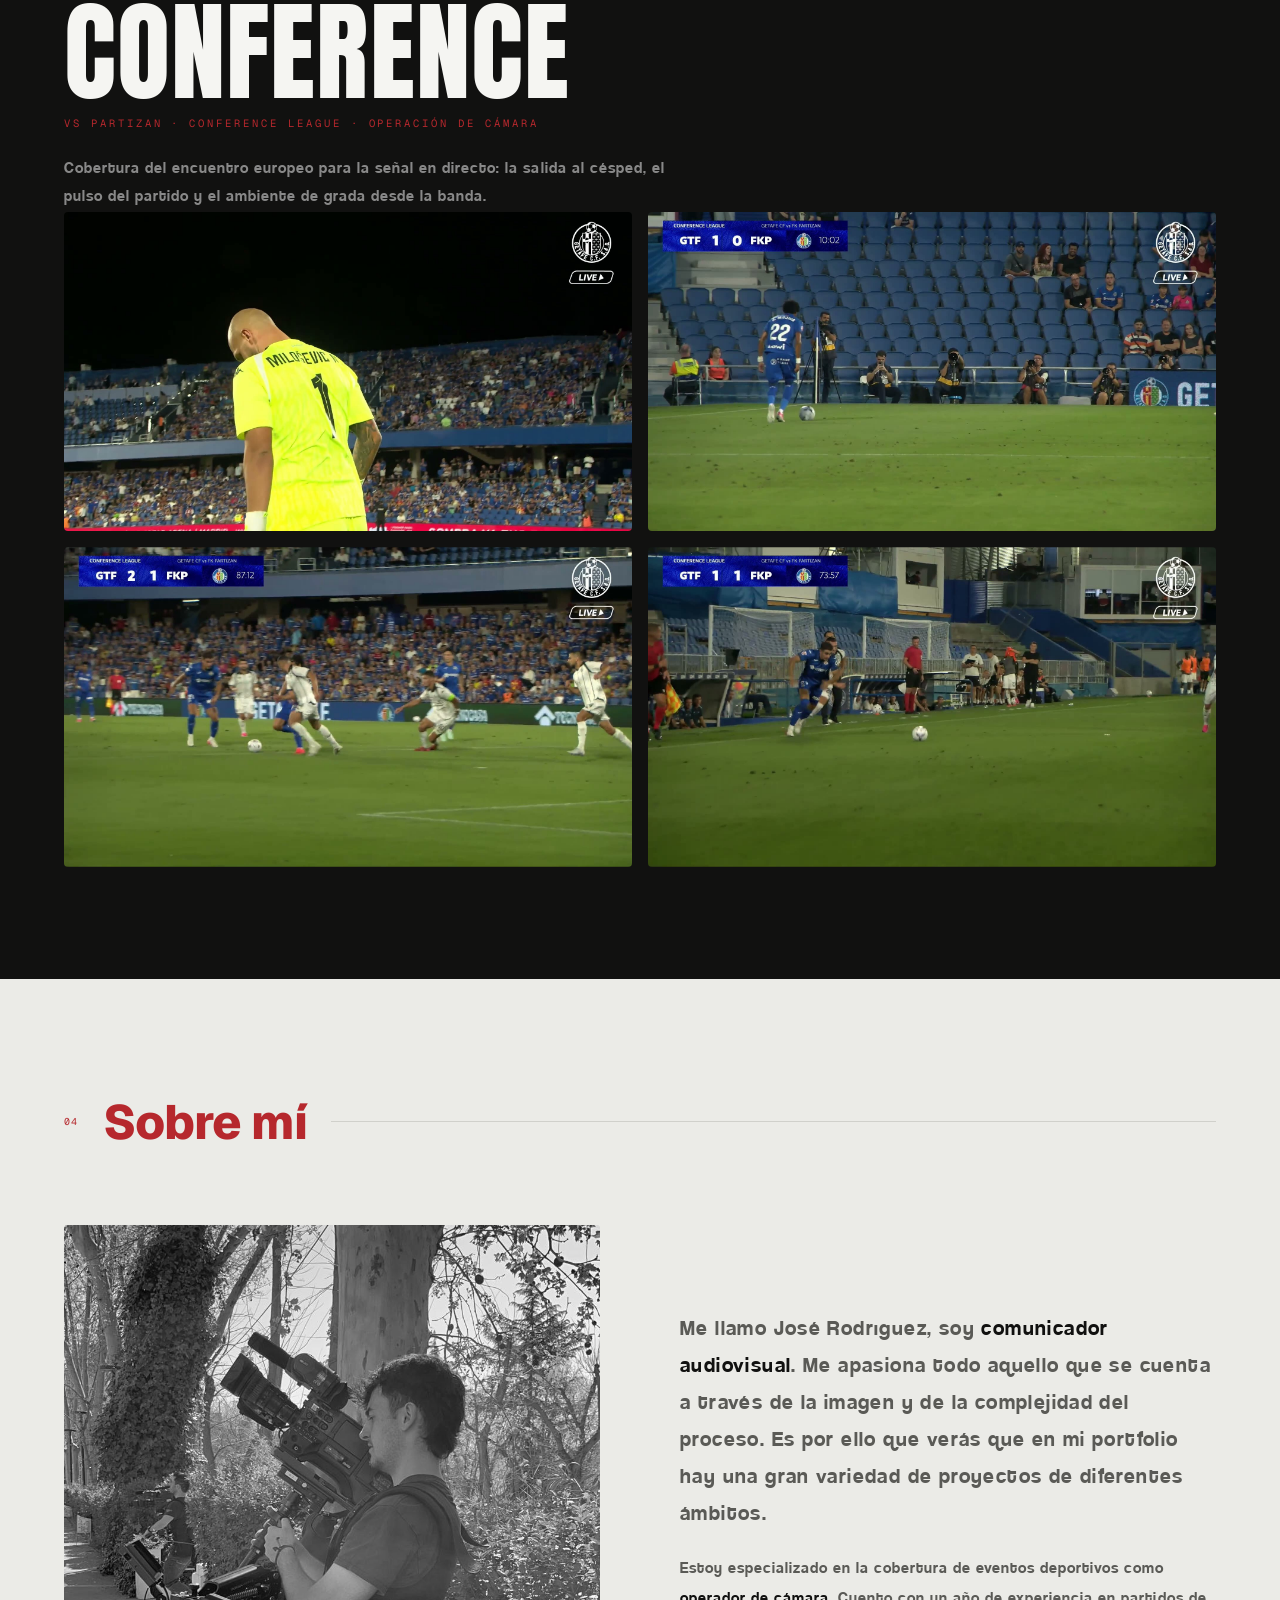
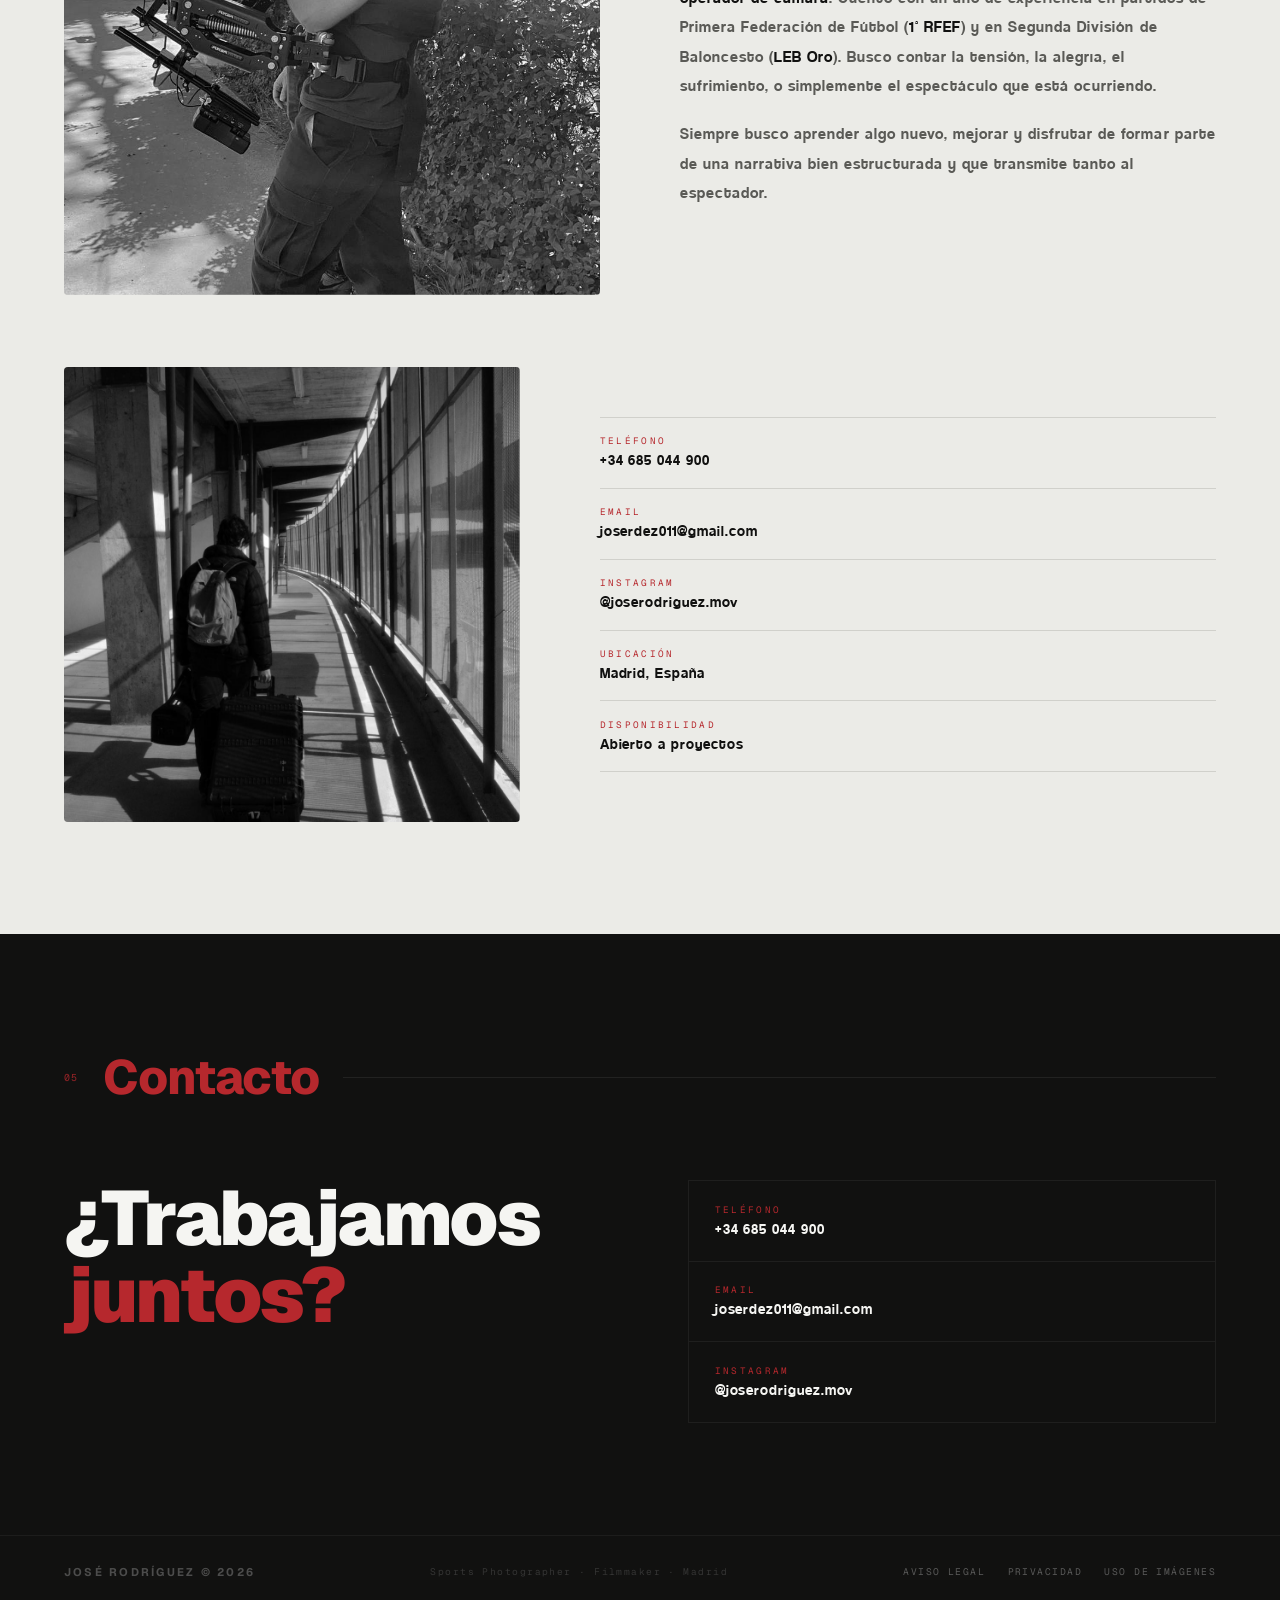
==== commit 76091224: "Cambios del 27/10: Sports Photographer, botón de contacto en portada, cinta de clientes con logos y " ====
--- a/index.html
+++ b/index.html
@@ -3,8 +3,8 @@
 <head>
   <meta charset="UTF-8">
   <meta name="viewport" content="width=device-width, initial-scale=1.0">
-  <title>José Rodríguez — Steadicam Operator & Filmmaker</title>
-  <meta name="description" content="Steadicam Operator & Filmmaker. Fotógrafo deportivo, colaborador en Atlético Stats y Encestando.es. Madrid.">
+  <title>José Rodríguez — Sports Photographer & Filmmaker</title>
+  <meta name="description" content="Sports Photographer & Filmmaker. Fotografía y vídeo deportivo para clubes, marcas y medios. Madrid.">
 
   <!-- Tipografías: Geist para textos técnicos/números y Coolvetica para un impacto brutalista.
        Autoalojadas en resources/fonts/ para no enviar la IP del visitante a Google ni a
@@ -200,6 +200,7 @@
     }
     .hero-cta:hover { color: var(--red); border-color: var(--red); }
     .hero-cta::after { content: '↓'; }
+    .hero-ctas { display: flex; flex-wrap: wrap; gap: 1rem 2.4rem; }
 
     /* Escaparate: proyecto destacado directamente en portada */
     /* La columna de texto conserva el ritmo vertical que antes daba el gap del
@@ -334,7 +335,9 @@
     .film-ticker-track {
       display: flex;
       gap: 0;
-      animation: ticker-move 28s linear infinite;
+      /* Cada mitad lleva la lista dos veces (~2550px) para no dejar hueco en pantallas
+         anchas; 48s mantiene la velocidad que tenía con la lista de antes. */
+      animation: ticker-move 48s linear infinite;
       will-change: transform; /* Optimización de renderizado por GPU */
     }
     .film-ticker-track:hover { animation-play-state: paused; }
@@ -356,9 +359,11 @@
       font-size: 0.58rem;
       letter-spacing: 0.25em;
       text-transform: uppercase;
-      color: rgba(255,255,255,0.28);
+      color: rgba(255,255,255,0.6);
     }
     .ticker-seg .red { color: var(--red); margin: 0 0.8rem; font-size: 0.5rem; }
+    /* Escudo o logo del cliente, en miniatura delante de su nombre. */
+    .ticker-seg img { height: 1.6rem; width: auto; margin-right: 0.9rem; }
 
     /* ─── MAQUETACIÓN DE SECCIONES (Shells) ──────────────────── */
     section.s { padding: 7rem 4rem; }
@@ -533,13 +538,6 @@
     .s:not(.s--dark) .vfeat-desc  { color: var(--mid); }
 
     /* ─── SECCIÓN: PORTFOLIO FOTO ────────────────────────────── */
-    /* Rejilla 2×2 de celdas iguales. Antes era un masonry de 3 columnas, pero con
-       grupos de 4 fotos dejaba una suelta en la última fila y las columnas
-       descuadradas; con celdas 16:9 uniformes los dos reportajes se leen parejos. */
-    .photo-grid { display: grid; grid-template-columns: repeat(2, 1fr); gap: 1rem; }
-    .photo-grid .ph { margin-bottom: 0; }   /* el hueco lo pone el gap, no el margen */
-    .photo-grid .ph-inner { position: relative; aspect-ratio: 16/9; }
-    .photo-grid .ph img { position: absolute; inset: 0; width: 100%; height: 100%; object-fit: cover; }
     /* Dos carruseles de post por club, lado a lado; ancho acotado para que el
        4:5 no se dispare en alto. */
     .post-pair { display: grid; grid-template-columns: repeat(2, minmax(0, 500px)); gap: 4rem; justify-content: center; }
@@ -559,43 +557,6 @@
       color: var(--red);
       margin: 3.5rem 0 1.4rem;
     }
-    .ph {
-      position: relative;
-      overflow: hidden;
-      background: var(--pale);
-      cursor: pointer;
-      border-radius: 4px;
-      break-inside: avoid;    /* no parte una foto entre dos columnas */
-      margin-bottom: 1rem;    /* separación vertical entre fotos apiladas */
-    }
-    .ph-inner { display: block; }
-    .ph img { display: block; width: 100%; height: auto; transition: transform 0.5s ease; }
-    .ph:hover img { transform: scale(1.04); }
-
-    /* Overlay cinematográfico interactivo (Caption en hover) */
-    .ph-overlay {
-      position: absolute;
-      inset: 0;
-      background: rgba(17,17,16,0);
-      display: flex;
-      align-items: flex-end;
-      padding: 1.2rem;
-      transition: background 0.3s;
-      pointer-events: none;
-    }
-    .ph:hover .ph-overlay { background: rgba(17,17,16,0.55); }
-    .ph-caption {
-      font-family: var(--fh);
-      font-size: 0.75rem;
-      font-weight: 600;
-      letter-spacing: 0.12em;
-      text-transform: uppercase;
-      color: #fff;
-      opacity: 0;
-      transform: translateY(8px);
-      transition: opacity 0.3s, transform 0.3s;
-    }
-    .ph:hover .ph-caption { opacity: 1; transform: translateY(0); }
 
     /* ─── SECCIÓN: SOBRE MÍ (Image-led, ref. Diego Simón) ────── */
     /* Fila principal: foto grande a la izquierda + texto a la derecha */
@@ -675,80 +636,6 @@
     }
     .i-val a { color: var(--dark); text-decoration: none; transition: color 0.2s; }
     .i-val a:hover { color: var(--red); }
-
-    /* ─── SECCIÓN: EXPERIENCIA / TIMELINE ────────────────────── */
-    .timeline { display: flex; flex-direction: column; }
-    .tl-item {
-      display: grid;
-      grid-template-columns: 180px 1px 1fr;
-      gap: 0 3.5rem;
-      padding: 3.5rem 0;
-      border-bottom: 1px solid rgba(255,255,255,0.06);
-      /* Preparación para transiciones mediante IntersectionObserver */
-      opacity: 0;
-      transform: translateY(18px);
-      transition: opacity 0.55s ease, transform 0.55s ease;
-    }
-    .tl-item:last-child { border-bottom: none; }
-    .tl-item.visible { opacity: 1; transform: translateY(0); }
-
-    .tl-date {
-      font-family: var(--fm);
-      font-size: 0.65rem;
-      letter-spacing: 0.15em;
-      color: rgba(255,255,255,0.3);
-      text-align: right;
-      padding-top: 0.25rem;
-    }
-    /* Eje de la línea temporal */
-    .tl-spine { background: rgba(255,255,255,0.1); position: relative; }
-    .tl-spine::before {
-      content: '';
-      position: absolute;
-      top: 0.3rem;
-      left: 50%;
-      transform: translateX(-50%);
-      width: 8px;
-      height: 8px;
-      border-radius: 50%;
-      background: var(--red);
-      box-shadow: 0 0 0 3px rgba(182,40,45,0.2);
-    }
-    .tl-body { padding-top: 0; }
-    .tl-co {
-      font-family: var(--fm);
-      font-size: 0.62rem;
-      letter-spacing: 0.22em;
-      text-transform: uppercase;
-      color: var(--red);
-      margin-bottom: 0.5rem;
-    }
-    .tl-role {
-      font-family: var(--fh);
-      font-size: clamp(1.2rem, 2.5vw, 1.75rem);
-      font-weight: 700;
-      color: var(--white);
-      line-height: 1.2;
-      margin-bottom: 1rem;
-    }
-    .tl-desc {
-      font-family: var(--fb);
-      font-size: 0.95rem;
-      letter-spacing: 0.06em;
-      line-height: 1.75;
-      color: rgba(255,255,255,0.42);
-    }
-    .tl-badge {
-      display: inline-block;
-      margin-top: 1.1rem;
-      padding: 0.28rem 0.8rem;
-      border: 1px solid rgba(182,40,45,0.45);
-      font-family: var(--fm);
-      font-size: 0.58rem;
-      letter-spacing: 0.18em;
-      text-transform: uppercase;
-      color: var(--red);
-    }
 
     /* ─── SECCIÓN: CONTACTO ──────────────────────────────────── */
     .contact-grid { display: grid; grid-template-columns: 1fr 1fr; gap: 6rem; align-items: start; }
@@ -761,15 +648,6 @@
       color: var(--white);
     }
     .contact-headline em { color: var(--red); font-style: normal; }
-    .contact-sub {
-      font-family: var(--fb);
-      font-size: 1rem;
-      letter-spacing: 0.07em;
-      line-height: 1.7;
-      color: rgba(255,255,255,0.38);
-      margin-top: 1.8rem;
-      max-width: 400px;
-    }
     .contact-links { display: flex; flex-direction: column; gap: 0; }
     .c-link {
       display: flex;
@@ -826,23 +704,6 @@
       text-decoration: none; transition: color 0.25s ease;
     }
     .foot-legal a:hover { color: var(--red); }
-
-    /* ─── INTERFAZ LIGHTBOX (Modal nativo para fotos) ─────────── */
-    #lb { display: none; position: fixed; inset: 0; background: rgba(10,10,10,0.94); z-index: 2000; align-items: center; justify-content: center; cursor: pointer; }
-    #lb.open { display: flex; }
-    #lb img { max-width: 90vw; max-height: 90vh; object-fit: contain; }
-    #lb-close {
-      position: absolute;
-      top: 1.5rem;
-      right: 2rem;
-      font-family: var(--fh);
-      font-size: 0.7rem;
-      font-weight: 600;
-      letter-spacing: 0.2em;
-      text-transform: uppercase;
-      color: rgba(255,255,255,0.4);
-      cursor: pointer;
-    }
 
     /* ─── RENDER PERFORMANCE ANIMATIONS ─────────────────────── */
     @keyframes fadeUp {
@@ -877,12 +738,6 @@
 
     /* Barra de progreso de lectura, en el rojo de grabación. */
     .scroll-progress { position: fixed; top: 0; left: 0; right: 0; height: 2px; background: var(--red); transform: scaleX(0); transform-origin: left; z-index: 3000; pointer-events: none; }
-
-    /* Visor: entra con fundido y la foto se asienta. */
-    @keyframes lbFade { from { opacity: 0; } }
-    @keyframes lbZoom { from { opacity: 0; transform: scale(0.96); } }
-    #lb.open { animation: lbFade 0.3s ease; }
-    #lb.open img { animation: lbZoom 0.45s var(--ease-out); }
 
     /* ─── RESPONSIVE DESIGN (Media Queries) ──────────────────── */
 
@@ -937,17 +792,12 @@
       .vfeat-stage { margin: 2rem auto 3rem; }
       .reel-split { grid-template-columns: 1fr; gap: 0; }
       .reel-split .vfeat-stage { margin: 2rem auto 3rem; }
-      .tl-item { grid-template-columns: 1fr; gap: 0.8rem; padding: 2.5rem 0; }
-      .tl-spine { display: none; }
-      .tl-date { text-align: left; padding-top: 0; margin-bottom: 0.5rem; }
-
     }
 
     @media (max-width: 600px) {
       h1.hero-name { font-size: clamp(2.9rem, 15vw, 4.5rem); }
-      /* "PRETEMPORADA" no cabía a 320px con el mínimo de 3rem y se cortaba. */
+      /* "ESTUDIANTES" no cabía a 320px con el mínimo de 3rem y se cortaba. */
       .vfeat-title { font-size: clamp(2.4rem, 14vw, 3rem); }
-      .photo-grid { grid-template-columns: 1fr; }
       .post-pair { grid-template-columns: 1fr; gap: 0; }
       .loop-grid { grid-template-columns: 1fr; }
       .s-head { flex-direction: column; align-items: flex-start; gap: 0.8rem; margin-bottom: 3rem; }
@@ -976,7 +826,6 @@
     <li><a href="#photo">Foto</a></li>
     <li><a href="#video">Vídeo</a></li>
     <li><a href="#about">Sobre mí</a></li>
-    <li><a href="#experience">Experiencia</a></li>
     <li><a href="#contact">Contacto</a></li>
   </ul>
 </nav>
@@ -986,17 +835,20 @@
      ════════════════════════════════════════════════════════════ -->
 <header class="hero" id="hero">
   <div class="hero-main">
-    <div class="hero-eyebrow">Steadicam Operator · Filmmaker · Madrid</div>
+    <div class="hero-eyebrow">Sports Photographer · Filmmaker · Madrid</div>
     <h1 class="hero-name">
       JOSÉ
       <span class="r">RODRÍGUEZ</span>
     </h1>
 
     <div class="hero-desc">
-      <p>Fotógrafo deportivo, colaborador en <strong>Atlético Stats</strong> &amp; <strong>Encestando.es</strong></p>
-    </div>
-
-    <a class="hero-cta" href="#video">Ver portfolio</a>
+      <p>Fotografía y vídeo deportivo para clubes, marcas y medios</p>
+    </div>
+
+    <div class="hero-ctas">
+      <a class="hero-cta" href="#video">Ver portfolio</a>
+      <a class="hero-cta" href="#contact">Contacto</a>
+    </div>
   </div>
 
   <!-- ESCAPARATE: vlog de Atlético Stats en el Metropolitano. Miniatura
@@ -1015,22 +867,31 @@
   </div>
 </header>
 
-<!-- Marquee de tecnología/servicios oculto para lectores de pantalla por redundancia -->
+<!-- Clientes y marcas con los que ha colaborado José. Oculto para lectores de pantalla:
+     los mismos nombres ya aparecen en el portfolio. -->
 <div class="film-ticker" aria-hidden="true">
   <div class="film-ticker-track" id="ticker">
-    <div class="ticker-seg"><span>Steadicam Operator</span><span class="red">◆</span></div>
-    <div class="ticker-seg"><span>Camera Op — 1ª RFEF</span><span class="red">◆</span></div>
-    <div class="ticker-seg"><span>Eventos Deportivos</span><span class="red">◆</span></div>
-    <div class="ticker-seg"><span>Iluminación & Plató</span><span class="red">◆</span></div>
-    <div class="ticker-seg"><span>Filmmaker</span><span class="red">◆</span></div>
-    <div class="ticker-seg"><span>Madrid, España</span><span class="red">◆</span></div>
+    <div class="ticker-seg"><img src="resources/logos/sporting.png" alt=""><span>Sporting de Gijón</span><span class="red">◆</span></div>
+    <div class="ticker-seg"><img src="resources/logos/leganes.png" alt=""><span>CD Leganés</span><span class="red">◆</span></div>
+    <div class="ticker-seg"><img src="resources/logos/getafe.png" alt=""><span>Getafe CF</span><span class="red">◆</span></div>
+    <div class="ticker-seg"><img src="resources/logos/atletico-stats.png" alt=""><span>Atlético Stats</span><span class="red">◆</span></div>
+    <div class="ticker-seg"><img src="resources/logos/encestando.png" alt=""><span>Encestando.es</span><span class="red">◆</span></div>
+    <div class="ticker-seg"><img src="resources/logos/sporting.png" alt=""><span>Sporting de Gijón</span><span class="red">◆</span></div>
+    <div class="ticker-seg"><img src="resources/logos/leganes.png" alt=""><span>CD Leganés</span><span class="red">◆</span></div>
+    <div class="ticker-seg"><img src="resources/logos/getafe.png" alt=""><span>Getafe CF</span><span class="red">◆</span></div>
+    <div class="ticker-seg"><img src="resources/logos/atletico-stats.png" alt=""><span>Atlético Stats</span><span class="red">◆</span></div>
+    <div class="ticker-seg"><img src="resources/logos/encestando.png" alt=""><span>Encestando.es</span><span class="red">◆</span></div>
     <!-- Duplicación del track idéntica para asegurar el loop infinito sin saltos visuales -->
-    <div class="ticker-seg"><span>Steadicam Operator</span><span class="red">◆</span></div>
-    <div class="ticker-seg"><span>Camera Op — 1ª RFEF</span><span class="red">◆</span></div>
-    <div class="ticker-seg"><span>Eventos Deportivos</span><span class="red">◆</span></div>
-    <div class="ticker-seg"><span>Iluminación & Plató</span><span class="red">◆</span></div>
-    <div class="ticker-seg"><span>Filmmaker</span><span class="red">◆</span></div>
-    <div class="ticker-seg"><span>Madrid, España</span><span class="red">◆</span></div>
+    <div class="ticker-seg"><img src="resources/logos/sporting.png" alt=""><span>Sporting de Gijón</span><span class="red">◆</span></div>
+    <div class="ticker-seg"><img src="resources/logos/leganes.png" alt=""><span>CD Leganés</span><span class="red">◆</span></div>
+    <div class="ticker-seg"><img src="resources/logos/getafe.png" alt=""><span>Getafe CF</span><span class="red">◆</span></div>
+    <div class="ticker-seg"><img src="resources/logos/atletico-stats.png" alt=""><span>Atlético Stats</span><span class="red">◆</span></div>
+    <div class="ticker-seg"><img src="resources/logos/encestando.png" alt=""><span>Encestando.es</span><span class="red">◆</span></div>
+    <div class="ticker-seg"><img src="resources/logos/sporting.png" alt=""><span>Sporting de Gijón</span><span class="red">◆</span></div>
+    <div class="ticker-seg"><img src="resources/logos/leganes.png" alt=""><span>CD Leganés</span><span class="red">◆</span></div>
+    <div class="ticker-seg"><img src="resources/logos/getafe.png" alt=""><span>Getafe CF</span><span class="red">◆</span></div>
+    <div class="ticker-seg"><img src="resources/logos/atletico-stats.png" alt=""><span>Atlético Stats</span><span class="red">◆</span></div>
+    <div class="ticker-seg"><img src="resources/logos/encestando.png" alt=""><span>Encestando.es</span><span class="red">◆</span></div>
   </div>
 </div>
 
@@ -1362,76 +1223,6 @@
     </div>
   </div>
 
-  <!-- ── PRETEMPORADA 2026/27 ───────────────────────────────────────────────
-       Sólo presentaciones y fichajes: José retiró las fotos del partido.
-       ─────────────────────────────────────────────────────────────────────── -->
-  <div class="vfeat" style="margin-top: 6rem;">
-    <h3 class="vfeat-title">Pretemporada<br>2026/27<span>Presentaciones y fichajes · CD Leganés &amp; Getafe CF</span></h3>
-    <p class="vfeat-desc">El arranque de temporada desde dentro del club: la presentación de un fichaje ante la prensa y la afición y las firmas de contrato en las oficinas.</p>
-  </div>
-
-  <p class="pf-cat">CD Leganés</p>
-  <div class="photo-grid">
-    <div class="ph" onclick="openLb(this)">
-      <div class="ph-inner">
-        <img src="resources/fotografias/pret-leganes-01.jpg" alt="Presentación de Soko junto al director deportivo del CD Leganés" loading="lazy">
-      </div>
-      <div class="ph-overlay"><span class="ph-caption">Presentación</span></div>
-    </div>
-
-    <div class="ph" onclick="openLb(this)">
-      <div class="ph-inner">
-        <img src="resources/fotografias/pret-leganes-02.jpg" alt="Sala de prensa del CD Leganés durante la presentación" loading="lazy">
-      </div>
-      <div class="ph-overlay"><span class="ph-caption">Sala de prensa</span></div>
-    </div>
-
-    <div class="ph" onclick="openLb(this)">
-      <div class="ph-inner">
-        <img src="resources/fotografias/pret-leganes-03.jpg" alt="Soko posando con la equipación del CD Leganés sobre el césped" loading="lazy">
-      </div>
-      <div class="ph-overlay"><span class="ph-caption">Posado en Butarque</span></div>
-    </div>
-
-    <div class="ph" onclick="openLb(this)">
-      <div class="ph-inner">
-        <img src="resources/fotografias/pret-leganes-04.jpg" alt="Soko con la afición del CD Leganés en la grada" loading="lazy">
-      </div>
-      <div class="ph-overlay"><span class="ph-caption">Con la afición</span></div>
-    </div>
-  </div>
-
-  <p class="pf-cat">Getafe CF</p>
-  <div class="photo-grid">
-    <div class="ph" onclick="openLb(this)">
-      <div class="ph-inner">
-        <img src="resources/fotografias/pret-getafe-01.jpg" alt="Firma de contrato en las oficinas del Getafe CF" loading="lazy">
-      </div>
-      <div class="ph-overlay"><span class="ph-caption">Firma de contrato</span></div>
-    </div>
-
-    <div class="ph" onclick="openLb(this)">
-      <div class="ph-inner">
-        <img src="resources/fotografias/pret-getafe-02.jpg" alt="Firma de contrato bajo el escudo del Getafe CF" loading="lazy">
-      </div>
-      <div class="ph-overlay"><span class="ph-caption">Firma de contrato</span></div>
-    </div>
-
-    <div class="ph" onclick="openLb(this)">
-      <div class="ph-inner">
-        <img src="resources/fotografias/pret-getafe-03.jpg" alt="Posado con la camiseta del Getafe CF tras la firma" loading="lazy">
-      </div>
-      <div class="ph-overlay"><span class="ph-caption">Posado con la camiseta</span></div>
-    </div>
-
-    <div class="ph" onclick="openLb(this)">
-      <div class="ph-inner">
-        <img src="resources/fotografias/pret-getafe-04.jpg" alt="Posado en el campo de la ciudad deportiva del Getafe CF" loading="lazy">
-      </div>
-      <div class="ph-overlay"><span class="ph-caption">Ciudad deportiva</span></div>
-    </div>
-  </div>
-
 </section>
 
 <!-- ════════════════════════════════════════════════════════════
@@ -1545,75 +1336,17 @@
 </section>
 
 <!-- ════════════════════════════════════════════════════════════
-     05 · EXPERIENCIA — Timeline
-     ════════════════════════════════════════════════════════════ -->
-<section class="s s--dark" id="experience">
-  <div class="s-head">
-    <span class="s-num">05</span>
-    <h2 class="s-title">Experiencia</h2>
-    <div class="s-rule"></div>
-  </div>
-  <div class="timeline">
-
-    <div class="tl-item">
-      <div class="tl-date">2026 — Presente</div>
-      <div class="tl-spine"></div>
-      <div class="tl-body">
-        <div class="tl-co">Freelance</div>
-        <div class="tl-role">Fotógrafo en 2ª División</div>
-        <div class="tl-desc">Fotógrafo deportivo en 2ª División española para César Gelabert (Sporting de Gijón) y para Patrick Soko (CD Leganés).</div>
-        <span class="tl-badge">Actualidad</span>
-      </div>
-    </div>
-
-    <div class="tl-item">
-      <div class="tl-date">2025 — Presente</div>
-      <div class="tl-spine"></div>
-      <div class="tl-body">
-        <div class="tl-co">PEVYPE</div>
-        <div class="tl-role">Operador de Cámara en Deportes</div>
-        <div class="tl-desc">Operador de cámara en eventos deportivos de alto nivel. Retransmisión de partidos de baloncesto (LEB Oro) y fútbol (1ª RFEF), cubriendo competiciones de máxima exigencia técnica y narrativa visual en directo.</div>
-        <span class="tl-badge">Actualidad</span>
-      </div>
-    </div>
-
-    <div class="tl-item">
-      <div class="tl-date">2024 — 2025</div>
-      <div class="tl-spine"></div>
-      <div class="tl-body">
-        <div class="tl-co">Escuela CEV</div>
-        <div class="tl-role">Técnico Departamento de Logística</div>
-        <div class="tl-desc">Gestión y administración del material audiovisual del departamento. Control de inventario, mantenimiento de equipos y coordinación en la preparación de rodajes y proyectos de producción internos.</div>
-      </div>
-    </div>
-
-    <div class="tl-item">
-      <div class="tl-date">2024</div>
-      <div class="tl-spine"></div>
-      <div class="tl-body">
-        <div class="tl-co">7yACCIÓN</div>
-        <div class="tl-role">Técnico de Iluminación & Cámara</div>
-        <div class="tl-desc">Prácticas profesionales en entorno de producción real. Montaje de sets de rodaje y operación de cámara en plató. Trabajo en iluminación para producciones audiovisuales con equipo técnico especializado.</div>
-        <span class="tl-badge">Prácticas</span>
-      </div>
-    </div>
-
-  </div>
-</section>
-
-<!-- ════════════════════════════════════════════════════════════
-     06 · CONTACTO
+     05 · CONTACTO
      ════════════════════════════════════════════════════════════ -->
 <section class="s s--dark" id="contact">
   <div class="s-head">
-    <span class="s-num">06</span>
+    <span class="s-num">05</span>
     <h2 class="s-title">Contacto</h2>
     <div class="s-rule"></div>
   </div>
   <div class="contact-grid">
     <div>
       <h3 class="contact-headline">¿Trabajamos<br><em>juntos?</em></h3>
-      <p class="contact-sub">Disponible para proyectos de cine, publicidad, eventos deportivos y cualquier producción que necesite un ojo preciso detrás de la cámara.</p>
     </div>
     <div class="contact-links">
       <a class="c-link" href="tel:+34685044900">
@@ -1634,19 +1367,13 @@
 
 <footer>
   <div class="foot-name">José Rodríguez © 2026</div>
-  <div class="foot-copy">Steadicam Operator · Filmmaker · Madrid</div>
+  <div class="foot-copy">Sports Photographer · Filmmaker · Madrid</div>
   <div class="foot-legal">
     <a href="legal.html">Aviso legal</a>
     <a href="legal.html#privacidad">Privacidad</a>
     <a href="legal.html#imagenes">Uso de imágenes</a>
   </div>
 </footer>
-
-<!-- Elemento accesible por teclado para cerrar modales -->
-<div id="lb" role="dialog" aria-modal="true" aria-label="Imagen ampliada" onclick="closeLb(event)">
-  <div id="lb-close" onclick="closeLb(null)" aria-label="Cerrar">✕ Cerrar</div>
-  <img id="lb-img" src="" alt="">
-</div>
 
 <script>
   /* ── INTERRUPTOR DE MENÚ MOBILE ───────────────────────────── */
@@ -1725,28 +1452,6 @@
     container.innerHTML = `<iframe src="https://www.youtube-nocookie.com/embed/${id}?autoplay=1" title="YouTube" allow="autoplay; encrypted-media; picture-in-picture; fullscreen" allowfullscreen></iframe>`;
   }
 
-  /* ── LIGHTBOX INTERACTIVO (Gestión de estados) ─────────────── */
-  function openLb(el) {
-    var img = el.querySelector('img');
-    if (!img) return;
-    document.getElementById('lb-img').src = img.src;
-    document.getElementById('lb-img').alt = img.alt;
-    document.getElementById('lb').classList.add('open');
-    document.body.style.overflow = 'hidden';
-  }
-
-  function closeLb(e) {
-    // Evita cierres accidentales al pinchar fuera de la zona de control
-    if (e && e.target !== document.getElementById('lb') && e.target !== document.getElementById('lb-close')) return;
-    document.getElementById('lb').classList.remove('open');
-    document.body.style.overflow = '';
-  }
-
-  // Accesibilidad por teclado (Cierre nativo con tecla ESC)
-  document.addEventListener('keydown', function(e) {
-    if (e.key === 'Escape') closeLb(null);
-  });
-
   /* ── SCROLL REVEAL (IntersectionObserver API) ──────────────── */
   var io = new IntersectionObserver(function(entries) {
     entries.forEach(function(entry) {
@@ -1760,20 +1465,20 @@
   /* Cada pieza recibe su efecto; las hermanas del mismo tipo entran escalonadas. */
   [
     ['.s-title, .vfeat-title, .contact-headline', 'reveal-mask'],
-    ['.s-num, .pf-intro, .vfeat-desc, .pf-cat, .hc-hint, .hc-dots, .about-lead, .about-body, .info-row, .contact-sub, .c-link', 'reveal'],
-    ['.post-pair .hc-stage, .photo-grid .ph-inner, .loop-vid, .vfeat-stage .vid-frame, .about-photo', 'reveal-media'],
+    ['.s-num, .pf-intro, .vfeat-desc, .pf-cat, .hc-hint, .hc-dots, .about-lead, .about-body, .info-row, .c-link', 'reveal'],
+    ['.post-pair .hc-stage, .loop-vid, .vfeat-stage .vid-frame, .about-photo', 'reveal-media'],
     ['.s-head', 'reveal-line']
   ].forEach(function(fx) {
     document.querySelectorAll(fx[0]).forEach(function(el) {
       var hermanas = Array.prototype.filter.call(el.parentElement.children, function(c) { return c.matches(fx[0]); });
-      var grupo = el.closest('.post-pair, .photo-grid, .loop-grid');
-      var i = grupo ? Array.prototype.indexOf.call(grupo.children, el.closest('.post-pair > *, .photo-grid > *, .loop-grid > *')) : hermanas.indexOf(el);
+      var grupo = el.closest('.post-pair, .loop-grid');
+      var i = grupo ? Array.prototype.indexOf.call(grupo.children, el.closest('.post-pair > *, .loop-grid > *')) : hermanas.indexOf(el);
       el.style.setProperty('--d', Math.min(i, 5) * 0.09 + 's');
       el.classList.add(fx[1]);
     });
   });
 
-  document.querySelectorAll('.tl-item, .reveal, .reveal-mask, .reveal-media, .reveal-line').forEach(function(el) {
+  document.querySelectorAll('.reveal, .reveal-mask, .reveal-media, .reveal-line').forEach(function(el) {
     io.observe(el);
   });
 
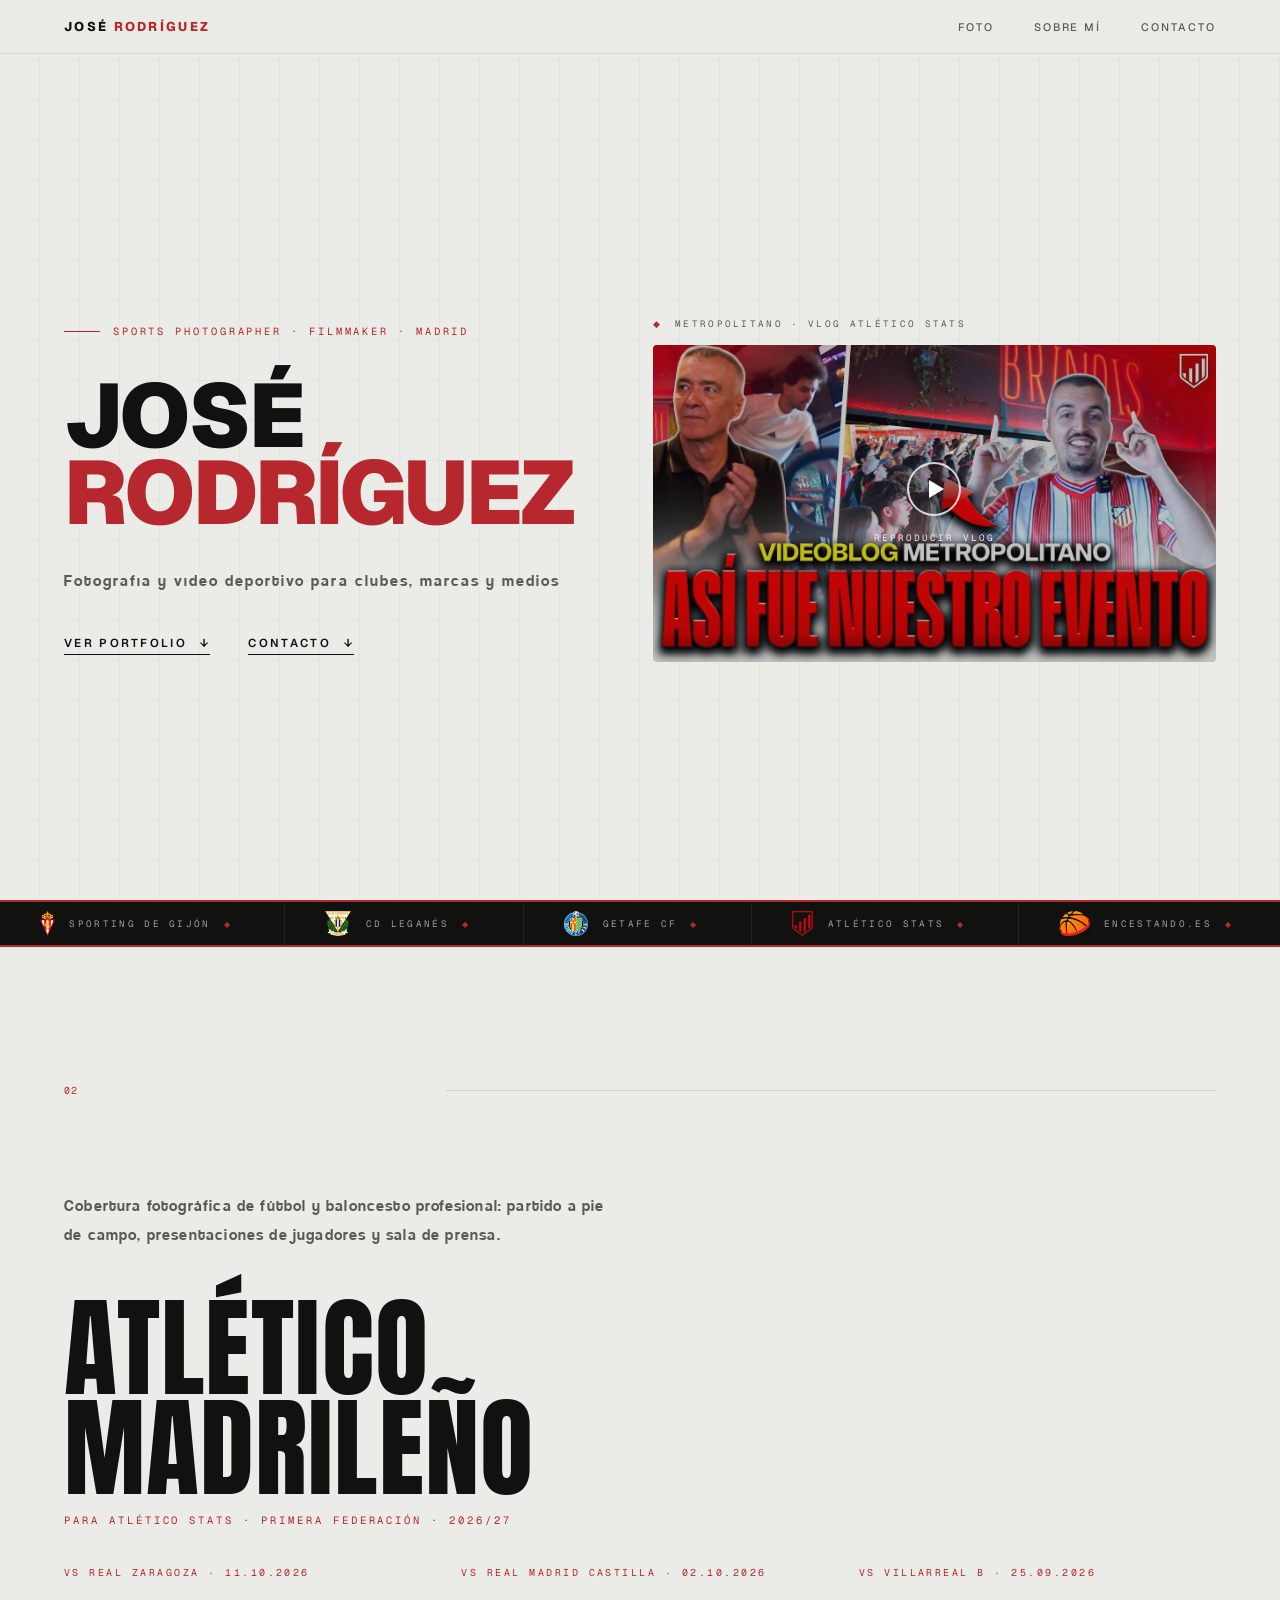
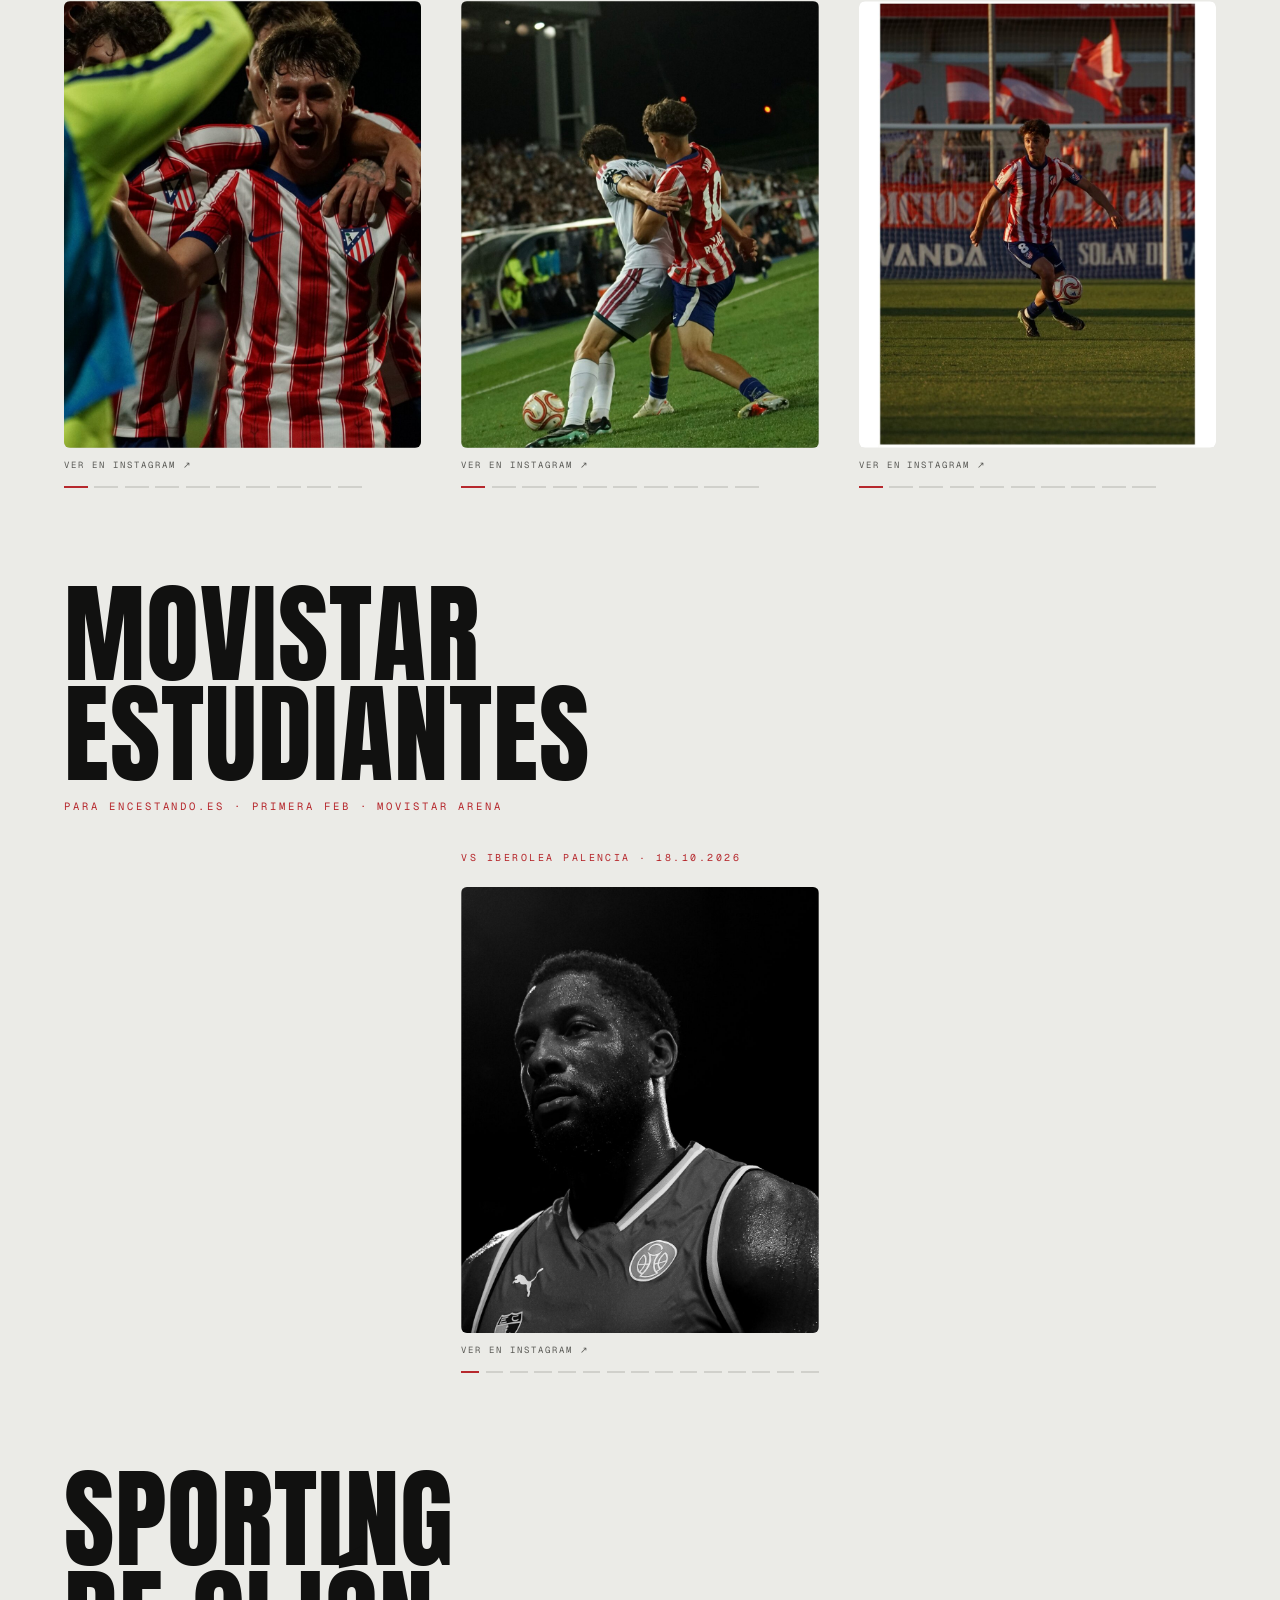
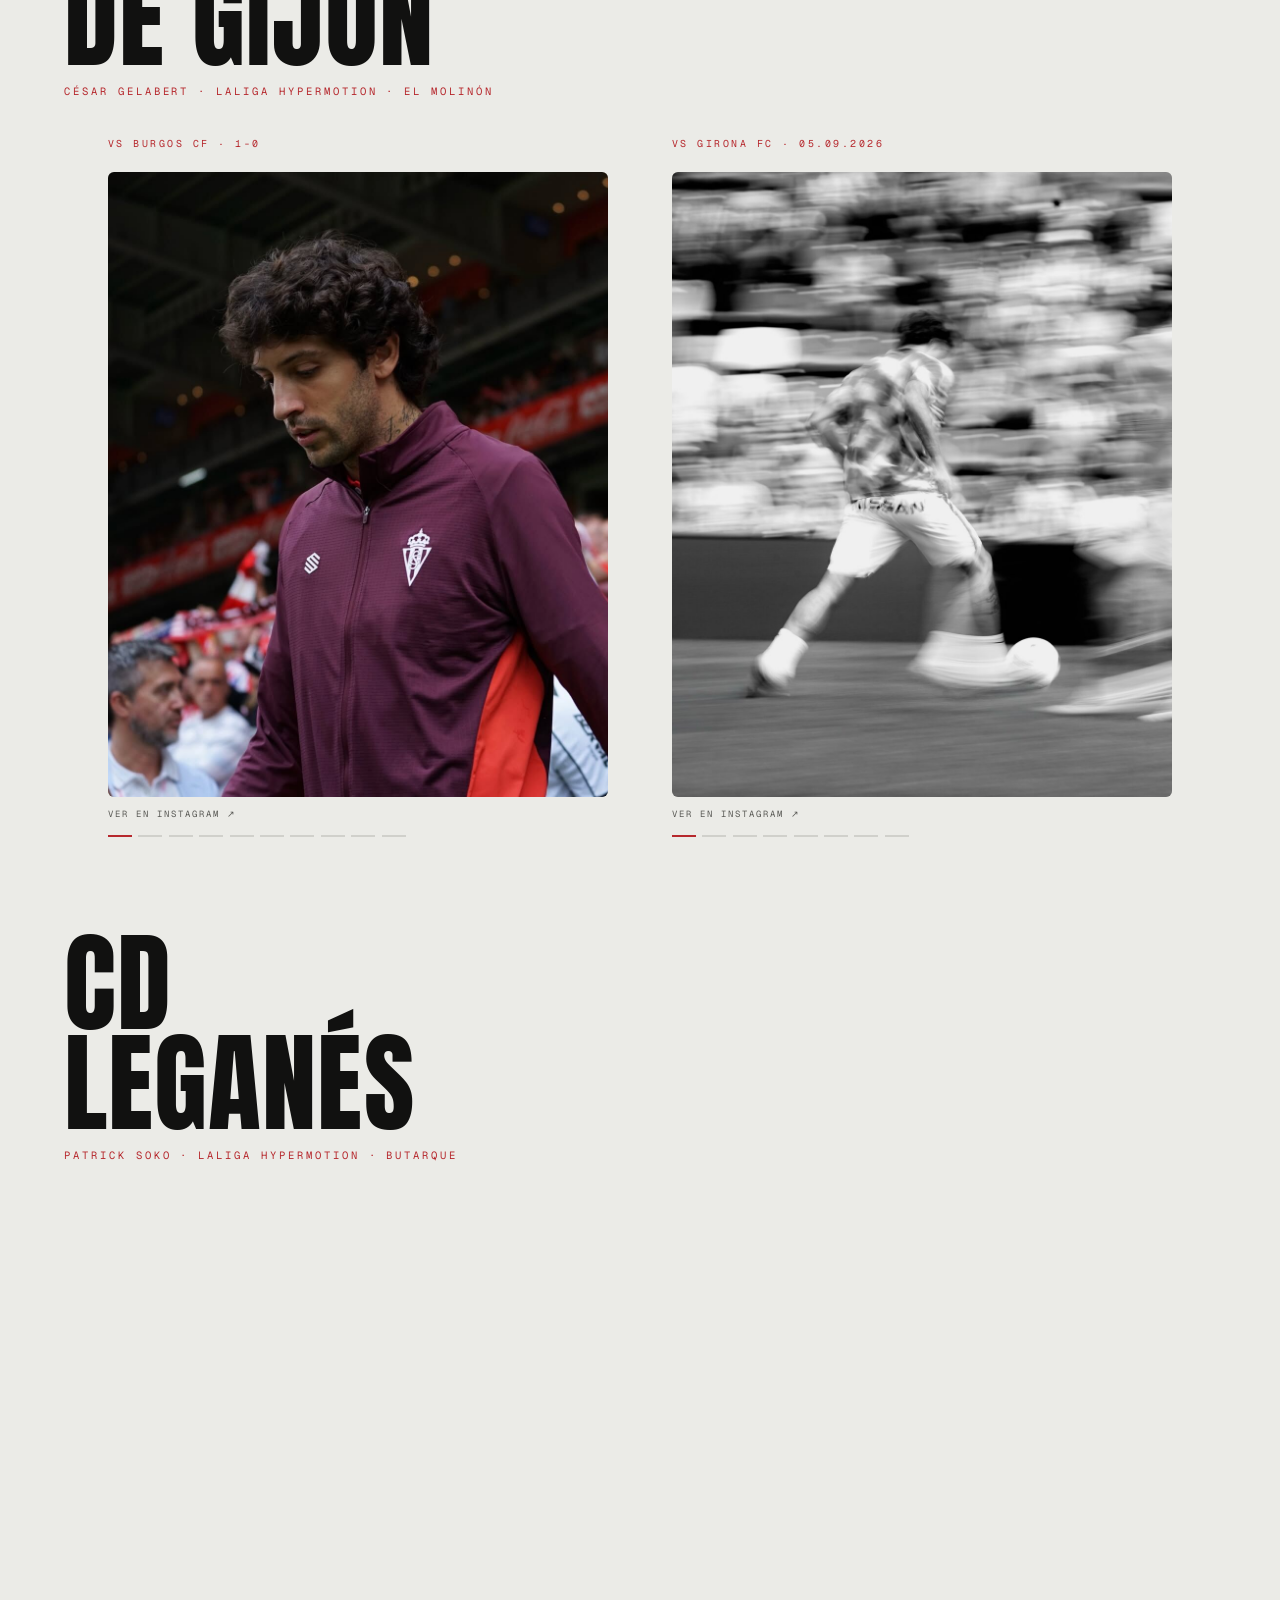
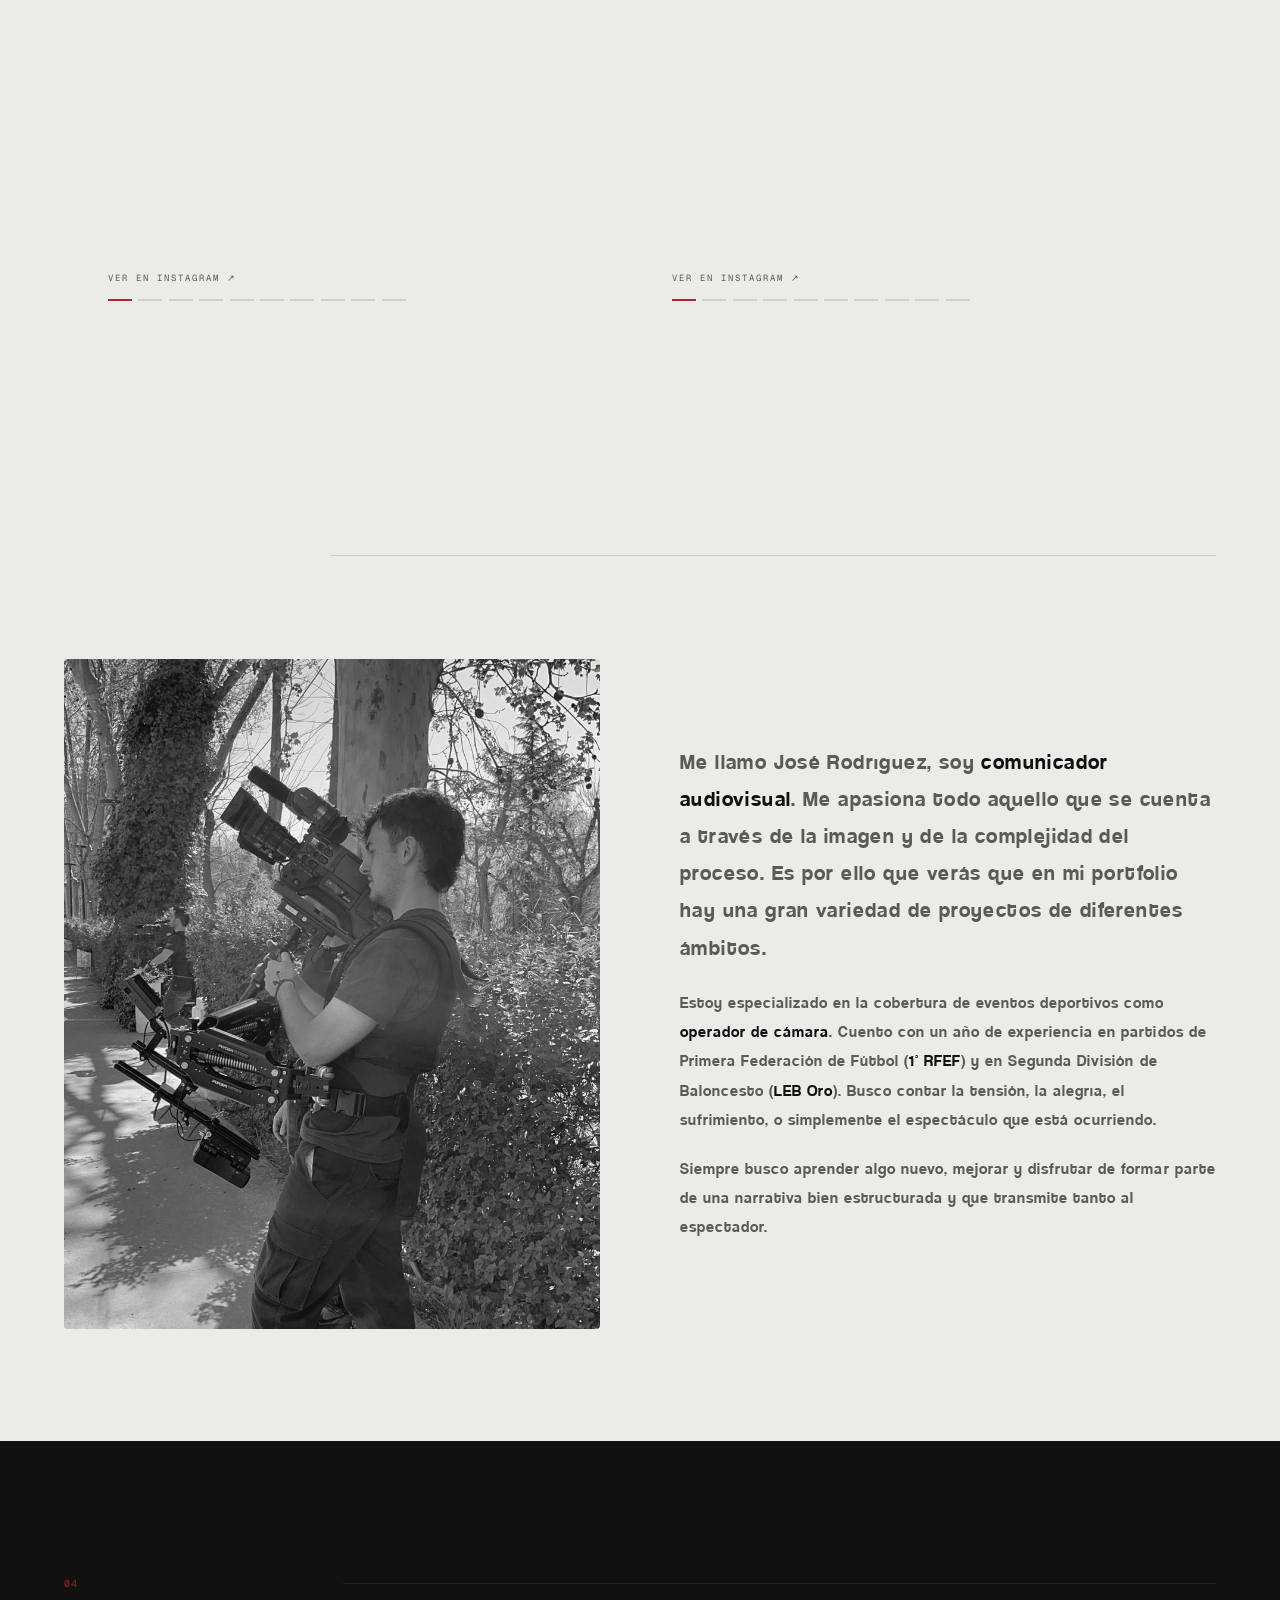
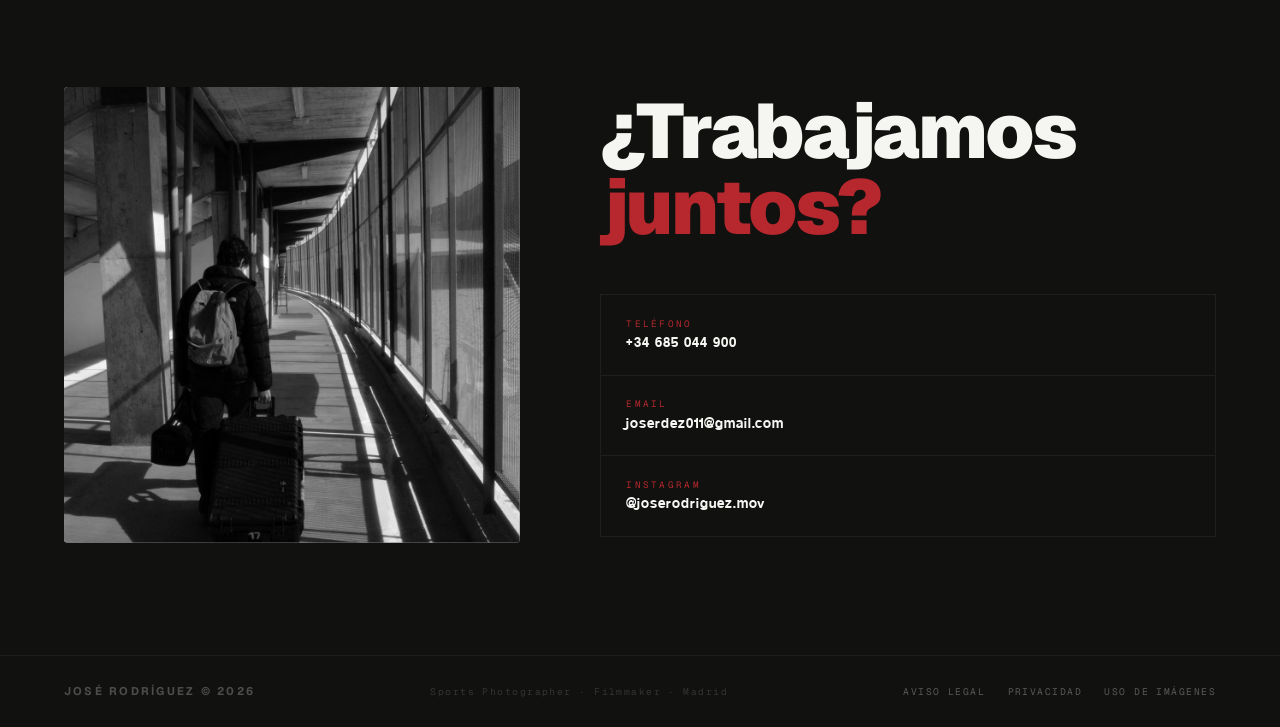
==== commit b5808269: "Quita la sección de vídeo y pasa la foto en ruta a Contacto para no repetir los datos de contacto en" ====
--- a/index.html
+++ b/index.html
@@ -401,7 +401,7 @@
     .s--red .s-title { color: var(--bg); }
     .s--red .s-rule { background: rgba(235,235,231,0.2); }
 
-    /* ─── SECCIÓN: PORTFOLIO VÍDEO (Estilo escaparate Zara) ───── */
+    /* ─── INTRO DE SECCIÓN ───────────────────────────────────── */
     .pf-intro {
       font-family: var(--fb);
       font-size: 1.05rem;
@@ -411,9 +411,8 @@
       margin-bottom: 3rem;
     }
     .s .pf-intro { color: var(--mid); }
-    .s--dark .pf-intro { color: rgba(255,255,255,0.5); }
-
-    /* ─── BLOQUE EDITORIAL DE VÍDEO (titular condensado + vídeo a sangre, ref. Zara) ─ */
+
+    /* ─── TITULAR EDITORIAL DE CADA CLUB (condensado, ref. Zara) ─ */
     .vfeat { max-width: 1100px; }
     .vfeat-title {
       font-family: var(--fd);
@@ -433,57 +432,15 @@
       color: var(--red);
       margin-top: 1.1rem;
     }
-    .vfeat-desc {
-      font-family: var(--fb);
-      font-size: 1.05rem;
-      letter-spacing: 0.06em;
-      line-height: 1.7;
-      color: rgba(255,255,255,0.5);
-      max-width: 620px;
-      margin-top: 1.6rem;
-    }
-    /* Escenario del vídeo destacado: contenido y centrado (no a sangre) y con un
-       ancho máximo para no sobredimensionarlo ni perder nitidez al ampliar el póster. */
-    /* width definido (no max-width): con max-width + margin:auto el ancho del bloque es
-       "indefinido" para resolver el width:100% de la miniatura y ésta no llenaba.
-       min(100%,1300px) da un ancho definido y centrado. */
-    .vfeat-stage { margin: 3rem auto 5rem; width: min(100%, 1300px); }
-    .vfeat-stage .vid-frame { border-radius: 6px; }
-    /* El Reel del Sporting está grabado en vertical (1080×1920), así que su
-       escenario se estrecha en lugar de estirarse a los 1300px del resto. */
-    .vfeat-stage--vert { width: min(100%, 420px); }
-    .reel-split { display: grid; grid-template-columns: 1fr 420px; gap: 4rem; align-items: center; }
-    .reel-split .vfeat-stage { margin: 0; }
-
-    /* Rejilla 2×2 de clips en bucle simultáneo (mudos). El fondo rayado marca
-       el hueco mientras no haya vídeo; al cargar, el <video> lo cubre. */
-    .loop-grid { display: grid; grid-template-columns: 1fr 1fr; gap: 1rem; }
-    .loop-grid .loop-vid {
-      display: block;
-      width: 100%;
-      aspect-ratio: 16/9;
-      object-fit: cover;
-      border-radius: 4px;
-      background: repeating-linear-gradient(45deg, #1a1a18, #1a1a18 12px, #141413 12px, #141413 24px);
-    }
-
-    .vid-wrap { display: flex; flex-direction: column; }
-    /* width:100% explícito: el marco es un flex item en columna cuyos hijos van en
-       posición absoluta; sin width no se estira y colapsaba el vídeo destacado. */
     /* La miniatura (img 16:9) se muestra como bloque a ancho completo y su altura natural
        define el alto del marco: técnica simple e infalible (la misma del grid masonry),
        sin object-fit/aspect-ratio/padding que en el destacado ancho no llenaban. */
     .vid-frame { position: relative; width: 100%; background-color: var(--dark); overflow: hidden; cursor: pointer; border-radius: 4px; }
     .vid-frame img.vid-thumb { display: block; width: 100%; height: auto; transition: transform 0.3s ease; }
     .vid-frame:hover img.vid-thumb { transform: scale(1.03); }
-    /* Al reproducir, el <iframe>/<video> sustituye a la miniatura; el marco ya no
+    /* Al reproducir, el <iframe> sustituye a la miniatura; el marco ya no
        tiene contenido que le dé altura, así que la fija el aspect-ratio. */
-    .vid-frame iframe, .vid-frame video { display: block; width: 100%; aspect-ratio: 16/9; border: none; background: #000; }
-    .vid-frame video { object-fit: cover; }
-    /* El Reel es vertical: sin esto heredaba el 16:9 de arriba y al darle al play
-       se encajaba en una caja horizontal, recortado por el object-fit. */
-    .vfeat-stage--vert .vid-frame iframe,
-    .vfeat-stage--vert .vid-frame video { aspect-ratio: 9/16; object-fit: contain; }
+    .vid-frame iframe { display: block; width: 100%; aspect-ratio: 16/9; border: none; background: #000; }
 
     .vid-placeholder {
       position: absolute;
@@ -527,15 +484,7 @@
       color: rgba(255,255,255,0.9);
       text-shadow: 0 2px 4px rgba(0,0,0,0.4);
     }
-    .vid-title { font-family: var(--fh); font-size: 1rem; font-weight: 700; color: var(--white); margin-top: 0.9rem; }
-    .vid-meta { font-family: var(--fb); font-size: 0.85rem; letter-spacing: 0.07em; color: rgba(255,255,255,0.45); margin-top: 0.2rem; }
-    /* En secciones claras los textos de vídeo se oscurecen */
-    .s:not(.s--dark) .vid-title { color: var(--dark); }
-    .s:not(.s--dark) .vid-meta { color: var(--mid); }
-    /* Ídem para el bloque editorial: .vfeat nació en la sección oscura de vídeo,
-       pero el portfolio de foto (fondo claro) lo reutiliza para sus titulares. */
     .s:not(.s--dark) .vfeat-title { color: var(--dark); }
-    .s:not(.s--dark) .vfeat-desc  { color: var(--mid); }
 
     /* ─── SECCIÓN: PORTFOLIO FOTO ────────────────────────────── */
     /* Dos carruseles de post por club, lado a lado; ancho acotado para que el
@@ -565,14 +514,6 @@
       grid-template-columns: 1fr 1fr;
       gap: 5rem;
       align-items: center;
-      margin-bottom: 4.5rem;
-    }
-    /* Fila secundaria: imagen + datos de contacto */
-    .about-meta {
-      display: grid;
-      grid-template-columns: 0.85fr 1.15fr;
-      gap: 5rem;
-      align-items: center;
     }
     /* Foto editorial en B/N que recupera el color al pasar el cursor */
     .about-photo {
@@ -611,34 +552,10 @@
     .about-body + .about-body { margin-top: 1.2rem; }
     .about-body strong { color: var(--dark); font-weight: 400; }
 
-    /* Tabla metadatos personales */
-    .about-info { display: flex; flex-direction: column; }
-    .info-row {
-      display: flex;
-      flex-direction: column;
-      padding: 1.1rem 0;
-      border-bottom: 1px solid var(--pale);
-    }
-    .info-row:first-child { border-top: 1px solid var(--pale); }
-    .i-label {
-      font-family: var(--fm);
-      font-size: 0.58rem;
-      letter-spacing: 0.25em;
-      text-transform: uppercase;
-      color: var(--red);
-      margin-bottom: 0.3rem;
-    }
-    .i-val {
-      font-family: var(--fb);
-      font-size: 1rem;
-      letter-spacing: 0.06em;
-      color: var(--dark);
-    }
-    .i-val a { color: var(--dark); text-decoration: none; transition: color 0.2s; }
-    .i-val a:hover { color: var(--red); }
-
     /* ─── SECCIÓN: CONTACTO ──────────────────────────────────── */
-    .contact-grid { display: grid; grid-template-columns: 1fr 1fr; gap: 6rem; align-items: start; }
+    /* La foto "en ruta" que antes iba en Sobre mí con una tabla de datos (repetía estos
+       mismos enlaces) acompaña ahora al contacto. */
+    .contact-grid { display: grid; grid-template-columns: 0.85fr 1.15fr; gap: 5rem; align-items: center; }
     .contact-headline {
       font-family: var(--fh);
       font-size: clamp(2.5rem, 6vw, 5rem);
@@ -648,7 +565,7 @@
       color: var(--white);
     }
     .contact-headline em { color: var(--red); font-style: normal; }
-    .contact-links { display: flex; flex-direction: column; gap: 0; }
+    .contact-links { display: flex; flex-direction: column; gap: 0; margin-top: 3rem; }
     .c-link {
       display: flex;
       flex-direction: column;
@@ -788,10 +705,8 @@
       .hero, section.s, footer { padding-left: 1.5rem; padding-right: 1.5rem; }
       section.s { padding-top: 5rem; padding-bottom: 5rem; }
 
-      .about-grid, .about-meta, .contact-grid { grid-template-columns: 1fr; gap: 3rem; }
-      .vfeat-stage { margin: 2rem auto 3rem; }
-      .reel-split { grid-template-columns: 1fr; gap: 0; }
-      .reel-split .vfeat-stage { margin: 2rem auto 3rem; }
+      .about-grid, .contact-grid { grid-template-columns: 1fr; gap: 3rem; }
+      .contact-grid .about-photo { order: 1; }   /* en móvil, los enlaces antes que la foto */
     }
 
     @media (max-width: 600px) {
@@ -799,7 +714,6 @@
       /* "ESTUDIANTES" no cabía a 320px con el mínimo de 3rem y se cortaba. */
       .vfeat-title { font-size: clamp(2.4rem, 14vw, 3rem); }
       .post-pair { grid-template-columns: 1fr; gap: 0; }
-      .loop-grid { grid-template-columns: 1fr; }
       .s-head { flex-direction: column; align-items: flex-start; gap: 0.8rem; margin-bottom: 3rem; }
       .s-rule { width: 100%; height: 1px; flex: none; }
       footer { flex-direction: column; align-items: flex-start; gap: 1rem; }
@@ -824,7 +738,6 @@
 
   <ul class="nav-links">
     <li><a href="#photo">Foto</a></li>
-    <li><a href="#video">Vídeo</a></li>
     <li><a href="#about">Sobre mí</a></li>
     <li><a href="#contact">Contacto</a></li>
   </ul>
@@ -846,7 +759,7 @@
     </div>
 
     <div class="hero-ctas">
-      <a class="hero-cta" href="#video">Ver portfolio</a>
+      <a class="hero-cta" href="#photo">Ver portfolio</a>
       <a class="hero-cta" href="#contact">Contacto</a>
     </div>
   </div>
@@ -896,8 +809,7 @@
 </div>
 
 <!-- ════════════════════════════════════════════════════════════
-     02 · PORTFOLIO FOTO — Cobertura deportiva + lightbox
-     José subió la foto por delante del vídeo (portada → foto → vídeo).
+     02 · PORTFOLIO FOTO — Cobertura deportiva por club
      ════════════════════════════════════════════════════════════ -->
 <section class="s" id="photo">
   <div class="s-head">
@@ -1226,66 +1138,11 @@
 </section>
 
 <!-- ════════════════════════════════════════════════════════════
-     03 · PORTFOLIO VÍDEO — Destacado grande + rejilla (estilo Zara)
-     ════════════════════════════════════════════════════════════ -->
-<section class="s s--dark" id="video">
-  <div class="s-head">
-    <span class="s-num">03</span>
-    <h2 class="s-title">Portfolio Vídeo</h2>
-    <div class="s-rule"></div>
-  </div>
-
-  <!-- ════════ BLOQUE PROYECTO: REEL SPORTING ════════════════════════════════
-       Pieza principal del portfolio de vídeo por indicación de José. Está grabada
-       en vertical (formato Reel), así que usa .vfeat-stage--vert en lugar del
-       escenario ancho de 1300px que comparten el resto de bloques 16:9. Va en
-       dos columnas (texto a la izquierda, vídeo a la derecha) para no ocupar
-       una pantalla entera de alto.
-       ─────────────────────────────────────────────────────────────────────── -->
-  <div class="reel-split">
-  <div class="vfeat">
-    <h3 class="vfeat-title">Reel<br>Sporting<span>Sporting de Gijón · El Molinón · Pieza vertical para redes</span></h3>
-    <p class="vfeat-desc">Pieza vertical para redes: la jornada de partido en El Molinón desde el visor del fotógrafo, del túnel de vestuarios al pie de campo.</p>
-  </div>
-
-  <div class="vfeat-stage vfeat-stage--vert">
-    <div class="vid-wrap">
-      <div class="vid-frame" onclick="loadLocalVideo(this, 'resources/videos/reel-sporting.mp4')">
-        <img src="resources/fotografias/reel-sporting.jpg" alt="Reel del Sporting de Gijón" class="vid-thumb" loading="lazy">
-        <div class="vid-placeholder">
-          <div class="vid-play"></div>
-          <span class="vid-hint">Reproducir reel</span>
-        </div>
-      </div>
-    </div>
-  </div>
-  </div>
-
-  <!-- ════════ BLOQUE PROYECTO: GETAFE — CONFERENCE ═══════════════════════════
-       Sustituye al antiguo bloque Getafe — Valladolid (pretemporada). Los cuatro
-       clips que envió José son equivalentes entre sí (11 s, 1080p50), así que el
-       bloque va directo a la rejilla 2×2 muda, sin clip destacado.
-       ─────────────────────────────────────────────────────────────────────── -->
-  <div class="vfeat" style="margin-top: 6rem;">
-    <h3 class="vfeat-title">Getafe<br>Conference<span>vs Partizan · Conference League · Operación de cámara</span></h3>
-    <p class="vfeat-desc">Cobertura del encuentro europeo para la señal en directo: la salida al césped, el pulso del partido y el ambiente de grada desde la banda.</p>
-  </div>
-
-  <div class="loop-grid">
-    <video class="loop-vid" src="resources/videos/getafe-conf-01.mp4" poster="resources/fotografias/getafe-conf-01.jpg" autoplay muted loop playsinline preload="metadata"></video>
-    <video class="loop-vid" src="resources/videos/getafe-conf-02.mp4" poster="resources/fotografias/getafe-conf-02.jpg" autoplay muted loop playsinline preload="metadata"></video>
-    <video class="loop-vid" src="resources/videos/getafe-conf-03.mp4" poster="resources/fotografias/getafe-conf-03.jpg" autoplay muted loop playsinline preload="metadata"></video>
-    <video class="loop-vid" src="resources/videos/getafe-conf-04.mp4" poster="resources/fotografias/getafe-conf-04.jpg" autoplay muted loop playsinline preload="metadata"></video>
-  </div>
-
-</section>
-
-<!-- ════════════════════════════════════════════════════════════
-     04 · SOBRE MÍ — Image-led con foto de portada (estilo Diego Simón)
+     03 · SOBRE MÍ — Image-led con foto de portada (estilo Diego Simón)
      ════════════════════════════════════════════════════════════ -->
 <section class="s" id="about">
   <div class="s-head">
-    <span class="s-num">04</span>
+    <span class="s-num">03</span>
     <h2 class="s-title">Sobre mí</h2>
     <div class="s-rule"></div>
   </div>
@@ -1302,65 +1159,37 @@
       <p class="about-body">Siempre busco aprender algo nuevo, mejorar y disfrutar de formar parte de una narrativa bien estructurada y que transmite tanto al espectador.</p>
     </div>
   </div>
-
-  <!-- Fila secundaria: segunda imagen + datos de contacto. Sustituye la ruta de la foto. -->
-  <div class="about-meta">
-    <div class="about-photo about-photo--sq">
-      <!-- Imagen de carácter más personal/autoral: encuadre cinematográfico de
-           tránsito (andén con equipo), en clave con la estética del portfolio. -->
-      <img src="resources/fotografias/sobre-mi-02.jpg" alt="José Rodríguez — en ruta de rodaje">
-    </div>
-    <div class="about-info">
-        <div class="info-row">
-          <span class="i-label">Teléfono</span>
-          <span class="i-val"><a href="tel:+34685044900">+34 685 044 900</a></span>
-        </div>
-        <div class="info-row">
-          <span class="i-label">Email</span>
-          <span class="i-val"><a href="mailto:joserdez011@gmail.com">joserdez011@gmail.com</a></span>
-        </div>
-        <div class="info-row">
-          <span class="i-label">Instagram</span>
-          <span class="i-val"><a href="https://instagram.com/joserodriguez.mov" target="_blank" rel="noopener">@joserodriguez.mov</a></span>
-        </div>
-        <div class="info-row">
-          <span class="i-label">Ubicación</span>
-          <span class="i-val">Madrid, España</span>
-        </div>
-        <div class="info-row">
-          <span class="i-label">Disponibilidad</span>
-          <span class="i-val">Abierto a proyectos</span>
-        </div>
-      </div>
-  </div>
 </section>
 
 <!-- ════════════════════════════════════════════════════════════
-     05 · CONTACTO
+     04 · CONTACTO
      ════════════════════════════════════════════════════════════ -->
 <section class="s s--dark" id="contact">
   <div class="s-head">
-    <span class="s-num">05</span>
+    <span class="s-num">04</span>
     <h2 class="s-title">Contacto</h2>
     <div class="s-rule"></div>
   </div>
   <div class="contact-grid">
+    <div class="about-photo about-photo--sq">
+      <img src="resources/fotografias/sobre-mi-02.jpg" alt="José Rodríguez — en ruta de rodaje" loading="lazy">
+    </div>
     <div>
       <h3 class="contact-headline">¿Trabajamos<br><em>juntos?</em></h3>
-    </div>
-    <div class="contact-links">
-      <a class="c-link" href="tel:+34685044900">
-        <div class="c-lbl">Teléfono</div>
-        <div class="c-val">+34 685 044 900</div>
-      </a>
-      <a class="c-link" href="mailto:joserdez011@gmail.com">
-        <div class="c-lbl">Email</div>
-        <div class="c-val">joserdez011@gmail.com</div>
-      </a>
-      <a class="c-link" href="https://instagram.com/joserodriguez.mov" target="_blank" rel="noopener">
-        <div class="c-lbl">Instagram</div>
-        <div class="c-val">@joserodriguez.mov</div>
-      </a>
+      <div class="contact-links">
+        <a class="c-link" href="tel:+34685044900">
+          <div class="c-lbl">Teléfono</div>
+          <div class="c-val">+34 685 044 900</div>
+        </a>
+        <a class="c-link" href="mailto:joserdez011@gmail.com">
+          <div class="c-lbl">Email</div>
+          <div class="c-val">joserdez011@gmail.com</div>
+        </a>
+        <a class="c-link" href="https://instagram.com/joserodriguez.mov" target="_blank" rel="noopener">
+          <div class="c-lbl">Instagram</div>
+          <div class="c-val">@joserodriguez.mov</div>
+        </a>
+      </div>
     </div>
   </div>
 </section>
@@ -1442,11 +1271,6 @@
     arrancar();
   });
 
-  /* ── LAZY VIDEO LOADER (archivo local mp4) ──────────────────── */
-  function loadLocalVideo(container, src) {
-    container.innerHTML = `<video src="${src}" controls autoplay playsinline></video>`;
-  }
-
   /* ── LAZY YOUTUBE LOADER (sin cookies, sólo al pulsar) ───────── */
   function loadYouTube(container, id) {
     container.innerHTML = `<iframe src="https://www.youtube-nocookie.com/embed/${id}?autoplay=1" title="YouTube" allow="autoplay; encrypted-media; picture-in-picture; fullscreen" allowfullscreen></iframe>`;
@@ -1465,14 +1289,14 @@
   /* Cada pieza recibe su efecto; las hermanas del mismo tipo entran escalonadas. */
   [
     ['.s-title, .vfeat-title, .contact-headline', 'reveal-mask'],
-    ['.s-num, .pf-intro, .vfeat-desc, .pf-cat, .hc-hint, .hc-dots, .about-lead, .about-body, .info-row, .c-link', 'reveal'],
-    ['.post-pair .hc-stage, .loop-vid, .vfeat-stage .vid-frame, .about-photo', 'reveal-media'],
+    ['.s-num, .pf-intro, .pf-cat, .hc-hint, .hc-dots, .about-lead, .about-body, .c-link', 'reveal'],
+    ['.post-pair .hc-stage, .about-photo', 'reveal-media'],
     ['.s-head', 'reveal-line']
   ].forEach(function(fx) {
     document.querySelectorAll(fx[0]).forEach(function(el) {
       var hermanas = Array.prototype.filter.call(el.parentElement.children, function(c) { return c.matches(fx[0]); });
-      var grupo = el.closest('.post-pair, .loop-grid');
-      var i = grupo ? Array.prototype.indexOf.call(grupo.children, el.closest('.post-pair > *, .loop-grid > *')) : hermanas.indexOf(el);
+      var grupo = el.closest('.post-pair');
+      var i = grupo ? Array.prototype.indexOf.call(grupo.children, el.closest('.post-pair > *')) : hermanas.indexOf(el);
       el.style.setProperty('--d', Math.min(i, 5) * 0.09 + 's');
       el.classList.add(fx[1]);
     });
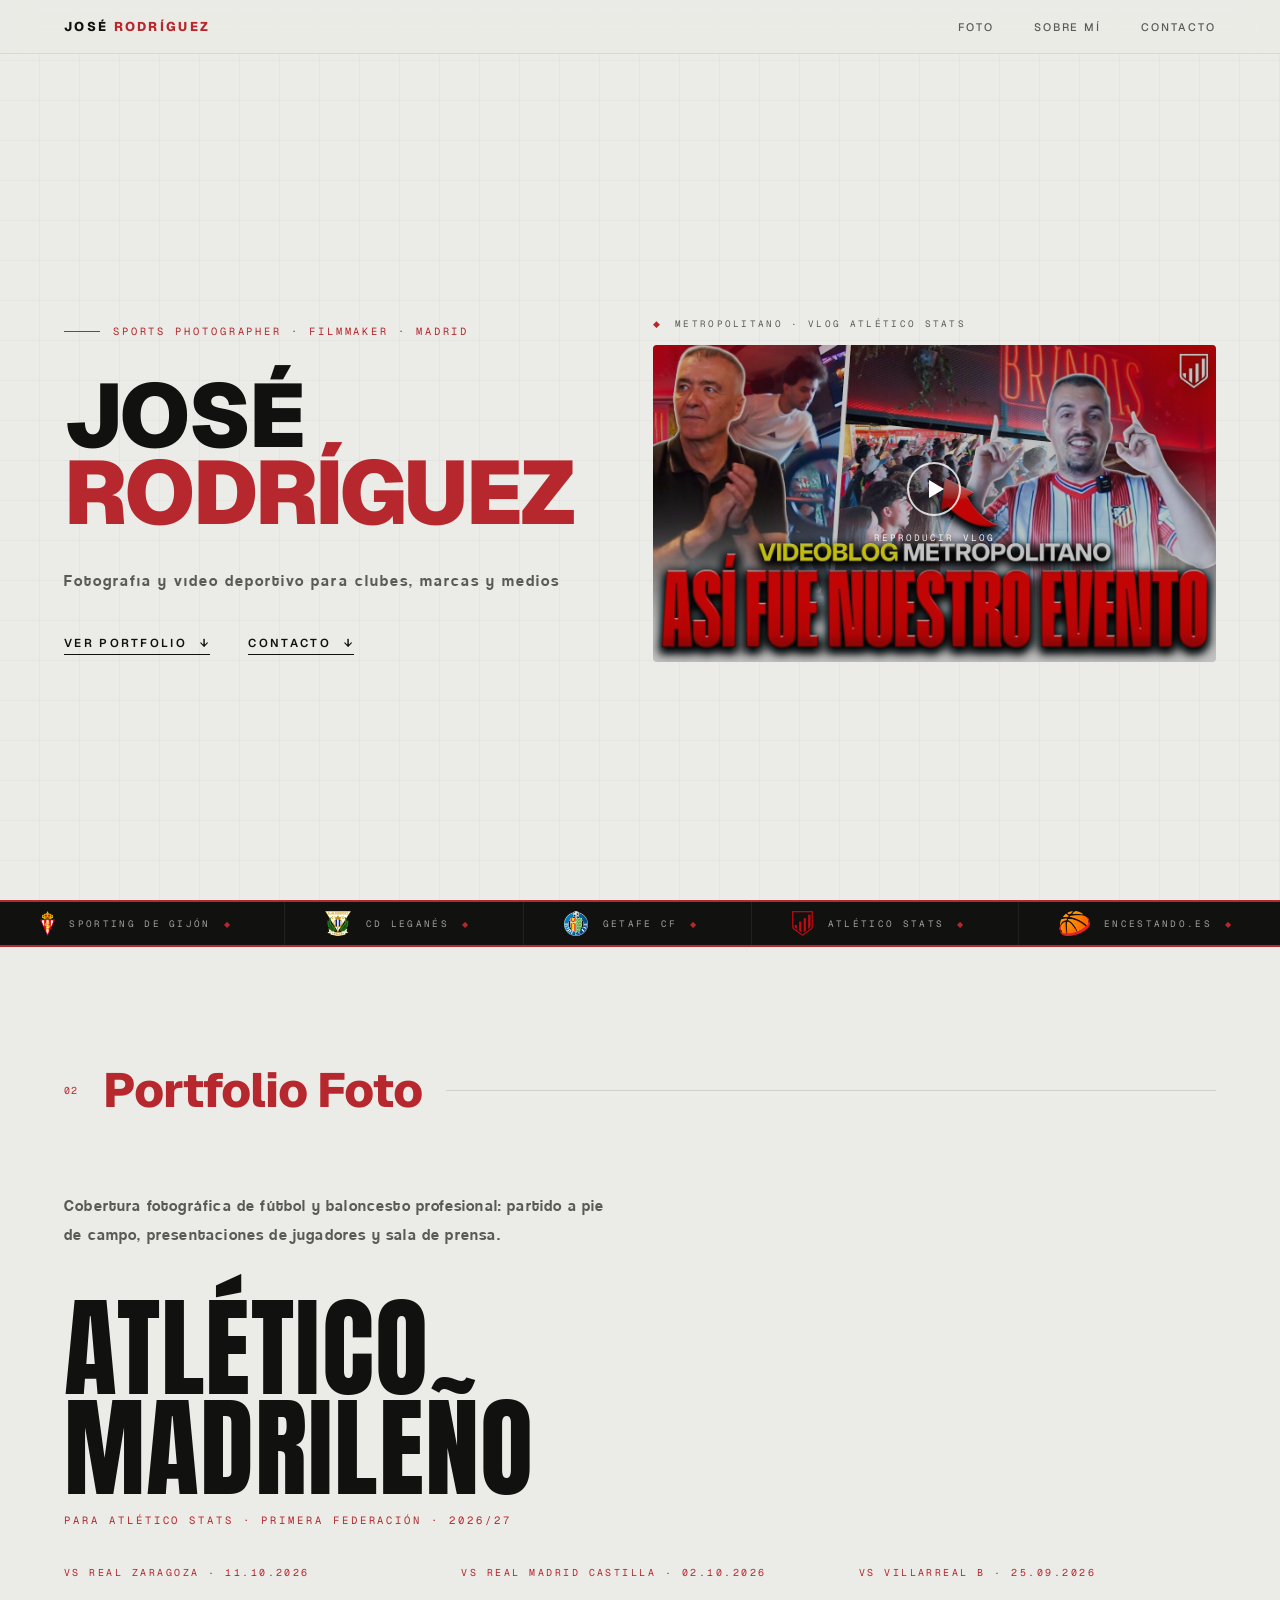
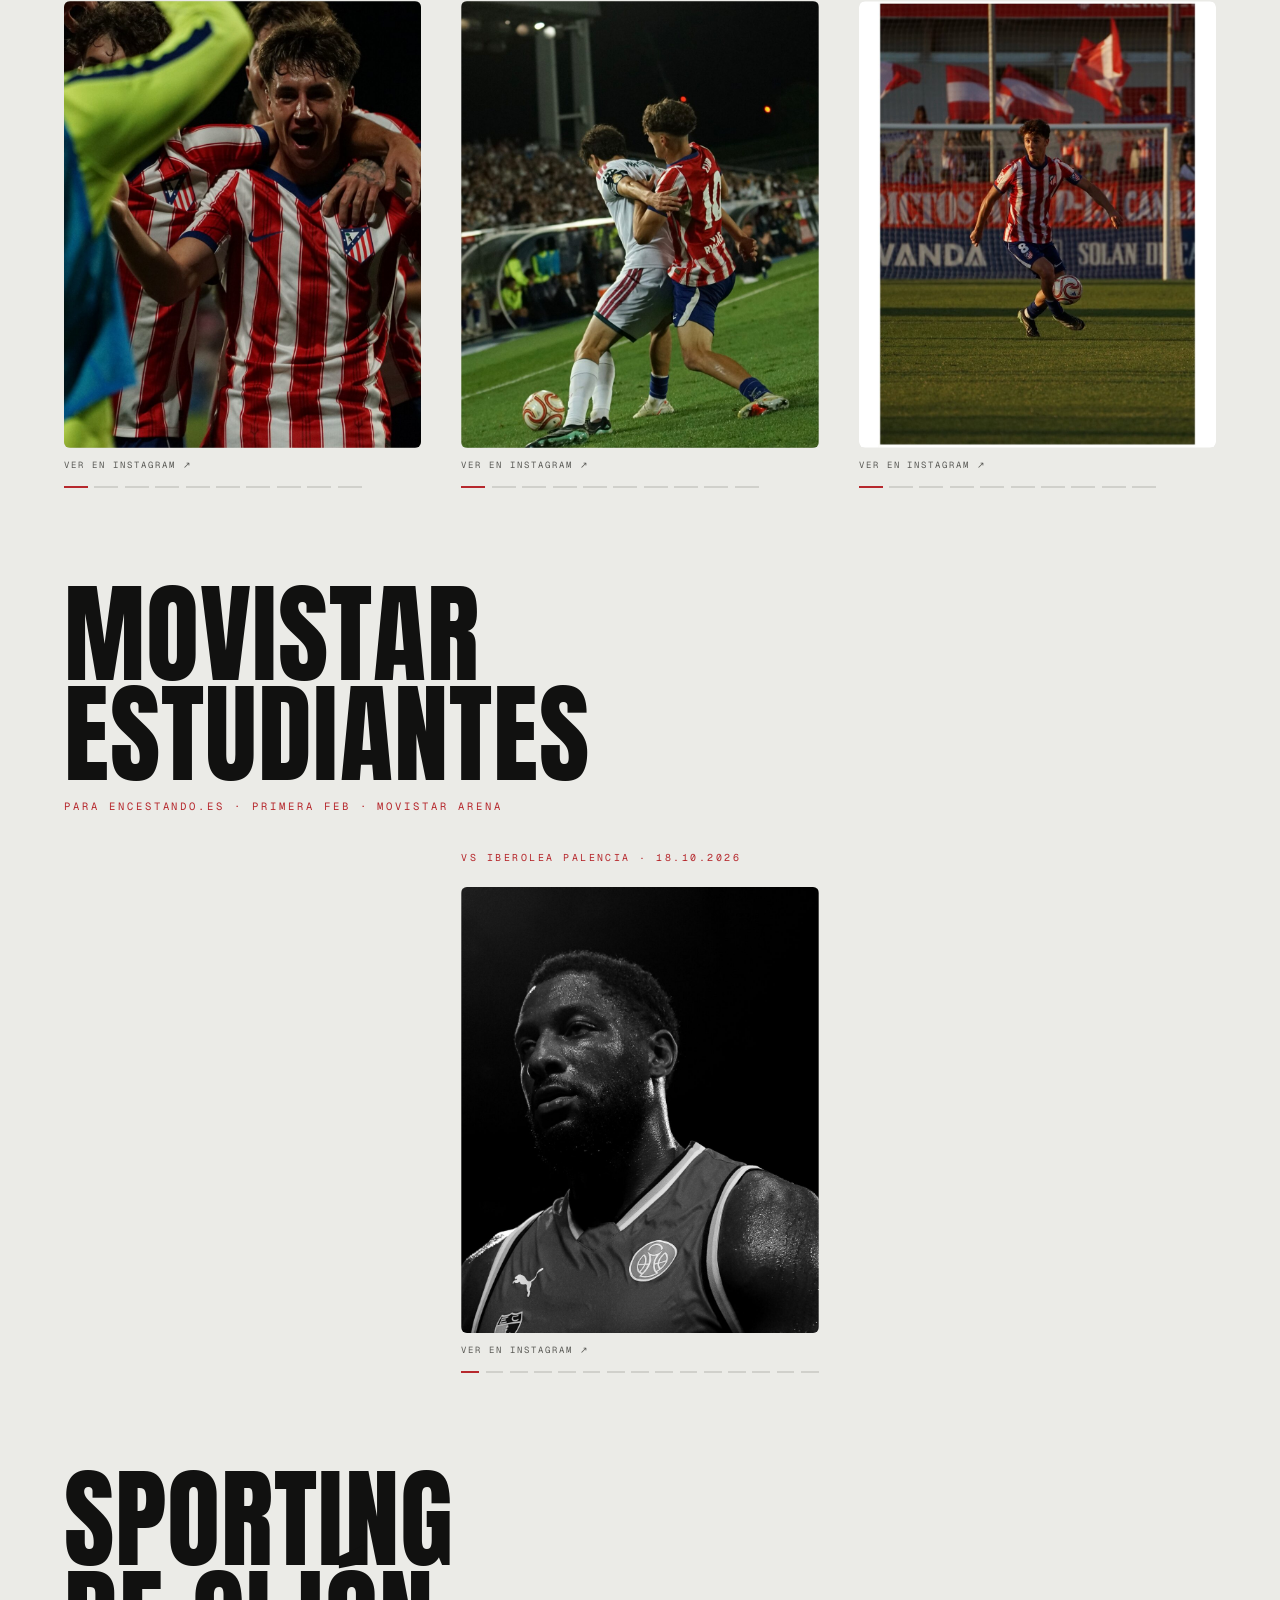
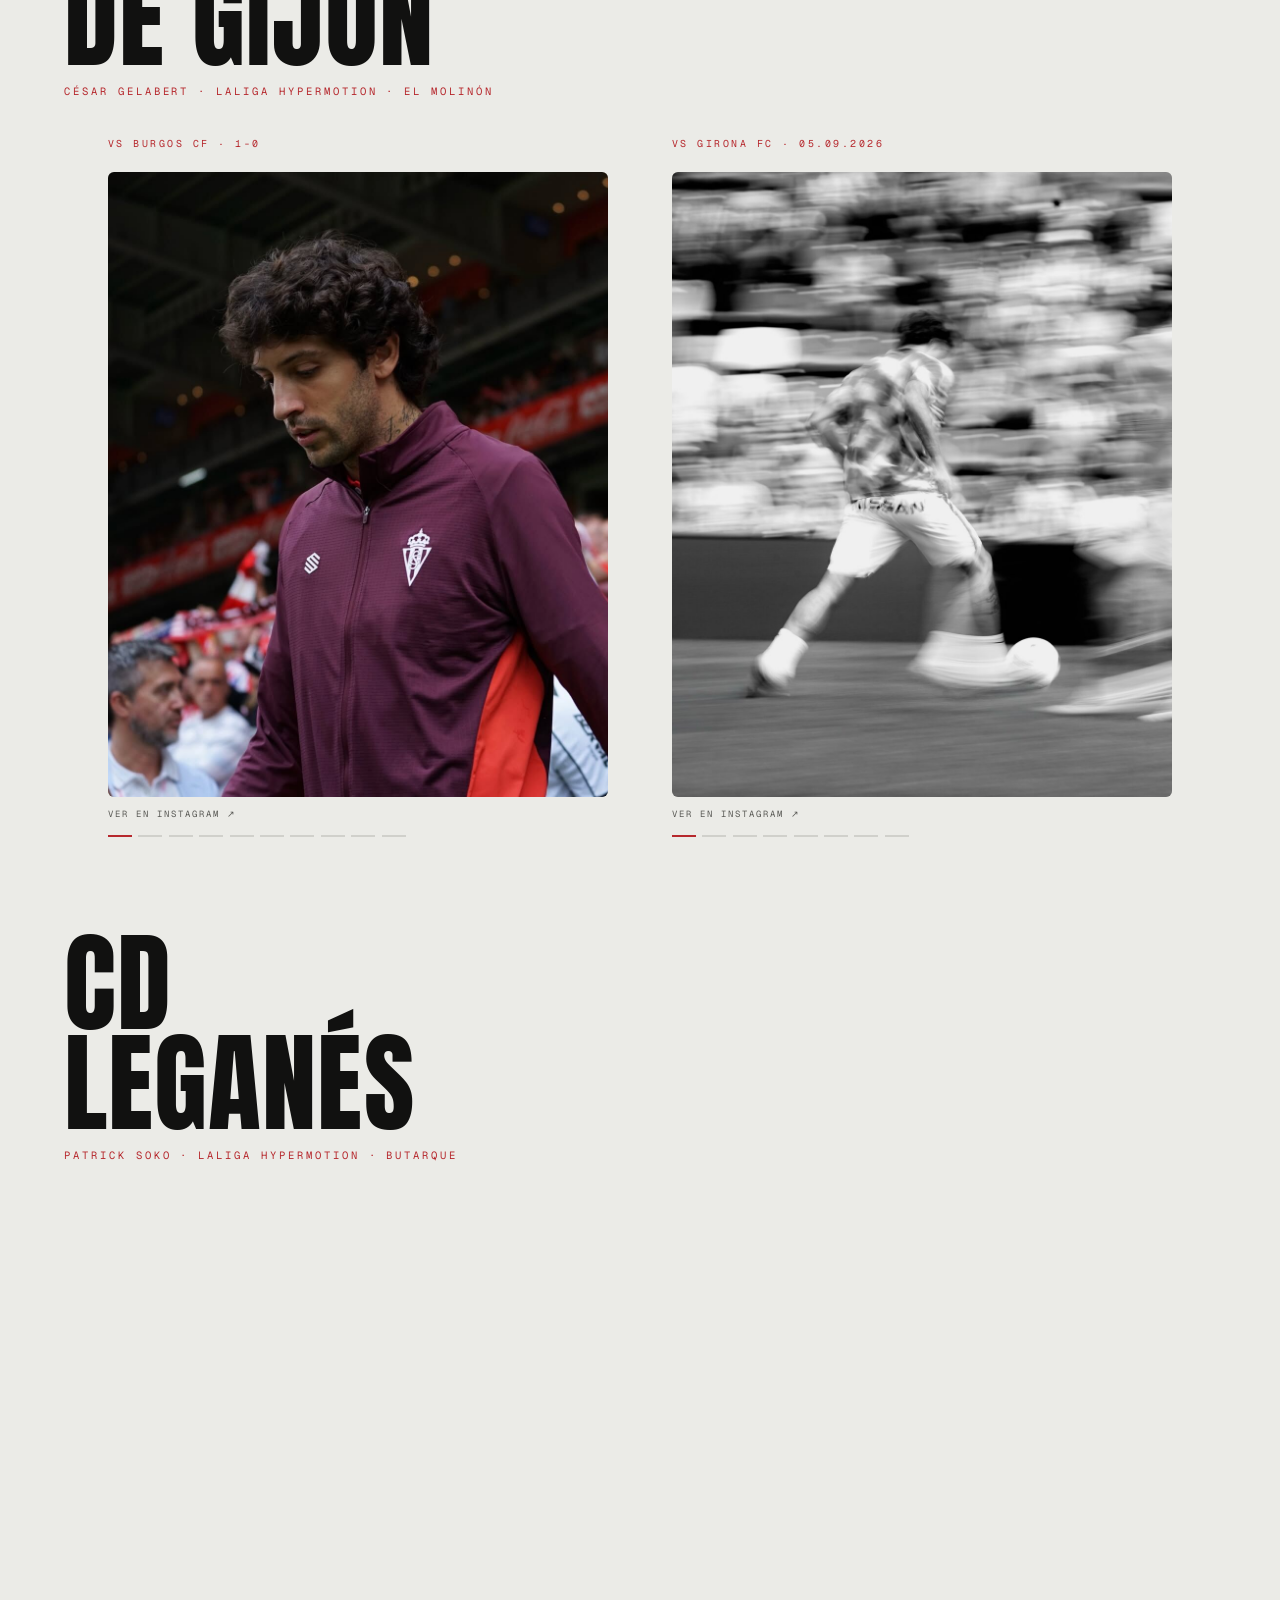
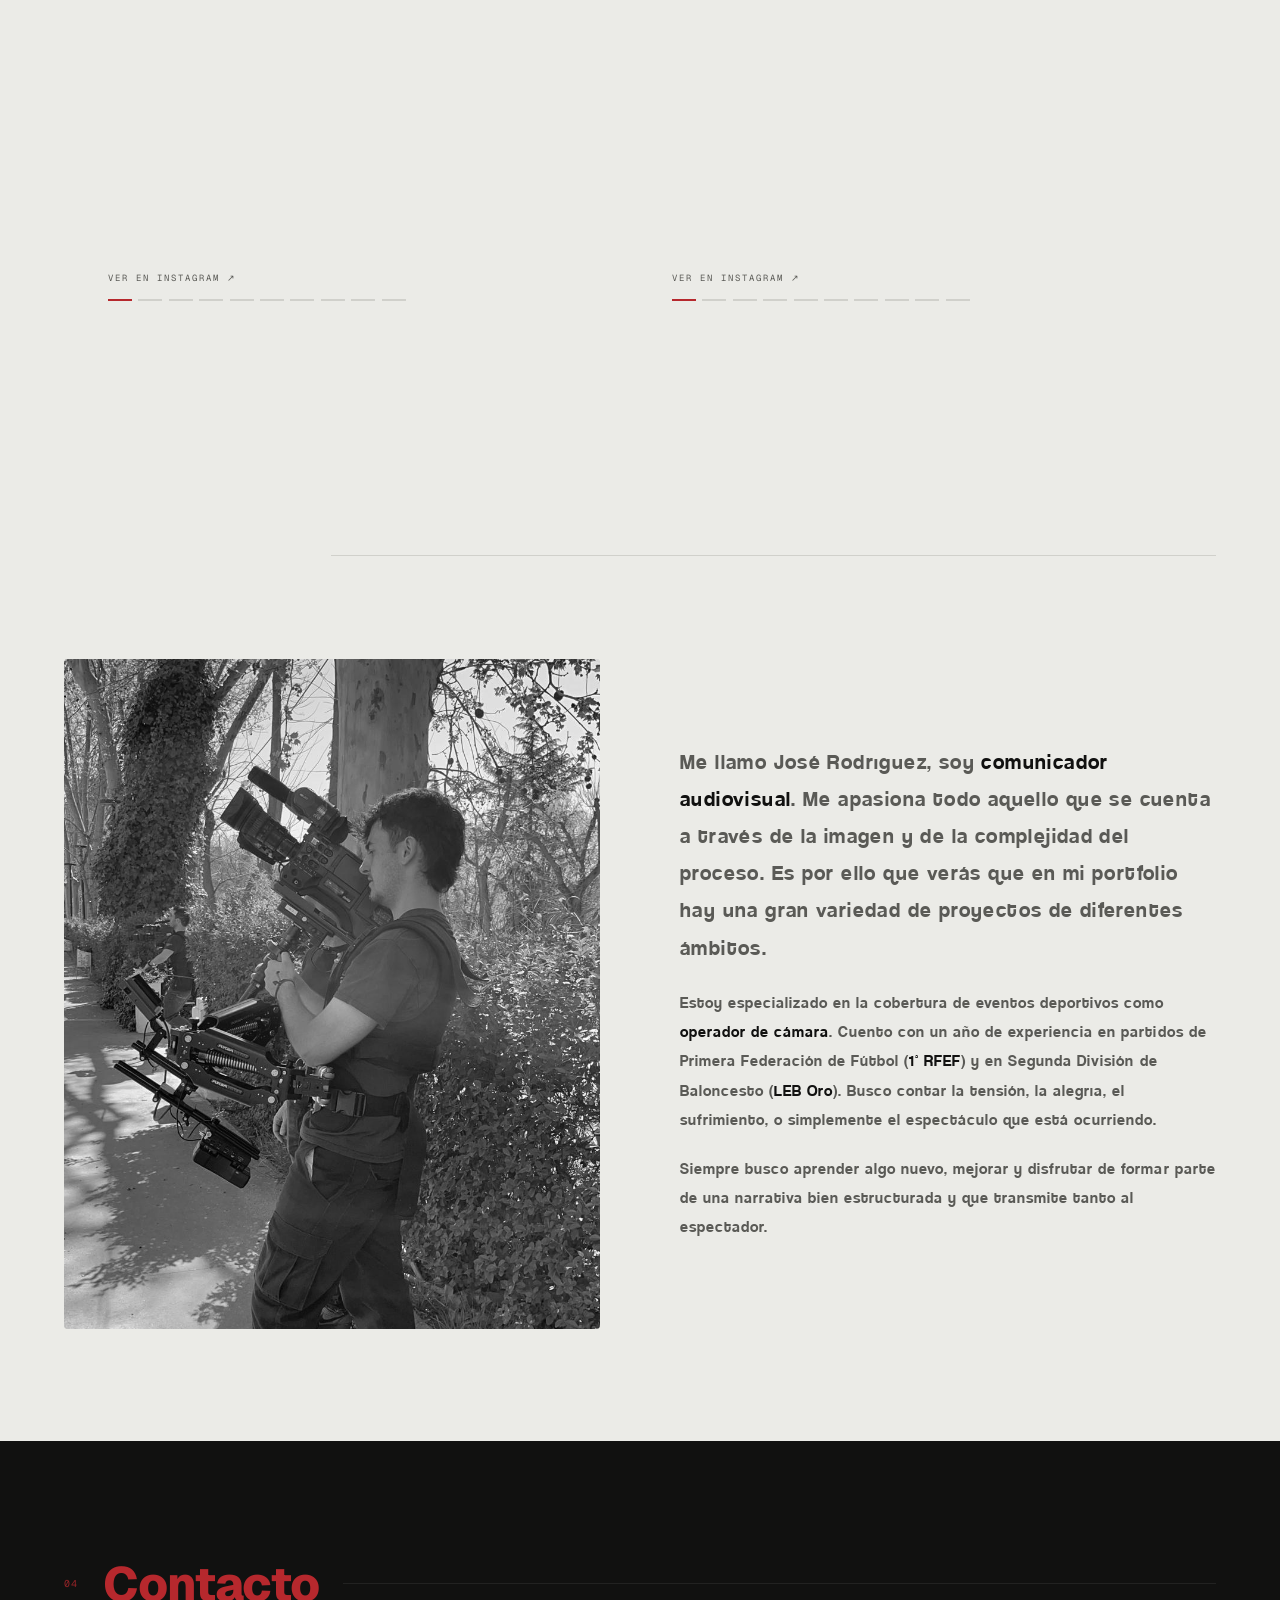
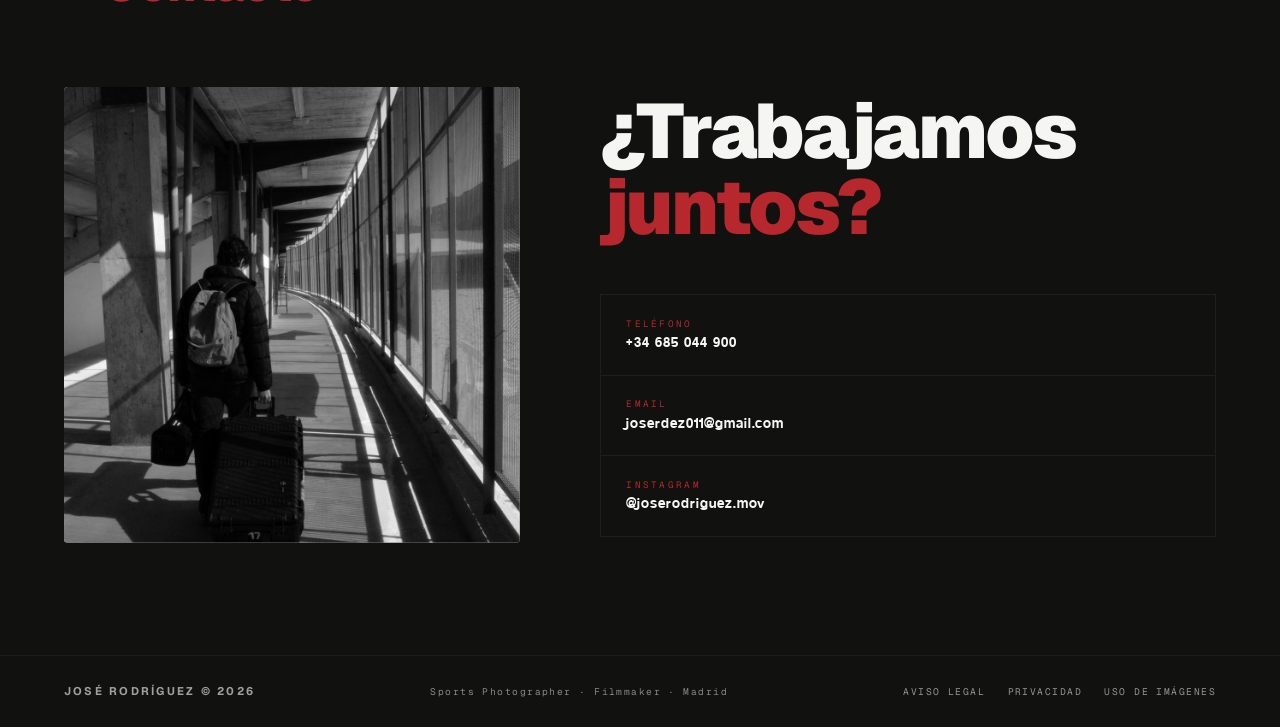
==== commit 3344039c: "Sube el contraste del pie de página, que apenas se leía sobre el negro" ====
--- a/index.html
+++ b/index.html
@@ -612,12 +612,12 @@
       flex-wrap: wrap;
       gap: 1rem 2rem;
     }
-    .foot-name { font-family: var(--fh); font-size: 0.7rem; font-weight: 700; letter-spacing: 0.2em; text-transform: uppercase; color: rgba(255,255,255,0.25); }
-    .foot-copy { font-family: var(--fm); font-size: 0.6rem; letter-spacing: 0.15em; color: rgba(255,255,255,0.15); }
+    .foot-name { font-family: var(--fh); font-size: 0.7rem; font-weight: 700; letter-spacing: 0.2em; text-transform: uppercase; color: rgba(255,255,255,0.6); }
+    .foot-copy { font-family: var(--fm); font-size: 0.6rem; letter-spacing: 0.15em; color: rgba(255,255,255,0.5); }
     .foot-legal { display: flex; gap: 1.4rem; flex-wrap: wrap; }
     .foot-legal a {
       font-family: var(--fm); font-size: 0.6rem; letter-spacing: 0.15em;
-      text-transform: uppercase; color: rgba(255,255,255,0.3);
+      text-transform: uppercase; color: rgba(255,255,255,0.55);
       text-decoration: none; transition: color 0.25s ease;
     }
     .foot-legal a:hover { color: var(--red); }
